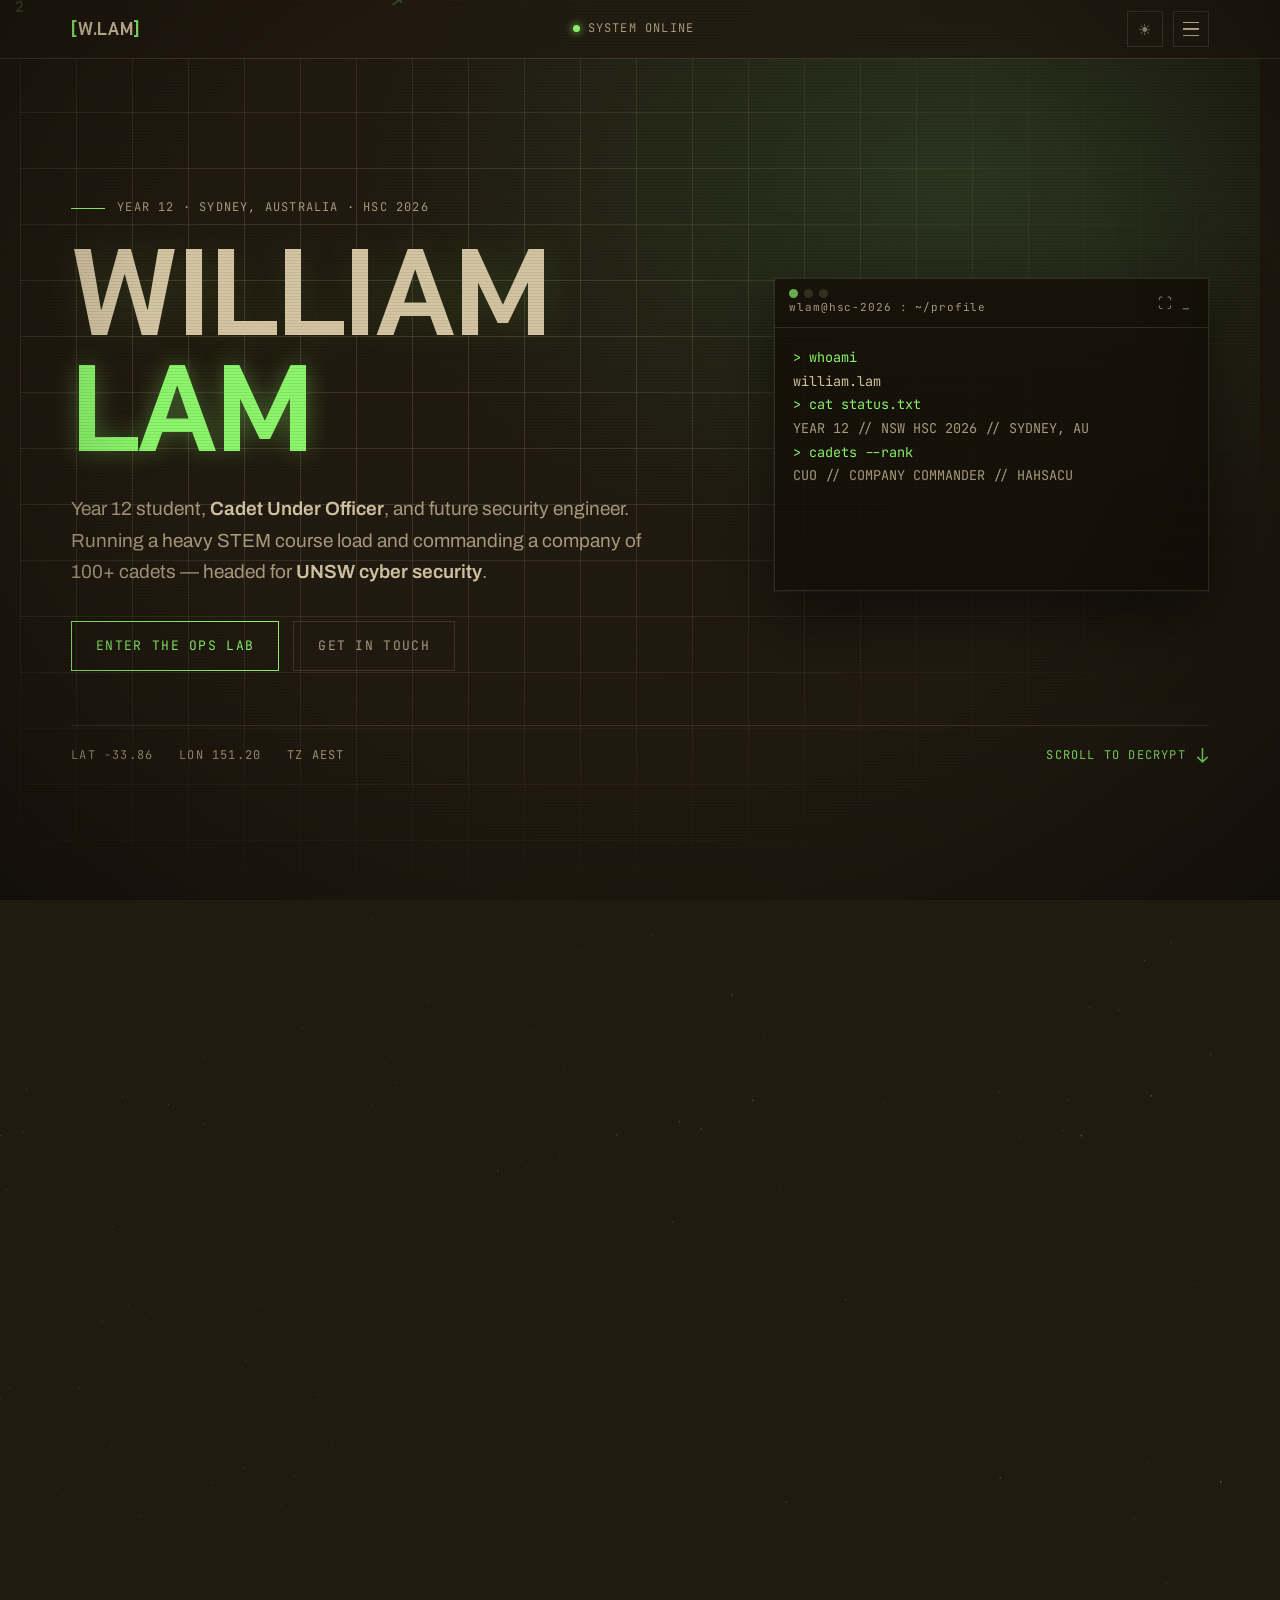
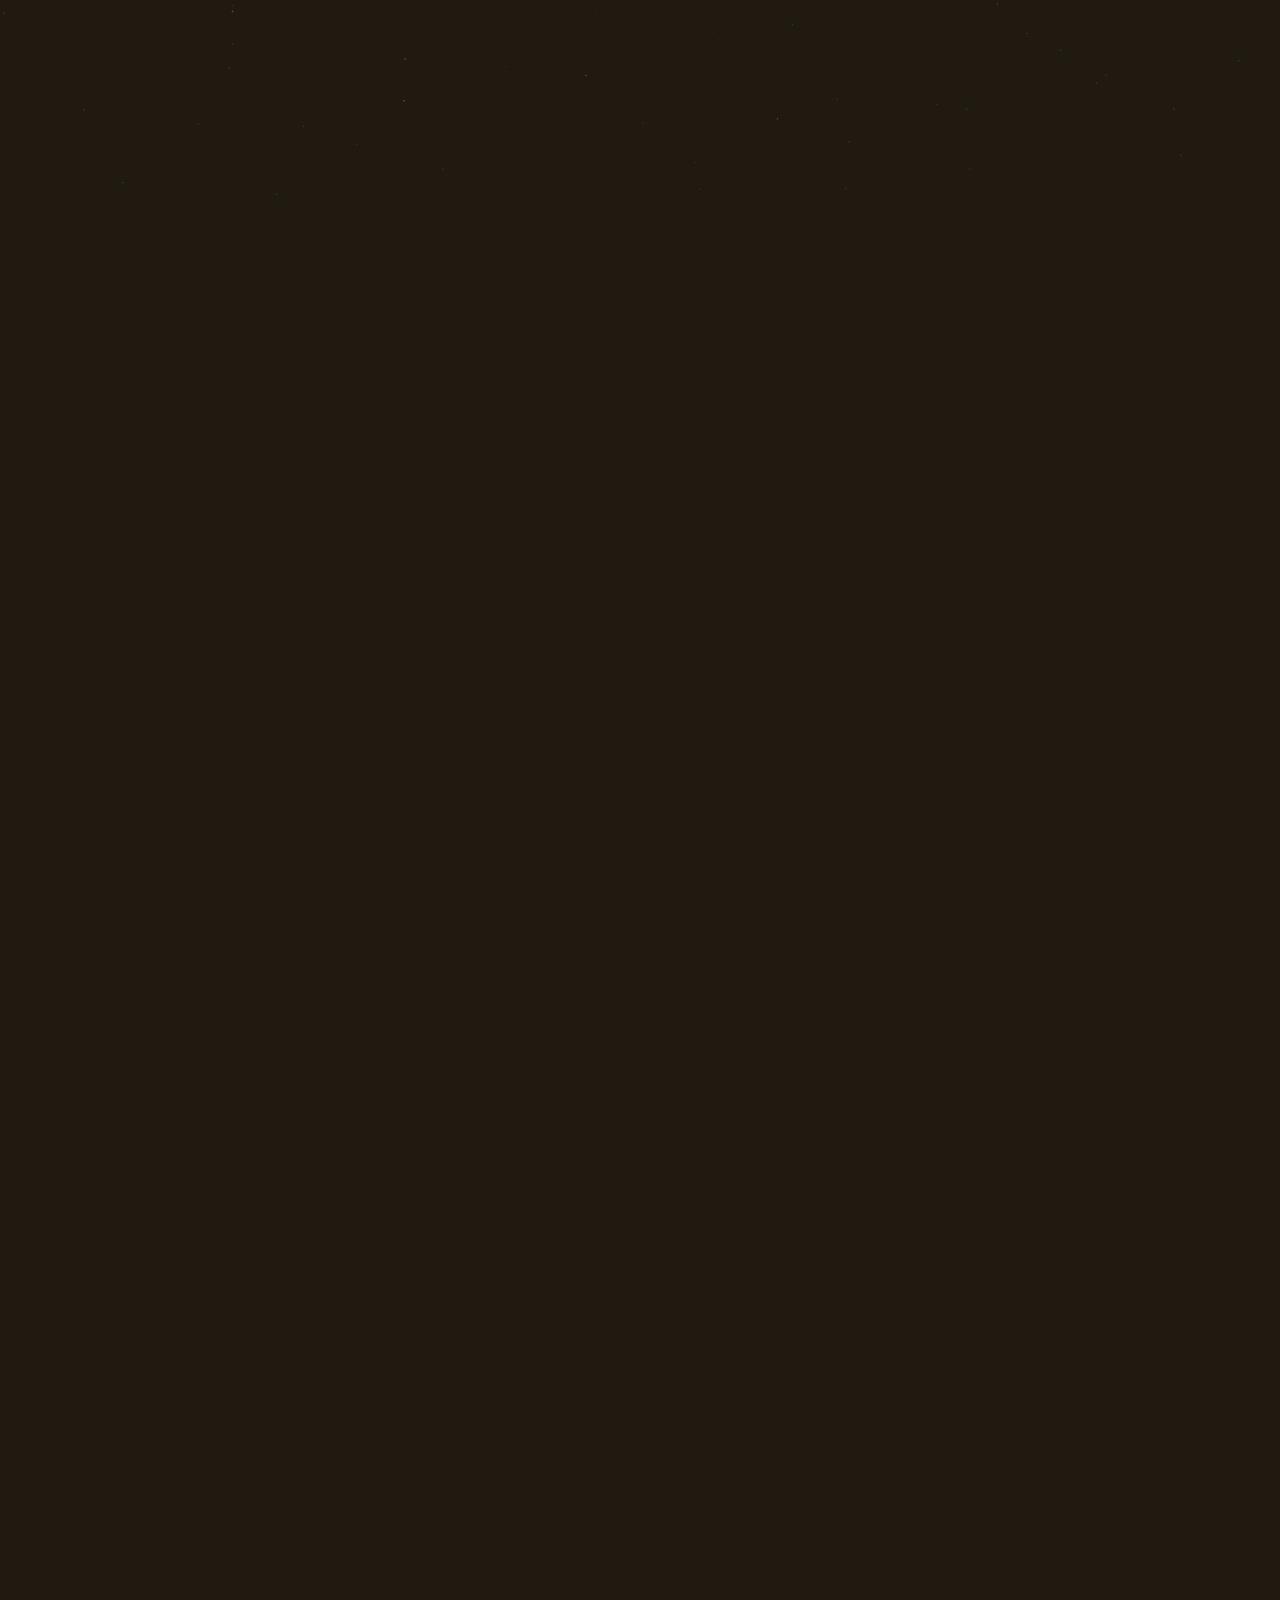
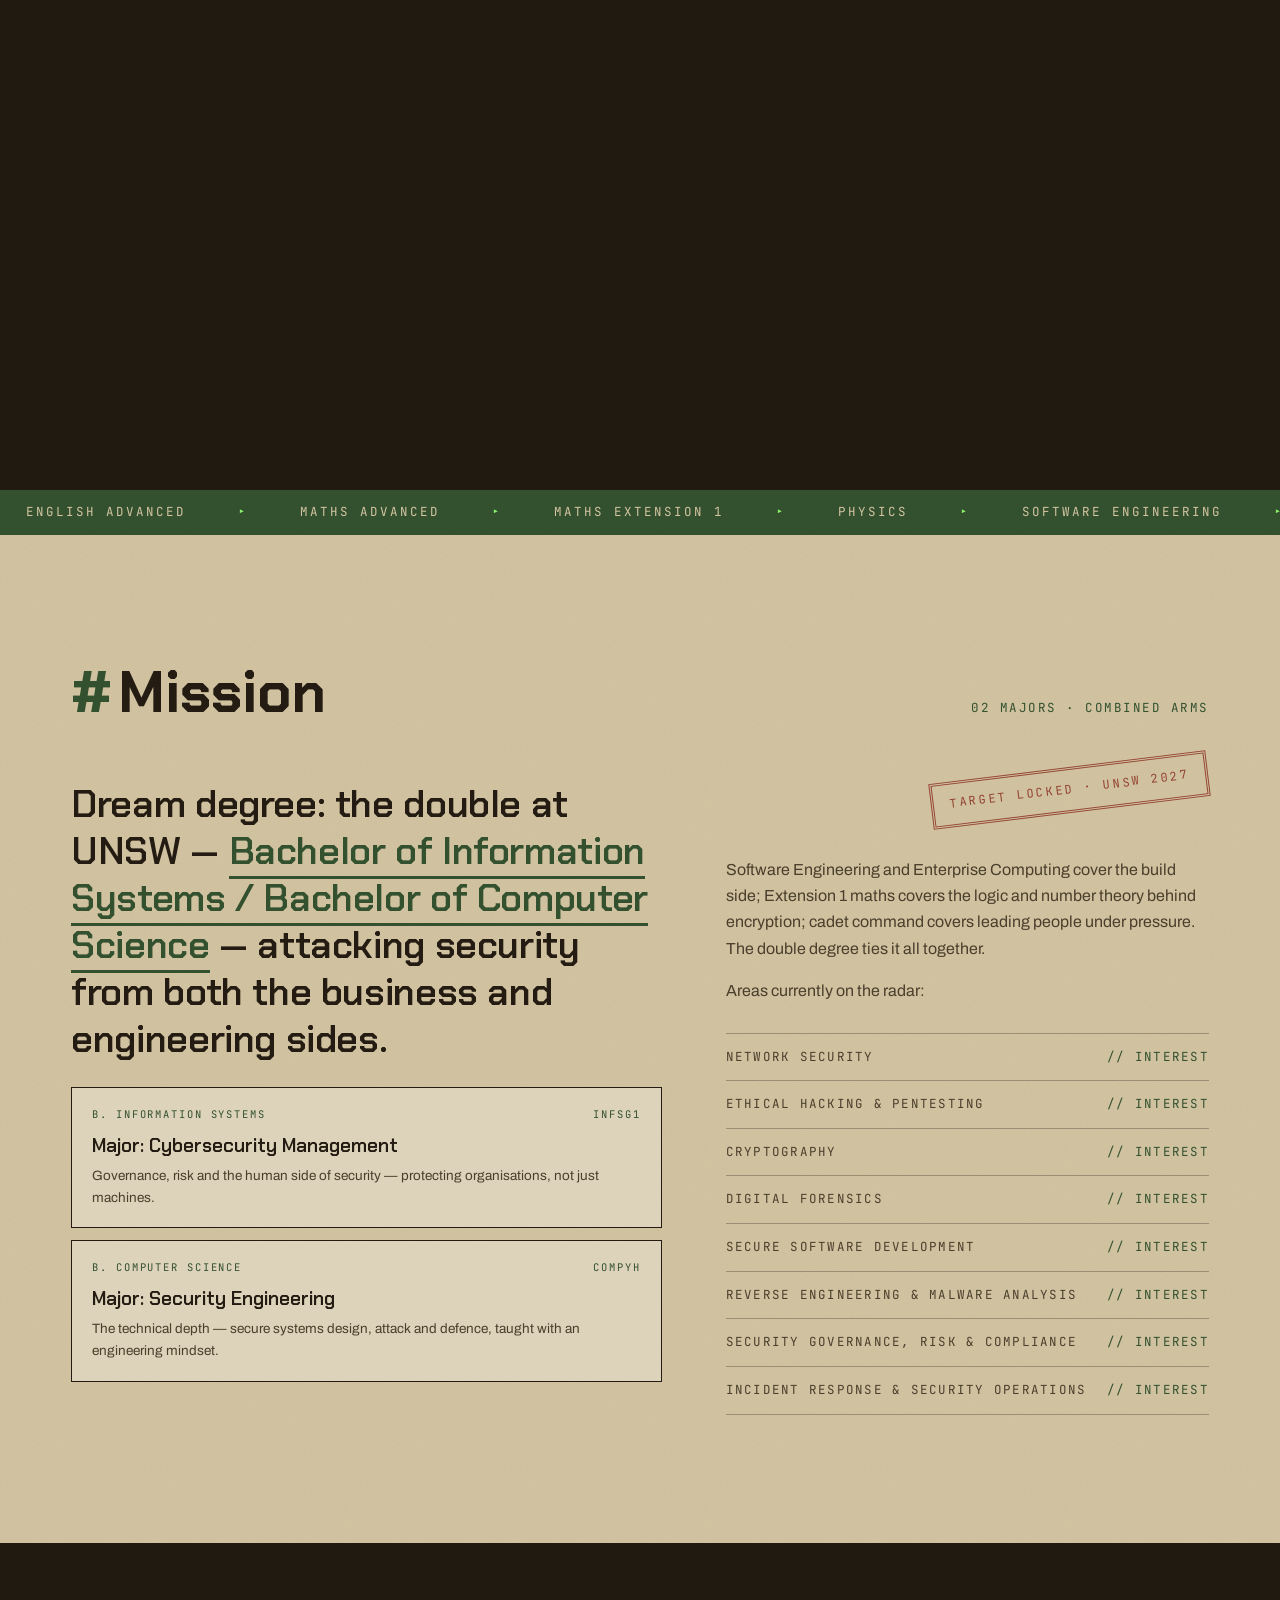
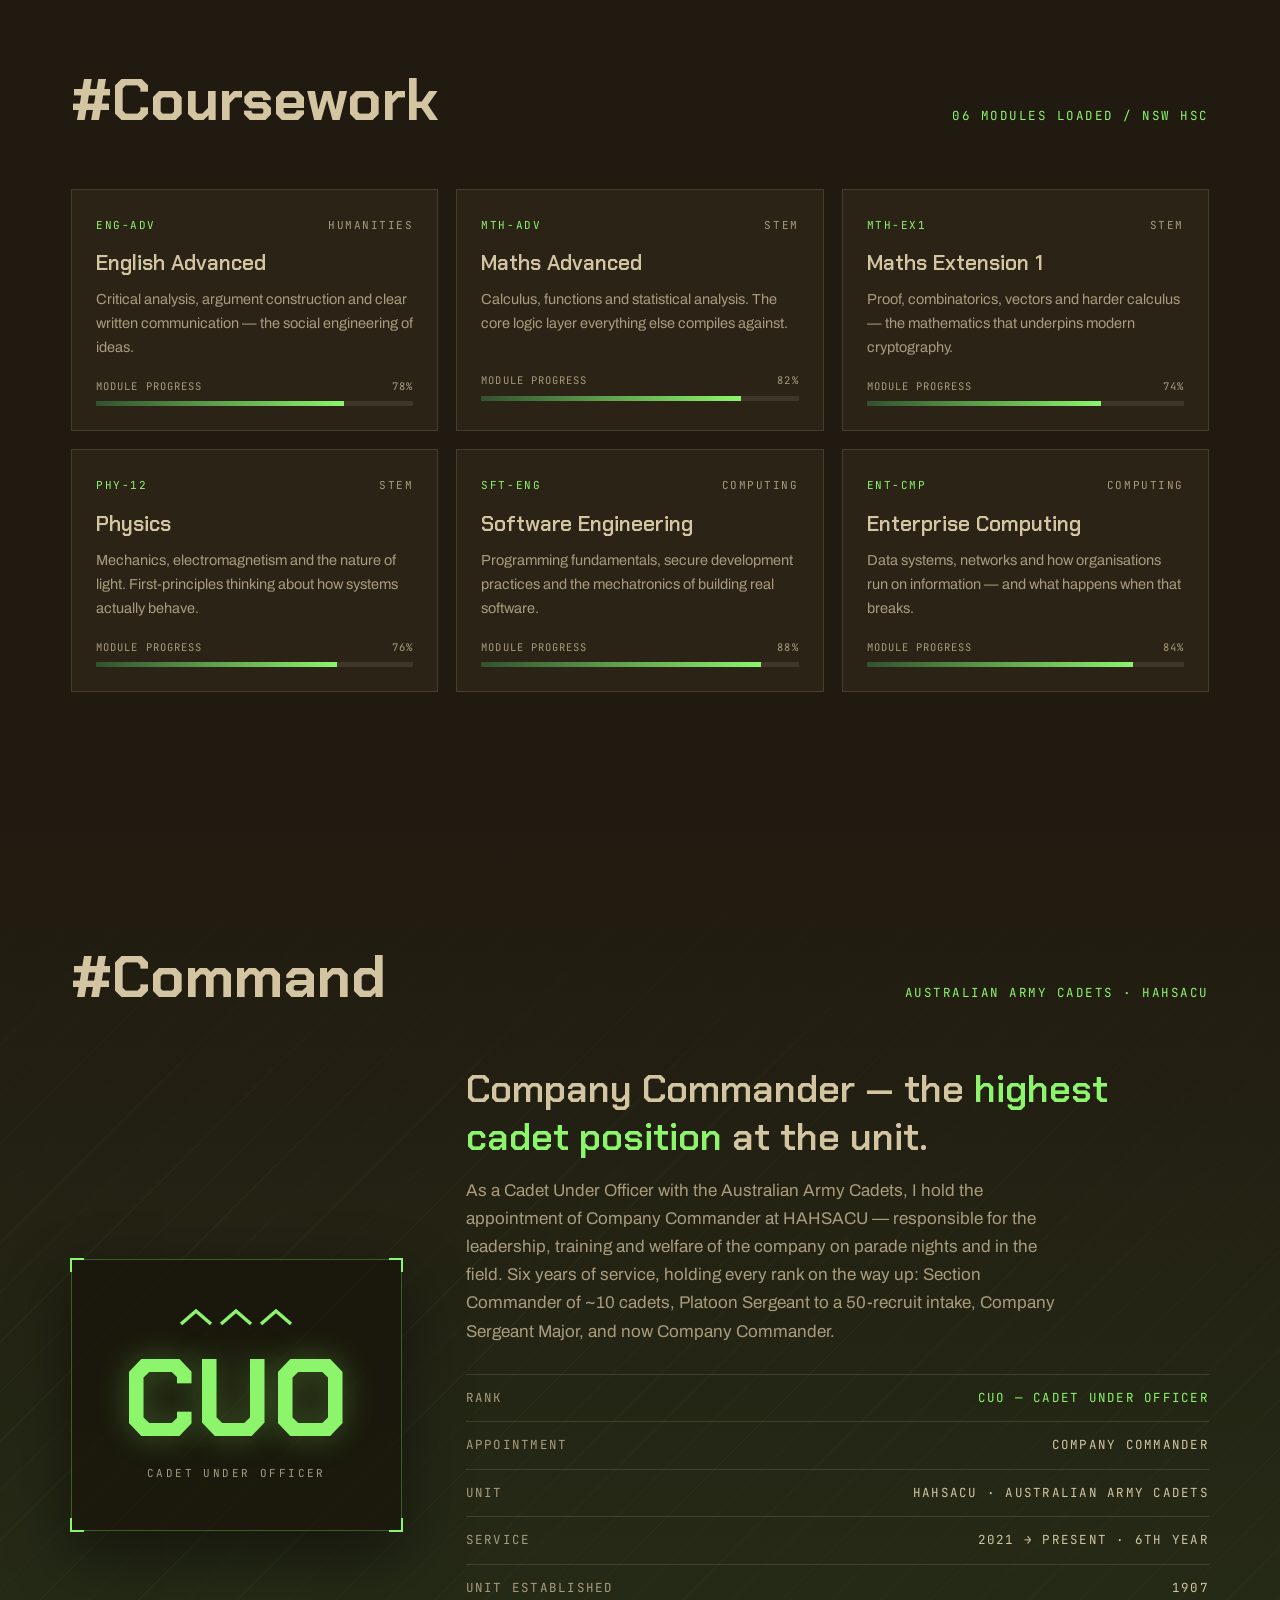
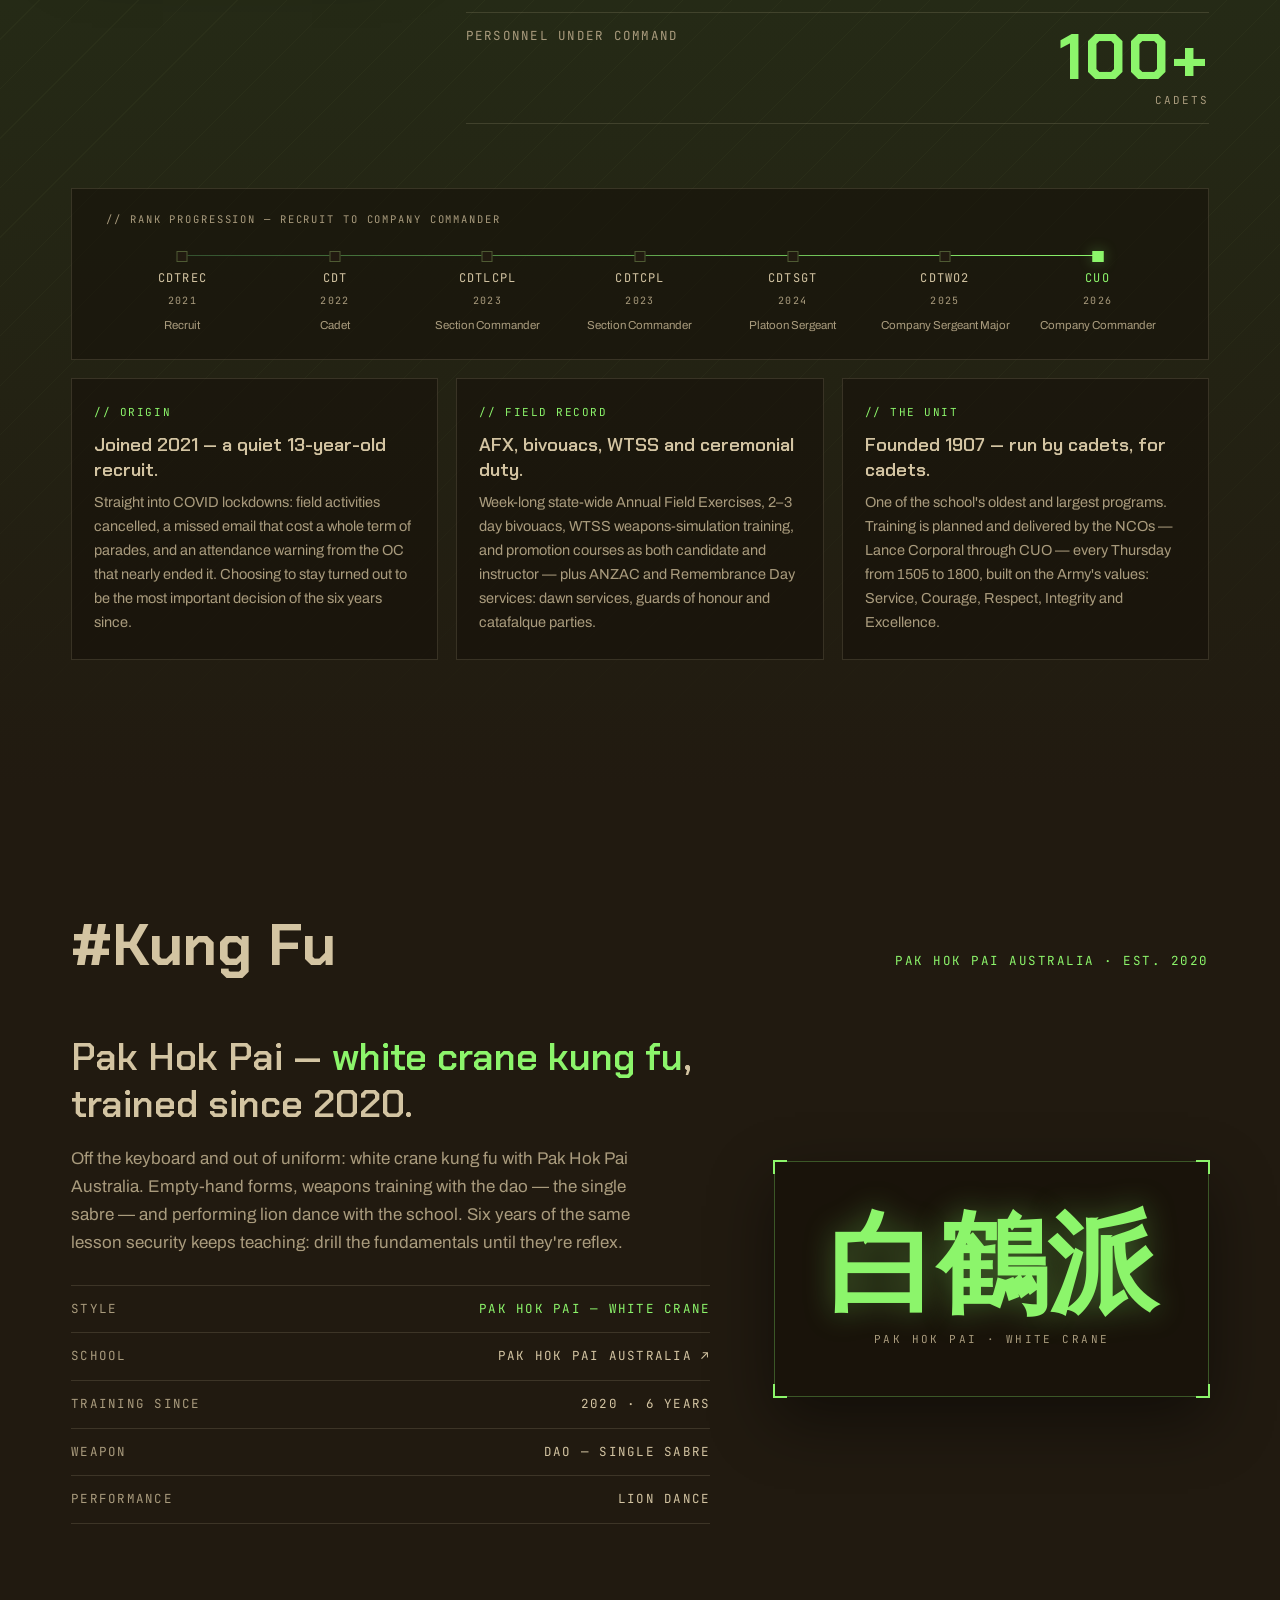
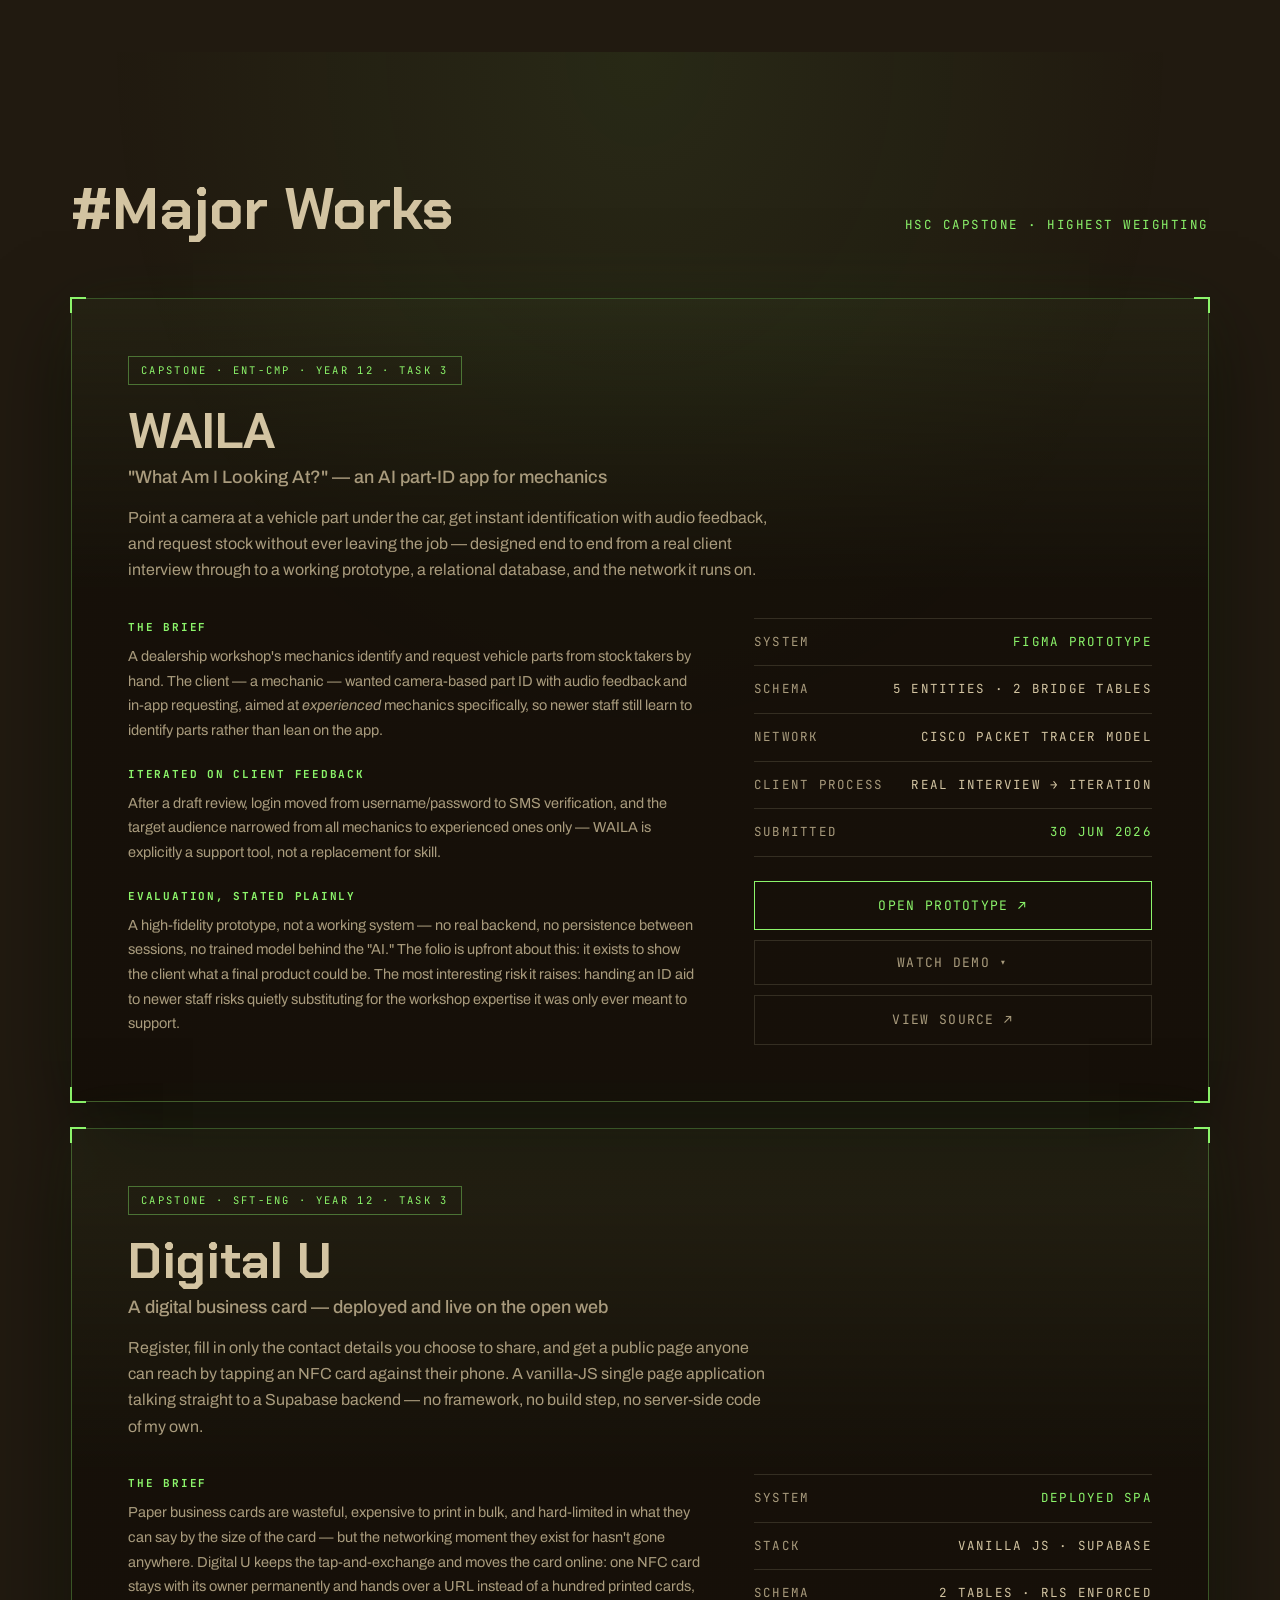
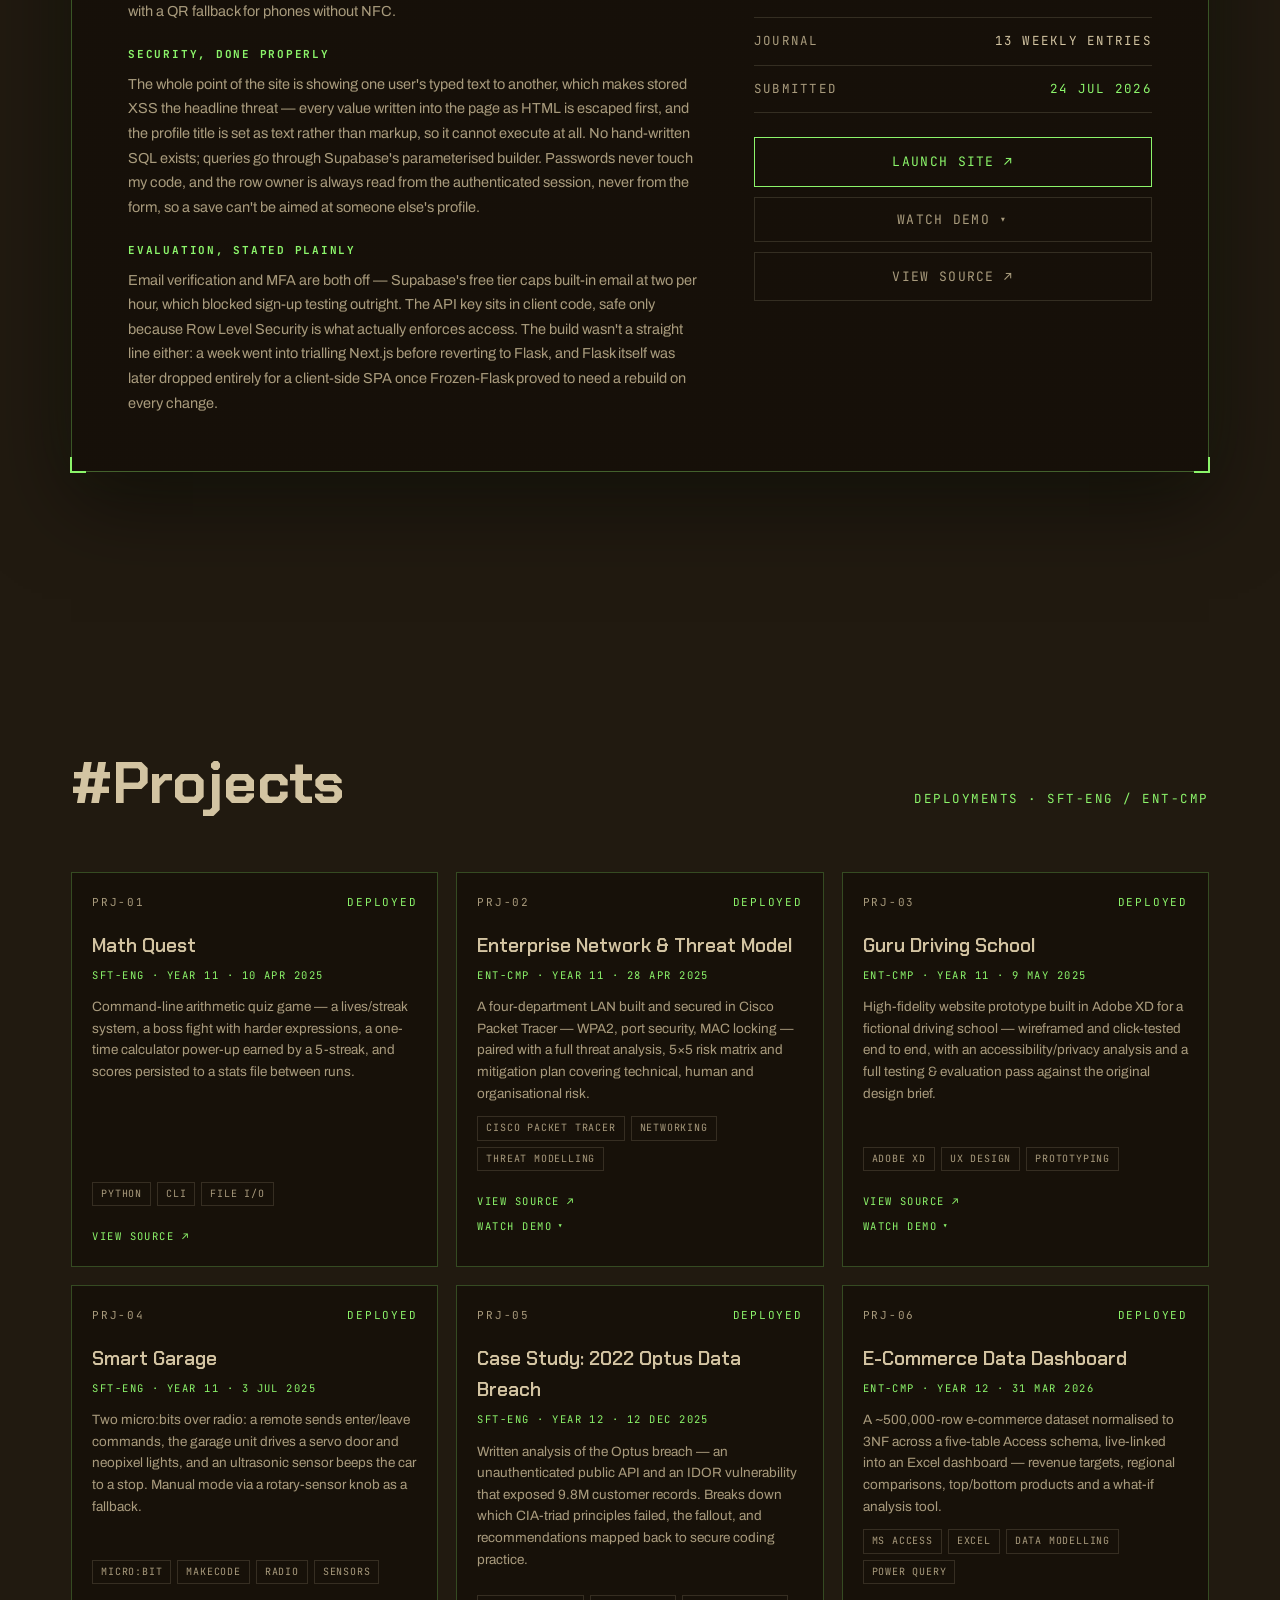
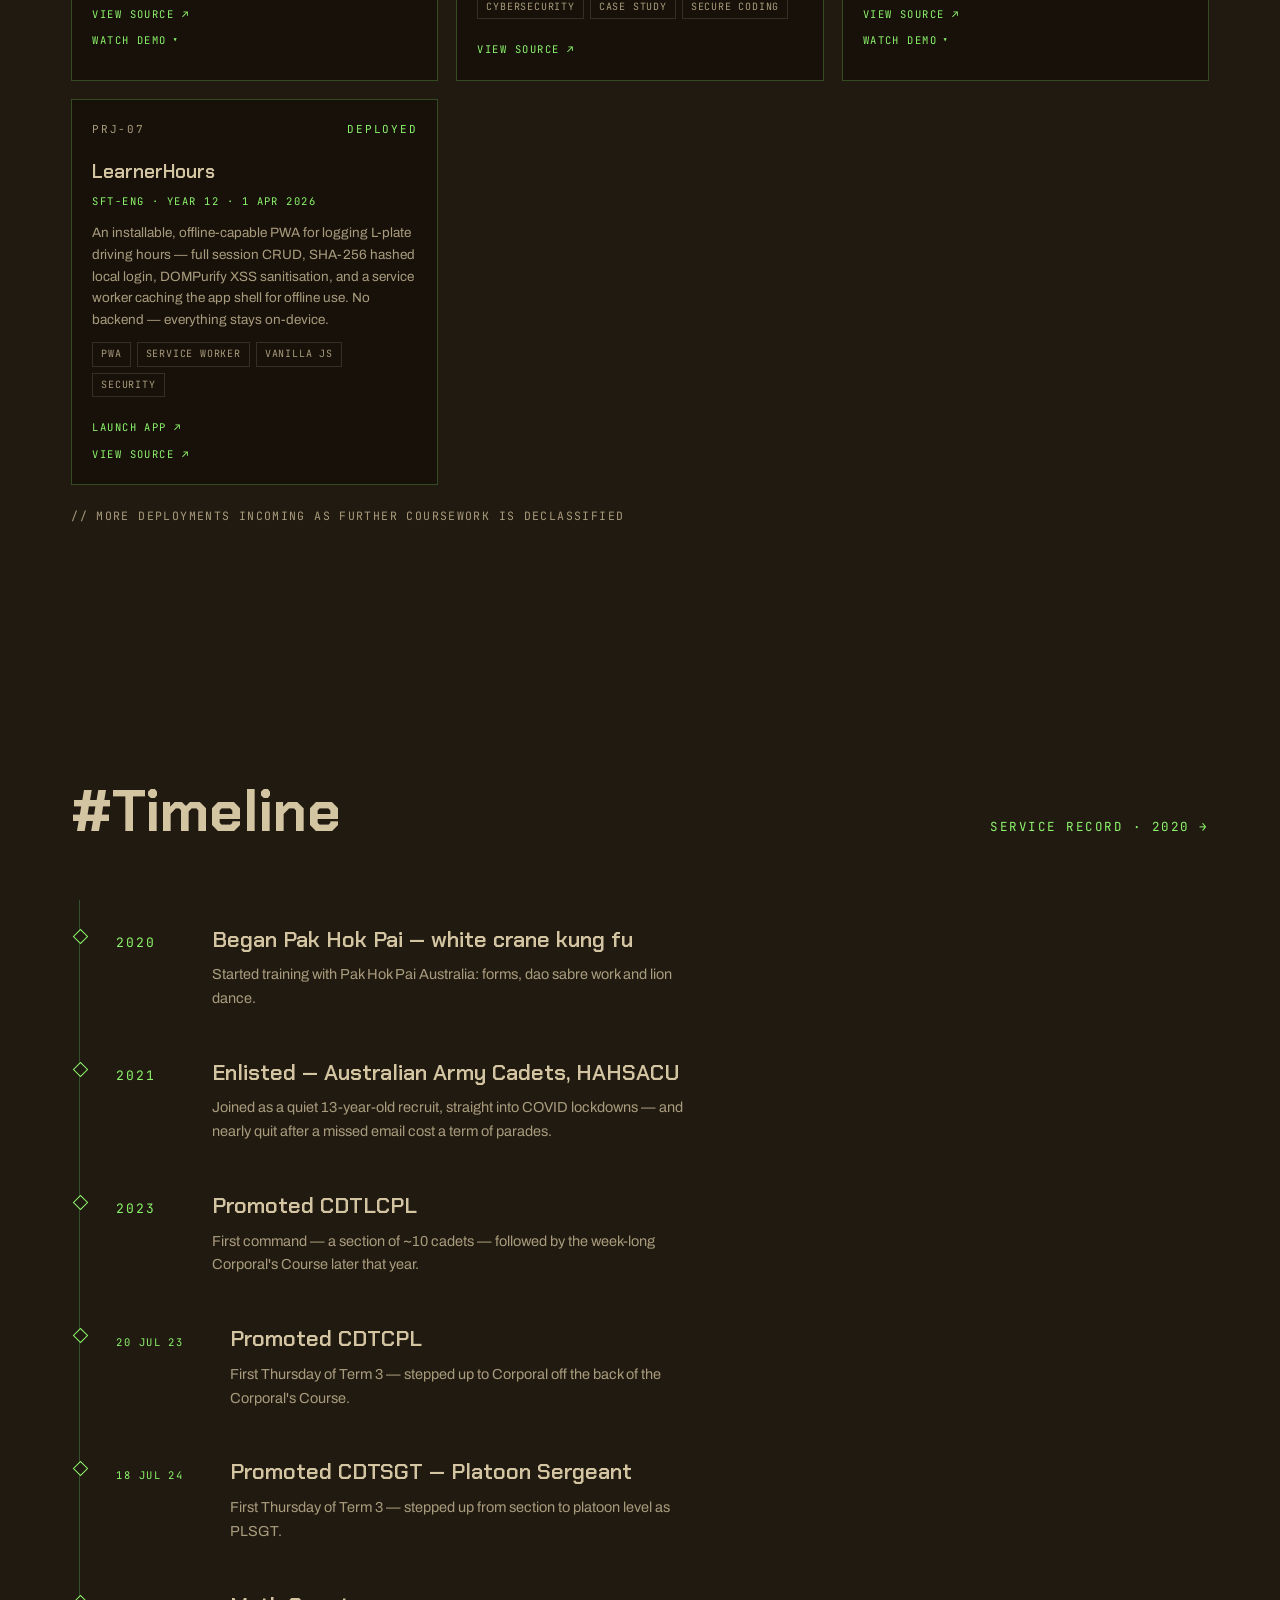
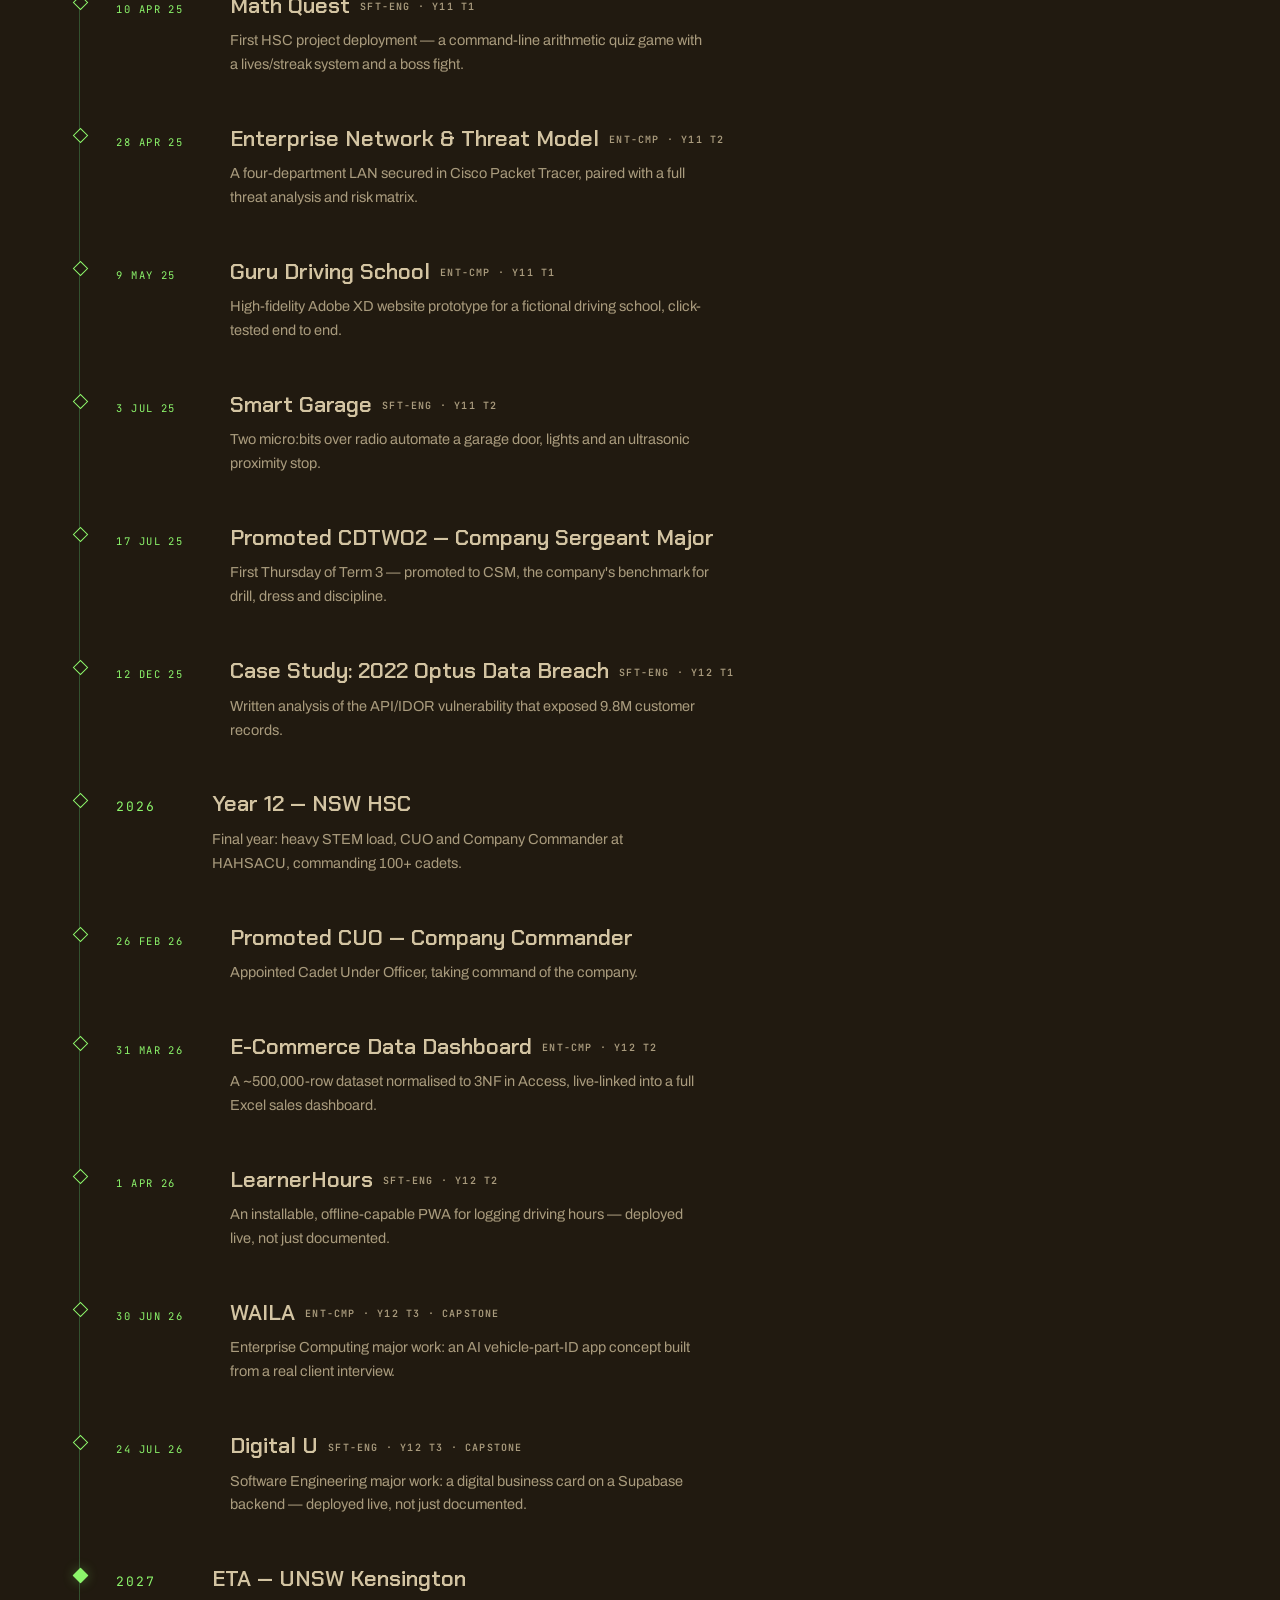
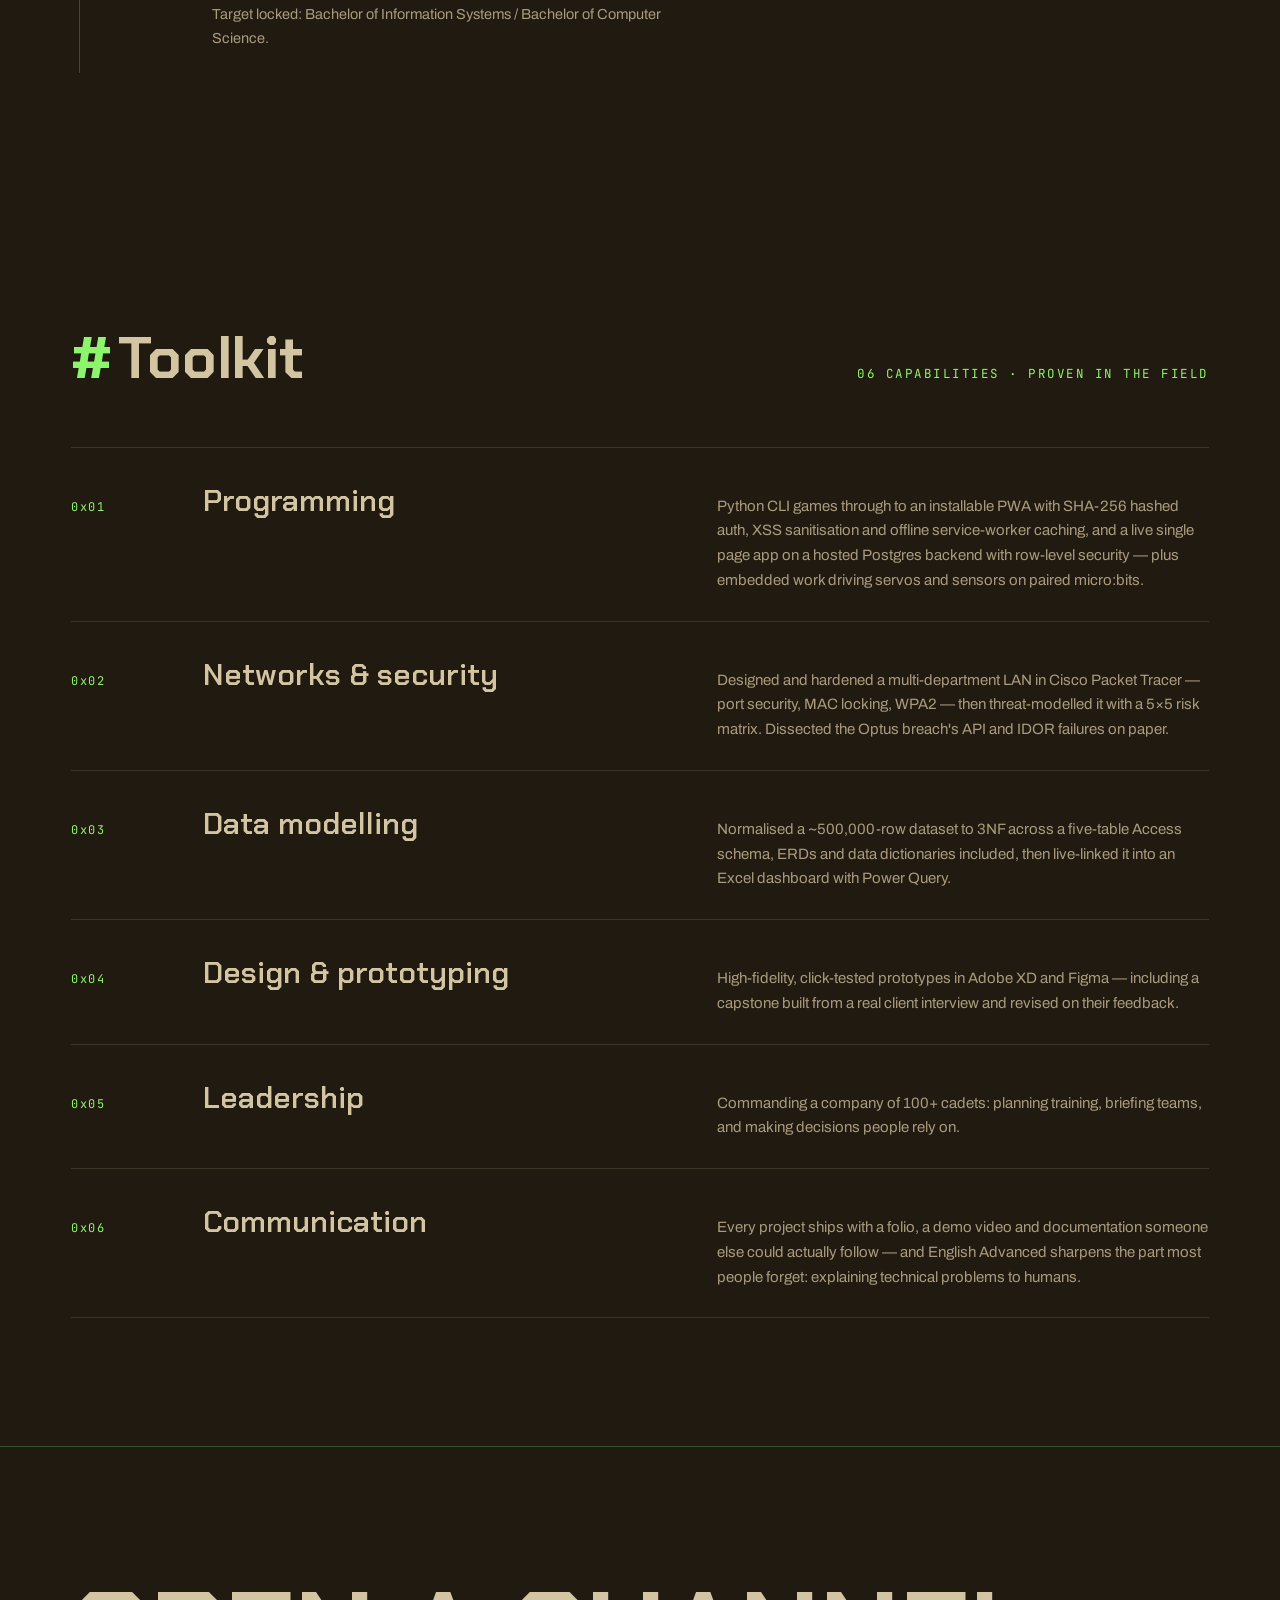
==== index.html @ b72ce024 "Replace personal Gmail with domain address across portfolio pages Covers the footer contact link and" ====
<!DOCTYPE html>
<html lang="en">
<head>
<meta charset="UTF-8">
<meta name="viewport" content="width=device-width, initial-scale=1.0">
<title>William Lam — Portfolio</title>
<meta name="description" content="William Lam — Year 12 student, Army Cadets Company Commander and white crane kung fu practitioner in Sydney, headed for UNSW cyber security (BIS / BCompSc).">
<link rel="canonical" href="https://portfolio.willim.tech/">
<meta name="robots" content="index, follow">
<meta property="og:title" content="William Lam — Portfolio">
<meta property="og:description" content="Year 12 student, Cadet Under Officer and future security engineer. Target locked: UNSW BIS / BCompSc, 2027.">
<meta property="og:type" content="website">
<meta property="og:url" content="https://portfolio.willim.tech/">
<meta property="og:site_name" content="William Lam — Portfolio">
<meta property="og:image" content="https://portfolio.willim.tech/assets/og-image.png">
<meta property="og:image:width" content="1200">
<meta property="og:image:height" content="630">
<meta name="twitter:card" content="summary_large_image">
<meta name="twitter:title" content="William Lam — Portfolio">
<meta name="twitter:description" content="Year 12 student, Cadet Under Officer and future security engineer. Target locked: UNSW BIS / BCompSc, 2027.">
<meta name="twitter:image" content="https://portfolio.willim.tech/assets/og-image.png">
<meta name="theme-color" content="#211A10">
<script>
  window.si = window.si || function () { (window.siq = window.siq || []).push(arguments); };
</script>
<script defer src="/_vercel/speed-insights/script.js"></script>
<script>/* apply the saved theme before first paint to avoid a flash; dark is the default */
(function(){try{if(localStorage.getItem('theme')==='light')document.documentElement.setAttribute('data-theme','light');}catch(e){}})();</script>
<script type="application/ld+json">
{
  "@context": "https://schema.org",
  "@type": "Person",
  "name": "William Lam",
  "url": "https://portfolio.willim.tech/",
  "sameAs": [
    "https://github.com/w1llim",
    "https://www.linkedin.com/in/thew1llim/",
    "https://www.instagram.com/willim_2008"
  ],
  "jobTitle": "Student",
  "description": "Year 12 student, Army Cadets Company Commander and white crane kung fu practitioner in Sydney, headed for UNSW cyber security (BIS / BCompSc)."
}
</script>
<link rel="icon" type="image/png" href="[data-uri]">
<link rel="preconnect" href="https://fonts.googleapis.com">
<link rel="preconnect" href="https://fonts.gstatic.com" crossorigin>
<link href="https://fonts.googleapis.com/css2?family=Chakra+Petch:wght@400;600;700&family=Archivo:wght@400;500;600&family=JetBrains+Mono:wght@400;500;700&display=swap" rel="stylesheet">
<style>
:root{
  --bark:#211A10;        /* deep espresso brown — base */
  --bark-2:#2B2316;      /* raised panels */
  --moss:#33512F;        /* deep green */
  --olive:#4E5A33;       /* military olive */
  --kraft:#D3C4A2;       /* kraft paper */
  --kraft-dim:#A99B7D;
  --phos:#8CF56B;        /* phosphor green accent */
  --phos-dim:rgba(var(--phos-rgb),.35);
  --threat:#E8603F;      /* hostile packets / alerts */
  --line:rgba(var(--kraft-rgb),.16);
  /* raw channels for the translucent layers, so both themes can reuse the alphas */
  --bark-rgb:33,26,16;
  --deep-rgb:20,15,8;    /* recessed panel wells */
  --kraft-rgb:211,196,162;
  --phos-rgb:140,245,107;
  --threat-rgb:232,96,63;
  --moss-rgb:51,81,47;
  --mono:'JetBrains Mono',monospace;
  --body:'Archivo',sans-serif;
  --disp:'Chakra Petch',sans-serif;
}
/* ---------- light theme (field-manual paper) — toggled via header button or `theme light` ---------- */
html[data-theme="light"]{
  --bark:#EFE8D6;        /* kraft paper base */
  --bark-2:#E4DAC0;      /* raised panels */
  --moss:#8FA878;        /* sage green */
  --olive:#7A8A5C;
  --kraft:#2B2316;       /* espresso ink */
  --kraft-dim:#6B5D45;
  --phos:#1E7A10;        /* phosphor, dimmed for paper */
  --threat:#BC4222;
  --line:rgba(var(--kraft-rgb),.22);
  --bark-rgb:239,232,214;
  --deep-rgb:252,249,240;
  --kraft-rgb:43,35,22;
  --phos-rgb:30,122,16;
  --threat-rgb:188,66,34;
  --moss-rgb:143,168,120;
}
html[data-theme="light"] body::before{opacity:.2}
html[data-theme="light"] body::after{background:radial-gradient(ellipse at 50% 40%,transparent 60%,rgba(64,52,28,.14))}
/* the slipspace jump stays a dark tunnel in both themes — the starfield needs the void */
html[data-theme="light"] .slipspace{
  --bark:#211A10;--bark-2:#2B2316;--kraft:#D3C4A2;--kraft-dim:#A99B7D;--phos:#8CF56B;
  --kraft-rgb:211,196,162;--phos-rgb:140,245,107;--line:rgba(211,196,162,.16);
}
/* the mission brief is printed on kraft paper in both themes — its ink colours
   are hardcoded for that paper, so pin the paper rather than let --kraft darken it */
html[data-theme="light"] .mission{background:#D3C4A2}
*{margin:0;padding:0;box-sizing:border-box}
html{scroll-behavior:smooth}
body{
  background:var(--bark);
  color:var(--kraft);
  font-family:var(--body);
  font-size:17px;line-height:1.65;
  -webkit-font-smoothing:antialiased;
  overflow-x:hidden;
}
/* CRT scanlines + vignette */
body::before{
  content:"";position:fixed;inset:0;pointer-events:none;z-index:998;
  background:repeating-linear-gradient(0deg,rgba(0,0,0,.14) 0 1px,transparent 1px 3px);
  opacity:.5;
}
body::after{
  content:"";position:fixed;inset:0;pointer-events:none;z-index:997;
  background:radial-gradient(ellipse at 50% 40%,transparent 55%,rgba(0,0,0,.4));
}
::selection{background:var(--phos);color:var(--bark)}
/* ---------- scrollbars ---------- */
*{scrollbar-width:thin;scrollbar-color:var(--moss) var(--bark-2)}
::-webkit-scrollbar{width:11px;height:11px}
::-webkit-scrollbar-track{background:var(--bark-2);border-left:1px solid var(--line)}
::-webkit-scrollbar-corner{background:var(--bark-2)}
::-webkit-scrollbar-thumb{
  background:var(--moss);border:2px solid var(--bark-2);
  background-clip:padding-box;box-shadow:inset 0 0 0 1px rgba(var(--phos-rgb),.25);
}
::-webkit-scrollbar-thumb:hover{background:var(--phos);box-shadow:inset 0 0 0 1px rgba(var(--phos-rgb),.5)}
a{color:inherit;text-decoration:none}
a:focus-visible,button:focus-visible,input:focus-visible,textarea:focus-visible{outline:2px solid var(--phos);outline-offset:3px}
.mono{font-family:var(--mono);font-size:12px;letter-spacing:.1em;text-transform:uppercase}
.wrap{max-width:1240px;margin:0 auto;padding:0 clamp(20px,4vw,56px)}
.phos{color:var(--phos)}

/* ---------- header ---------- */
header{
  position:fixed;top:0;left:0;right:0;z-index:100;
  border-bottom:1px solid var(--line);
  background:rgba(var(--bark-rgb),.82);backdrop-filter:blur(10px);
}
.nav{display:flex;justify-content:space-between;align-items:center;height:58px;position:relative}
.mark{font-family:var(--disp);font-weight:700;font-size:17px;letter-spacing:.04em}
.mark .bracket{color:var(--phos)}
.status{display:flex;align-items:center;gap:8px;color:var(--kraft-dim)}
.status .dot{width:7px;height:7px;border-radius:50%;background:var(--phos);box-shadow:0 0 8px var(--phos);animation:pulse 2s infinite}
@keyframes pulse{0%,100%{opacity:1}50%{opacity:.35}}
nav.links{display:flex;gap:clamp(12px,2vw,30px)}
nav.links a{position:relative;padding:3px 0;color:var(--kraft-dim);transition:color .2s}
nav.links a:hover{color:var(--phos)}
nav.links a.current{color:var(--phos)}
nav.links a::before{content:"/";color:var(--phos);margin-right:5px;opacity:0;transition:opacity .2s}
nav.links a:hover::before{opacity:1}
@media(max-width:860px){.status{display:none}}

/* Nav is a dropdown at every width, not just mobile: at 9 sections, the
   inline list never comfortably fits the header even on wide desktop
   once .wrap hits its 1240px max-width — it was landing flush against
   the logo and status dot with zero clearance at 1280-1920px alike. */
.nav-toggle{
  display:flex;background:none;border:1px solid var(--line);width:36px;height:36px;
  flex-direction:column;justify-content:center;align-items:center;gap:5px;cursor:pointer;flex-shrink:0;
}
.nav-toggle span{width:16px;height:1.5px;background:var(--kraft);transition:transform .25s,opacity .2s}
.nav-actions{display:flex;align-items:center;gap:10px;flex-shrink:0}
.theme-toggle{
  display:flex;align-items:center;justify-content:center;background:none;border:1px solid var(--line);
  width:36px;height:36px;color:var(--kraft-dim);font-size:15px;line-height:1;cursor:pointer;flex-shrink:0;
  transition:color .2s,border-color .2s;
}
.theme-toggle:hover{color:var(--phos);border-color:var(--phos)}
.nav-toggle.open span:nth-child(1){transform:translateY(6.5px) rotate(45deg)}
.nav-toggle.open span:nth-child(2){opacity:0}
.nav-toggle.open span:nth-child(3){transform:translateY(-6.5px) rotate(-45deg)}

nav.links{
  position:fixed;top:58px;left:0;right:0;z-index:99;
  flex-direction:column;gap:0;background:var(--bark-2);
  border-bottom:1px solid var(--line);
  max-height:0;overflow:hidden;transition:max-height .3s ease;
}
nav.links.open{max-height:70vh;overflow-y:auto}
nav.links a{padding:15px 20px;border-bottom:1px solid var(--line)}
nav.links a::before{display:none}
@media(min-width:640px){
  /* anchor the panel inside the centred .nav wrap (not the viewport) so
     its right edge lines up with the toggle button at any screen width */
  nav.links{position:absolute;top:58px;left:auto;width:280px;right:clamp(20px,4vw,56px);border:1px solid var(--line);border-top:0}
}

/* ---------- hero ---------- */
.hero{
  min-height:100svh;display:flex;flex-direction:column;justify-content:center;
  padding-top:90px;position:relative;
}
.hero::before{
  content:"";position:absolute;inset:0;z-index:-2;
  background-image:
    linear-gradient(var(--line) 1px,transparent 1px),
    linear-gradient(90deg,var(--line) 1px,transparent 1px);
  background-size:56px 56px;
  -webkit-mask-image:radial-gradient(ellipse at 30% 40%,#000 20%,transparent 75%);
          mask-image:radial-gradient(ellipse at 30% 40%,#000 20%,transparent 75%);
}
.hero::after{
  content:"";position:absolute;inset:0;z-index:-3;
  background:radial-gradient(ellipse 900px 600px at 75% 20%,rgba(var(--moss-rgb),.5),transparent 65%);
}
.hero-grid{display:grid;grid-template-columns:1.35fr .9fr;gap:clamp(28px,4vw,64px);align-items:center}
.eyebrow{display:flex;align-items:center;gap:12px;margin-bottom:18px;color:var(--kraft-dim)}
.eyebrow::before{content:"";width:34px;height:1px;background:var(--phos)}
h1.name{
  font-family:var(--disp);font-weight:700;
  font-size:clamp(56px,9.5vw,128px);
  line-height:.95;letter-spacing:-.01em;color:var(--kraft);
  text-shadow:0 0 40px rgba(var(--phos-rgb),.12);
}
h1.name .glitchable{display:block}
h1.name .accent{color:var(--phos);text-shadow:0 0 24px var(--phos-dim)}
.hero-sub{margin-top:26px;max-width:54ch;color:var(--kraft-dim);font-size:clamp(16px,1.5vw,19px)}
.hero-sub b{color:var(--kraft);font-weight:600}
.hero-cta{display:flex;gap:14px;margin-top:34px;flex-wrap:wrap}
.btn{
  font-family:var(--mono);font-size:13px;letter-spacing:.1em;text-transform:uppercase;
  padding:13px 24px;border:1px solid var(--phos);color:var(--phos);
  position:relative;overflow:hidden;transition:color .25s;display:inline-block;cursor:pointer;background:none;
}
.btn::before{content:"";position:absolute;inset:0;background:var(--phos);transform:scaleX(0);transform-origin:left;transition:transform .25s ease;z-index:-1}
.btn:hover{color:var(--bark)}
.btn:hover::before{transform:scaleX(1)}
.btn.ghost{border-color:var(--line);color:var(--kraft-dim)}
.btn.ghost::before{background:var(--kraft)}
.btn.ghost:hover{color:var(--bark)}

/* terminal window */
.term{
  border:1px solid var(--line);background:rgba(var(--deep-rgb),.85);
  box-shadow:0 24px 60px rgba(0,0,0,.5),0 0 0 1px rgba(var(--phos-rgb),.05);
  font-family:var(--mono);font-size:13.5px;line-height:1.75;
  animation:float 7s ease-in-out infinite;
}
@keyframes float{0%,100%{transform:translateY(0)}50%{transform:translateY(-10px)}}
.term-bar{
  display:flex;align-items:center;gap:8px;padding:10px 14px;
  border-bottom:1px solid var(--line);color:var(--kraft-dim);font-size:11px;letter-spacing:.08em;
  font-family:var(--mono);text-transform:none;
}
.term-bar .lights{display:flex;gap:6px;margin-right:6px}
.term-bar .lights i{width:9px;height:9px;border-radius:50%;background:var(--line)}
.term-bar .lights i:first-child{background:var(--phos);opacity:.7}
.term-bar{justify-content:space-between}
.term-btns{display:flex;align-items:center;gap:2px}
.term-min,.term-full{background:none;border:0;color:var(--kraft-dim);font-family:var(--mono);font-size:13px;line-height:1;cursor:pointer;padding:2px 4px}
.term-min:hover,.term-full:hover{color:var(--phos)}
.term-full{font-size:14px}
.term-body{padding:18px 18px 22px;min-height:262px;max-height:320px;overflow-y:auto;color:var(--kraft)}
.term{cursor:text;position:relative}
#termKb{position:absolute;width:1px;height:1px;opacity:0;border:0;padding:0}
.term-body .ln{display:block;white-space:pre-wrap;word-break:break-word}
.term-body .prompt{color:var(--phos)}
.term-body .ok{color:var(--phos)}
.term-body .dim{color:var(--kraft-dim)}
.caret{display:inline-block;width:8px;height:15px;background:var(--phos);vertical-align:-2px;animation:blink 1s steps(1) infinite}
@keyframes blink{50%{opacity:0}}

/* ---------- docked (always-on) terminal ---------- */
.term.docked{
  position:fixed;right:18px;bottom:18px;z-index:1000;
  width:300px;max-width:calc(100vw - 36px);
  animation:none;box-shadow:0 20px 50px rgba(0,0,0,.6),0 0 0 1px rgba(var(--phos-rgb),.08);
}
.term.docked .term-body{min-height:0;max-height:38vh}
.term.minimized .term-body,.term.minimized #termKb{display:none}
@media(max-width:600px){.term.docked{right:12px;bottom:12px;width:calc(100vw - 24px)}}
.term-slot{position:relative}

/* ---------- fullscreen terminal ---------- */
/* Fills the viewport height, but only grows as wide as the page content
   (capped to the .wrap max-width). Overrides docked + floating styles. */
.term.fullscreen{
  position:fixed;top:0;left:50%;right:auto;bottom:auto;transform:translateX(-50%);
  z-index:2000;margin:0;animation:none;
  width:calc(100vw - 40px);max-width:1240px;
  height:100dvh;max-height:100dvh;
  display:flex;flex-direction:column;
  box-shadow:0 0 0 100vmax rgba(6,4,1,.74),0 20px 50px rgba(0,0,0,.6);
}
.term.fullscreen .term-body{flex:1 1 auto;min-height:0;max-height:none}
.term.fullscreen .term-min{display:none}
body.term-fs-lock{overflow:hidden}
body.term-fs-lock header{display:none} /* keep the fixed site chrome from bleeding into the terminal's title bar */
@media(max-width:600px){.term.fullscreen{width:calc(100vw - 16px)}}

.hero-foot{
  display:flex;justify-content:space-between;align-items:center;gap:16px;
  border-top:1px solid var(--line);margin-top:clamp(36px,6vh,70px);padding:20px 0 26px;
  color:var(--kraft-dim);flex-wrap:wrap;
}
.hero-foot .coords{display:flex;gap:26px;flex-wrap:wrap}
.scroll-cue{display:flex;align-items:center;gap:10px;color:var(--phos)}
.scroll-cue svg{animation:bob 2.2s ease-in-out infinite}
@keyframes bob{0%,100%{transform:translateY(0)}50%{transform:translateY(6px)}}
@media(max-width:900px){
  .hero-grid{grid-template-columns:1fr}
  .term{max-width:560px}
}

/* ---------- ticker ---------- */
.ticker{border-top:1px solid var(--moss);border-bottom:1px solid var(--moss);background:var(--moss);overflow:hidden}
.ticker-track{display:flex;width:max-content;animation:scroll 32s linear infinite;padding:11px 0}
.ticker-track span{font-family:var(--mono);font-size:12.5px;letter-spacing:.16em;text-transform:uppercase;padding:0 26px;white-space:nowrap;color:var(--kraft)}
.ticker-track span::after{content:"▸";margin-left:52px;color:var(--phos)}
@keyframes scroll{to{transform:translateX(-50%)}}

/* ---------- sections ---------- */
section{padding:clamp(80px,10vw,150px) 0;position:relative}
.sec-head{display:flex;align-items:baseline;justify-content:space-between;gap:20px;margin-bottom:clamp(36px,5vw,60px);flex-wrap:wrap}
.sec-head h2{font-family:var(--disp);font-weight:700;font-size:clamp(32px,4.6vw,58px);line-height:1}
.sec-head h2 .hash{color:var(--phos);margin-right:6px}
.sec-head .count{font-family:var(--mono);font-size:12.5px;color:var(--phos);letter-spacing:.12em;text-transform:uppercase}

/* ---------- coursework ---------- */
.mod-grid{display:grid;grid-template-columns:repeat(3,1fr);gap:18px}
.mod{
  border:1px solid var(--line);background:var(--bark-2);padding:26px 24px 24px;
  position:relative;overflow:hidden;transition:border-color .3s,transform .3s,box-shadow .3s;
}
.mod::before{
  content:"";position:absolute;top:0;left:0;right:0;height:2px;
  background:linear-gradient(90deg,var(--phos),transparent 70%);
  transform:scaleX(0);transform-origin:left;transition:transform .4s ease;
}
.mod:hover{border-color:rgba(var(--phos-rgb),.45);transform:translateY(-5px);box-shadow:0 18px 44px rgba(0,0,0,.45)}
.mod:hover::before{transform:scaleX(1)}
.mod .code{font-family:var(--mono);font-size:11px;letter-spacing:.14em;color:var(--phos);display:flex;justify-content:space-between;text-transform:uppercase}
.mod .code .cls{color:var(--kraft-dim)}
.mod h3{font-family:var(--disp);font-weight:600;font-size:21px;margin:12px 0 8px;color:var(--kraft)}
.mod p{font-size:14.5px;color:var(--kraft-dim);min-height:66px}
.loadbar{margin-top:18px}
.loadbar .lab{display:flex;justify-content:space-between;font-family:var(--mono);font-size:10.5px;letter-spacing:.1em;color:var(--kraft-dim);margin-bottom:6px;text-transform:uppercase}
.loadbar .rail{height:5px;background:rgba(var(--kraft-rgb),.12);position:relative;overflow:hidden}
.loadbar .fill{position:absolute;inset:0;right:auto;width:0;background:linear-gradient(90deg,var(--moss),var(--phos));transition:width 1.4s cubic-bezier(.2,.8,.2,1)}
.mod.in .fill{width:var(--w)}
@media(max-width:960px){.mod-grid{grid-template-columns:repeat(2,1fr)}}
@media(max-width:620px){.mod-grid{grid-template-columns:1fr}.mod p{min-height:0}}

/* ---------- command (cadets) ---------- */
.command{background:linear-gradient(180deg,var(--bark) 0%,#252A16 50%,var(--bark) 100%)}
.command::before{
  content:"";position:absolute;inset:0;pointer-events:none;opacity:.35;
  background-image:repeating-linear-gradient(-45deg,transparent 0 34px,rgba(78,90,51,.35) 34px 35px);
  -webkit-mask-image:linear-gradient(180deg,transparent,#000 30% 70%,transparent);
          mask-image:linear-gradient(180deg,transparent,#000 30% 70%,transparent);
}
.cmd-grid{display:grid;grid-template-columns:auto 1fr;gap:clamp(30px,5vw,80px);align-items:center}
.rank-badge{
  border:1px solid rgba(var(--phos-rgb),.3);background:rgba(var(--deep-rgb),.6);
  padding:clamp(28px,4vw,48px) clamp(30px,4vw,54px);text-align:center;position:relative;
  box-shadow:0 24px 60px rgba(0,0,0,.45);
}
.rank-badge .corner{position:absolute;width:14px;height:14px;border:2px solid var(--phos)}
.rank-badge .corner.tl{top:-2px;left:-2px;border-right:0;border-bottom:0}
.rank-badge .corner.tr{top:-2px;right:-2px;border-left:0;border-bottom:0}
.rank-badge .corner.bl{bottom:-2px;left:-2px;border-right:0;border-top:0}
.rank-badge .corner.br{bottom:-2px;right:-2px;border-left:0;border-top:0}
.rank-badge .rk{
  font-family:var(--disp);font-weight:700;font-size:clamp(64px,9vw,110px);line-height:1;
  color:var(--phos);text-shadow:0 0 30px var(--phos-dim);
}
.rank-badge .rk-sub{font-family:var(--mono);font-size:11px;letter-spacing:.22em;text-transform:uppercase;color:var(--kraft-dim);margin-top:10px}
.chevrons{display:flex;justify-content:center;gap:6px;margin-bottom:18px}
.chevrons svg{opacity:0;transform:translateY(-8px);transition:opacity .5s,transform .5s}
.rank-badge.in .chevrons svg{opacity:1;transform:none}
.rank-badge.in .chevrons svg:nth-child(2){transition-delay:.15s}
.rank-badge.in .chevrons svg:nth-child(3){transition-delay:.3s}

.cmd-info h3{font-family:var(--disp);font-weight:600;font-size:clamp(24px,3vw,38px);color:var(--kraft);line-height:1.25}
.cmd-info h3 em{font-style:normal;color:var(--phos)}
.cmd-info>p{margin-top:16px;color:var(--kraft-dim);max-width:60ch}
.svc-record{margin-top:28px;border-top:1px solid var(--line)}
.svc-record div{
  display:flex;justify-content:space-between;gap:14px;padding:13px 0;
  border-bottom:1px solid var(--line);
  font-family:var(--mono);font-size:12.5px;letter-spacing:.1em;text-transform:uppercase;
}
.svc-record dt{color:var(--kraft-dim);flex:1;min-width:0}
.svc-record dd{color:var(--kraft);text-align:right;flex:none;white-space:nowrap}
.svc-record .hl{color:var(--phos)}
.svc-record a{border-bottom:1px solid transparent;transition:color .2s,border-color .2s}
.svc-record a:hover{color:var(--phos);border-color:var(--phos)}
.big-count{font-family:var(--disp);font-weight:700;font-size:clamp(40px,5vw,64px);color:var(--phos);line-height:1}
.big-count-lab{font-family:var(--mono);font-size:11px;letter-spacing:.18em;text-transform:uppercase;color:var(--kraft-dim)}
@media(max-width:820px){.cmd-grid{grid-template-columns:1fr}.rank-badge{max-width:340px}}

/* rank progression strip */
.rank-path{margin-top:clamp(40px,6vw,64px);border:1px solid var(--line);background:rgba(var(--deep-rgb),.55);padding:22px clamp(18px,3vw,34px) 26px;position:relative}
.rp-head{font-family:var(--mono);font-size:10.5px;letter-spacing:.18em;text-transform:uppercase;color:var(--kraft-dim);margin-bottom:22px}
.rp-track{list-style:none;display:grid;grid-template-columns:repeat(7,1fr);position:relative}
.rp-track::before{content:"";position:absolute;top:4px;left:calc(50%/7);right:calc(50%/7);height:1px;background:linear-gradient(90deg,var(--moss),var(--phos))}
.rp-track li{position:relative;text-align:center;padding-top:18px}
.rp-track li::before{content:"";position:absolute;top:0;left:50%;transform:translateX(-50%);width:9px;height:9px;border:1px solid var(--olive);background:var(--bark)}
.rp-track li.cur::before{background:var(--phos);border-color:var(--phos);box-shadow:0 0 14px var(--phos-dim)}
.rp-rank{display:block;font-family:var(--mono);font-size:12px;letter-spacing:.1em;color:var(--kraft)}
.rp-track li.cur .rp-rank{color:var(--phos)}
.rp-year{display:block;font-family:var(--mono);font-size:10px;letter-spacing:.14em;color:var(--kraft-dim);margin-top:5px}
.rp-note{display:block;font-size:11.5px;color:var(--kraft-dim);margin-top:7px;line-height:1.4;padding:0 4px}
@media(max-width:820px){
  .rp-track{grid-template-columns:1fr}
  .rp-track::before{top:4px;bottom:4px;left:4px;right:auto;width:1px;height:auto;background:linear-gradient(180deg,var(--moss),var(--phos))}
  .rp-track li{text-align:left;padding:10px 0 10px 26px}
  .rp-track li::before{top:50%;left:0;transform:translateY(-50%)}
  .rp-note{padding:0}
}

/* command detail cards */
.cmd-detail{display:grid;grid-template-columns:repeat(3,1fr);gap:18px;margin-top:18px}
.cmd-card{border:1px solid var(--line);background:rgba(var(--deep-rgb),.55);padding:24px 22px}
.cmd-card .code{font-family:var(--mono);font-size:11px;letter-spacing:.14em;color:var(--phos);text-transform:uppercase}
.cmd-card h4{font-family:var(--disp);font-weight:600;font-size:18.5px;margin:12px 0 8px;color:var(--kraft);line-height:1.35}
.cmd-card p{font-size:14.5px;color:var(--kraft-dim)}
@media(max-width:960px){.cmd-detail{grid-template-columns:1fr}}

/* ---------- kung fu ---------- */
.kf-grid{display:grid;grid-template-columns:1fr auto;gap:clamp(30px,5vw,80px);align-items:center}
.kf-rk{font-size:clamp(54px,7.5vw,92px)}
@media(max-width:820px){.kf-grid{grid-template-columns:1fr}}

/* ---------- major works ---------- */
.majorworks{position:relative}
.majorworks::before{
  content:"";position:absolute;inset:0;pointer-events:none;
  background:radial-gradient(ellipse 60% 45% at 50% 0%,rgba(var(--phos-rgb),.07),transparent 70%);
}
.mw-card{
  position:relative;border:1px solid rgba(var(--phos-rgb),.3);
  background:linear-gradient(180deg,rgba(var(--phos-rgb),.035),rgba(var(--deep-rgb),.85) 36%);
  padding:clamp(30px,4.5vw,56px);margin-bottom:26px;
  box-shadow:0 30px 80px rgba(0,0,0,.5),0 0 60px rgba(var(--phos-rgb),.05);
}
.mw-card .corner{position:absolute;width:16px;height:16px;border:2px solid var(--phos)}
.mw-card .corner.tl{top:-2px;left:-2px;border-right:0;border-bottom:0}
.mw-card .corner.tr{top:-2px;right:-2px;border-left:0;border-bottom:0}
.mw-card .corner.bl{bottom:-2px;left:-2px;border-right:0;border-top:0}
.mw-card .corner.br{bottom:-2px;right:-2px;border-left:0;border-top:0}
.mw-badge{
  display:inline-block;font-size:10.5px;letter-spacing:.22em;color:var(--phos);
  border:1px solid rgba(var(--phos-rgb),.4);padding:5px 12px;margin-bottom:20px;
}
.mw-title{font-family:var(--disp);font-weight:700;font-size:clamp(30px,4.5vw,50px);color:var(--kraft);line-height:1.05}
.mw-title .mw-sub{
  display:block;font-family:var(--body);font-weight:500;font-size:clamp(14px,1.6vw,18px);
  color:var(--kraft-dim);letter-spacing:0;margin-top:10px;
}
.mw-tagline{margin-top:18px;font-size:16px;color:var(--kraft-dim);max-width:72ch;line-height:1.65}
.mw-body{display:grid;grid-template-columns:1.3fr .9fr;gap:clamp(32px,4vw,64px);margin-top:34px;align-items:start}
.mw-col h4{font-family:var(--mono);font-size:11px;letter-spacing:.16em;text-transform:uppercase;color:var(--phos);margin-top:22px}
.mw-col h4:first-child{margin-top:0}
.mw-col p{margin-top:8px;color:var(--kraft-dim);font-size:14.5px;line-height:1.7}
.mw-meta .svc-record{margin-top:0}
.mw-links{margin-top:24px;display:flex;flex-direction:column;gap:10px}
.mw-links .btn{text-align:center}
.mw-links .proj-video-toggle .chev{transition:transform .25s}
.mw-links .proj-video-toggle[aria-expanded="true"] .chev{transform:rotate(180deg)}
.mw-card.mw-pending{border-style:dashed;border-color:var(--line);background:rgba(var(--deep-rgb),.5);box-shadow:none}
.mw-card.mw-pending .mw-badge{color:var(--kraft-dim);border-color:var(--line)}
.mw-card.mw-pending .corner{border-color:var(--kraft-dim)}
.mw-card.jump-highlight{animation:jumpFlash 1.6s ease}
@media(max-width:820px){.mw-body{grid-template-columns:1fr}}

/* ---------- projects ---------- */
.proj-grid{display:grid;grid-template-columns:repeat(3,1fr);gap:18px}
@media(max-width:960px){.proj-grid{grid-template-columns:repeat(2,1fr)}}
@media(max-width:620px){.proj-grid{grid-template-columns:1fr}}
.proj-card{
  border:1px solid var(--line);background:rgba(var(--deep-rgb),.7);padding:20px;
  display:flex;flex-direction:column;gap:12px;min-width:0;
  transition:border-color .3s;
}
.proj-card:hover{border-color:rgba(var(--phos-rgb),.35)}
.proj-card.jump-highlight{animation:jumpFlash 1.6s ease}
@keyframes jumpFlash{0%,100%{border-color:rgba(var(--phos-rgb),.25);box-shadow:none}20%,60%{border-color:var(--phos);box-shadow:0 0 0 1px var(--phos)}}
.proj-head{
  display:flex;justify-content:space-between;font-family:var(--mono);
  font-size:11px;letter-spacing:.16em;color:var(--kraft-dim);margin-bottom:6px;
}
.proj-status{color:var(--threat)}
.proj-status.live{color:var(--phos)}
.proj-card.live{border-color:rgba(var(--phos-rgb),.25)}
.proj-title{font-family:var(--disp);font-weight:600;font-size:19px;color:var(--kraft)}
.proj-meta{font-size:10.5px;letter-spacing:.14em;color:var(--phos);text-transform:uppercase;margin-top:-6px}
.proj-desc{font-size:13.5px;color:var(--kraft-dim);line-height:1.6;flex:1}
.proj-tags{display:flex;flex-wrap:wrap;gap:6px;font-size:10px;letter-spacing:.08em}
.proj-tags span{border:1px solid var(--line);padding:3px 8px;color:var(--kraft-dim)}
.proj-foot{margin-top:10px;font-size:10.5px;color:var(--kraft-dim);letter-spacing:.14em}
.proj-links{margin-top:10px;display:flex;flex-direction:column;align-items:flex-start;gap:8px}
.proj-link{
  color:var(--phos);border-bottom:1px solid transparent;width:fit-content;
  transition:border-color .2s;font-size:10.5px;letter-spacing:.14em;
  background:none;border-top:0;border-left:0;border-right:0;padding:0;cursor:pointer;
  display:flex;align-items:center;gap:5px;
}
.proj-link:hover{border-color:var(--phos)}
.proj-video-toggle .chev{transition:transform .25s}
.proj-video-toggle[aria-expanded="true"] .chev{transform:rotate(180deg)}
.proj-video{max-height:0;overflow:hidden;transition:max-height .4s ease}
.proj-video.open{max-height:400px;margin-top:14px}
.proj-video-embed{position:relative;width:100%;padding-bottom:56.25%;background:#000}
.proj-video-embed iframe{position:absolute;inset:0;width:100%;height:100%;border:0}
.proj-note{margin-top:22px;font-size:11.5px;color:var(--kraft-dim);letter-spacing:.12em}
.redact{
  height:12px;margin:3px 0;
  background:repeating-linear-gradient(45deg,rgba(var(--kraft-rgb),.16) 0 6px,rgba(var(--kraft-rgb),.05) 6px 12px);
}
.redact.w50{width:50%}.redact.w55{width:55%}.redact.w60{width:60%}.redact.w70{width:70%}
.redact.w75{width:75%}.redact.w80{width:80%}.redact.w85{width:85%}.redact.w90{width:90%}.redact.w95{width:95%}

/* ---------- timeline ---------- */
/* .tl-list, not .tl — a bare .tl collides with the `corner tl` bracket spans */
.tl-list{list-style:none;border-left:1px solid var(--moss);margin-left:8px}
.tl-item{
  position:relative;display:flex;gap:clamp(18px,4vw,44px);align-items:baseline;
  padding:22px 0 22px clamp(20px,3vw,36px);
}
.tl-item::before{
  content:"";position:absolute;left:-5px;top:31px;width:9px;height:9px;
  background:var(--bark);border:1.5px solid var(--phos);transform:rotate(45deg);
}
.tl-item.target::before{background:var(--phos);box-shadow:0 0 12px var(--phos-dim)}
.tl-item.pending::before{border-color:var(--kraft-dim)}
.tl-year{font-size:13px;color:var(--phos);letter-spacing:.14em;flex-shrink:0;width:52px}
.tl-year.compact{font-size:10.5px;width:70px}
.tl-item.pending .tl-year{color:var(--kraft-dim)}
.tl-body{min-width:0;flex:1}
.tl-body h3{font-family:var(--disp);font-weight:600;font-size:clamp(17px,2vw,22px);color:var(--kraft)}
.tl-body h3 a{border-bottom:1px solid transparent;transition:color .2s,border-color .2s}
.tl-body h3 a:hover{color:var(--phos);border-color:var(--phos)}
.tl-tag{
  display:inline-block;margin-left:10px;font-family:var(--mono);font-size:10px;
  letter-spacing:.12em;text-transform:uppercase;color:var(--kraft-dim);vertical-align:middle;
}
.tl-body p{margin-top:5px;color:var(--kraft-dim);font-size:14.5px;max-width:60ch}
.tl-item.pending .tl-body h3{font-size:12px;color:var(--kraft-dim)}
.tl-item.pending .redact{max-width:420px}
@media(max-width:560px){.tl-item{flex-direction:column;gap:6px}}

/* ---------- mission (kraft) ---------- */
/* overflow:hidden clips the stamp's pre-reveal scale(1.6) pop-in state,
   which otherwise pokes ~24px past the right viewport edge until revealed */
.mission{background:var(--kraft);color:#241C12;overflow:hidden}
.mission::before{
  content:"";position:absolute;inset:0;opacity:.5;pointer-events:none;
  background-image:url("data:image/svg+xml,%3Csvg xmlns='http://www.w3.org/2000/svg' width='180' height='180'%3E%3Cfilter id='n'%3E%3CfeTurbulence type='fractalNoise' baseFrequency='0.8' numOctaves='2'/%3E%3CfeColorMatrix values='0 0 0 0 0 0 0 0 0 0 0 0 0 0 0 0 0 0 0.06 0'/%3E%3C/filter%3E%3Crect width='180' height='180' filter='url(%23n)'/%3E%3C/svg%3E");
}
.mission .sec-head .count,.mission .sec-head h2 .hash{color:#33512F}
.mission-grid{display:grid;grid-template-columns:1.1fr .9fr;gap:clamp(32px,5vw,80px);align-items:start;position:relative}
.mission .big{
  font-family:var(--disp);font-weight:600;font-size:clamp(23px,3vw,38px);
  line-height:1.24;letter-spacing:-.01em;
}
.mission .big em{font-style:normal;color:#33512F;border-bottom:3px solid #33512F}
.mission-col p{margin-bottom:16px;color:#4A3F2C;font-size:16px}
.majors{display:grid;gap:12px;margin-top:24px}
.major-card{
  border:1.5px solid #241C12;background:rgba(255,255,255,.28);padding:18px 20px;
  position:relative;transition:transform .25s,box-shadow .25s;
}
.major-card:hover{transform:translate(-3px,-3px);box-shadow:5px 5px 0 #33512F}
.major-card .spec{font-family:var(--mono);font-size:10.5px;letter-spacing:.18em;text-transform:uppercase;color:#33512F;display:flex;justify-content:space-between}
.major-card h4{font-family:var(--disp);font-weight:600;font-size:19px;margin-top:6px;color:#241C12}
.major-card p{font-size:13.5px;color:#4A3F2C;margin-top:4px}
.stamp{
  position:absolute;right:0;top:-14px;
  font-family:var(--mono);font-size:12px;letter-spacing:.22em;text-transform:uppercase;
  color:#8A2F1F;border:3px double #8A2F1F;padding:10px 16px;
  transform:rotate(8deg) scale(1.6);opacity:0;transition:transform .5s cubic-bezier(.3,1.6,.4,1),opacity .4s;
  pointer-events:none;
}
.stamp.in{transform:rotate(-7deg) scale(1);opacity:.85}
/* reserve room for the absolutely-positioned stamp so it never sits on the copy */
@media(min-width:901px){.mission-col{padding-top:76px}}
@media(max-width:900px){
  .mission-grid{grid-template-columns:1fr}
  /* in-flow on mobile: drop the desktop pop-in scale/rotate so its
     transformed bounding box can't force the page to scroll sideways
     before the reveal settles */
  .stamp{position:static;display:inline-block;margin-bottom:18px;max-width:100%;box-sizing:border-box;transform:none}
  .stamp.in{transform:none}
}

/* ---------- toolkit ---------- */
.tool-rows{border-top:1px solid var(--line)}
.tool-row{
  display:grid;grid-template-columns:110px 1fr 1fr;gap:22px;align-items:baseline;
  padding:28px 0;border-bottom:1px solid var(--line);
  transition:background .25s,padding-left .3s;
}
.tool-row:hover{background:rgba(var(--phos-rgb),.04);padding-left:16px}
.tool-row .n{font-family:var(--mono);font-size:12px;color:var(--phos);letter-spacing:.12em}
.tool-row h3{font-family:var(--disp);font-weight:600;font-size:clamp(20px,2.6vw,30px);color:var(--kraft)}
.tool-row p{color:var(--kraft-dim);font-size:15px;max-width:56ch}
@media(max-width:760px){.tool-row{grid-template-columns:70px 1fr}.tool-row p{grid-column:2}}

/* ---------- footer ---------- */
footer{border-top:1px solid var(--moss);padding:clamp(80px,10vw,140px) 0 44px;position:relative;overflow:hidden}
footer::before{
  content:"";position:absolute;inset:0;z-index:-1;
  background:radial-gradient(ellipse 800px 500px at 50% 110%,rgba(var(--moss-rgb),.55),transparent 70%);
}
footer .big-link{display:inline-block}
footer .big-link .huge{
  font-family:var(--disp);font-weight:700;font-size:clamp(44px,9vw,116px);
  line-height:1;color:var(--kraft);transition:color .3s,text-shadow .3s;
}
footer .big-link:hover .huge{color:var(--phos);text-shadow:0 0 34px var(--phos-dim)}
footer .sub{margin-top:16px;color:var(--kraft-dim);font-size:16px;max-width:50ch}
.foot-meta{
  display:flex;justify-content:space-between;flex-wrap:wrap;gap:16px;
  margin-top:clamp(44px,6vw,80px);padding-top:22px;border-top:1px solid var(--line);
  color:var(--kraft-dim);
}
.foot-meta a{border-bottom:1px solid transparent;transition:color .2s,border-color .2s}
.foot-meta a:hover{color:var(--phos);border-color:var(--phos)}

/* ---------- slipspace jump ---------- */
.slipspace{height:310vh;position:relative;background:var(--bark);padding:0}
.slip-sticky{
  position:sticky;top:0;height:100vh;overflow:hidden;
  display:flex;align-items:center;justify-content:center;
}
#slipCanvas{position:absolute;inset:0;width:100%;height:100%}
.slip-copy{position:relative;z-index:1;text-align:center;padding:0 20px}
.slip-sub{
  font-size:12.5px;letter-spacing:.22em;text-transform:uppercase;
  color:var(--phos);opacity:0;margin-bottom:20px;
}
.slip-text{
  font-family:var(--disp);font-weight:700;
  font-size:clamp(19px,5.5vw,76px);line-height:1.1;white-space:nowrap;
  letter-spacing:.42em;margin-right:-.42em; /* cancel trailing tracking so it centres */
  color:var(--kraft);opacity:0;
  text-shadow:0 0 26px rgba(var(--phos-rgb),.4),0 0 80px rgba(var(--phos-rgb),.18);
}
.slip-dest{
  font-size:12px;letter-spacing:.26em;text-transform:uppercase;
  color:var(--kraft-dim);opacity:0;margin-top:22px;
}
@media(prefers-reduced-motion:reduce){
  .slipspace{height:auto;padding:clamp(80px,10vw,150px) 0}
  .slip-sticky{position:static;height:auto}
  #slipCanvas{display:none}
  .slip-sub,.slip-text,.slip-dest{opacity:1}
  .slip-text{letter-spacing:.18em;margin-right:-.18em}
}

/* ---------- reduced-motion notice ---------- */
.rm-note{
  position:fixed;left:18px;bottom:18px;z-index:999;max-width:360px;
  background:var(--bark-2);border:1px solid var(--moss);
  font-family:var(--mono);font-size:11.5px;line-height:1.65;letter-spacing:.04em;
  color:var(--kraft-dim);padding:14px 16px 12px;
  box-shadow:0 12px 34px rgba(0,0,0,.5);
}
.rm-note .hd{color:var(--phos);letter-spacing:.14em;margin-bottom:6px}
.rm-note button{
  display:block;margin-top:10px;background:none;border:1px solid var(--moss);
  font-family:var(--mono);font-size:11px;letter-spacing:.14em;color:var(--phos);
  padding:6px 12px;cursor:pointer;
}
.rm-note button:hover{background:var(--moss)}

/* ---------- matrix rain (scroll-driven) ---------- */
#matrixRain{position:fixed;inset:0;width:100%;height:100%;pointer-events:none;z-index:996;opacity:0}
@media(prefers-reduced-motion:reduce){#matrixRain{display:none}}

/* ---------- reveal ---------- */
/* position:relative pins this as the containing block unconditionally —
   without it, the transform below (present pre-reveal, removed once .in
   lands) is what was creating the containing block, so any absolutely
   positioned descendant (the mission stamp) would jump to a different
   anchor mid-transition as that transform animated away. */
.reveal{opacity:0;transform:translateY(30px);transition:opacity .7s ease,transform .7s ease;position:relative}
.reveal.in{opacity:1;transform:none}
.reveal.d1{transition-delay:.08s}.reveal.d2{transition-delay:.16s}.reveal.d3{transition-delay:.24s}
.reveal.d4{transition-delay:.32s}.reveal.d5{transition-delay:.4s}

@media(prefers-reduced-motion:reduce){
  *,*::before,*::after{animation:none!important;transition:none!important}
  .reveal{opacity:1;transform:none}
  .mod .fill{width:var(--w)!important}
  .stamp{opacity:.85;transform:rotate(-7deg)}
  .rank-badge .chevrons svg{opacity:1;transform:none}
  html{scroll-behavior:auto}
}
</style>
<script>
  window.va = window.va || function () { (window.vaq = window.vaq || []).push(arguments); };
</script>
<script defer src="/_vercel/insights/script.js"></script>
</head>
<body>

<canvas id="matrixRain" aria-hidden="true"></canvas>

<header>
  <div class="wrap nav">
    <a class="mark" href="#top"><span class="bracket">[</span>W.LAM<span class="bracket">]</span></a>
    <nav class="links mono" id="navLinks">
      <a href="#mission">Mission</a>
      <a href="#coursework">Coursework</a>
      <a href="#command">Command</a>
      <a href="#kungfu">Kung Fu</a>
      <a href="#majorworks">Major Works</a>
      <a href="#projects">Projects</a>
      <a href="#timeline">Timeline</a>
      <a href="#toolkit">Toolkit</a>
      <a href="ops/">Ops Lab &#8599;</a>
      <a href="blog/">Blog &#8599;</a>
      <a href="#contact">Contact</a>
    </nav>
    <div class="status mono"><span class="dot"></span>System online</div>
    <div class="nav-actions">
      <button class="theme-toggle" id="themeToggle" type="button" aria-label="Switch to light mode" title="Toggle light / dark theme">☀</button>
      <button class="nav-toggle" id="navToggle" type="button" aria-expanded="false" aria-controls="navLinks" aria-label="Toggle navigation menu">
        <span></span><span></span><span></span>
      </button>
    </div>
  </div>
</header>

<!-- ================= HERO ================= -->
<section class="hero wrap" id="top">
  <div class="hero-grid">
    <div>
      <div class="eyebrow mono">Year 12 · Sydney, Australia · HSC 2026</div>
      <h1 class="name">
        <span class="glitchable" data-scramble>WILLIAM</span>
        <span class="glitchable accent" data-scramble>LAM</span>
      </h1>
      <p class="hero-sub">Year 12 student, <b>Cadet Under Officer</b>, and future security engineer. Running a heavy STEM course load and commanding a company of 100+ cadets — headed for <b>UNSW cyber security</b>.</p>
      <div class="hero-cta">
        <a class="btn" href="ops/">Enter the ops lab</a>
        <a class="btn ghost" href="#contact">Get in touch</a>
      </div>
    </div>

    <div class="term-slot" id="termSlot">
      <div class="term" id="termShell" aria-label="Interactive terminal — William's profile boot sequence; type help for commands, cd to navigate">
        <div class="term-bar">
          <span><span class="lights"><i></i><i></i><i></i></span>wlam@hsc-2026 : ~/profile</span>
          <span class="term-btns">
            <button type="button" class="term-full" id="termFull" aria-label="Fullscreen terminal" title="Fullscreen (or type: fullscreen)">⛶</button>
            <button type="button" class="term-min" id="termMin" aria-label="Minimize terminal">_</button>
          </span>
        </div>
        <div class="term-body" id="terminal" aria-hidden="true"></div>
        <input id="termKb" type="text" autocomplete="off" autocapitalize="off" spellcheck="false" aria-label="Terminal command input">
      </div>
    </div>
  </div>

  <div class="hero-foot mono">
    <div class="coords">
      <span>LAT −33.86</span>
      <span>LON 151.20</span>
      <span>TZ AEST</span>
    </div>
    <a class="scroll-cue" href="#mission">
      Scroll to decrypt
      <svg width="13" height="17" viewBox="0 0 14 18" fill="none" aria-hidden="true"><path d="M7 1v14M1.5 10.5L7 16l5.5-5.5" stroke="currentColor" stroke-width="1.6"/></svg>
    </a>
  </div>
</section>

<!-- ================= SLIPSPACE JUMP ================= -->
<section class="slipspace" id="slipspace" aria-label="Slipspace jump transition">
  <div class="slip-sticky">
    <canvas id="slipCanvas" aria-hidden="true"></canvas>
    <div class="slip-copy">
      <div class="slip-sub mono" id="slipSub">&gt; slipspace drive spooled · vector locked_</div>
      <div class="slip-text" id="slipText">−33.9173 / 151.2313</div>
      <div class="slip-dest mono" id="slipDest">DEST · UNSW KENSINGTON · ETA 2027</div>
    </div>
  </div>
</section>

<!-- ================= TICKER ================= -->
<div class="ticker" aria-hidden="true">
  <div class="ticker-track">
    <span>English Advanced</span><span>Maths Advanced</span><span>Maths Extension 1</span><span>Physics</span><span>Software Engineering</span><span>Enterprise Computing</span><span>CUO · Company Commander</span><span>Pak Hok Pai · Kung Fu</span><span>Lion Dance</span><span>HSC 2026</span>
    <span>English Advanced</span><span>Maths Advanced</span><span>Maths Extension 1</span><span>Physics</span><span>Software Engineering</span><span>Enterprise Computing</span><span>CUO · Company Commander</span><span>Pak Hok Pai · Kung Fu</span><span>Lion Dance</span><span>HSC 2026</span>
  </div>
</div>

<!-- ================= MISSION ================= -->
<section class="mission" id="mission">
  <div class="wrap">
    <div class="sec-head reveal">
      <h2><span class="hash">#</span>Mission</h2>
      <span class="count">02 majors · Combined arms</span>
    </div>
    <div class="mission-grid">
      <!-- direct child of .mission-grid so its absolute-position anchor is the
           whole grid (stable, never transformed) — inside a .reveal column it
           anchors to that column and lands on the headline text -->
      <div class="stamp" id="stamp">Target locked · UNSW 2027</div>
      <div class="reveal">
        <p class="big">Dream degree: the double at UNSW — <em>Bachelor of Information Systems / Bachelor of Computer Science</em> — attacking security from both the business and engineering sides.</p>
        <div class="majors">
          <div class="major-card">
            <div class="spec"><span>B. Information Systems</span><span>INFSG1</span></div>
            <h4>Major: Cybersecurity Management</h4>
            <p>Governance, risk and the human side of security — protecting organisations, not just machines.</p>
          </div>
          <div class="major-card">
            <div class="spec"><span>B. Computer Science</span><span>COMPYH</span></div>
            <h4>Major: Security Engineering</h4>
            <p>The technical depth — secure systems design, attack and defence, taught with an engineering mindset.</p>
          </div>
        </div>
      </div>
      <div class="mission-col reveal d1">
        <p>Software Engineering and Enterprise Computing cover the build side; Extension 1 maths covers the logic and number theory behind encryption; cadet command covers leading people under pressure. The double degree ties it all together.</p>
        <p>Areas currently on the radar:</p>
        <div class="svc-record" style="border-color:rgba(36,28,18,.3)">
          <div style="border-color:rgba(36,28,18,.3)"><dt style="color:#4A3F2C">Network security</dt><dd style="color:#33512F">// Interest</dd></div>
          <div style="border-color:rgba(36,28,18,.3)"><dt style="color:#4A3F2C">Ethical hacking &amp; pentesting</dt><dd style="color:#33512F">// Interest</dd></div>
          <div style="border-color:rgba(36,28,18,.3)"><dt style="color:#4A3F2C">Cryptography</dt><dd style="color:#33512F">// Interest</dd></div>
          <div style="border-color:rgba(36,28,18,.3)"><dt style="color:#4A3F2C">Digital forensics</dt><dd style="color:#33512F">// Interest</dd></div>
          <div style="border-color:rgba(36,28,18,.3)"><dt style="color:#4A3F2C">Secure software development</dt><dd style="color:#33512F">// Interest</dd></div>
          <div style="border-color:rgba(36,28,18,.3)"><dt style="color:#4A3F2C">Reverse engineering &amp; malware analysis</dt><dd style="color:#33512F">// Interest</dd></div>
          <div style="border-color:rgba(36,28,18,.3)"><dt style="color:#4A3F2C">Security governance, risk &amp; compliance</dt><dd style="color:#33512F">// Interest</dd></div>
          <div style="border-color:rgba(36,28,18,.3)"><dt style="color:#4A3F2C">Incident response &amp; security operations</dt><dd style="color:#33512F">// Interest</dd></div>
        </div>
      </div>
    </div>
  </div>
</section>

<!-- ================= COURSEWORK ================= -->
<section id="coursework">
  <div class="wrap">
    <div class="sec-head reveal">
      <h2 data-scramble-scroll><span class="hash">#</span>Coursework</h2>
      <span class="count">06 modules loaded / NSW HSC</span>
    </div>

    <div class="mod-grid">
      <div class="mod reveal" style="--w:78%">
        <div class="code"><span>ENG-ADV</span><span class="cls">Humanities</span></div>
        <h3>English Advanced</h3>
        <p>Critical analysis, argument construction and clear written communication — the social engineering of ideas.</p>
        <div class="loadbar"><div class="lab"><span>Module progress</span><span>78%</span></div><div class="rail"><div class="fill"></div></div></div>
      </div>
      <div class="mod reveal d1" style="--w:82%">
        <div class="code"><span>MTH-ADV</span><span class="cls">STEM</span></div>
        <h3>Maths Advanced</h3>
        <p>Calculus, functions and statistical analysis. The core logic layer everything else compiles against.</p>
        <div class="loadbar"><div class="lab"><span>Module progress</span><span>82%</span></div><div class="rail"><div class="fill"></div></div></div>
      </div>
      <div class="mod reveal d2" style="--w:74%">
        <div class="code"><span>MTH-EX1</span><span class="cls">STEM</span></div>
        <h3>Maths Extension 1</h3>
        <p>Proof, combinatorics, vectors and harder calculus — the mathematics that underpins modern cryptography.</p>
        <div class="loadbar"><div class="lab"><span>Module progress</span><span>74%</span></div><div class="rail"><div class="fill"></div></div></div>
      </div>
      <div class="mod reveal d3" style="--w:76%">
        <div class="code"><span>PHY-12</span><span class="cls">STEM</span></div>
        <h3>Physics</h3>
        <p>Mechanics, electromagnetism and the nature of light. First-principles thinking about how systems actually behave.</p>
        <div class="loadbar"><div class="lab"><span>Module progress</span><span>76%</span></div><div class="rail"><div class="fill"></div></div></div>
      </div>
      <div class="mod reveal d4" style="--w:88%">
        <div class="code"><span>SFT-ENG</span><span class="cls">Computing</span></div>
        <h3>Software Engineering</h3>
        <p>Programming fundamentals, secure development practices and the mechatronics of building real software.</p>
        <div class="loadbar"><div class="lab"><span>Module progress</span><span>88%</span></div><div class="rail"><div class="fill"></div></div></div>
      </div>
      <div class="mod reveal d5" style="--w:84%">
        <div class="code"><span>ENT-CMP</span><span class="cls">Computing</span></div>
        <h3>Enterprise Computing</h3>
        <p>Data systems, networks and how organisations run on information — and what happens when that breaks.</p>
        <div class="loadbar"><div class="lab"><span>Module progress</span><span>84%</span></div><div class="rail"><div class="fill"></div></div></div>
      </div>
    </div>
  </div>
</section>

<!-- ================= COMMAND ================= -->
<section class="command" id="command">
  <div class="wrap">
    <div class="sec-head reveal">
      <h2 data-scramble-scroll><span class="hash">#</span>Command</h2>
      <span class="count">Australian Army Cadets · HAHSACU</span>
    </div>

    <div class="cmd-grid">
      <div class="rank-badge reveal" id="rankBadge">
        <span class="corner tl"></span><span class="corner tr"></span>
        <span class="corner bl"></span><span class="corner br"></span>
        <div class="chevrons" aria-hidden="true">
          <svg width="34" height="18" viewBox="0 0 34 18"><path d="M2 16 L17 3 L32 16" fill="none" stroke="#8CF56B" stroke-width="3.5"/></svg>
          <svg width="34" height="18" viewBox="0 0 34 18"><path d="M2 16 L17 3 L32 16" fill="none" stroke="#8CF56B" stroke-width="3.5"/></svg>
          <svg width="34" height="18" viewBox="0 0 34 18"><path d="M2 16 L17 3 L32 16" fill="none" stroke="#8CF56B" stroke-width="3.5"/></svg>
        </div>
        <div class="rk">CUO</div>
        <div class="rk-sub">Cadet Under Officer</div>
      </div>

      <div class="cmd-info reveal d1">
        <h3>Company Commander — the <em>highest cadet position</em> at the unit.</h3>
        <p>As a Cadet Under Officer with the Australian Army Cadets, I hold the appointment of Company Commander at HAHSACU — responsible for the leadership, training and welfare of the company on parade nights and in the field. Six years of service, holding every rank on the way up: Section Commander of ~10 cadets, Platoon Sergeant to a 50-recruit intake, Company Sergeant Major, and now Company Commander.</p>
        <dl class="svc-record">
          <div><dt>Rank</dt><dd class="hl">CUO — Cadet Under Officer</dd></div>
          <div><dt>Appointment</dt><dd>Company Commander</dd></div>
          <div><dt>Unit</dt><dd>HAHSACU · Australian Army Cadets</dd></div>
          <div><dt>Service</dt><dd>2021 → present · 6th year</dd></div>
          <div><dt>Unit established</dt><dd>1907</dd></div>
          <div>
            <dt>Personnel under command</dt>
            <dd><span class="big-count" id="cadetCount" data-target="100">0</span><br><span class="big-count-lab">cadets</span></dd>
          </div>
        </dl>
      </div>
    </div>

    <div class="rank-path reveal d2">
      <div class="rp-head">// rank progression — recruit to company commander</div>
      <ol class="rp-track">
        <li><span class="rp-rank">CDTREC</span><span class="rp-year">2021</span><span class="rp-note">Recruit</span></li>
        <li><span class="rp-rank">CDT</span><span class="rp-year">2022</span><span class="rp-note">Cadet</span></li>
        <li><span class="rp-rank">CDTLCPL</span><span class="rp-year">2023</span><span class="rp-note">Section Commander</span></li>
        <li><span class="rp-rank">CDTCPL</span><span class="rp-year">2023</span><span class="rp-note">Section Commander</span></li>
        <li><span class="rp-rank">CDTSGT</span><span class="rp-year">2024</span><span class="rp-note">Platoon Sergeant</span></li>
        <li><span class="rp-rank">CDTWO2</span><span class="rp-year">2025</span><span class="rp-note">Company Sergeant Major</span></li>
        <li class="cur"><span class="rp-rank">CUO</span><span class="rp-year">2026</span><span class="rp-note">Company Commander</span></li>
      </ol>
    </div>

    <div class="cmd-detail">
      <div class="cmd-card reveal">
        <div class="code">// origin</div>
        <h4>Joined 2021 — a quiet 13-year-old recruit.</h4>
        <p>Straight into COVID lockdowns: field activities cancelled, a missed email that cost a whole term of parades, and an attendance warning from the OC that nearly ended it. Choosing to stay turned out to be the most important decision of the six years since.</p>
      </div>
      <div class="cmd-card reveal d1">
        <div class="code">// field record</div>
        <h4>AFX, bivouacs, WTSS and ceremonial duty.</h4>
        <p>Week-long state-wide Annual Field Exercises, 2–3 day bivouacs, WTSS weapons-simulation training, and promotion courses as both candidate and instructor — plus ANZAC and Remembrance Day services: dawn services, guards of honour and catafalque parties.</p>
      </div>
      <div class="cmd-card reveal d2">
        <div class="code">// the unit</div>
        <h4>Founded 1907 — run by cadets, for cadets.</h4>
        <p>One of the school's oldest and largest programs. Training is planned and delivered by the NCOs — Lance Corporal through CUO — every Thursday from 1505 to 1800, built on the Army's values: Service, Courage, Respect, Integrity and Excellence.</p>
      </div>
    </div>
  </div>
</section>

<!-- ================= KUNG FU ================= -->
<section id="kungfu">
  <div class="wrap">
    <div class="sec-head reveal">
      <h2 data-scramble-scroll><span class="hash">#</span>Kung Fu</h2>
      <span class="count">Pak Hok Pai Australia · Est. 2020</span>
    </div>

    <div class="kf-grid">
      <div class="cmd-info reveal">
        <h3>Pak Hok Pai — <em>white crane kung fu</em>, trained since 2020.</h3>
        <p>Off the keyboard and out of uniform: white crane kung fu with Pak Hok Pai Australia. Empty-hand forms, weapons training with the dao — the single sabre — and performing lion dance with the school. Six years of the same lesson security keeps teaching: drill the fundamentals until they're reflex.</p>
        <dl class="svc-record">
          <div><dt>Style</dt><dd class="hl">Pak Hok Pai — White Crane</dd></div>
          <div><dt>School</dt><dd><a href="https://pakhokpai.com" target="_blank" rel="noopener">Pak Hok Pai Australia ↗</a></dd></div>
          <div><dt>Training since</dt><dd>2020 · 6 years</dd></div>
          <div><dt>Weapon</dt><dd>Dao — single sabre</dd></div>
          <div><dt>Performance</dt><dd>Lion dance</dd></div>
        </dl>
      </div>

      <div class="rank-badge reveal d1">
        <span class="corner tl"></span><span class="corner tr"></span>
        <span class="corner bl"></span><span class="corner br"></span>
        <div class="rk kf-rk" aria-label="Pak Hok Pai — White Crane school">白鶴派</div>
        <div class="rk-sub">Pak Hok Pai · White Crane</div>
      </div>
    </div>
  </div>
</section>

<!-- ================= MAJOR WORKS ================= -->
<section id="majorworks" class="majorworks">
  <div class="wrap">
    <div class="sec-head reveal">
      <h2 data-scramble-scroll><span class="hash">#</span>Major Works</h2>
      <span class="count">HSC capstone · Highest weighting</span>
    </div>

    <div class="mw-card reveal" data-mw="1">
      <span class="corner tl"></span><span class="corner tr"></span>
      <span class="corner bl"></span><span class="corner br"></span>
      <div class="mw-badge mono">CAPSTONE · ENT-CMP · YEAR 12 · TASK 3</div>
      <h3 class="mw-title">WAILA<span class="mw-sub">"What Am I Looking At?" — an AI part-ID app for mechanics</span></h3>
      <p class="mw-tagline">Point a camera at a vehicle part under the car, get instant identification with audio feedback, and request stock without ever leaving the job — designed end to end from a real client interview through to a working prototype, a relational database, and the network it runs on.</p>

      <div class="mw-body">
        <div class="mw-col">
          <h4>The brief</h4>
          <p>A dealership workshop's mechanics identify and request vehicle parts from stock takers by hand. The client — a mechanic — wanted camera-based part ID with audio feedback and in-app requesting, aimed at <em>experienced</em> mechanics specifically, so newer staff still learn to identify parts rather than lean on the app.</p>
          <h4>Iterated on client feedback</h4>
          <p>After a draft review, login moved from username/password to SMS verification, and the target audience narrowed from all mechanics to experienced ones only — WAILA is explicitly a support tool, not a replacement for skill.</p>
          <h4>Evaluation, stated plainly</h4>
          <p>A high-fidelity prototype, not a working system — no real backend, no persistence between sessions, no trained model behind the "AI." The folio is upfront about this: it exists to show the client what a final product could be. The most interesting risk it raises: handing an ID aid to newer staff risks quietly substituting for the workshop expertise it was only ever meant to support.</p>
        </div>
        <div class="mw-col mw-meta">
          <dl class="svc-record">
            <div><dt>System</dt><dd class="hl">Figma prototype</dd></div>
            <div><dt>Schema</dt><dd>5 entities · 2 bridge tables</dd></div>
            <div><dt>Network</dt><dd>Cisco Packet Tracer model</dd></div>
            <div><dt>Client process</dt><dd>Real interview → iteration</dd></div>
            <div><dt>Submitted</dt><dd class="hl">30 Jun 2026</dd></div>
          </dl>
          <div class="mw-links">
            <a class="btn" href="https://www.figma.com/proto/IQEhEVizCWXGp7NdPjgue8/Assessment-Task-3?node-id=45-394&p=f&t=dvoTw3jTiYhuHMl5-0&scaling=scale-down&content-scaling=fixed&page-id=0%3A1&starting-point-node-id=45%3A394" target="_blank" rel="noopener">Open prototype ↗</a>
            <button type="button" class="btn ghost proj-video-toggle" data-video="ecUnVJKIl8w" aria-expanded="false">Watch demo <span class="chev">▾</span></button>
            <a class="btn ghost" href="https://github.com/w1llim/portfolio/tree/main/projects/enterprise-computing/year-12/task-3" target="_blank" rel="noopener">View source ↗</a>
          </div>
          <div class="proj-video"></div>
        </div>
      </div>
    </div>

    <div class="mw-card reveal d1" data-mw="2">
      <span class="corner tl"></span><span class="corner tr"></span>
      <span class="corner bl"></span><span class="corner br"></span>
      <div class="mw-badge mono">CAPSTONE · SFT-ENG · YEAR 12 · TASK 3</div>
      <h3 class="mw-title">Digital U<span class="mw-sub">A digital business card — deployed and live on the open web</span></h3>
      <p class="mw-tagline">Register, fill in only the contact details you choose to share, and get a public page anyone can reach by tapping an NFC card against their phone. A vanilla-JS single page application talking straight to a Supabase backend — no framework, no build step, no server-side code of my own.</p>

      <div class="mw-body">
        <div class="mw-col">
          <h4>The brief</h4>
          <p>Paper business cards are wasteful, expensive to print in bulk, and hard-limited in what they can say by the size of the card — but the networking moment they exist for hasn't gone anywhere. Digital U keeps the tap-and-exchange and moves the card online: one NFC card stays with its owner permanently and hands over a URL instead of a hundred printed cards, with a QR fallback for phones without NFC.</p>
          <h4>Security, done properly</h4>
          <p>The whole point of the site is showing one user's typed text to another, which makes stored XSS the headline threat — every value written into the page as HTML is escaped first, and the profile title is set as text rather than markup, so it cannot execute at all. No hand-written SQL exists; queries go through Supabase's parameterised builder. Passwords never touch my code, and the row owner is always read from the authenticated session, never from the form, so a save can't be aimed at someone else's profile.</p>
          <h4>Evaluation, stated plainly</h4>
          <p>Email verification and MFA are both off — Supabase's free tier caps built-in email at two per hour, which blocked sign-up testing outright. The API key sits in client code, safe only because Row Level Security is what actually enforces access. The build wasn't a straight line either: a week went into trialling Next.js before reverting to Flask, and Flask itself was later dropped entirely for a client-side SPA once Frozen-Flask proved to need a rebuild on every change.</p>
        </div>
        <div class="mw-col mw-meta">
          <dl class="svc-record">
            <div><dt>System</dt><dd class="hl">Deployed SPA</dd></div>
            <div><dt>Stack</dt><dd>Vanilla JS · Supabase</dd></div>
            <div><dt>Schema</dt><dd>2 tables · RLS enforced</dd></div>
            <div><dt>Journal</dt><dd>13 weekly entries</dd></div>
            <div><dt>Submitted</dt><dd class="hl">24 Jul 2026</dd></div>
          </dl>
          <div class="mw-links">
            <a class="btn" href="https://at3-eportfolio-8e30f9.gitlab.io" target="_blank" rel="noopener">Launch site ↗</a>
            <button type="button" class="btn ghost proj-video-toggle" data-video="j5KyQxNFioY" aria-expanded="false">Watch demo <span class="chev">▾</span></button>
            <a class="btn ghost" href="https://github.com/w1llim/portfolio/tree/main/projects/software-engineering/year-12/task-3" target="_blank" rel="noopener">View source ↗</a>
          </div>
          <div class="proj-video"></div>
        </div>
      </div>
    </div>
  </div>
</section>

<!-- ================= PROJECTS ================= -->
<section id="projects">
  <div class="wrap">
    <div class="sec-head reveal">
      <h2 data-scramble-scroll><span class="hash">#</span>Projects</h2>
      <span class="count">Deployments · SFT-ENG / ENT-CMP</span>
    </div>

    <div class="proj-grid">
      <div class="proj-card live reveal" data-proj="1">
        <div class="proj-head"><span>PRJ-01</span><span class="proj-status live">DEPLOYED</span></div>
        <h3 class="proj-title">Math Quest</h3>
        <div class="proj-meta mono">SFT-ENG · Year 11 · 10 Apr 2025</div>
        <p class="proj-desc">Command-line arithmetic quiz game — a lives/streak system, a boss fight with harder expressions, a one-time calculator power-up earned by a 5-streak, and scores persisted to a stats file between runs.</p>
        <div class="proj-tags mono"><span>Python</span><span>CLI</span><span>File I/O</span></div>
        <a class="proj-foot mono proj-link" href="https://github.com/w1llim/portfolio/tree/main/projects/software-engineering/year-11/task-1" target="_blank" rel="noopener">View source ↗</a>
      </div>
      <div class="proj-card live reveal d1" data-proj="2">
        <div class="proj-head"><span>PRJ-02</span><span class="proj-status live">DEPLOYED</span></div>
        <h3 class="proj-title">Enterprise Network &amp; Threat Model</h3>
        <div class="proj-meta mono">ENT-CMP · Year 11 · 28 Apr 2025</div>
        <p class="proj-desc">A four-department LAN built and secured in Cisco Packet Tracer — WPA2, port security, MAC locking — paired with a full threat analysis, 5×5 risk matrix and mitigation plan covering technical, human and organisational risk.</p>
        <div class="proj-tags mono"><span>Cisco Packet Tracer</span><span>Networking</span><span>Threat Modelling</span></div>
        <div class="proj-links">
          <a class="mono proj-link" href="https://github.com/w1llim/portfolio/tree/main/projects/enterprise-computing/year-11/task-2" target="_blank" rel="noopener">View source ↗</a>
          <button type="button" class="mono proj-link proj-video-toggle" data-video="ayh62CbuKEo" aria-expanded="false">
            Watch demo <span class="chev">▾</span>
          </button>
        </div>
        <div class="proj-video"></div>
      </div>
      <div class="proj-card live reveal d2" data-proj="3">
        <div class="proj-head"><span>PRJ-03</span><span class="proj-status live">DEPLOYED</span></div>
        <h3 class="proj-title">Guru Driving School</h3>
        <div class="proj-meta mono">ENT-CMP · Year 11 · 9 May 2025</div>
        <p class="proj-desc">High-fidelity website prototype built in Adobe XD for a fictional driving school — wireframed and click-tested end to end, with an accessibility/privacy analysis and a full testing &amp; evaluation pass against the original design brief.</p>
        <div class="proj-tags mono"><span>Adobe XD</span><span>UX Design</span><span>Prototyping</span></div>
        <div class="proj-links">
          <a class="mono proj-link" href="https://github.com/w1llim/portfolio/tree/main/projects/enterprise-computing/year-11/task-1" target="_blank" rel="noopener">View source ↗</a>
          <button type="button" class="mono proj-link proj-video-toggle" data-video="tLNILoxzPk4" aria-expanded="false">
            Watch demo <span class="chev">▾</span>
          </button>
        </div>
        <div class="proj-video"></div>
      </div>
      <div class="proj-card live reveal" data-proj="4">
        <div class="proj-head"><span>PRJ-04</span><span class="proj-status live">DEPLOYED</span></div>
        <h3 class="proj-title">Smart Garage</h3>
        <div class="proj-meta mono">SFT-ENG · Year 11 · 3 Jul 2025</div>
        <p class="proj-desc">Two micro:bits over radio: a remote sends enter/leave commands, the garage unit drives a servo door and neopixel lights, and an ultrasonic sensor beeps the car to a stop. Manual mode via a rotary-sensor knob as a fallback.</p>
        <div class="proj-tags mono"><span>micro:bit</span><span>MakeCode</span><span>Radio</span><span>Sensors</span></div>
        <div class="proj-links">
          <a class="mono proj-link" href="https://github.com/w1llim/portfolio/tree/main/projects/software-engineering/year-11/task-2" target="_blank" rel="noopener">View source ↗</a>
          <button type="button" class="mono proj-link proj-video-toggle" data-video="YdxmU-E1jqk" aria-expanded="false">
            Watch demo <span class="chev">▾</span>
          </button>
        </div>
        <div class="proj-video"></div>
      </div>
      <div class="proj-card live reveal d1" data-proj="5">
        <div class="proj-head"><span>PRJ-05</span><span class="proj-status live">DEPLOYED</span></div>
        <h3 class="proj-title">Case Study: 2022 Optus Data Breach</h3>
        <div class="proj-meta mono">SFT-ENG · Year 12 · 12 Dec 2025</div>
        <p class="proj-desc">Written analysis of the Optus breach — an unauthenticated public API and an IDOR vulnerability that exposed 9.8M customer records. Breaks down which CIA-triad principles failed, the fallout, and recommendations mapped back to secure coding practice.</p>
        <div class="proj-tags mono"><span>Cybersecurity</span><span>Case Study</span><span>Secure Coding</span></div>
        <a class="mono proj-link" style="margin-top:10px" href="https://github.com/w1llim/portfolio/tree/main/projects/software-engineering/year-12/task-1" target="_blank" rel="noopener">View source ↗</a>
      </div>
      <div class="proj-card live reveal d2" data-proj="6">
        <div class="proj-head"><span>PRJ-06</span><span class="proj-status live">DEPLOYED</span></div>
        <h3 class="proj-title">E-Commerce Data Dashboard</h3>
        <div class="proj-meta mono">ENT-CMP · Year 12 · 31 Mar 2026</div>
        <p class="proj-desc">A ~500,000-row e-commerce dataset normalised to 3NF across a five-table Access schema, live-linked into an Excel dashboard — revenue targets, regional comparisons, top/bottom products and a what-if analysis tool.</p>
        <div class="proj-tags mono"><span>MS Access</span><span>Excel</span><span>Data Modelling</span><span>Power Query</span></div>
        <div class="proj-links">
          <a class="mono proj-link" href="https://github.com/w1llim/portfolio/tree/main/projects/enterprise-computing/year-12/task-2" target="_blank" rel="noopener">View source ↗</a>
          <button type="button" class="mono proj-link proj-video-toggle" data-video="6aCC902H6T4" aria-expanded="false">
            Watch demo <span class="chev">▾</span>
          </button>
        </div>
        <div class="proj-video"></div>
      </div>
      <div class="proj-card live reveal" data-proj="7">
        <div class="proj-head"><span>PRJ-07</span><span class="proj-status live">DEPLOYED</span></div>
        <h3 class="proj-title">LearnerHours</h3>
        <div class="proj-meta mono">SFT-ENG · Year 12 · 1 Apr 2026</div>
        <p class="proj-desc">An installable, offline-capable PWA for logging L-plate driving hours — full session CRUD, SHA-256 hashed local login, DOMPurify XSS sanitisation, and a service worker caching the app shell for offline use. No backend — everything stays on-device.</p>
        <div class="proj-tags mono"><span>PWA</span><span>Service Worker</span><span>Vanilla JS</span><span>Security</span></div>
        <div class="proj-links">
          <a class="mono proj-link" href="projects/software-engineering/year-12/task-2/pwa/" target="_blank" rel="noopener">Launch app ↗</a>
          <a class="mono proj-link" href="https://github.com/w1llim/portfolio/tree/main/projects/software-engineering/year-12/task-2" target="_blank" rel="noopener">View source ↗</a>
        </div>
      </div>
    </div>
    <p class="proj-note mono reveal d3">// more deployments incoming as further coursework is declassified</p>
  </div>
</section>

<!-- ================= TIMELINE ================= -->
<section id="timeline">
  <div class="wrap">
    <div class="sec-head reveal">
      <h2 data-scramble-scroll><span class="hash">#</span>Timeline</h2>
      <span class="count">Service record · 2020 →</span>
    </div>

    <ol class="tl-list">
      <li class="tl-item reveal">
        <span class="tl-year mono">2020</span>
        <div class="tl-body">
          <h3>Began Pak Hok Pai — white crane kung fu</h3>
          <p>Started training with Pak Hok Pai Australia: forms, dao sabre work and lion dance.</p>
        </div>
      </li>
      <li class="tl-item reveal d1">
        <span class="tl-year mono">2021</span>
        <div class="tl-body">
          <h3>Enlisted — Australian Army Cadets, HAHSACU</h3>
          <p>Joined as a quiet 13-year-old recruit, straight into COVID lockdowns — and nearly quit after a missed email cost a term of parades.</p>
        </div>
      </li>
      <li class="tl-item reveal d2">
        <span class="tl-year mono">2023</span>
        <div class="tl-body">
          <h3>Promoted CDTLCPL</h3>
          <p>First command — a section of ~10 cadets — followed by the week-long Corporal's Course later that year.</p>
        </div>
      </li>
      <li class="tl-item reveal">
        <span class="tl-year mono compact">20 Jul 23</span>
        <div class="tl-body">
          <h3>Promoted CDTCPL</h3>
          <p>First Thursday of Term 3 — stepped up to Corporal off the back of the Corporal's Course.</p>
        </div>
      </li>
      <li class="tl-item reveal">
        <span class="tl-year mono compact">18 Jul 24</span>
        <div class="tl-body">
          <h3>Promoted CDTSGT — Platoon Sergeant</h3>
          <p>First Thursday of Term 3 — stepped up from section to platoon level as PLSGT.</p>
        </div>
      </li>
      <li class="tl-item reveal">
        <span class="tl-year mono compact">10 Apr 25</span>
        <div class="tl-body">
          <h3><a href="https://github.com/w1llim/portfolio/tree/main/projects/software-engineering/year-11/task-1" target="_blank" rel="noopener">Math Quest</a><span class="tl-tag">SFT-ENG · Y11 T1</span></h3>
          <p>First HSC project deployment — a command-line arithmetic quiz game with a lives/streak system and a boss fight.</p>
        </div>
      </li>
      <li class="tl-item reveal">
        <span class="tl-year mono compact">28 Apr 25</span>
        <div class="tl-body">
          <h3><a href="https://github.com/w1llim/portfolio/tree/main/projects/enterprise-computing/year-11/task-2" target="_blank" rel="noopener">Enterprise Network &amp; Threat Model</a><span class="tl-tag">ENT-CMP · Y11 T2</span></h3>
          <p>A four-department LAN secured in Cisco Packet Tracer, paired with a full threat analysis and risk matrix.</p>
        </div>
      </li>
      <li class="tl-item reveal">
        <span class="tl-year mono compact">9 May 25</span>
        <div class="tl-body">
          <h3><a href="https://github.com/w1llim/portfolio/tree/main/projects/enterprise-computing/year-11/task-1" target="_blank" rel="noopener">Guru Driving School</a><span class="tl-tag">ENT-CMP · Y11 T1</span></h3>
          <p>High-fidelity Adobe XD website prototype for a fictional driving school, click-tested end to end.</p>
        </div>
      </li>
      <li class="tl-item reveal">
        <span class="tl-year mono compact">3 Jul 25</span>
        <div class="tl-body">
          <h3><a href="https://github.com/w1llim/portfolio/tree/main/projects/software-engineering/year-11/task-2" target="_blank" rel="noopener">Smart Garage</a><span class="tl-tag">SFT-ENG · Y11 T2</span></h3>
          <p>Two micro:bits over radio automate a garage door, lights and an ultrasonic proximity stop.</p>
        </div>
      </li>
      <li class="tl-item reveal">
        <span class="tl-year mono compact">17 Jul 25</span>
        <div class="tl-body">
          <h3>Promoted CDTWO2 — Company Sergeant Major</h3>
          <p>First Thursday of Term 3 — promoted to CSM, the company's benchmark for drill, dress and discipline.</p>
        </div>
      </li>
      <li class="tl-item reveal">
        <span class="tl-year mono compact">12 Dec 25</span>
        <div class="tl-body">
          <h3><a href="https://github.com/w1llim/portfolio/tree/main/projects/software-engineering/year-12/task-1" target="_blank" rel="noopener">Case Study: 2022 Optus Data Breach</a><span class="tl-tag">SFT-ENG · Y12 T1</span></h3>
          <p>Written analysis of the API/IDOR vulnerability that exposed 9.8M customer records.</p>
        </div>
      </li>
      <li class="tl-item reveal d3">
        <span class="tl-year mono">2026</span>
        <div class="tl-body">
          <h3>Year 12 — NSW HSC</h3>
          <p>Final year: heavy STEM load, CUO and Company Commander at HAHSACU, commanding 100+ cadets.</p>
        </div>
      </li>
      <li class="tl-item reveal">
        <span class="tl-year mono compact">26 Feb 26</span>
        <div class="tl-body">
          <h3>Promoted CUO — Company Commander</h3>
          <p>Appointed Cadet Under Officer, taking command of the company.</p>
        </div>
      </li>
      <li class="tl-item reveal">
        <span class="tl-year mono compact">31 Mar 26</span>
        <div class="tl-body">
          <h3><a href="https://github.com/w1llim/portfolio/tree/main/projects/enterprise-computing/year-12/task-2" target="_blank" rel="noopener">E-Commerce Data Dashboard</a><span class="tl-tag">ENT-CMP · Y12 T2</span></h3>
          <p>A ~500,000-row dataset normalised to 3NF in Access, live-linked into a full Excel sales dashboard.</p>
        </div>
      </li>
      <li class="tl-item reveal">
        <span class="tl-year mono compact">1 Apr 26</span>
        <div class="tl-body">
          <h3><a href="projects/software-engineering/year-12/task-2/pwa/" target="_blank" rel="noopener">LearnerHours</a><span class="tl-tag">SFT-ENG · Y12 T2</span></h3>
          <p>An installable, offline-capable PWA for logging driving hours — deployed live, not just documented.</p>
        </div>
      </li>
      <li class="tl-item reveal">
        <span class="tl-year mono compact">30 Jun 26</span>
        <div class="tl-body">
          <h3><a href="https://github.com/w1llim/portfolio/tree/main/projects/enterprise-computing/year-12/task-3" target="_blank" rel="noopener">WAILA</a><span class="tl-tag">ENT-CMP · Y12 T3 · CAPSTONE</span></h3>
          <p>Enterprise Computing major work: an AI vehicle-part-ID app concept built from a real client interview.</p>
        </div>
      </li>
      <li class="tl-item reveal">
        <span class="tl-year mono compact">24 Jul 26</span>
        <div class="tl-body">
          <h3><a href="https://at3-eportfolio-8e30f9.gitlab.io" target="_blank" rel="noopener">Digital U</a><span class="tl-tag">SFT-ENG · Y12 T3 · CAPSTONE</span></h3>
          <p>Software Engineering major work: a digital business card on a Supabase backend — deployed live, not just documented.</p>
        </div>
      </li>
      <li class="tl-item target reveal d4">
        <span class="tl-year mono">2027</span>
        <div class="tl-body">
          <h3>ETA — UNSW Kensington</h3>
          <p>Target locked: Bachelor of Information Systems / Bachelor of Computer Science.</p>
        </div>
      </li>
    </ol>
  </div>
</section>

<!-- ================= TOOLKIT ================= -->
<section id="toolkit">
  <div class="wrap">
    <div class="sec-head reveal">
      <h2><span class="hash">#</span>Toolkit</h2>
      <span class="count">06 capabilities · Proven in the field</span>
    </div>
    <div class="tool-rows">
      <div class="tool-row reveal">
        <span class="n">0x01</span>
        <h3>Programming</h3>
        <p>Python CLI games through to an installable PWA with SHA-256 hashed auth, XSS sanitisation and offline service-worker caching, and a live single page app on a hosted Postgres backend with row-level security — plus embedded work driving servos and sensors on paired micro:bits.</p>
      </div>
      <div class="tool-row reveal">
        <span class="n">0x02</span>
        <h3>Networks &amp; security</h3>
        <p>Designed and hardened a multi-department LAN in Cisco Packet Tracer — port security, MAC locking, WPA2 — then threat-modelled it with a 5×5 risk matrix. Dissected the Optus breach's API and IDOR failures on paper.</p>
      </div>
      <div class="tool-row reveal">
        <span class="n">0x03</span>
        <h3>Data modelling</h3>
        <p>Normalised a ~500,000-row dataset to 3NF across a five-table Access schema, ERDs and data dictionaries included, then live-linked it into an Excel dashboard with Power Query.</p>
      </div>
      <div class="tool-row reveal">
        <span class="n">0x04</span>
        <h3>Design &amp; prototyping</h3>
        <p>High-fidelity, click-tested prototypes in Adobe XD and Figma — including a capstone built from a real client interview and revised on their feedback.</p>
      </div>
      <div class="tool-row reveal">
        <span class="n">0x05</span>
        <h3>Leadership</h3>
        <p>Commanding a company of 100+ cadets: planning training, briefing teams, and making decisions people rely on.</p>
      </div>
      <div class="tool-row reveal">
        <span class="n">0x06</span>
        <h3>Communication</h3>
        <p>Every project ships with a folio, a demo video and documentation someone else could actually follow — and English Advanced sharpens the part most people forget: explaining technical problems to humans.</p>
      </div>
    </div>
  </div>
</section>

<!-- ================= FOOTER ================= -->
<footer id="contact">
  <div class="wrap">
    <a class="big-link" href="mailto:hello@willim.tech">
      <span class="huge" data-scramble-hover>OPEN A CHANNEL</span>
    </a>
    <p class="sub">Questions, opportunities, or just want to talk security? The inbox is monitored.</p>
    <div class="foot-meta mono">
      <span>hello@willim.tech</span>
      <span style="display:flex;gap:22px">
        <a href="https://github.com/w1llim" target="_blank" rel="noopener">GitHub</a><a href="https://www.linkedin.com/in/thew1llim/" target="_blank" rel="noopener">LinkedIn</a><a href="https://www.instagram.com/willim_2008" target="_blank" rel="noopener">Instagram</a>
      </span>
      <span>© 2026 William Lam · Sydney AU</span>
    </div>
  </div>
</footer>

<script>
const reduceMotion = window.matchMedia('(prefers-reduced-motion: reduce)').matches;

/* ================= theme toggle (dark default / light) ================= */
const themeBtn = document.getElementById('themeToggle');
const themeMeta = document.querySelector('meta[name="theme-color"]');
function currentTheme() {
  return document.documentElement.getAttribute('data-theme') === 'light' ? 'light' : 'dark';
}
function applyTheme(t) {
  document.documentElement.setAttribute('data-theme', t);
  const light = t === 'light';
  themeBtn.textContent = light ? '☾' : '☀';
  themeBtn.setAttribute('aria-label', light ? 'Switch to dark mode' : 'Switch to light mode');
  if (themeMeta) themeMeta.setAttribute('content', light ? '#EFE8D6' : '#211A10');
}
function setTheme(t) {
  applyTheme(t);
  try { localStorage.setItem('theme', t); } catch (e) {}
}
applyTheme(currentTheme()); // sync the button with whatever the head script applied
themeBtn.addEventListener('click', () => setTheme(currentTheme() === 'light' ? 'dark' : 'light'));

/* ================= project video toggle ================= */
/* Video is hidden by default; the iframe is only created (lazy) the first
   time a card's "Watch demo" link is opened, via youtube-nocookie.com. */
document.querySelectorAll('.proj-video-toggle').forEach(btn => {
  btn.addEventListener('click', () => {
    const wrap = btn.closest('.proj-card, .mw-card').querySelector('.proj-video');
    const open = !wrap.classList.contains('open');
    wrap.classList.toggle('open', open);
    btn.setAttribute('aria-expanded', String(open));
    btn.childNodes[0].textContent = open ? 'Hide demo ' : 'Watch demo ';
    if (open && !wrap.dataset.loaded) {
      const id = btn.dataset.video;
      const embed = document.createElement('div');
      embed.className = 'proj-video-embed';
      embed.innerHTML = '<iframe src="https://www.youtube-nocookie.com/embed/' + id +
        '" title="Project demo video" allow="accelerometer; autoplay; clipboard-write; encrypted-media; gyroscope; picture-in-picture; web-share" allowfullscreen loading="lazy"></iframe>';
      wrap.appendChild(embed);
      wrap.dataset.loaded = '1';
    }
  });
});

/* ================= nav dropdown ================= */
(function navMenu() {
  const toggle = document.getElementById('navToggle');
  const links = document.getElementById('navLinks');
  function setOpen(open) {
    links.classList.toggle('open', open);
    toggle.classList.toggle('open', open);
    toggle.setAttribute('aria-expanded', open);
  }
  toggle.addEventListener('click', () => setOpen(!links.classList.contains('open')));
  links.querySelectorAll('a').forEach(a => a.addEventListener('click', () => setOpen(false)));
  document.addEventListener('click', e => {
    if (links.classList.contains('open') && !links.contains(e.target) && e.target !== toggle && !toggle.contains(e.target)) setOpen(false);
  });
})();

/* ================= text scramble / decrypt ================= */
const CHARS = '!<>-_\\/[]{}—=+*^?#01';
function scramble(el, duration = 900) {
  if (reduceMotion) return;
  const original = el.dataset.original || el.textContent;
  el.dataset.original = original;
  const start = performance.now();
  function frame(now) {
    const p = Math.min((now - start) / duration, 1);
    const settled = Math.floor(original.length * p);
    let out = '';
    for (let i = 0; i < original.length; i++) {
      if (original[i] === ' ') { out += ' '; continue; }
      out += i < settled ? original[i] : CHARS[Math.floor(Math.random() * CHARS.length)];
    }
    el.textContent = out;
    if (p < 1) requestAnimationFrame(frame);
    else el.textContent = original;
  }
  requestAnimationFrame(frame);
}
window.addEventListener('load', () => {
  document.querySelectorAll('[data-scramble]').forEach((el, i) => {
    setTimeout(() => scramble(el, 1100), 200 + i * 250);
  });
});
document.querySelectorAll('[data-scramble-hover]').forEach(el => {
  let busy = false;
  el.closest('a').addEventListener('mouseenter', () => {
    if (busy) return; busy = true;
    scramble(el, 700);
    setTimeout(() => busy = false, 750);
  });
});
const scrambleIO = new IntersectionObserver(entries => {
  entries.forEach(e => {
    if (e.isIntersecting) { scramble(e.target, 800); scrambleIO.unobserve(e.target); }
  });
}, { threshold: 0.5 });
document.querySelectorAll('[data-scramble-scroll]').forEach(el => scrambleIO.observe(el));

/* ================= terminal boot ================= */
const LINES = [
  { t: '> whoami', cls: 'prompt' },
  { t: 'william.lam', cls: '' },
  { t: '> cat status.txt', cls: 'prompt' },
  { t: 'YEAR 12 // NSW HSC 2026 // SYDNEY, AU', cls: 'dim' },
  { t: '> cadets --rank', cls: 'prompt' },
  { t: 'CUO // COMPANY COMMANDER // HAHSACU', cls: 'dim' },
  { t: '> run objective.sh', cls: 'prompt' },
  { t: '[ OK ] TARGET LOCKED: UNSW BIS / BCompSc', cls: 'ok' },
];
const termEl = document.getElementById('terminal');
function typeLines(i = 0) {
  if (i >= LINES.length) { startShell(); return; }
  const { t, cls } = LINES[i];
  const line = document.createElement('span');
  line.className = 'ln ' + cls;
  termEl.appendChild(line);
  if (reduceMotion) { line.textContent = t; typeLines(i + 1); return; }
  let j = 0;
  const isOutput = !t.startsWith('>');
  const speed = isOutput ? 12 : 34;
  (function tick() {
    line.textContent = t.slice(0, ++j);
    if (j < t.length) setTimeout(tick, speed);
    else setTimeout(() => typeLines(i + 1), isOutput ? 240 : 110);
  })();
}
setTimeout(() => typeLines(), reduceMotion ? 0 : 600);

/* ================= interactive shell (after boot) ================= */
/* The boot sequence hands off to a tiny real shell: click the terminal
   and type. Commands only surface facts already on the page. */
const SHELL = {
  help: [
    'available commands:',
    '  whoami   mission     cadets   kungfu   fastfetch',
    '  projects majorworks  contact  ls       clear',
    '  fullscreen / windowed — resize the terminal (or use the ⛶ button; esc exits)',
    '  theme <light|dark|toggle> — switch the colour scheme (dark is default)',
    "  cd <dir> — jump to a section, e.g. cd kungfu. ls to list.",
    "  cd ops-lab/<stage> — jump to a lab stage. ls ops-lab to list.",
  ],
  whoami: ['william.lam — YEAR 12 // SYDNEY, AU // HSC 2026'],
  mission: [
    'TARGET: UNSW BIS / BCompSc',
    'MAJORS: cybersecurity mgmt + security engineering',
    'ETA: 2027',
  ],
  cadets: ['CUO // COMPANY COMMANDER // HAHSACU', 'personnel under command: 100+', 'service record: CDTREC 2021 -> CUO 2026'],
  kungfu: ['白鶴派 pak hok pai — white crane, since 2020', 'armament: dao (single sabre) // aux: lion dance'],
  contact: [
    'hello@willim.tech',
    'github.com/w1llim // linkedin: in/thew1llim // instagram: willim_2008',
    'status: inbox monitored — open a channel anytime',
  ],
  ls: [
    'top  mission  coursework  command  kungfu  majorworks  projects  timeline  toolkit  ops-lab/  blog  contact',
    "ls ops-lab to list the lab's stages",
  ],
  'ls ops-lab': ['observe  extract  decode  crypto  synthesize', "cd ops-lab/<stage> to jump to one, e.g. cd ops-lab/decode"],
};
SHELL['ls ops-lab/'] = SHELL['ls ops-lab'];
const STAGES = { observe: 'stage-observe', extract: 'stage-extract', decode: 'stage-decode', crypto: 'stage-crypto', synthesize: 'stage-synthesize' };
const FASTFETCH = [
  ['\\_\\  /_/', 'ok'],
  [' \\ \\/ /', 'ok'],
  ['  \\  /', 'ok'],
  ['   \\/', 'ok'],
  ['', ''],
  ['william@hsc-2026', ''],
  ['-----------------', 'dim'],
  ['OS: HSC 2026 (NSW · Sydney, AU)', ''],
  ['Host: HAHSACU — Australian Army Cadets', ''],
  ['Kernel: CUO 6.2026 (Company Commander)', ''],
  ['Uptime: 6 yrs (2021 → present)', ''],
  ['Packages: 6 (HSC modules), 8 (projects), 2 (majorworks)', ''],
  ['Shell: pak-hok-pai — white crane (2020~)', ''],
  ['CPU: Cybersecurity Mgmt + Security Eng (dual major)', ''],
  ['Target: UNSW BIS/BCompSc — ETA 2027', ''],
  ['Locale: en_AU.UTF-8', ''],
  ['', ''],
  ['███████████████████', 'ok'],
];
const SECTIONS = {
  top: 'top', home: 'top', '~': 'top', '/': 'top',
  mission: 'mission',
  coursework: 'coursework',
  command: 'command', cadets: 'command',
  kungfu: 'kungfu',
  majorworks: 'majorworks', 'major-works': 'majorworks',
  projects: 'projects',
  timeline: 'timeline',
  toolkit: 'toolkit',
  contact: 'contact',
};
const PROJECTS = [
  { title: 'Math Quest', tag: 'CLI arithmetic quiz (Python)', desc: 'Command-line arithmetic quiz game — a lives/streak system, a boss fight with harder expressions, a one-time calculator power-up earned by a 5-streak, and scores persisted to a stats file between runs.' },
  { title: 'Enterprise Network & Threat Model', tag: 'Packet Tracer', desc: 'A four-department LAN built and secured in Cisco Packet Tracer — WPA2, port security, MAC locking — paired with a full threat analysis, 5x5 risk matrix and mitigation plan.' },
  { title: 'Guru Driving School', tag: 'UX prototype, Adobe XD', desc: 'High-fidelity website prototype built in Adobe XD for a fictional driving school — wireframed and click-tested end to end, with an accessibility/privacy analysis and a full testing & evaluation pass.' },
  { title: 'Smart Garage', tag: 'micro:bit + radio + sensors', desc: 'Two micro:bits over radio: a remote sends enter/leave commands, the garage unit drives a servo door and neopixel lights, and an ultrasonic sensor beeps the car to a stop.' },
  { title: 'Case Study: 2022 Optus Data Breach', tag: 'cybersecurity case study', desc: 'Written analysis of the Optus breach — an unauthenticated public API and an IDOR vulnerability that exposed 9.8M customer records. Breaks down which CIA-triad principles failed and mitigations.' },
  { title: 'E-Commerce Data Dashboard', tag: 'MS Access + Excel', desc: 'A ~500,000-row e-commerce dataset normalised to 3NF across a five-table Access schema, live-linked into an Excel dashboard — revenue targets, regional comparisons, top/bottom products.' },
  { title: 'LearnerHours', tag: 'offline PWA', desc: 'An installable, offline-capable PWA for logging L-plate driving hours — full session CRUD, SHA-256 hashed local login, DOMPurify XSS sanitisation, and a service worker caching the app shell.' },
];
const MAJORWORKS = [
  { title: 'WAILA', tag: '"What Am I Looking At?" — Figma prototype, ENT-CMP Y12 T3', status: 'SUBMITTED', desc: 'AI part-ID app for mechanics — point a camera at a vehicle part, get instant identification with audio feedback, and request stock without leaving the job. Built end to end: real client interview, iterated on feedback, high-fidelity Figma prototype, 5-entity relational schema, Cisco Packet Tracer network. Submitted 30 Jun 2026.' },
  { title: 'Digital U', tag: 'digital business card — SPA + Supabase, SFT-ENG Y12 T3', status: 'DEPLOYED', desc: 'A digital business card, live on the open web. Register, share only the contact details you choose, and get a public page anyone can reach by tapping an NFC card. Vanilla-JS single page app on a Supabase backend — no framework, no build step, no server-side code. Escaped output against stored XSS, parameterised queries, session-derived row ownership, RLS-enforced access. Submitted 24 Jul 2026.' },
];
function jumpTo(selector) {
  const card = document.querySelector(selector);
  if (!card) return;
  card.scrollIntoView({ behavior: reduceMotion ? 'auto' : 'smooth', block: 'center' });
  card.classList.remove('jump-highlight');
  void card.offsetWidth;
  card.classList.add('jump-highlight');
}
function jumpToProject(n) { jumpTo('.proj-card[data-proj="' + n + '"]'); }
function jumpToMajorWork(n) { jumpTo('.mw-card[data-mw="' + n + '"]'); }
let typedSpan = null;
const kb = document.getElementById('termKb');

function shellPrint(text, cls) {
  const l = document.createElement('span');
  l.className = 'ln ' + (cls || '');
  l.textContent = text;
  termEl.appendChild(l);
}
function newPromptLine() {
  const l = document.createElement('span');
  l.className = 'ln';
  l.innerHTML = '<span class="prompt">&gt; </span><span></span><span class="caret"></span>';
  typedSpan = l.children[1];
  termEl.appendChild(l);
  termEl.scrollTop = termEl.scrollHeight;
}
function startShell() {
  shellPrint("type 'help' for commands", 'dim');
  newPromptLine();
}
function runCommand(raw) {
  const cmd = raw.trim().toLowerCase();
  typedSpan.parentElement.querySelector('.caret').remove(); // freeze the line
  if (cmd === '') {}
  else if (cmd === 'clear') { termEl.innerHTML = ''; }
  else if (cmd.startsWith('sudo')) { shellPrint('permission denied: nice try.', 'dim'); }
  else if (cmd === 'projects') {
    PROJECTS.forEach((p, i) => shellPrint('PRJ-' + String(i + 1).padStart(2, '0') + '  ' + p.title + ' — ' + p.tag, 'dim'));
    shellPrint("type 'projects <n>' for details, e.g. projects 1", 'dim');
  }
  else if (cmd.startsWith('projects ')) {
    const n = parseInt(cmd.split(' ')[1], 10);
    const p = PROJECTS[n - 1];
    if (!p) { shellPrint('no project PRJ-' + cmd.split(' ')[1], 'dim'); }
    else {
      shellPrint('PRJ-' + String(n).padStart(2, '0') + '  ' + p.title, 'dim');
      shellPrint(p.desc, 'dim');
      jumpToProject(n);
    }
  }
  else if (cmd === 'majorworks') {
    MAJORWORKS.forEach((m, i) => shellPrint('MW-' + String(i + 1).padStart(2, '0') + '  ' + m.title + ' — ' + m.tag + ' [' + m.status + ']', 'dim'));
    shellPrint("type 'majorworks <n>' for details, e.g. majorworks 1", 'dim');
  }
  else if (cmd.startsWith('majorworks ')) {
    const n = parseInt(cmd.split(' ')[1], 10);
    const m = MAJORWORKS[n - 1];
    if (!m) { shellPrint('no major work MW-' + cmd.split(' ')[1], 'dim'); }
    else {
      shellPrint('MW-' + String(n).padStart(2, '0') + '  ' + m.title + ' [' + m.status + ']', 'dim');
      shellPrint(m.desc, 'dim');
      jumpToMajorWork(n);
    }
  }
  else if (cmd === 'fastfetch' || cmd === 'neofetch') {
    FASTFETCH.forEach(([text, cls]) => shellPrint(text, cls));
  }
  else if (cmd === 'fullscreen' || cmd === 'maximize' || cmd === 'fs') {
    if (termShellEl.classList.contains('fullscreen')) { shellPrint('already fullscreen — type `windowed` or press esc to exit', 'dim'); }
    else { setFullscreen(true); shellPrint('terminal -> fullscreen // press esc or type `windowed` to exit', 'ok'); }
  }
  else if (cmd === 'windowed' || cmd === 'exitfullscreen' || cmd === 'restore' || cmd === 'unmaximize') {
    if (termShellEl.classList.contains('fullscreen')) { setFullscreen(false); shellPrint('terminal -> windowed', 'dim'); }
    else { shellPrint('already windowed — type `fullscreen` to expand', 'dim'); }
  }
  else if (cmd === 'theme') {
    shellPrint('theme: ' + currentTheme() + (currentTheme() === 'dark' ? ' (default)' : ''), 'dim');
    shellPrint('usage: theme <light|dark|toggle>', 'dim');
  }
  else if (cmd === 'theme light' || cmd === 'light' || cmd === 'lightmode') {
    if (currentTheme() === 'light') { shellPrint('already in light mode — type `theme dark` to go back', 'dim'); }
    else { setTheme('light'); shellPrint('theme -> light // sunlight protocol engaged', 'ok'); }
  }
  else if (cmd === 'theme dark' || cmd === 'dark' || cmd === 'darkmode') {
    if (currentTheme() === 'dark') { shellPrint('already in dark mode', 'dim'); }
    else { setTheme('dark'); shellPrint('theme -> dark // returning to the shadows', 'ok'); }
  }
  else if (cmd === 'theme toggle') {
    const next = currentTheme() === 'light' ? 'dark' : 'light';
    setTheme(next);
    shellPrint('theme -> ' + next, 'ok');
  }
  else if (cmd.startsWith('theme ')) {
    shellPrint('theme: unknown mode `' + cmd.slice(6).trim() + '`', 'dim');
    shellPrint('usage: theme <light|dark|toggle>', 'dim');
  }
  else if (cmd === 'cd' || cmd.startsWith('cd ')) {
    const target = cmd.slice(2).trim().replace(/^~?\/+/, '').replace(/\/+$/, '');
    const stageMatch = target.match(/^(?:ops-lab|ops)\/(.+)$/);
    if (stageMatch && STAGES[stageMatch[1]]) {
      shellPrint('redirecting to ops-lab/' + stageMatch[1] + '...', 'dim');
      setTimeout(() => { window.location.href = 'ops/#' + STAGES[stageMatch[1]]; }, reduceMotion ? 0 : 450);
    }
    else if (!target || SECTIONS[target] === 'top') {
      document.getElementById('top').scrollIntoView({ behavior: reduceMotion ? 'auto' : 'smooth', block: 'start' });
      shellPrint('~', 'dim');
    } else if (target === 'ops-lab' || target === 'ops') {
      shellPrint('redirecting to ops-lab...', 'dim');
      setTimeout(() => { window.location.href = 'ops/'; }, reduceMotion ? 0 : 450);
    } else if (target === 'blog') {
      shellPrint('redirecting to blog...', 'dim');
      setTimeout(() => { window.location.href = 'blog/'; }, reduceMotion ? 0 : 450);
    } else if (SECTIONS[target]) {
      document.getElementById(SECTIONS[target]).scrollIntoView({ behavior: reduceMotion ? 'auto' : 'smooth', block: 'start' });
      shellPrint('~/' + target, 'dim');
    } else {
      shellPrint('cd: no such directory: ' + target, 'dim');
      shellPrint("type 'ls' to see available directories", 'dim');
    }
  }
  else if (SHELL[cmd]) { SHELL[cmd].forEach(t => shellPrint(t, cmd.startsWith('help') || cmd.startsWith('ls') ? 'dim' : '')); }
  else { shellPrint('sh: command not found: ' + cmd.split(' ')[0], 'dim'); shellPrint("type 'help' for commands", 'dim'); }
  newPromptLine();
}
document.getElementById('termShell').addEventListener('click', () => kb.focus({ preventScroll: true }));
kb.addEventListener('input', () => { if (typedSpan) typedSpan.textContent = kb.value; });
kb.addEventListener('keydown', e => {
  if (e.key === 'Enter' && typedSpan) { runCommand(kb.value); kb.value = ''; }
});

/* ================= always-on terminal: dock on scroll + minimize ================= */
const termShellEl = document.getElementById('termShell');
const termMinBtn = document.getElementById('termMin');
function setMinimized(min) {
  termShellEl.classList.toggle('minimized', min);
  termMinBtn.textContent = min ? '▢' : '_';
  termMinBtn.setAttribute('aria-label', min ? 'Restore terminal' : 'Minimize terminal');
}
const heroIO = new IntersectionObserver(entries => {
  const heroVisible = entries[0].isIntersecting;
  const wasDocked = termShellEl.classList.contains('docked');
  termShellEl.classList.toggle('docked', !heroVisible);
  if (!heroVisible && !wasDocked) setMinimized(true); // dock quietly as a small chip
  else if (heroVisible) setMinimized(false); // back in the hero, always expanded
}, { threshold: 0 });
heroIO.observe(document.getElementById('top'));
termMinBtn.addEventListener('click', e => {
  e.stopPropagation();
  const min = !termShellEl.classList.contains('minimized');
  setMinimized(min);
  if (!min) kb.focus({ preventScroll: true });
});

/* ================= fullscreen toggle ================= */
const termFullBtn = document.getElementById('termFull');
function setFullscreen(full) {
  if (full) setMinimized(false); // can't be minimized + fullscreen at once
  termShellEl.classList.toggle('fullscreen', full);
  document.body.classList.toggle('term-fs-lock', full);
  termFullBtn.textContent = full ? '✕' : '⛶';
  termFullBtn.setAttribute('aria-label', full ? 'Exit fullscreen terminal' : 'Fullscreen terminal');
  termFullBtn.setAttribute('title', full ? 'Exit fullscreen (esc, or type: windowed)' : 'Fullscreen (or type: fullscreen)');
  if (full) { kb.focus({ preventScroll: true }); termEl.scrollTop = termEl.scrollHeight; }
}
termFullBtn.addEventListener('click', e => {
  e.stopPropagation();
  setFullscreen(!termShellEl.classList.contains('fullscreen'));
});
document.addEventListener('keydown', e => {
  if (e.key === 'Escape' && termShellEl.classList.contains('fullscreen')) setFullscreen(false);
});

/* ================= scroll reveals / bars / stamp / badge ================= */
const io = new IntersectionObserver(entries => {
  entries.forEach(e => {
    if (e.isIntersecting) { e.target.classList.add('in'); io.unobserve(e.target); }
  });
}, { threshold: 0.15 });
document.querySelectorAll('.reveal, .mod, #stamp, #rankBadge').forEach(el => io.observe(el));

/* ================= cadet counter ================= */
const countEl = document.getElementById('cadetCount');
const countIO = new IntersectionObserver(entries => {
  entries.forEach(e => {
    if (!e.isIntersecting) return;
    countIO.unobserve(countEl);
    const target = +countEl.dataset.target;
    if (reduceMotion) { countEl.textContent = target + '+'; return; }
    const start = performance.now(), dur = 1600;
    (function frame(now) {
      const p = Math.min((now - start) / dur, 1);
      const val = Math.round(target * (1 - Math.pow(1 - p, 3)));
      countEl.textContent = p < 1 ? val : val + '+';
      if (p < 1) requestAnimationFrame(frame);
    })(start);
  });
}, { threshold: 0.5 });
countIO.observe(countEl);

/* ================= matrix rain (scroll-driven) ================= */
/* A fixed overlay of falling glyphs that fades in and thickens the deeper
   the page is scrolled — invisible at the top, full "in the matrix" by the
   footer. Sits under the CRT scanline layers, above content, never blocks
   clicks. Skipped entirely under prefers-reduced-motion. */
(function matrixRain() {
  if (reduceMotion) return;
  const canvas = document.getElementById('matrixRain');
  const ctx = canvas.getContext('2d');
  const GLYPHS = 'アイウエオカキクケコサシスセソタチツテトナニヌネノ0123456789ABCDEFXZ<>/\\|=+*#$';
  const FONT = 15;
  let W, H, cols, drops, running = false, last = 0, intensity = 0;

  function layout() {
    const dpr = Math.min(window.devicePixelRatio || 1, 1.5);
    W = window.innerWidth; H = window.innerHeight;
    canvas.width = W * dpr; canvas.height = H * dpr;
    ctx.setTransform(dpr, 0, 0, dpr, 0, 0);
    ctx.font = '600 ' + FONT + 'px "JetBrains Mono", monospace';
    cols = Math.ceil(W / FONT);
    drops = Array.from({ length: cols }, () => ({
      y: Math.random() * -40,               // staggered starts above the fold
      speed: .5 + Math.random() * .9,
      gate: Math.random()                   // column joins as intensity rises
    }));
  }

  function depth() {                        // 0 at page top -> 1 at page bottom
    const max = document.documentElement.scrollHeight - window.innerHeight;
    return max > 0 ? Math.min(window.scrollY / max, 1) : 0;
  }

  function step(now) {
    if (!running) return;
    requestAnimationFrame(step);
    if (now - last < 55) return;            // ~18fps: the classic chunky cadence
    last = now;

    intensity += (depth() - intensity) * .07;
    canvas.style.opacity = (Math.min(intensity * 1.15, 1) * .4).toFixed(3);
    if (intensity < .01 && depth() < .01) { // parked back at the top: sleep
      running = false;
      ctx.clearRect(0, 0, W, H);
      canvas.style.opacity = 0;
      return;
    }

    // erode the previous frame so trails linger on a transparent canvas
    ctx.globalCompositeOperation = 'destination-out';
    ctx.fillStyle = 'rgba(0,0,0,.16)';
    ctx.fillRect(0, 0, W, H);
    ctx.globalCompositeOperation = 'source-over';

    const density = .2 + intensity * .8;    // more columns rain as you go deeper
    const light = currentTheme() === 'light'; // darker glyphs so the rain reads on paper
    const glyphBright = light ? '#123D08' : '#D9FFCC';
    const glyphBase = light ? '#2E6B1E' : '#8CF56B';
    for (let i = 0; i < cols; i++) {
      const d = drops[i];
      if (d.gate > density) continue;
      const ch = GLYPHS[Math.floor(Math.random() * GLYPHS.length)];
      const x = i * FONT, y = d.y * FONT;
      if (y > 0 && y < H + FONT) {
        ctx.fillStyle = Math.random() < .08 ? glyphBright : glyphBase;
        ctx.fillText(ch, x, y);
      }
      d.y += d.speed * (.5 + intensity);
      if (y > H && Math.random() > .975) { d.y = 0; d.speed = .5 + Math.random() * .9; }
    }
  }

  function wake() {
    if (!running && depth() > .01) { running = true; requestAnimationFrame(step); }
  }

  layout();
  window.addEventListener('scroll', wake, { passive: true });
  window.addEventListener('resize', layout);
  wake();
})();

/* ================= reduced-motion notice ================= */
/* If the OS/browser requests reduced motion, the site parks every effect —
   tell the visitor why the interface is static and how to light it up.
   Dismissal is remembered so it never nags a visitor who wants it quiet. */
(function rmNotice() {
  if (!reduceMotion) return;
  let ack = false;
  try { ack = localStorage.getItem('rmNoticeAck') === '1'; } catch (e) {}
  if (ack) return;
  const el = document.createElement('aside');
  el.className = 'rm-note';
  el.setAttribute('role', 'status');
  el.innerHTML =
    '<div class="hd">[ SYS ] MOTION SUPPRESSED</div>' +
    'This terminal is running in low-motion mode because your device requests ' +
    'reduced motion. For the full experience, enable “Animation effects” in your ' +
    'OS accessibility settings, then reload.' +
    '<button type="button">[ ACKNOWLEDGE ]</button>';
  el.querySelector('button').addEventListener('click', () => {
    try { localStorage.setItem('rmNoticeAck', '1'); } catch (e) {}
    el.remove();
  });
  document.body.appendChild(el);
})();

/* ================= slipspace jump ================= */
/* Scroll-scrubbed warp tunnel between the hero and coursework: a starfield
   whose streaks stretch and accelerate the deeper you scroll into the
   section, a rising core glow, a flash at the jump moment, and the
   "ARE YOU READY?" callout decrypting in via scramble(). Reduced motion
   gets a static text banner instead (handled in CSS). */
(function slipspace() {
  if (reduceMotion) return;
  const sec = document.getElementById('slipspace');
  const canvas = document.getElementById('slipCanvas');
  const ctx = canvas.getContext('2d');
  const subEl = document.getElementById('slipSub');
  const textEl = document.getElementById('slipText');
  const destEl = document.getElementById('slipDest');
  let W, H, CX, CY, maxR, stars, running = false, scrambled = false;

  function layout() {
    const dpr = Math.min(window.devicePixelRatio || 1, 2);
    W = canvas.clientWidth; H = canvas.clientHeight;
    canvas.width = W * dpr; canvas.height = H * dpr;
    ctx.setTransform(dpr, 0, 0, dpr, 0, 0);
    CX = W / 2; CY = H / 2;
    maxR = Math.hypot(CX, CY);
    stars = Array.from({ length: 240 }, () => ({
      a: Math.random() * Math.PI * 2,
      r: Math.pow(Math.random(), .6) * maxR,
      v: .4 + Math.random() * 1.1,
      white: Math.random() < .12
    }));
  }

  function progress() {   // 0 entering the section -> 1 leaving it
    const top = sec.getBoundingClientRect().top;
    const span = sec.offsetHeight - window.innerHeight;
    return Math.max(0, Math.min(span > 0 ? -top / span : 0, 1));
  }

  const ramp = (p, a, b) => Math.max(0, Math.min((p - a) / (b - a), 1));

  function step() {
    if (!running) return;
    requestAnimationFrame(step);
    const p = progress();
    const ease = p * p;                       // slow build, violent finish

    ctx.clearRect(0, 0, W, H);

    // core glow swells with depth
    if (p > .05) {
      const g = ctx.createRadialGradient(CX, CY, 0, CX, CY, maxR * .55);
      g.addColorStop(0, `rgba(140,245,107,${.22 * ease})`);
      g.addColorStop(.4, `rgba(140,245,107,${.07 * ease})`);
      g.addColorStop(1, 'rgba(140,245,107,0)');
      ctx.fillStyle = g;
      ctx.fillRect(0, 0, W, H);
    }

    // star streaks radiating from centre
    ctx.lineCap = 'round';
    for (const s of stars) {
      const speed = s.v * (.25 + ease * 26) * (s.r / maxR + .15);
      const r2 = s.r + speed;
      const tail = Math.min(speed * (1 + ease * 6), s.r);
      const cos = Math.cos(s.a), sin = Math.sin(s.a);
      const alpha = (.25 + .75 * (s.r / maxR)) * (.35 + ease * .65);
      ctx.strokeStyle = s.white
        ? `rgba(239,255,232,${alpha})`
        : `rgba(140,245,107,${alpha * .85})`;
      ctx.lineWidth = s.white ? 1.6 : 1.1;
      ctx.beginPath();
      ctx.moveTo(CX + cos * (r2 - tail), CY + sin * (r2 - tail));
      ctx.lineTo(CX + cos * r2, CY + sin * r2);
      ctx.stroke();
      s.r = r2 > maxR ? Math.random() * maxR * .08 : r2;
    }

    // the jump flash - ramps in, then holds at full brightness for a
    // real stretch of scroll before the section releases, rather than
    // only cresting on the very last pixel
    const flash = ramp(p, .78, .9);
    if (flash > 0) {
      ctx.fillStyle = `rgba(214,255,201,${flash * .8})`;
      ctx.fillRect(0, 0, W, H);
    }

    // copy: prompt line, then the jump vector decrypts in, then the dest tag
    subEl.style.opacity = ramp(p, .22, .38) * (1 - ramp(p, .9, 1));
    const tIn = ramp(p, .48, .68);
    textEl.style.opacity = tIn * (1 - ramp(p, .92, 1));
    const ls = .42 - .28 * ramp(p, .48, .9);
    textEl.style.letterSpacing = ls + 'em';
    textEl.style.marginRight = -ls + 'em';
    destEl.style.opacity = ramp(p, .6, .78) * (1 - ramp(p, .92, 1));
    if (!scrambled && p > .5) { scrambled = true; scramble(textEl, 900); }
    if (p < .3) scrambled = false;            // re-arm when scrolled back up
  }

  const slipIO = new IntersectionObserver(entries => {
    entries.forEach(e => {
      if (e.isIntersecting && !running) { running = true; layout(); requestAnimationFrame(step); }
      else if (!e.isIntersecting) running = false;
    });
  });
  slipIO.observe(sec);
  window.addEventListener('resize', () => { if (running) layout(); });
})();

</script>

</body>
</html>
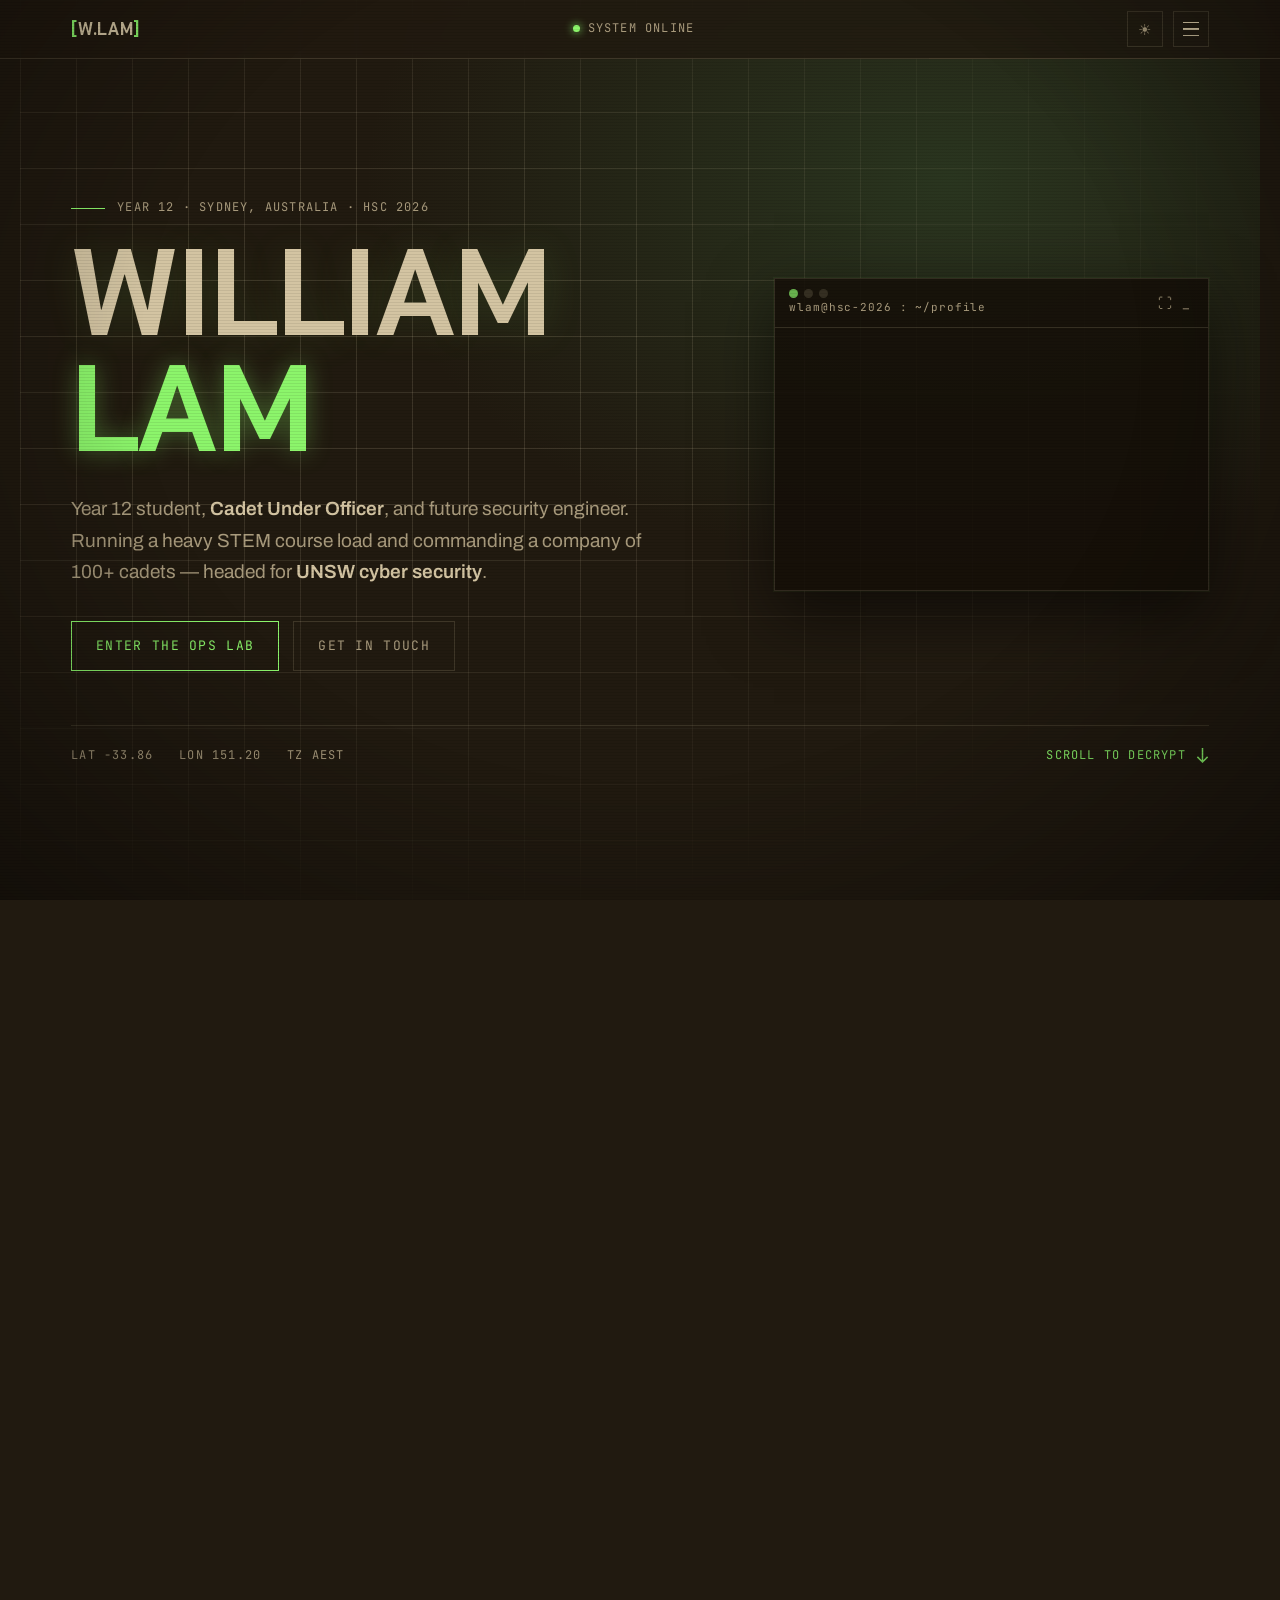
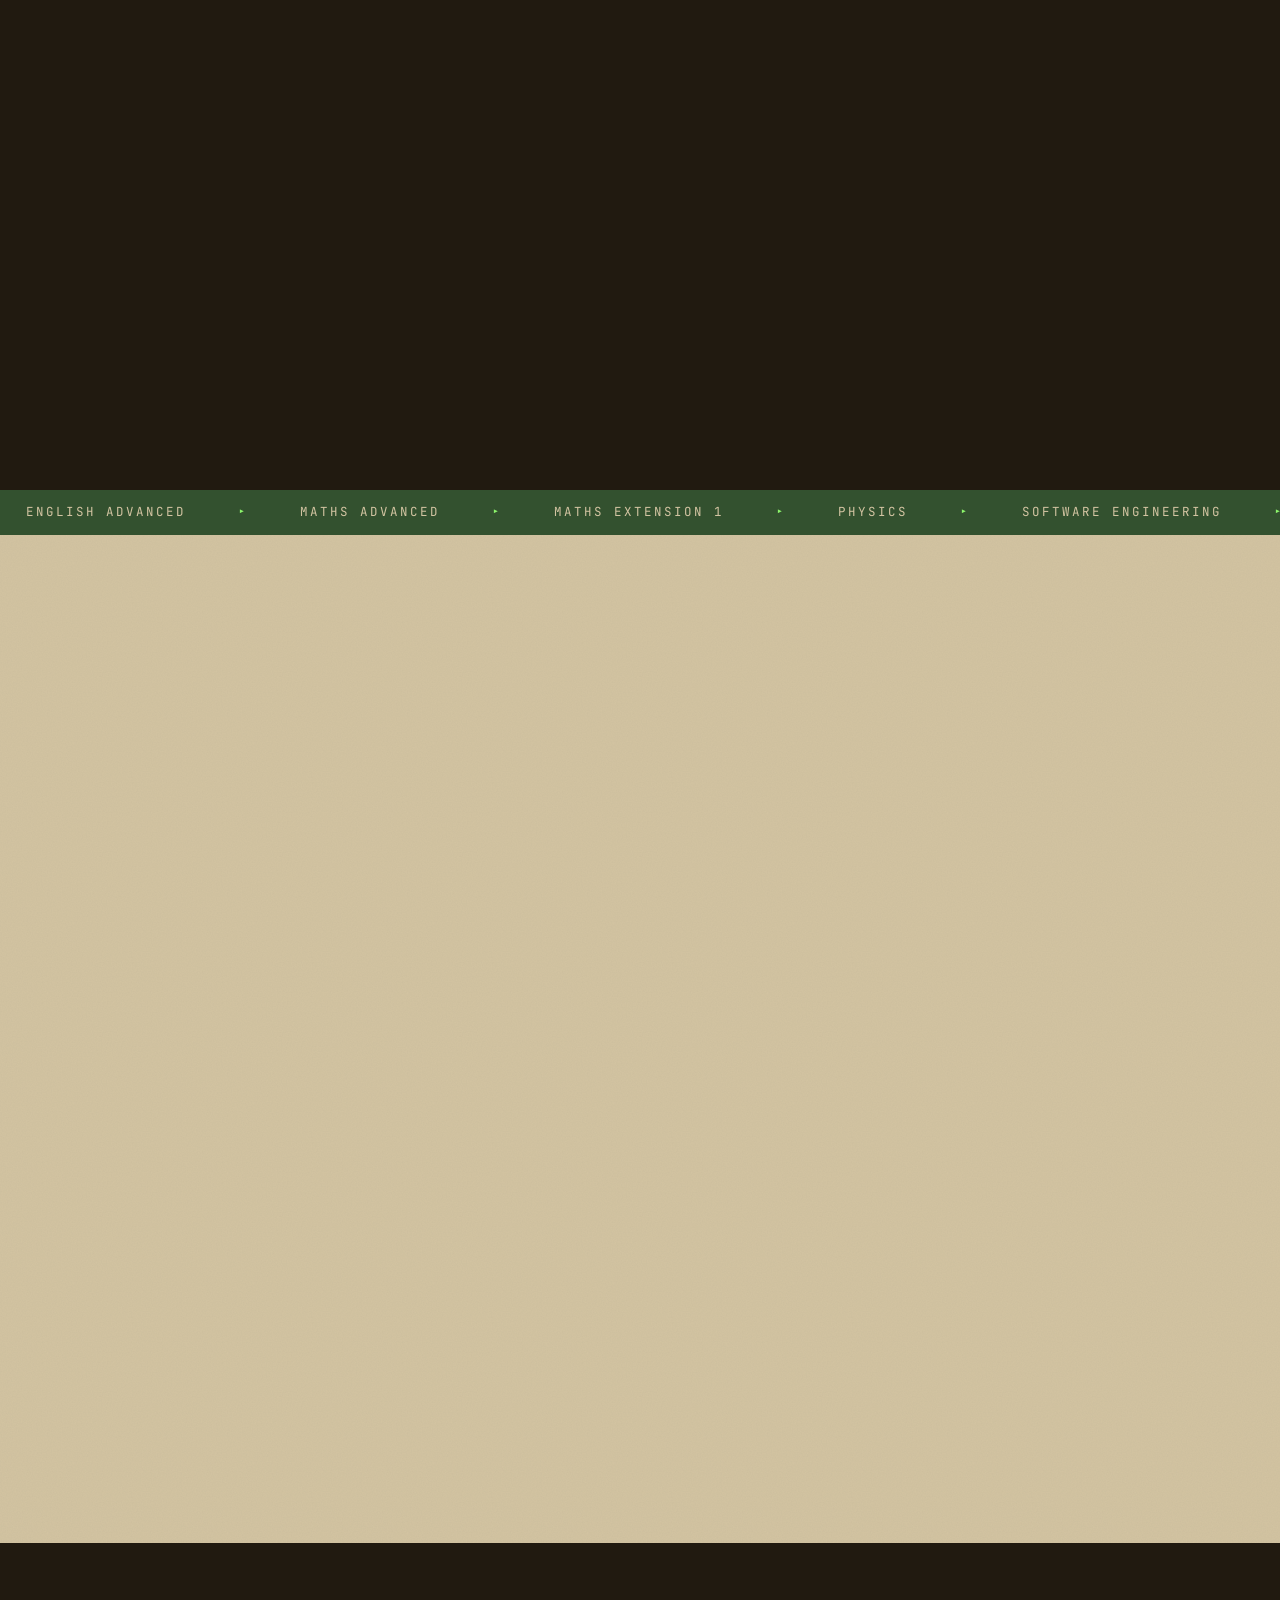
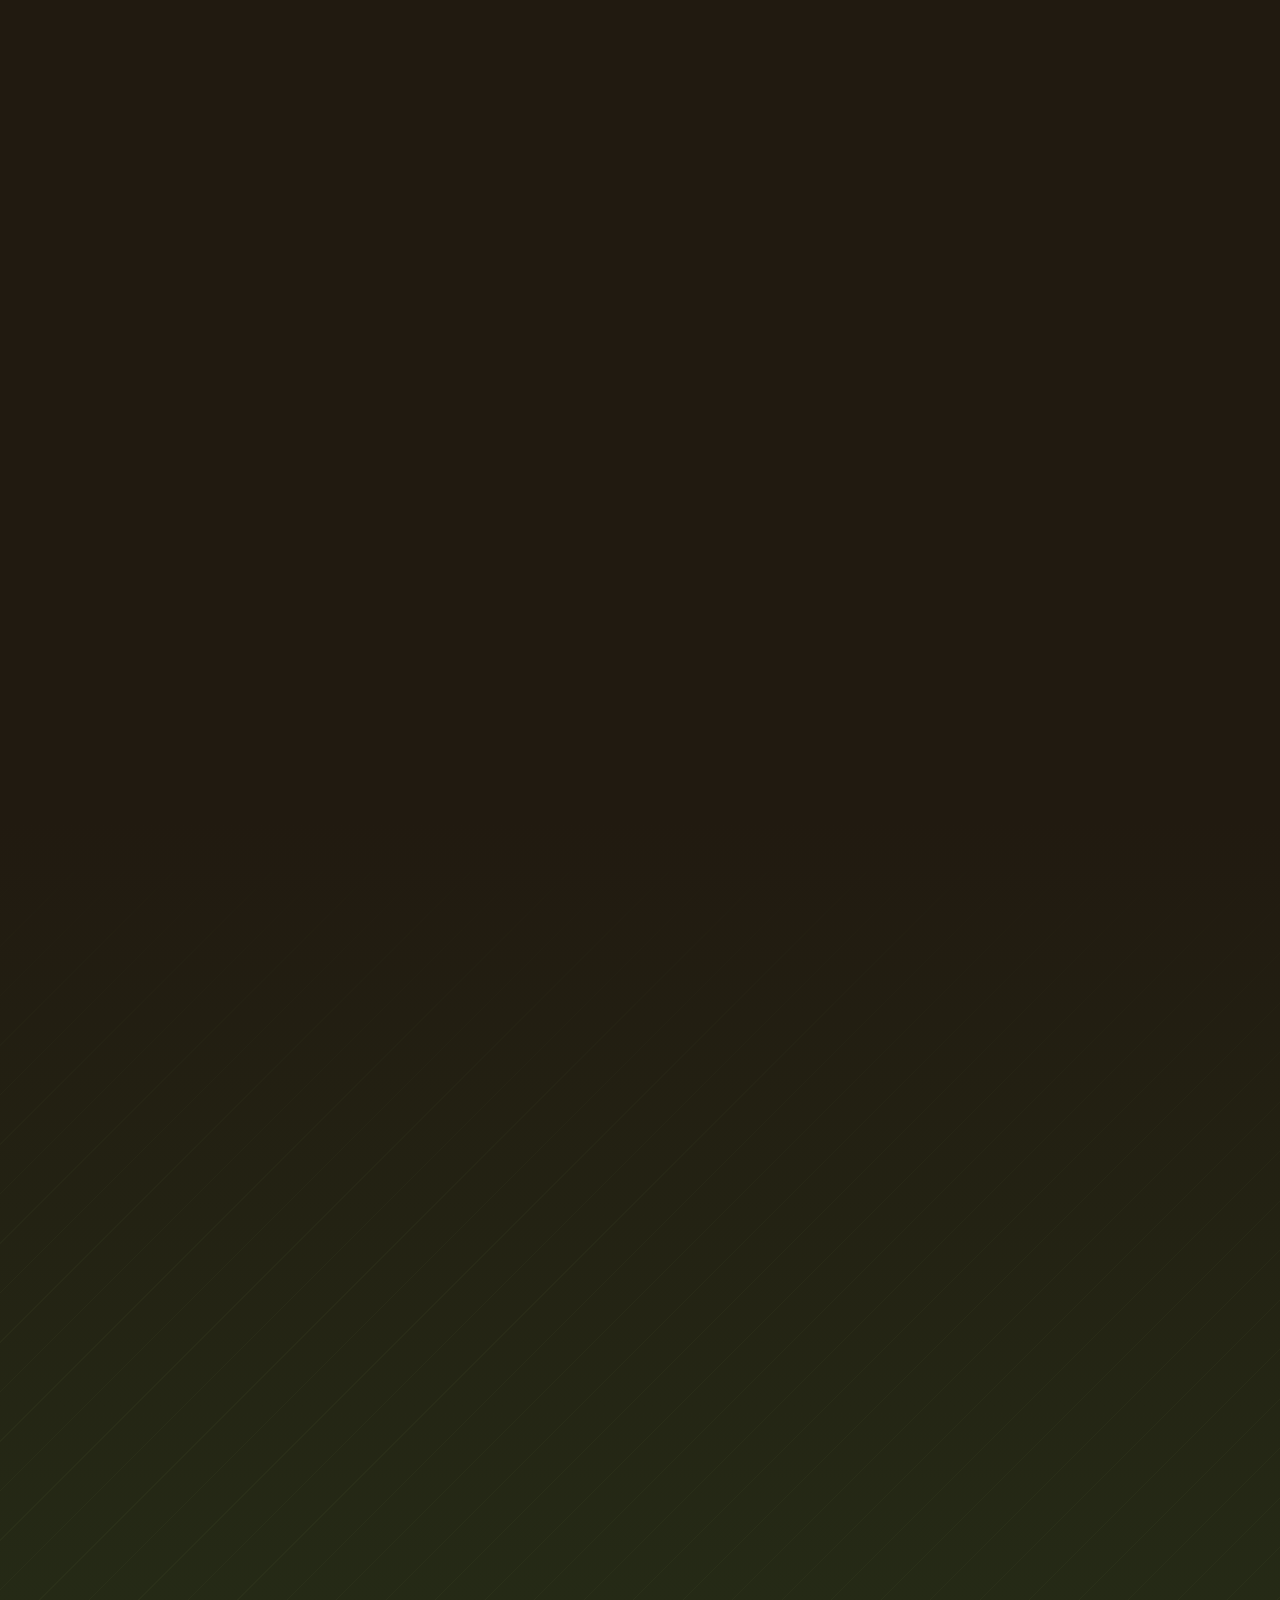
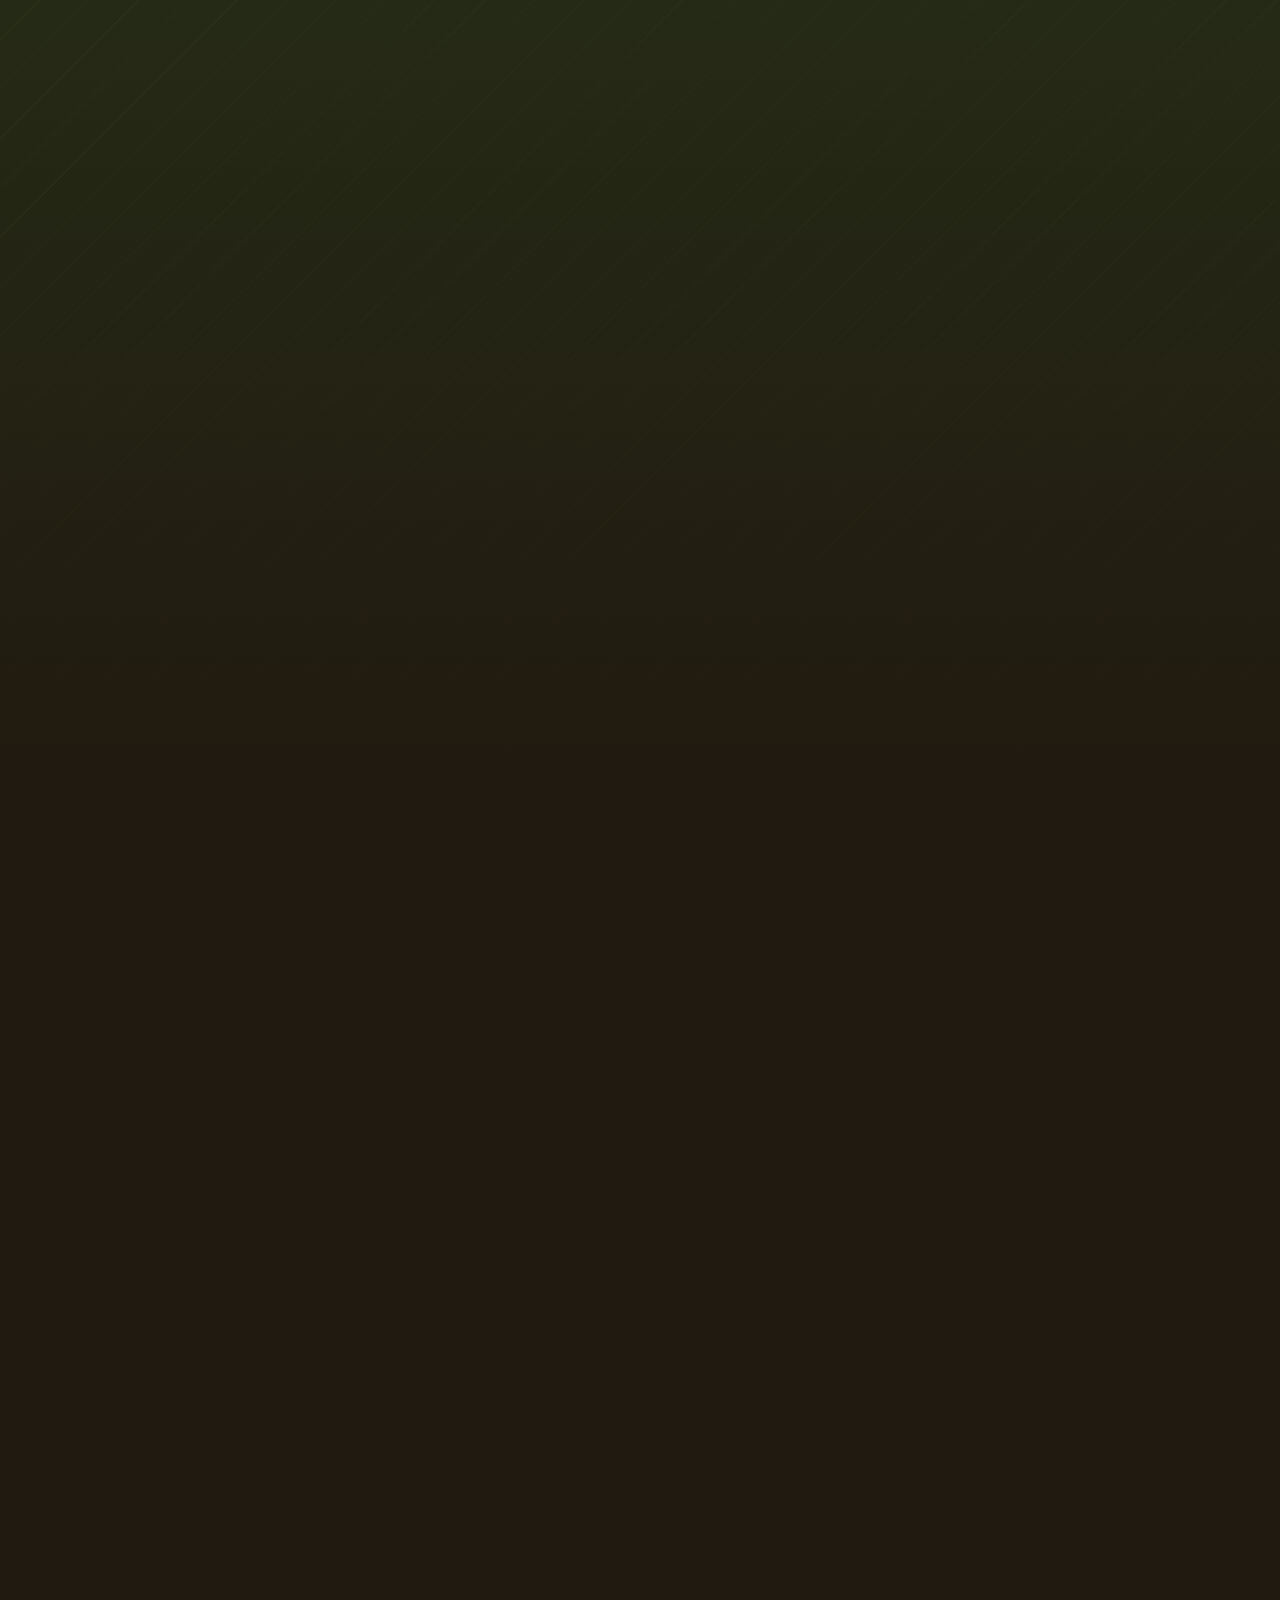
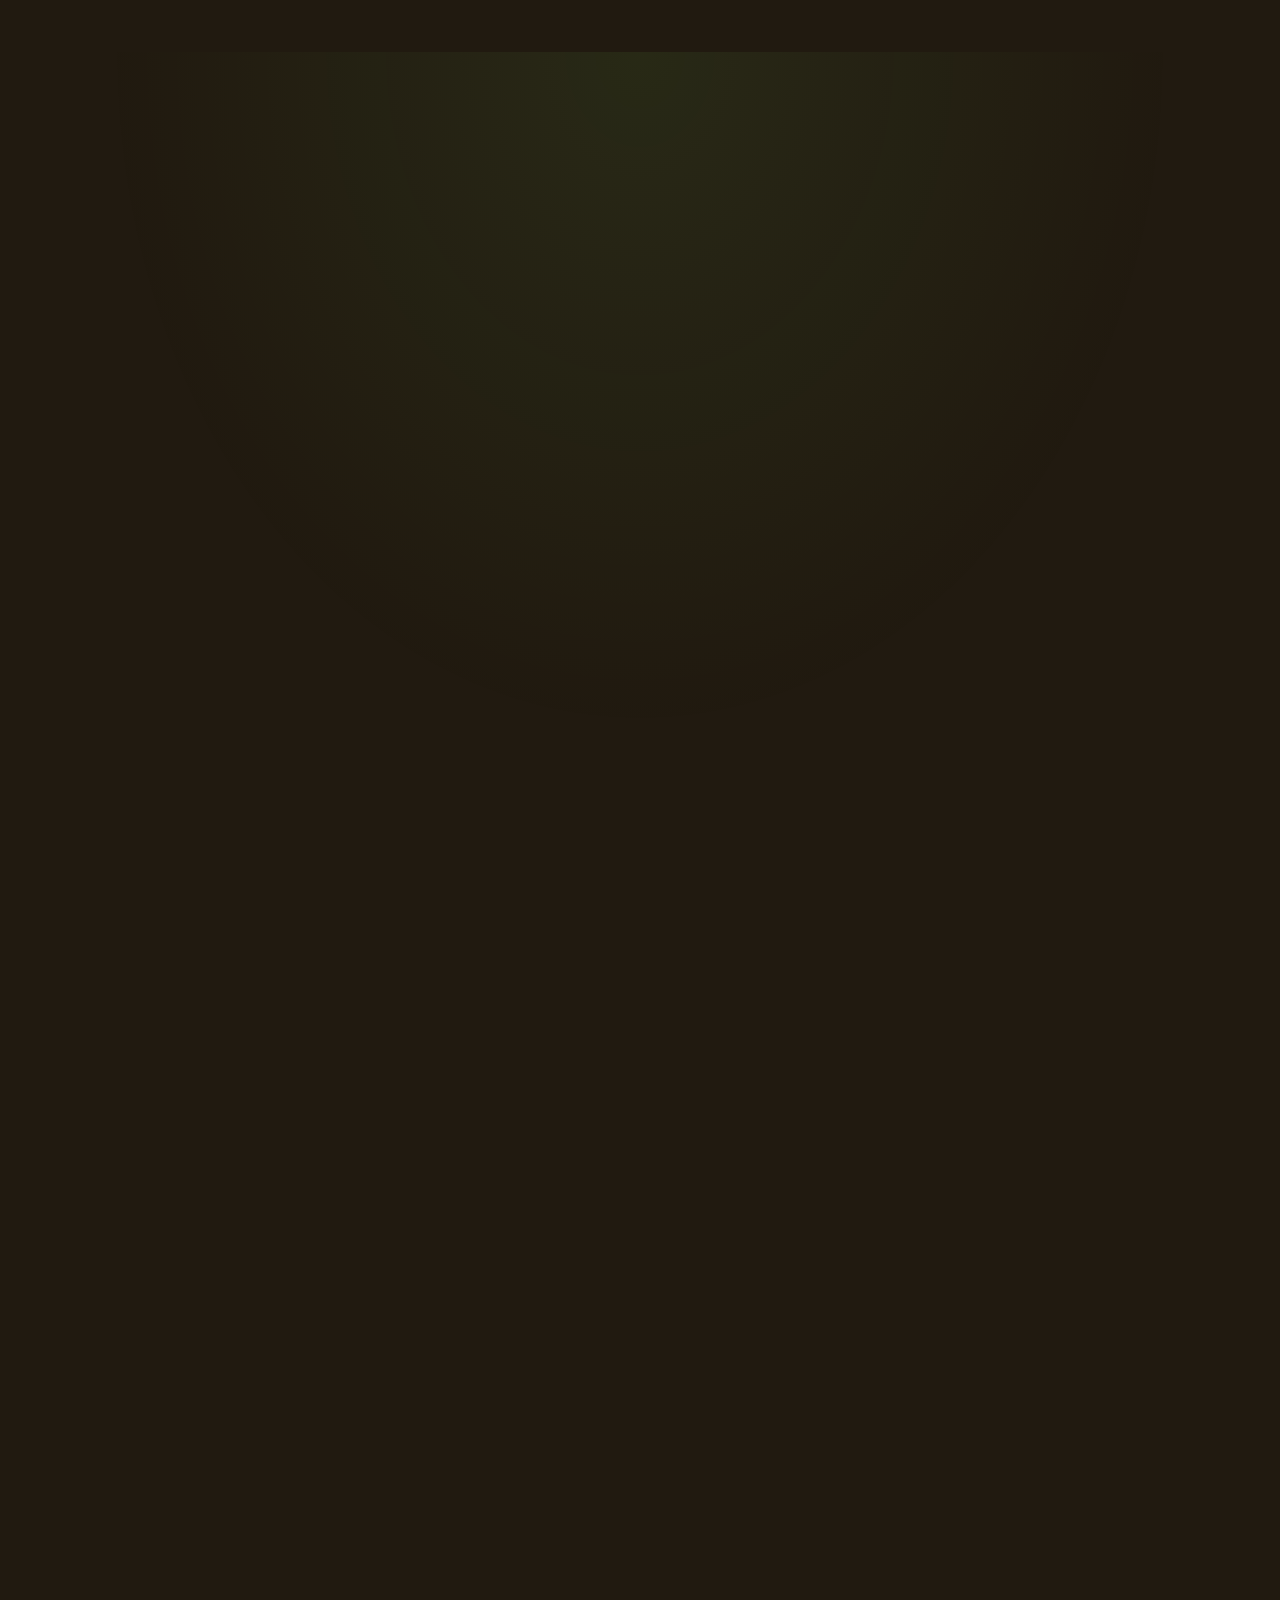
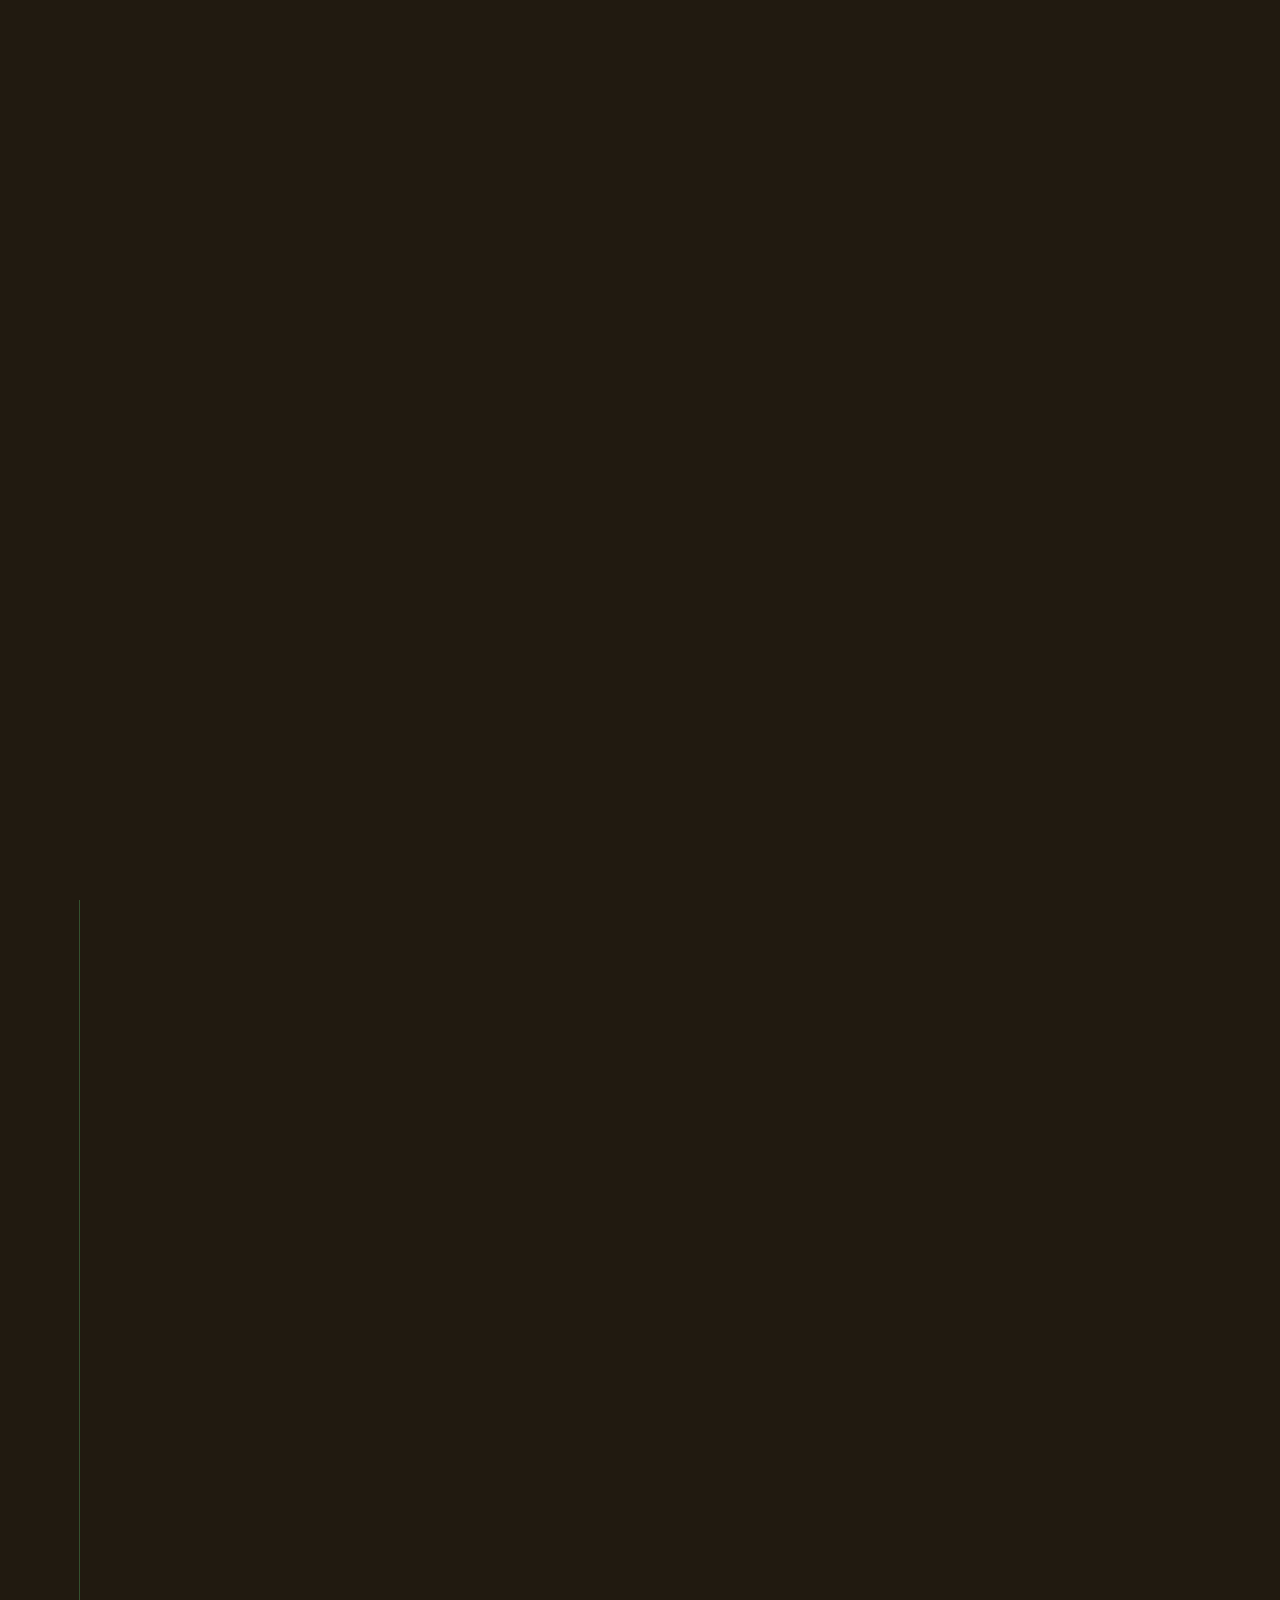
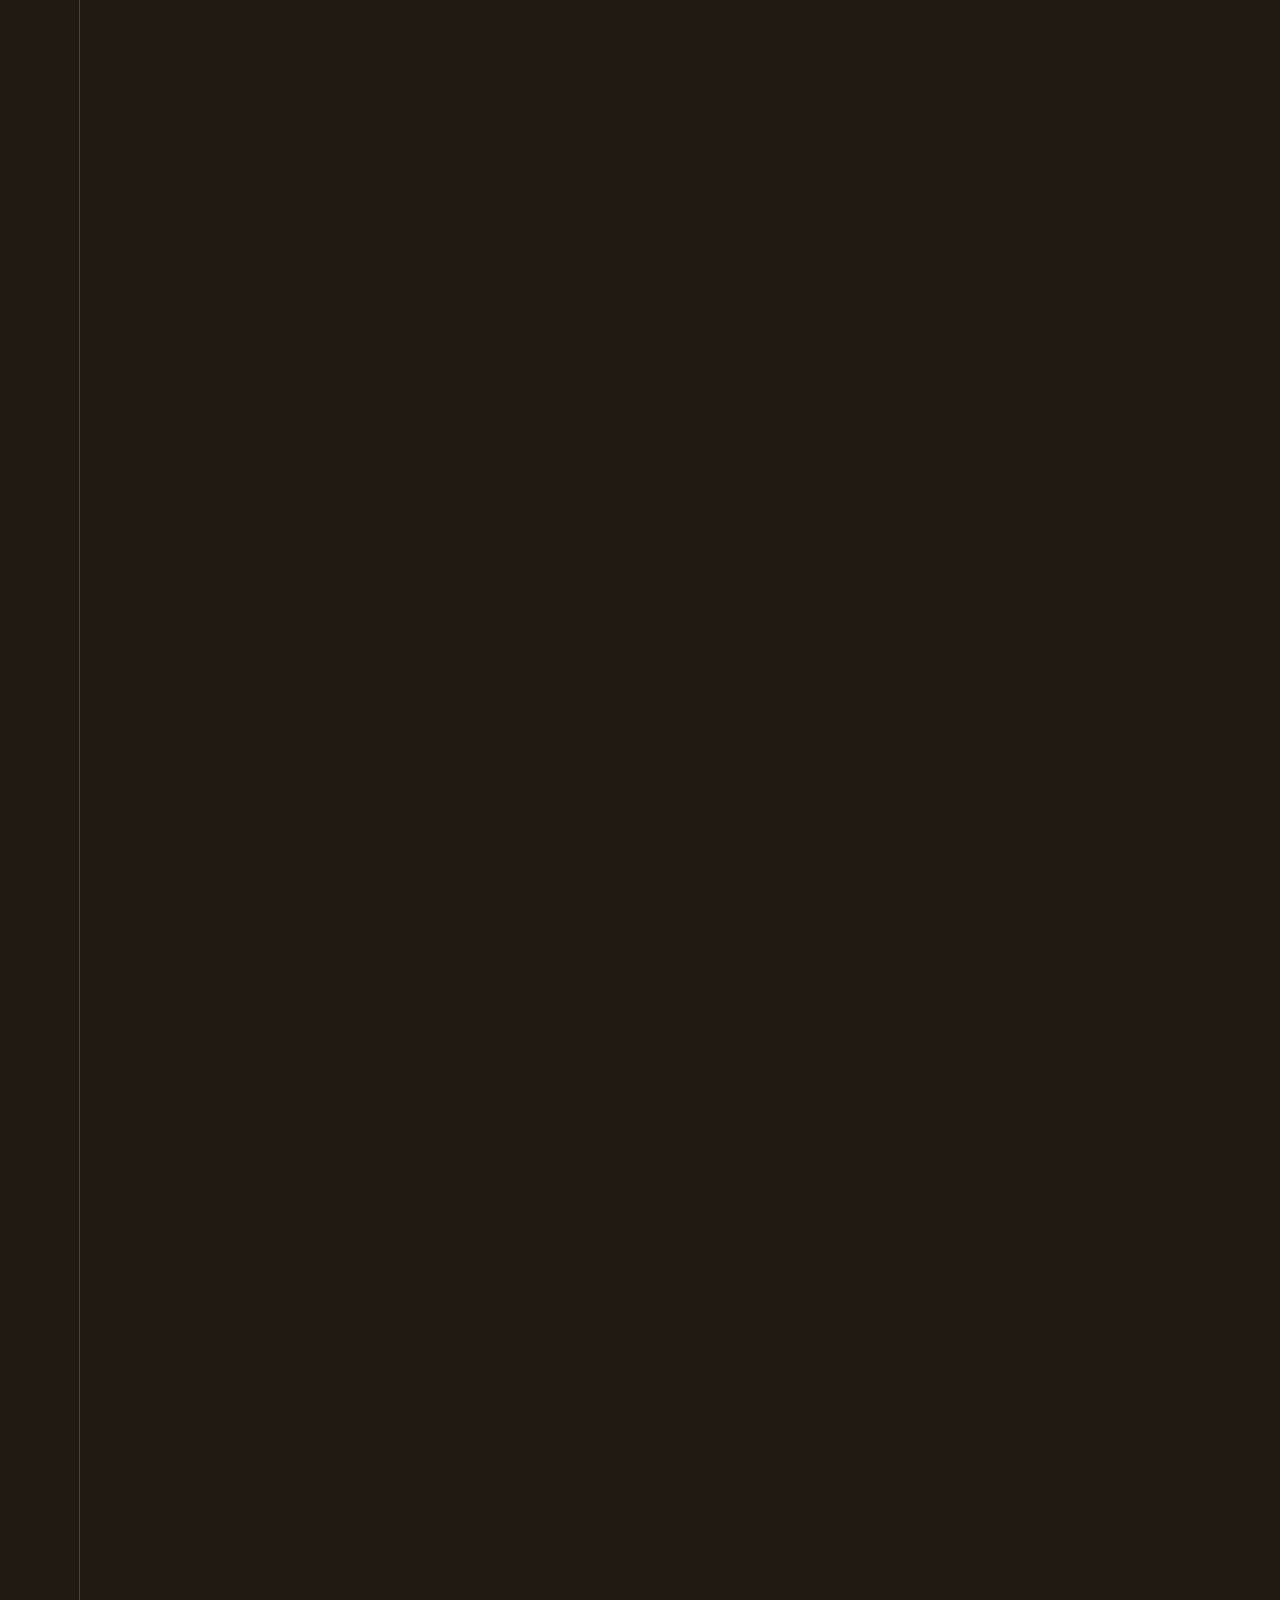
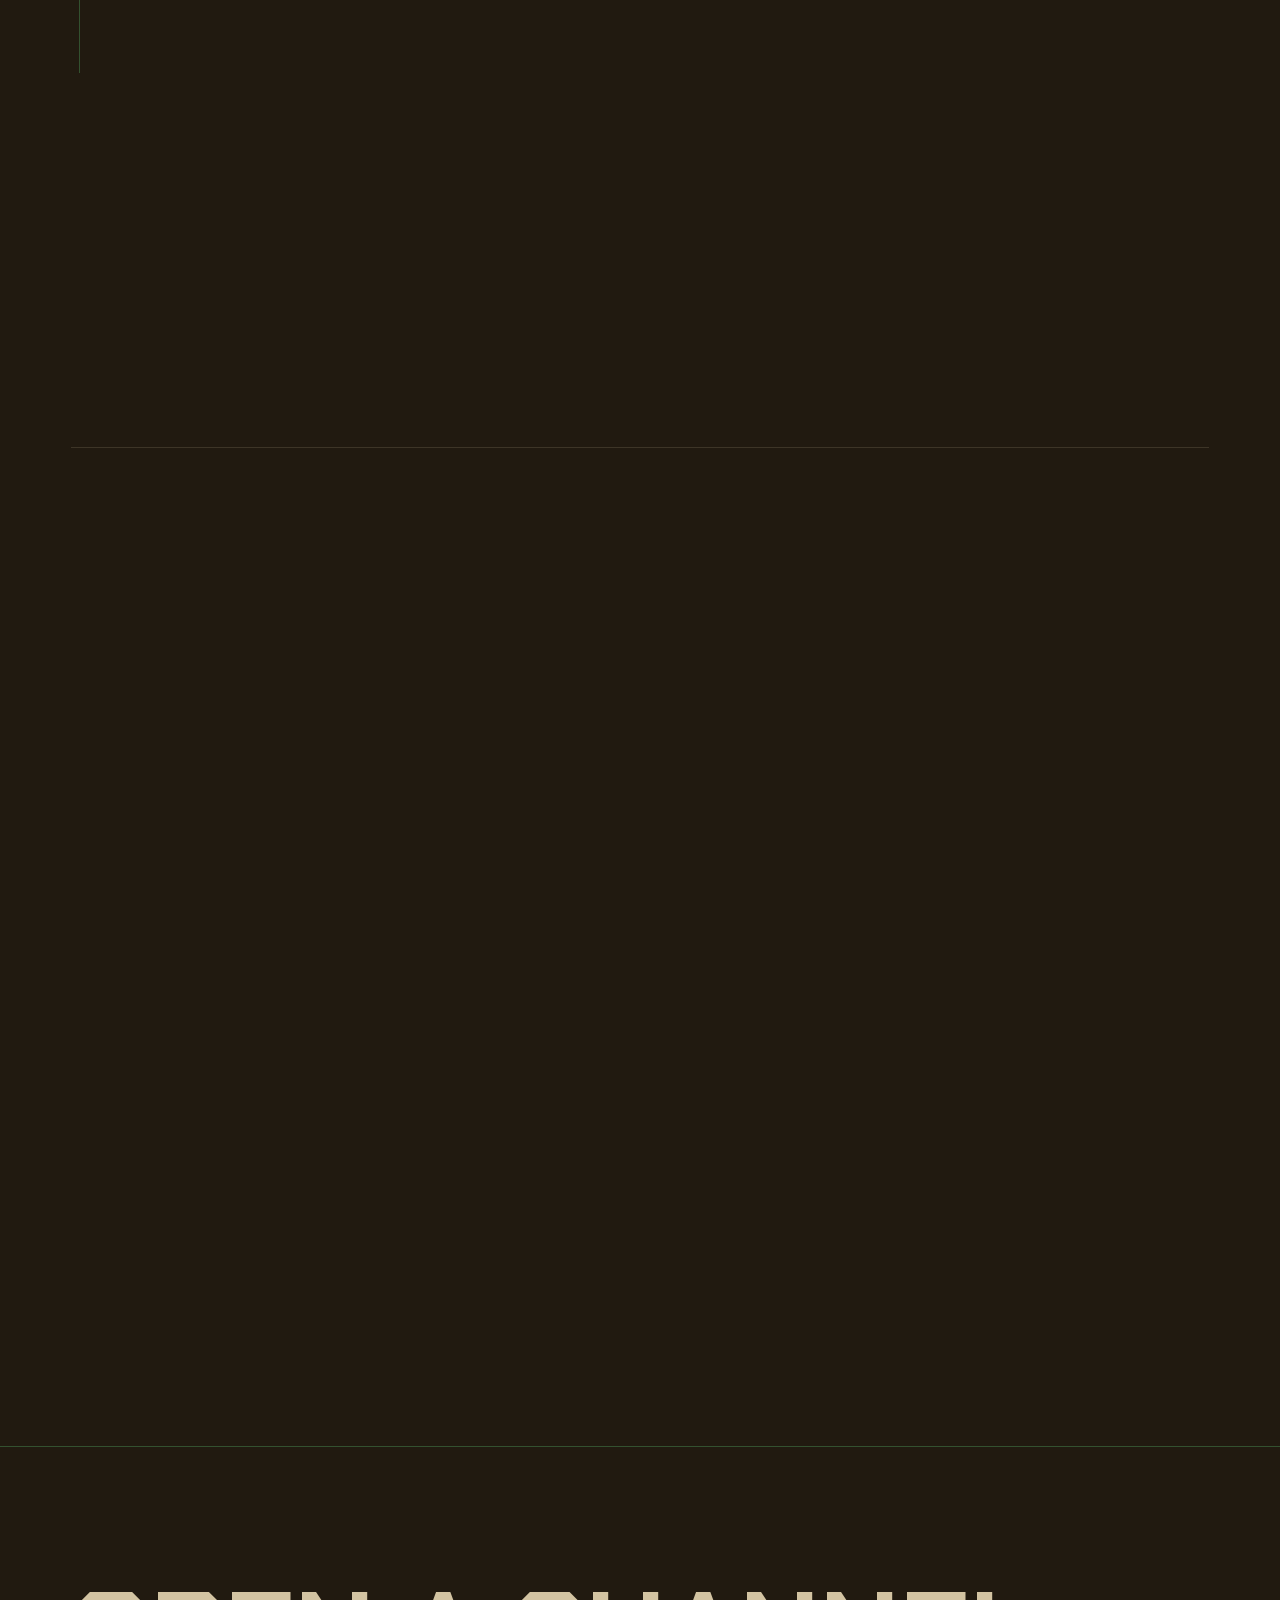
==== commit 04f97011: "Replace the mailto footer with a Resend-backed contact form The footer now posts to /api/contact, a " ====
--- a/index.html
+++ b/index.html
@@ -621,6 +621,38 @@
 .foot-meta a{border-bottom:1px solid transparent;transition:color .2s,border-color .2s}
 .foot-meta a:hover{color:var(--phos);border-color:var(--phos)}
 
+/* ---------- contact form ---------- */
+.contact-form{margin-top:clamp(28px,4vw,44px);max-width:620px;display:grid;gap:14px}
+.contact-form .cf-row{display:grid;gap:14px;grid-template-columns:1fr 1fr}
+@media(max-width:640px){.contact-form .cf-row{grid-template-columns:1fr}}
+.contact-form label{
+  font-family:var(--mono);font-size:11px;letter-spacing:.12em;text-transform:uppercase;
+  color:var(--kraft-dim);display:block;margin-bottom:6px;
+}
+.contact-form input,.contact-form textarea{
+  width:100%;padding:12px 14px;background:rgba(var(--deep-rgb),.55);
+  border:1px solid var(--line);border-radius:2px;color:var(--kraft);
+  font-family:var(--mono);font-size:14px;transition:border-color .2s,background .2s;
+}
+.contact-form textarea{min-height:132px;resize:vertical;line-height:1.5}
+.contact-form input:focus,.contact-form textarea:focus{
+  border-color:var(--phos);background:rgba(var(--deep-rgb),.75);
+}
+.contact-form input::placeholder,.contact-form textarea::placeholder{color:rgba(var(--kraft-rgb),.35)}
+/* honeypot — offscreen rather than display:none, which some bots skip */
+.contact-form .cf-trap{position:absolute;left:-9999px;width:1px;height:1px;overflow:hidden}
+.cf-send{
+  justify-self:start;padding:12px 30px;background:transparent;border:1px solid var(--phos);
+  border-radius:2px;color:var(--phos);font-family:var(--mono);font-size:13px;
+  letter-spacing:.1em;text-transform:uppercase;cursor:pointer;
+  transition:background .2s,color .2s,box-shadow .2s;
+}
+.cf-send:hover:not(:disabled){background:var(--phos);color:var(--bark);box-shadow:0 0 24px var(--phos-dim)}
+.cf-send:disabled{opacity:.5;cursor:not-allowed}
+.cf-status{font-family:var(--mono);font-size:13px;min-height:1.2em;color:var(--kraft-dim)}
+.cf-status[data-state="ok"]{color:var(--phos)}
+.cf-status[data-state="err"]{color:var(--threat)}
+
 /* ---------- slipspace jump ---------- */
 .slipspace{height:310vh;position:relative;background:var(--bark);padding:0}
 .slip-sticky{
@@ -1346,12 +1378,36 @@
 <!-- ================= FOOTER ================= -->
 <footer id="contact">
   <div class="wrap">
-    <a class="big-link" href="mailto:hello@willim.tech">
+    <span class="big-link">
       <span class="huge" data-scramble-hover>OPEN A CHANNEL</span>
-    </a>
-    <p class="sub">Questions, opportunities, or just want to talk security? The inbox is monitored.</p>
+    </span>
+    <p class="sub">Questions, opportunities, or just want to talk security? Send it straight through — it lands in my inbox.</p>
+
+    <form class="contact-form" id="contactForm" novalidate>
+      <div class="cf-row">
+        <div>
+          <label for="cfName">Name</label>
+          <input type="text" id="cfName" name="name" maxlength="120" placeholder="who's calling" required>
+        </div>
+        <div>
+          <label for="cfEmail">Email</label>
+          <input type="email" id="cfEmail" name="email" maxlength="200" placeholder="where to reply" required>
+        </div>
+      </div>
+      <div>
+        <label for="cfMessage">Message</label>
+        <textarea id="cfMessage" name="message" maxlength="5000" placeholder="transmit" required></textarea>
+      </div>
+      <div class="cf-trap" aria-hidden="true">
+        <label for="cfCompany">Company</label>
+        <input type="text" id="cfCompany" name="company" tabindex="-1" autocomplete="off">
+      </div>
+      <button type="submit" class="cf-send" id="cfSend">Transmit</button>
+      <p class="cf-status" id="cfStatus" role="status" aria-live="polite"></p>
+    </form>
+
     <div class="foot-meta mono">
-      <span>hello@willim.tech</span>
+      <span>secure channel — no address published</span>
       <span style="display:flex;gap:22px">
         <a href="https://github.com/w1llim" target="_blank" rel="noopener">GitHub</a><a href="https://www.linkedin.com/in/thew1llim/" target="_blank" rel="noopener">LinkedIn</a><a href="https://www.instagram.com/willim_2008" target="_blank" rel="noopener">Instagram</a>
       </span>
@@ -1514,9 +1570,9 @@
   cadets: ['CUO // COMPANY COMMANDER // HAHSACU', 'personnel under command: 100+', 'service record: CDTREC 2021 -> CUO 2026'],
   kungfu: ['白鶴派 pak hok pai — white crane, since 2020', 'armament: dao (single sabre) // aux: lion dance'],
   contact: [
-    'hello@willim.tech',
+    'channel: the contact form in the footer — cd contact',
     'github.com/w1llim // linkedin: in/thew1llim // instagram: willim_2008',
-    'status: inbox monitored — open a channel anytime',
+    'status: monitored — messages route straight to my inbox',
   ],
   ls: [
     'top  mission  coursework  command  kungfu  majorworks  projects  timeline  toolkit  ops-lab/  blog  contact',
@@ -1984,6 +2040,53 @@
   window.addEventListener('resize', () => { if (running) layout(); });
 })();
 
+/* ================= contact form ================= */
+(function () {
+  const form = document.getElementById('contactForm');
+  if (!form) return;
+  const status = document.getElementById('cfStatus');
+  const send = document.getElementById('cfSend');
+
+  function say(msg, state) {
+    status.textContent = msg;
+    if (state) status.setAttribute('data-state', state);
+    else status.removeAttribute('data-state');
+  }
+
+  form.addEventListener('submit', async (e) => {
+    e.preventDefault();
+    const data = Object.fromEntries(new FormData(form).entries());
+
+    if (!data.name.trim() || !data.email.trim() || !data.message.trim()) {
+      return say('all three fields are required.', 'err');
+    }
+    if (!/^[^\s@]+@[^\s@]+\.[^\s@]+$/.test(data.email.trim())) {
+      return say('that email address does not look valid.', 'err');
+    }
+
+    send.disabled = true;
+    say('transmitting...');
+    try {
+      const r = await fetch('/api/contact', {
+        method: 'POST',
+        headers: { 'Content-Type': 'application/json' },
+        body: JSON.stringify(data),
+      });
+      const out = await r.json().catch(() => ({}));
+      if (r.ok) {
+        form.reset();
+        say('message received. i will reply to that address.', 'ok');
+      } else {
+        say(out.error || 'transmission failed — try again shortly.', 'err');
+      }
+    } catch {
+      say('no connection — check your network and retry.', 'err');
+    } finally {
+      send.disabled = false;
+    }
+  });
+})();
+
 </script>
 
 </body>
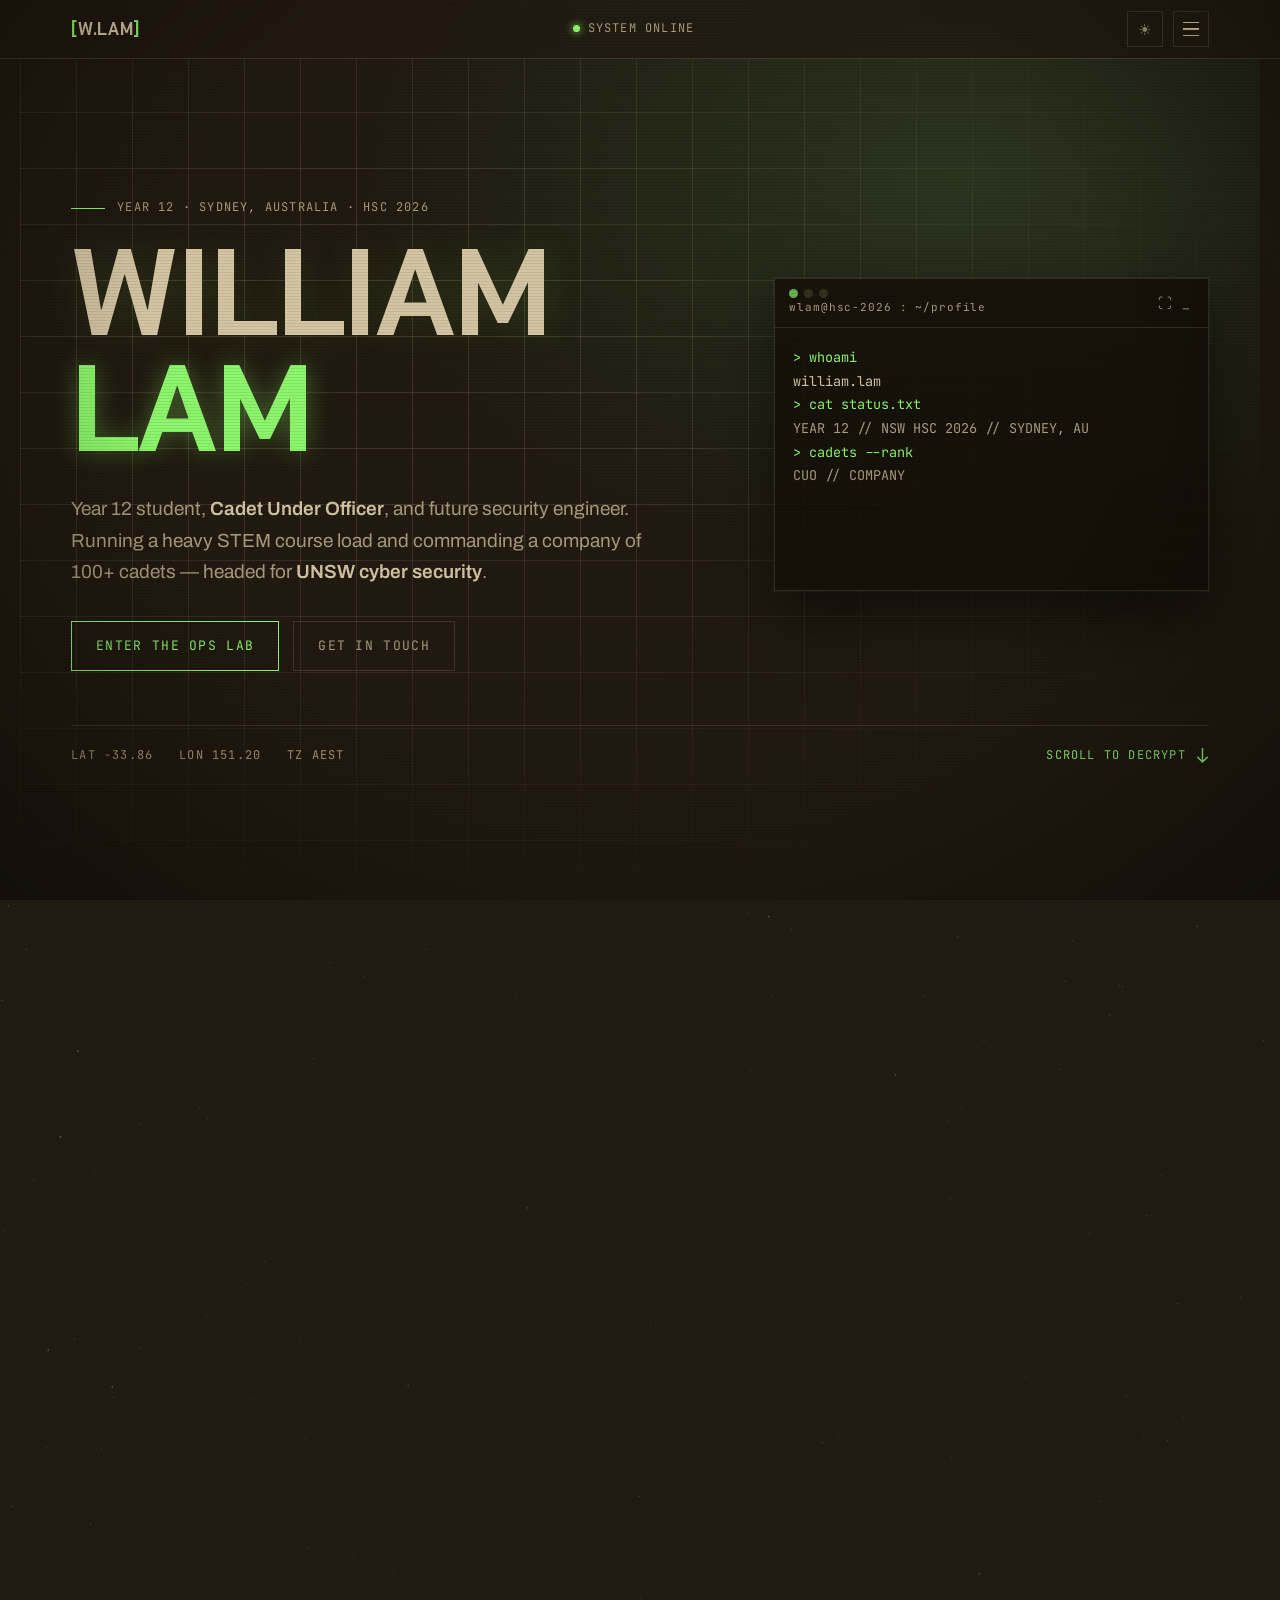
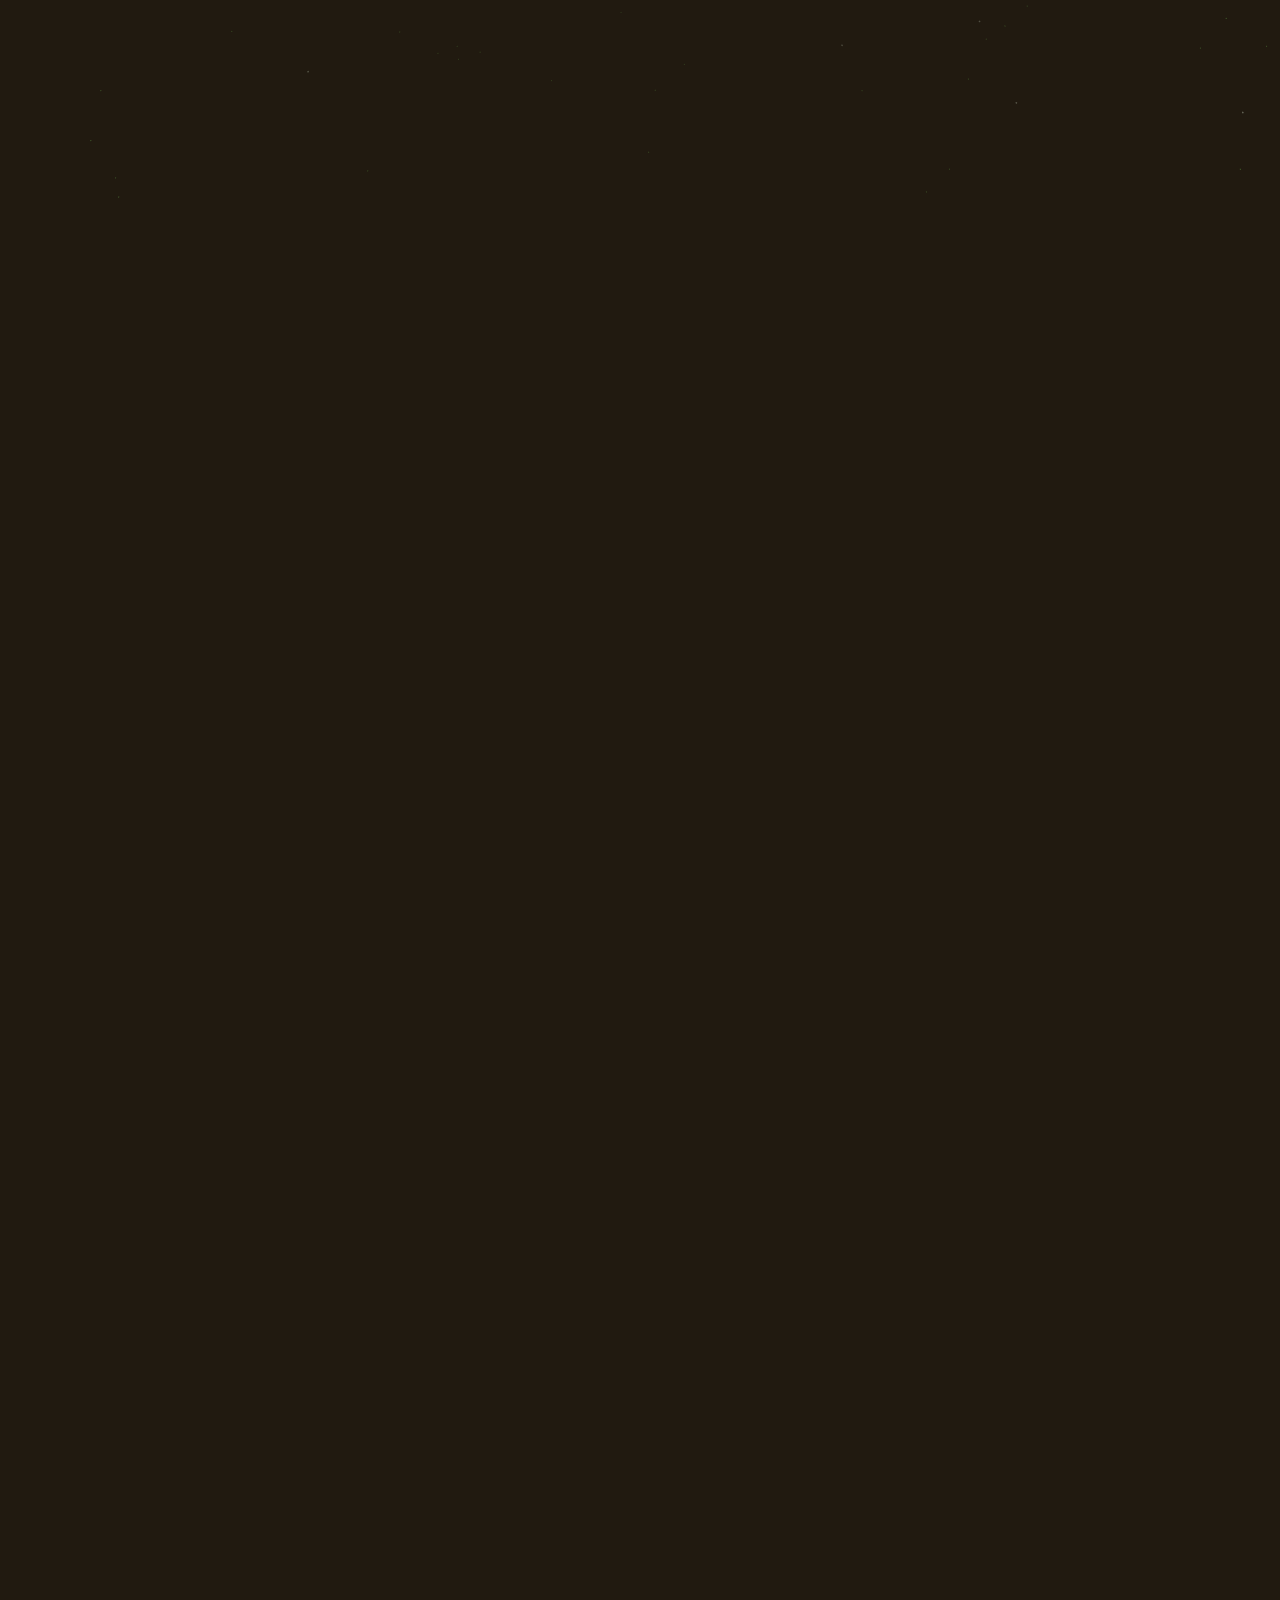
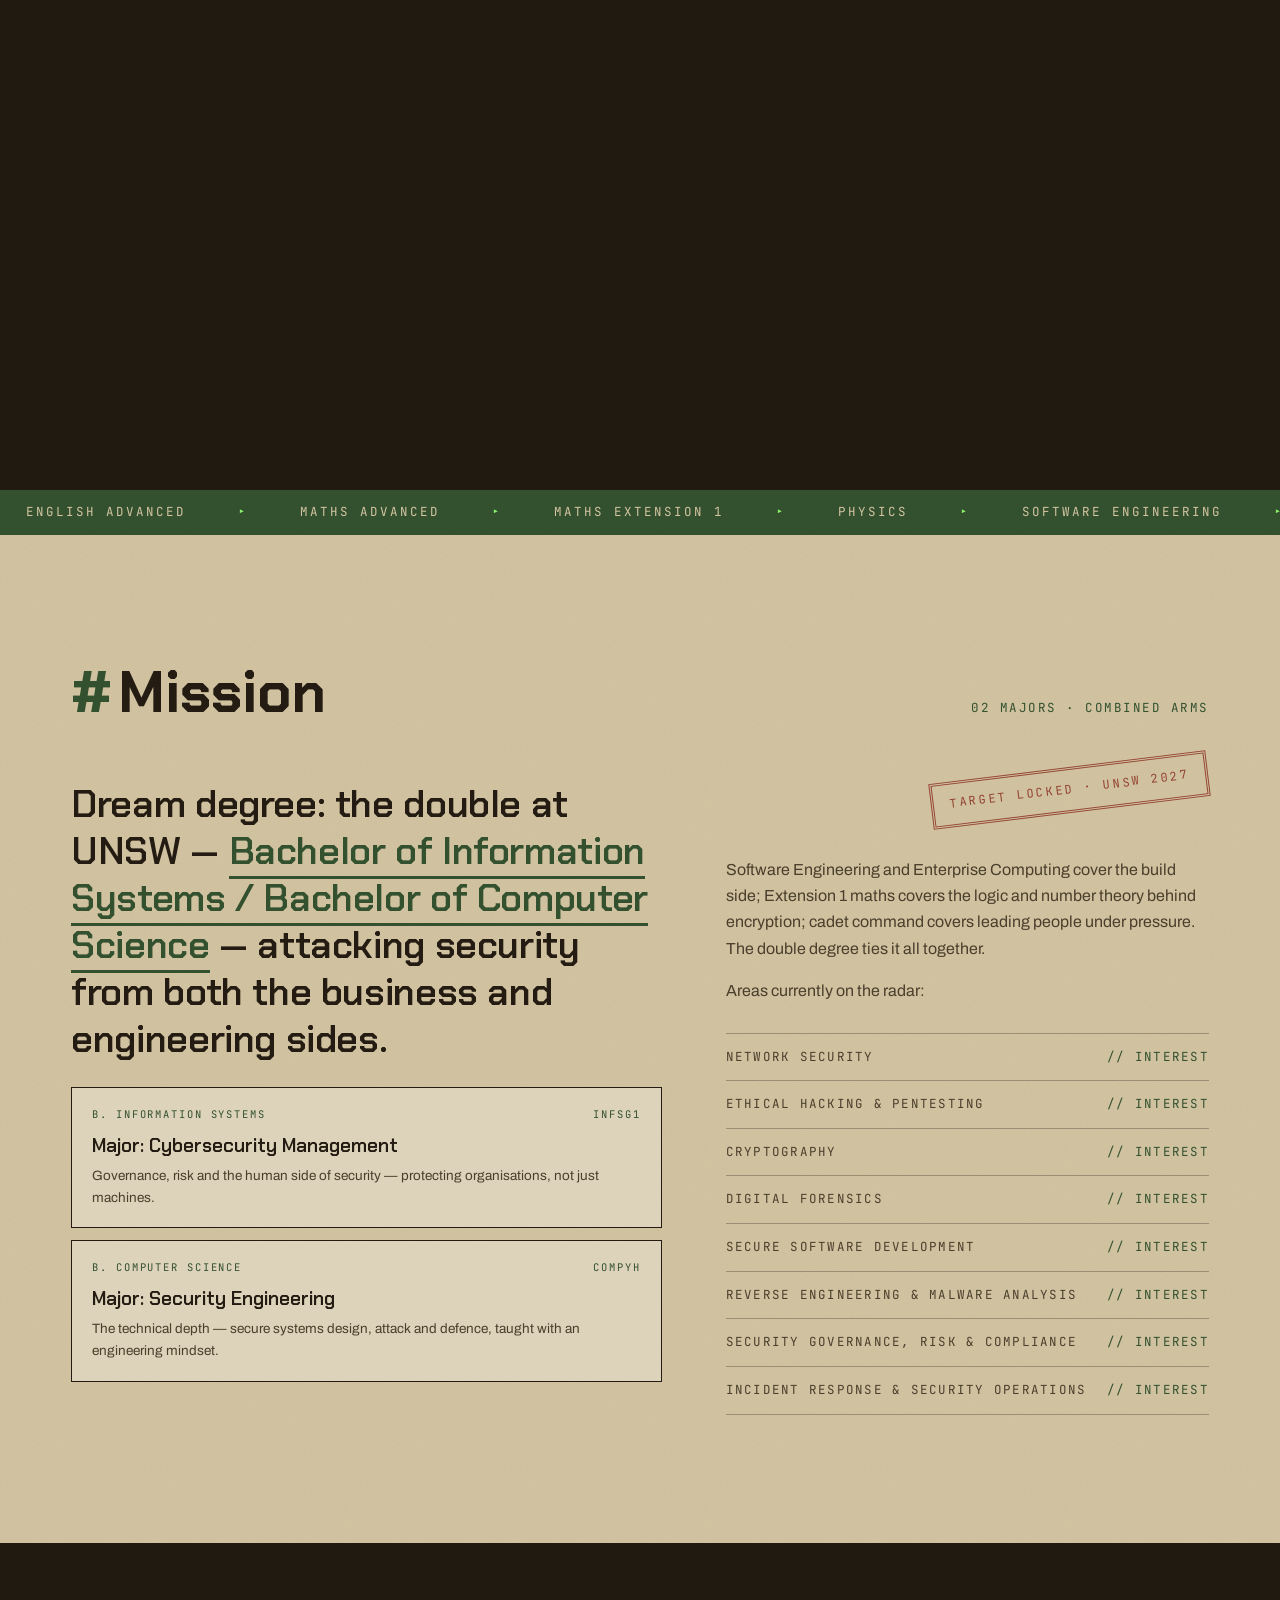
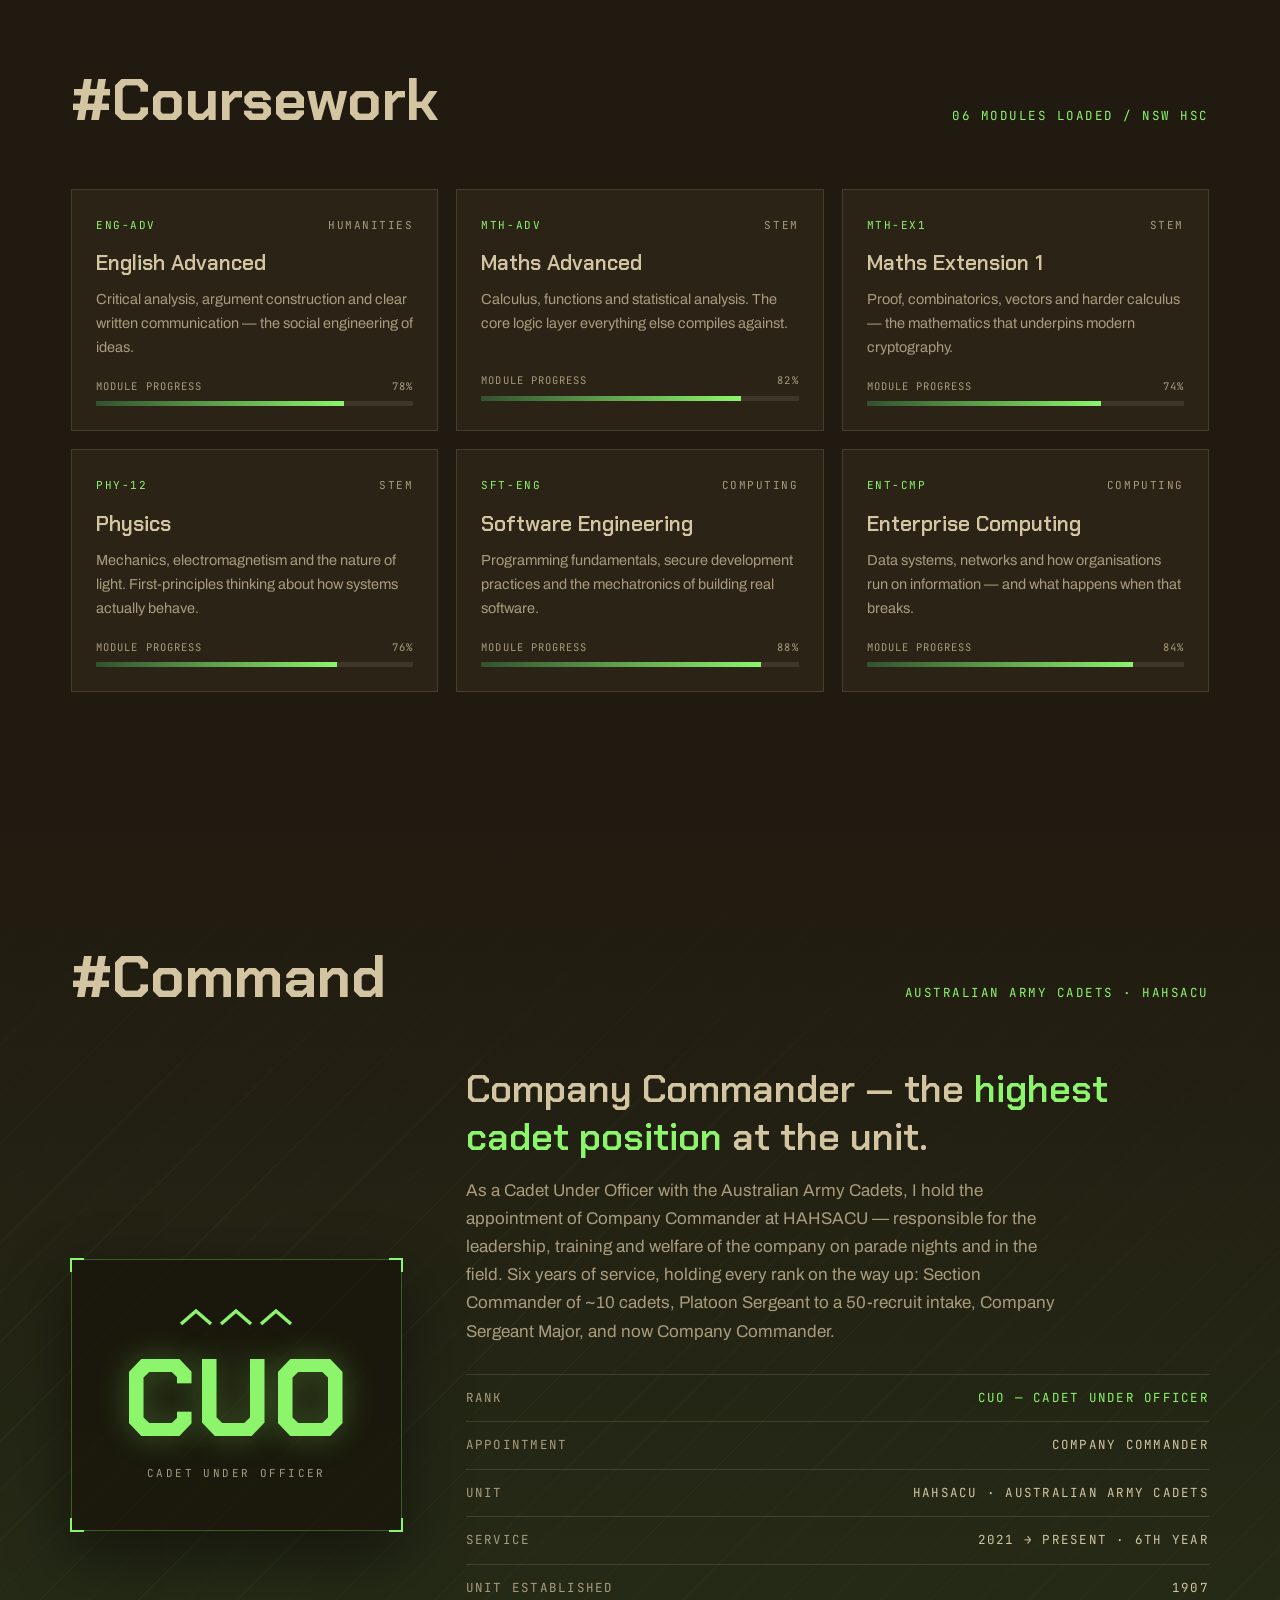
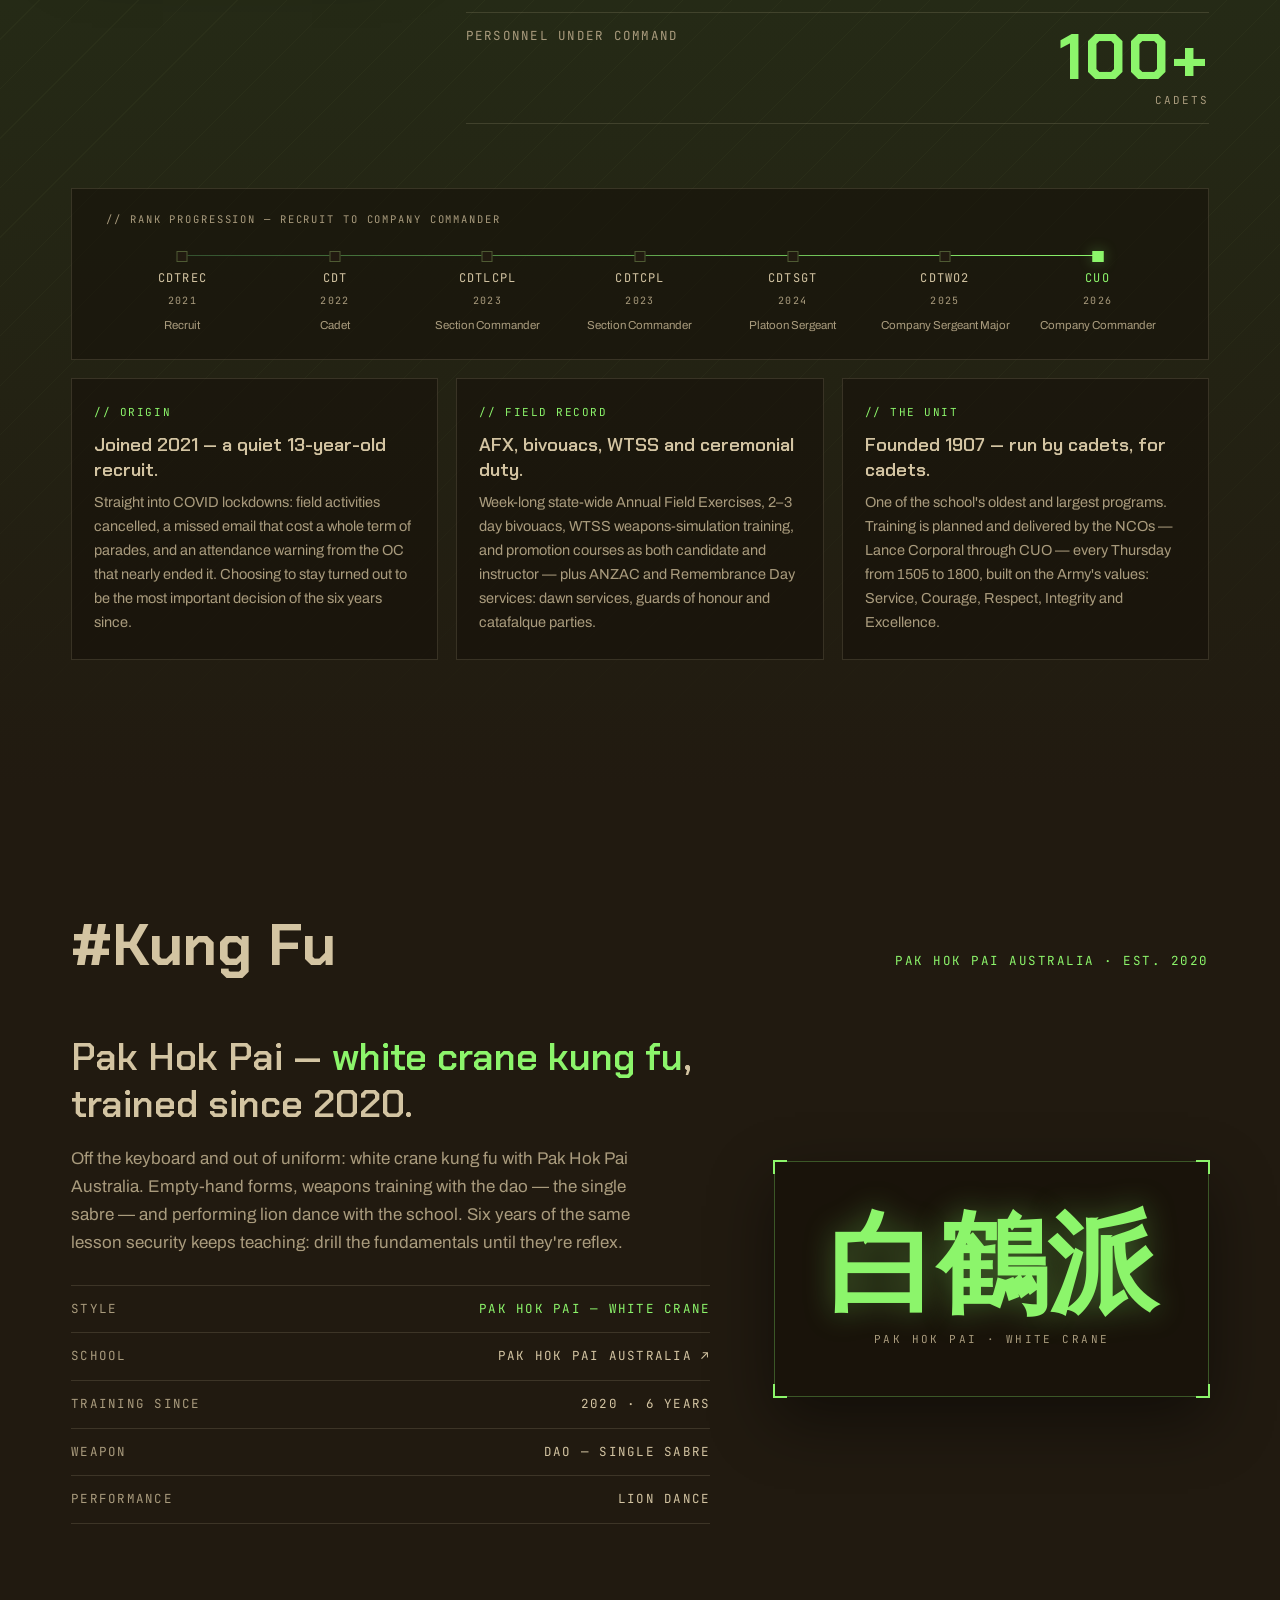
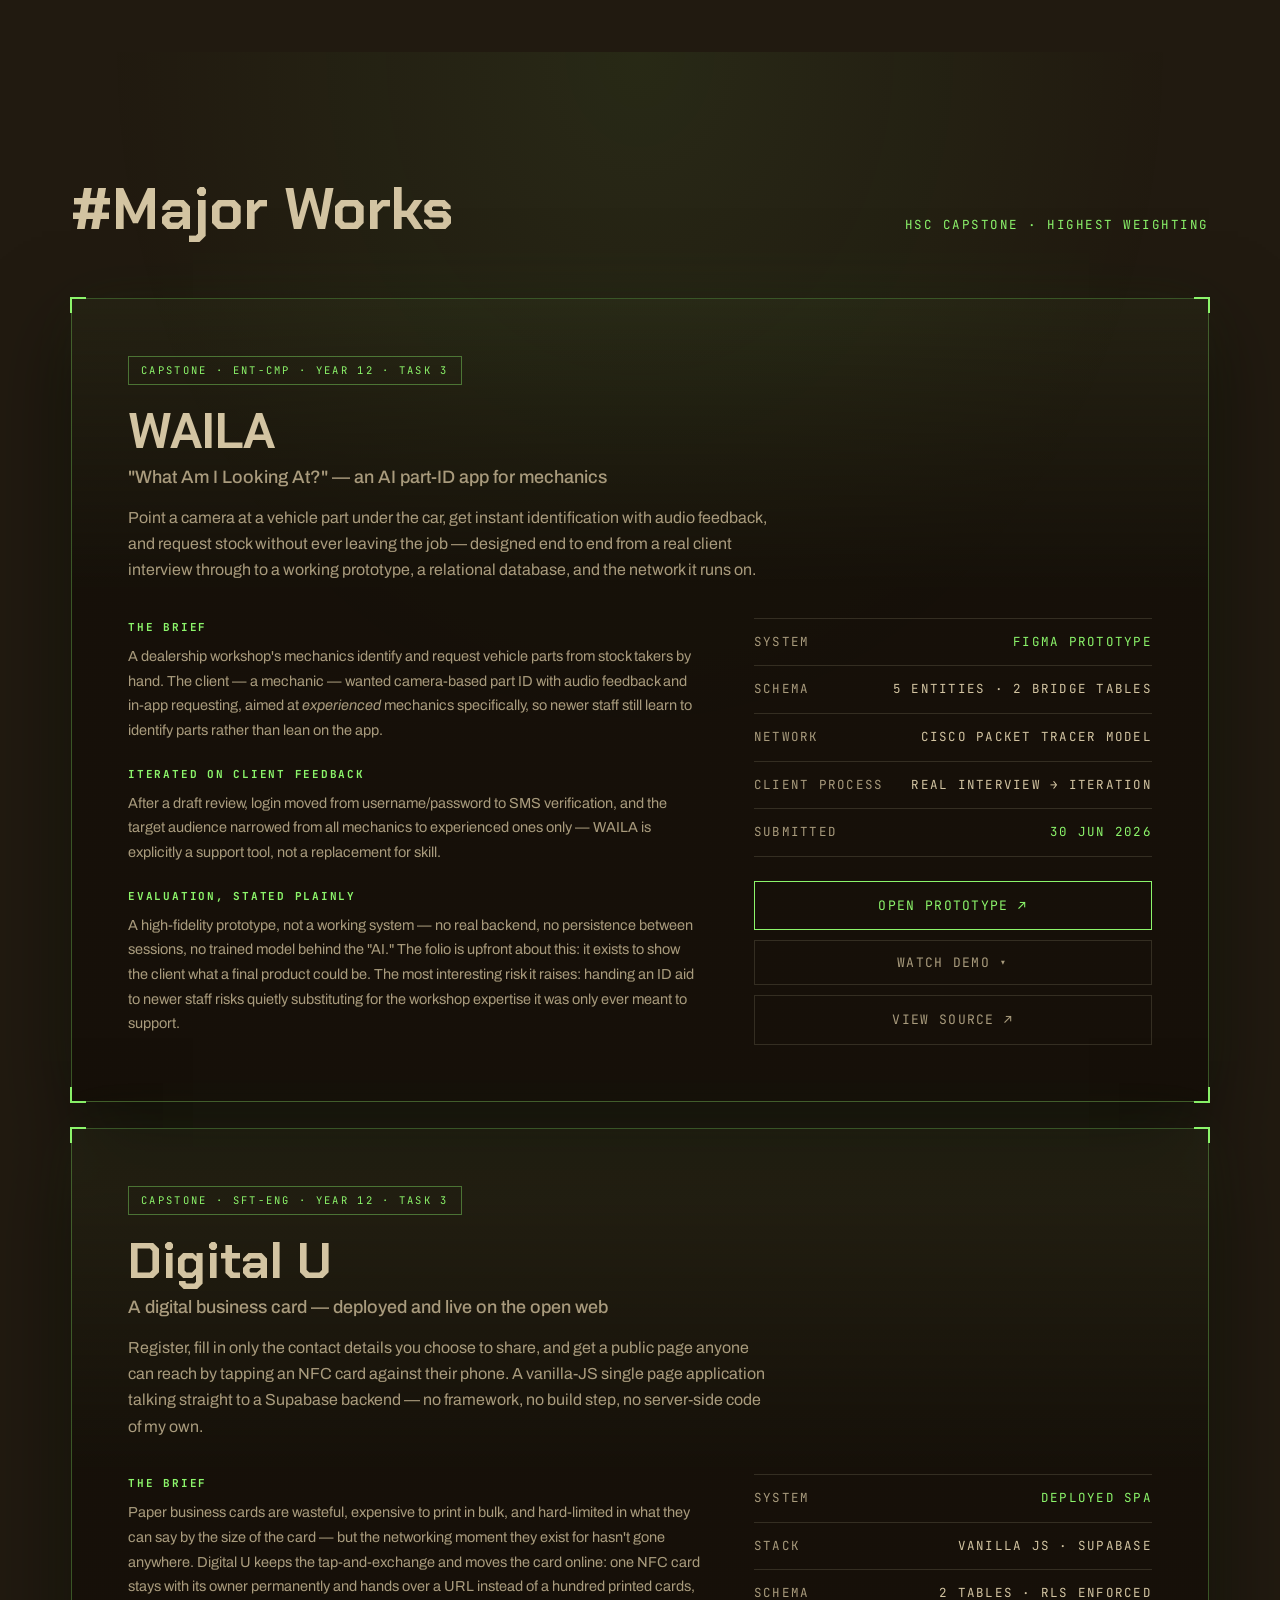
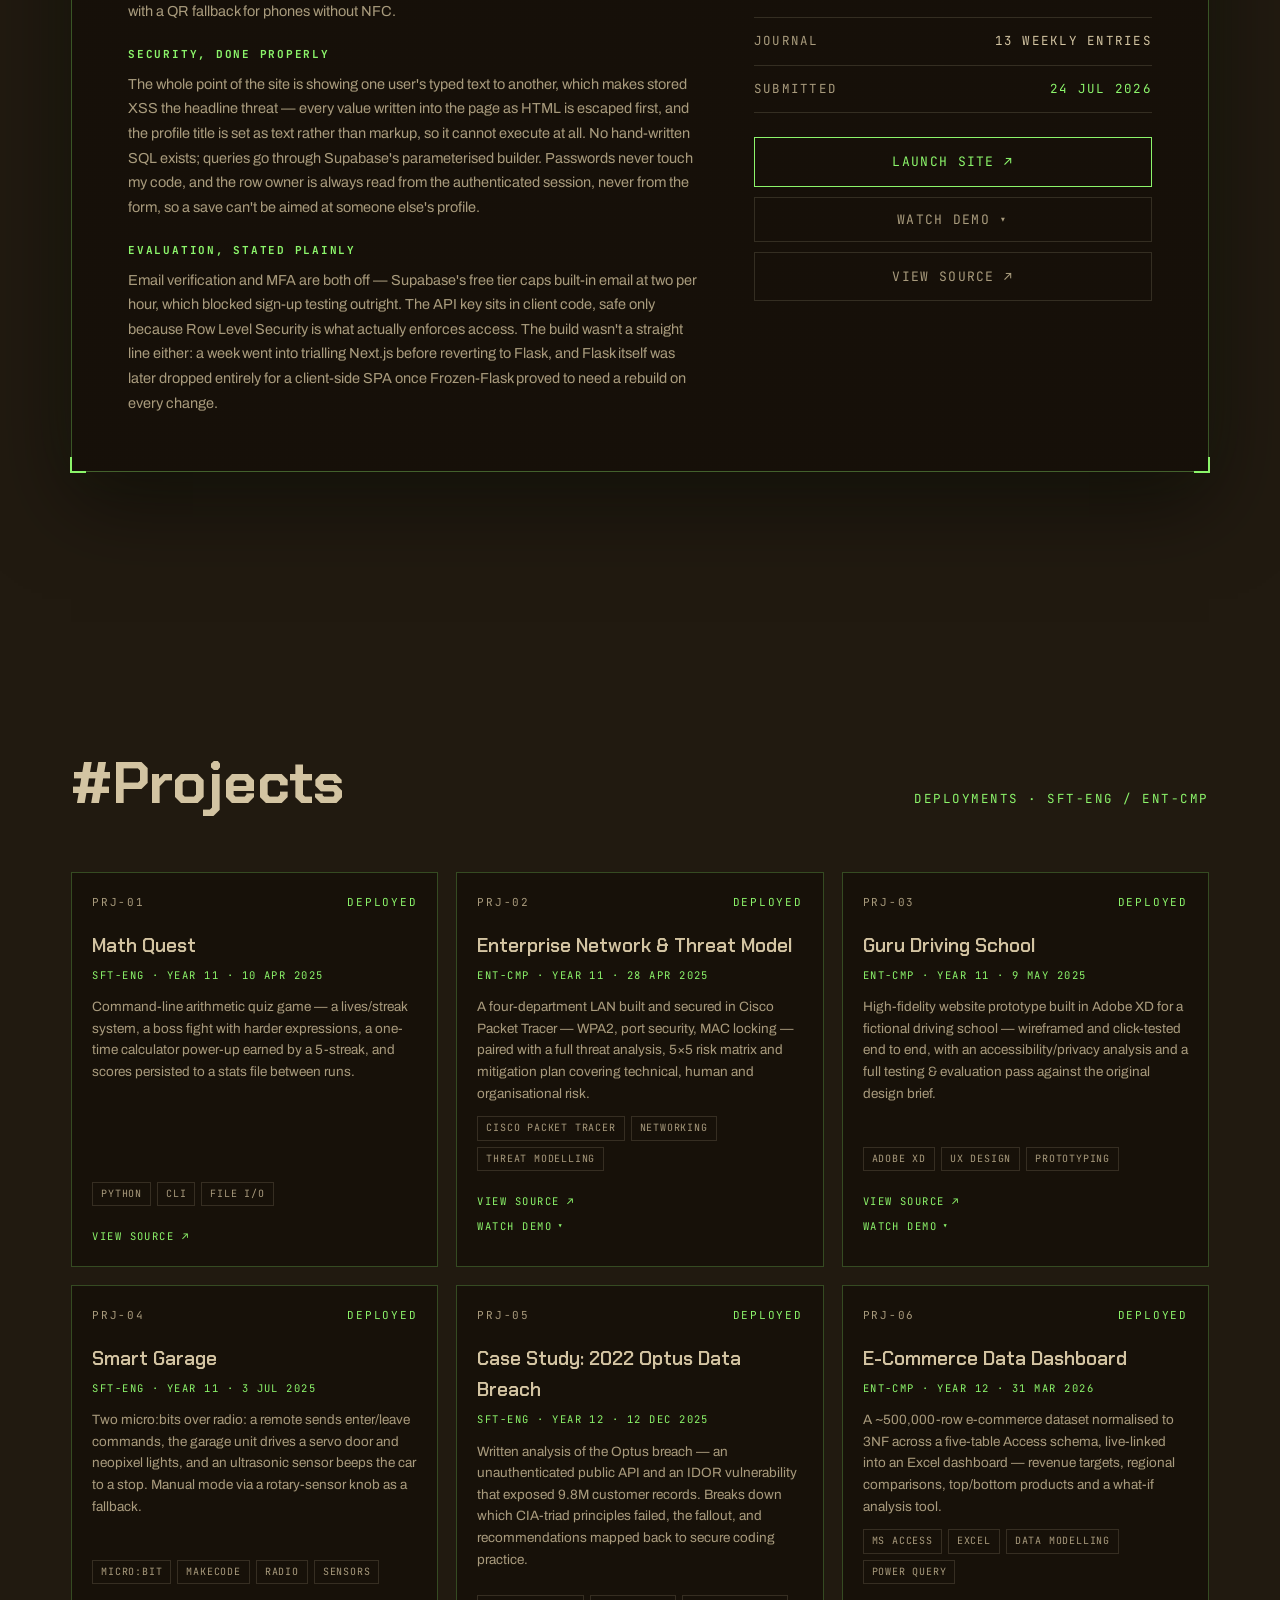
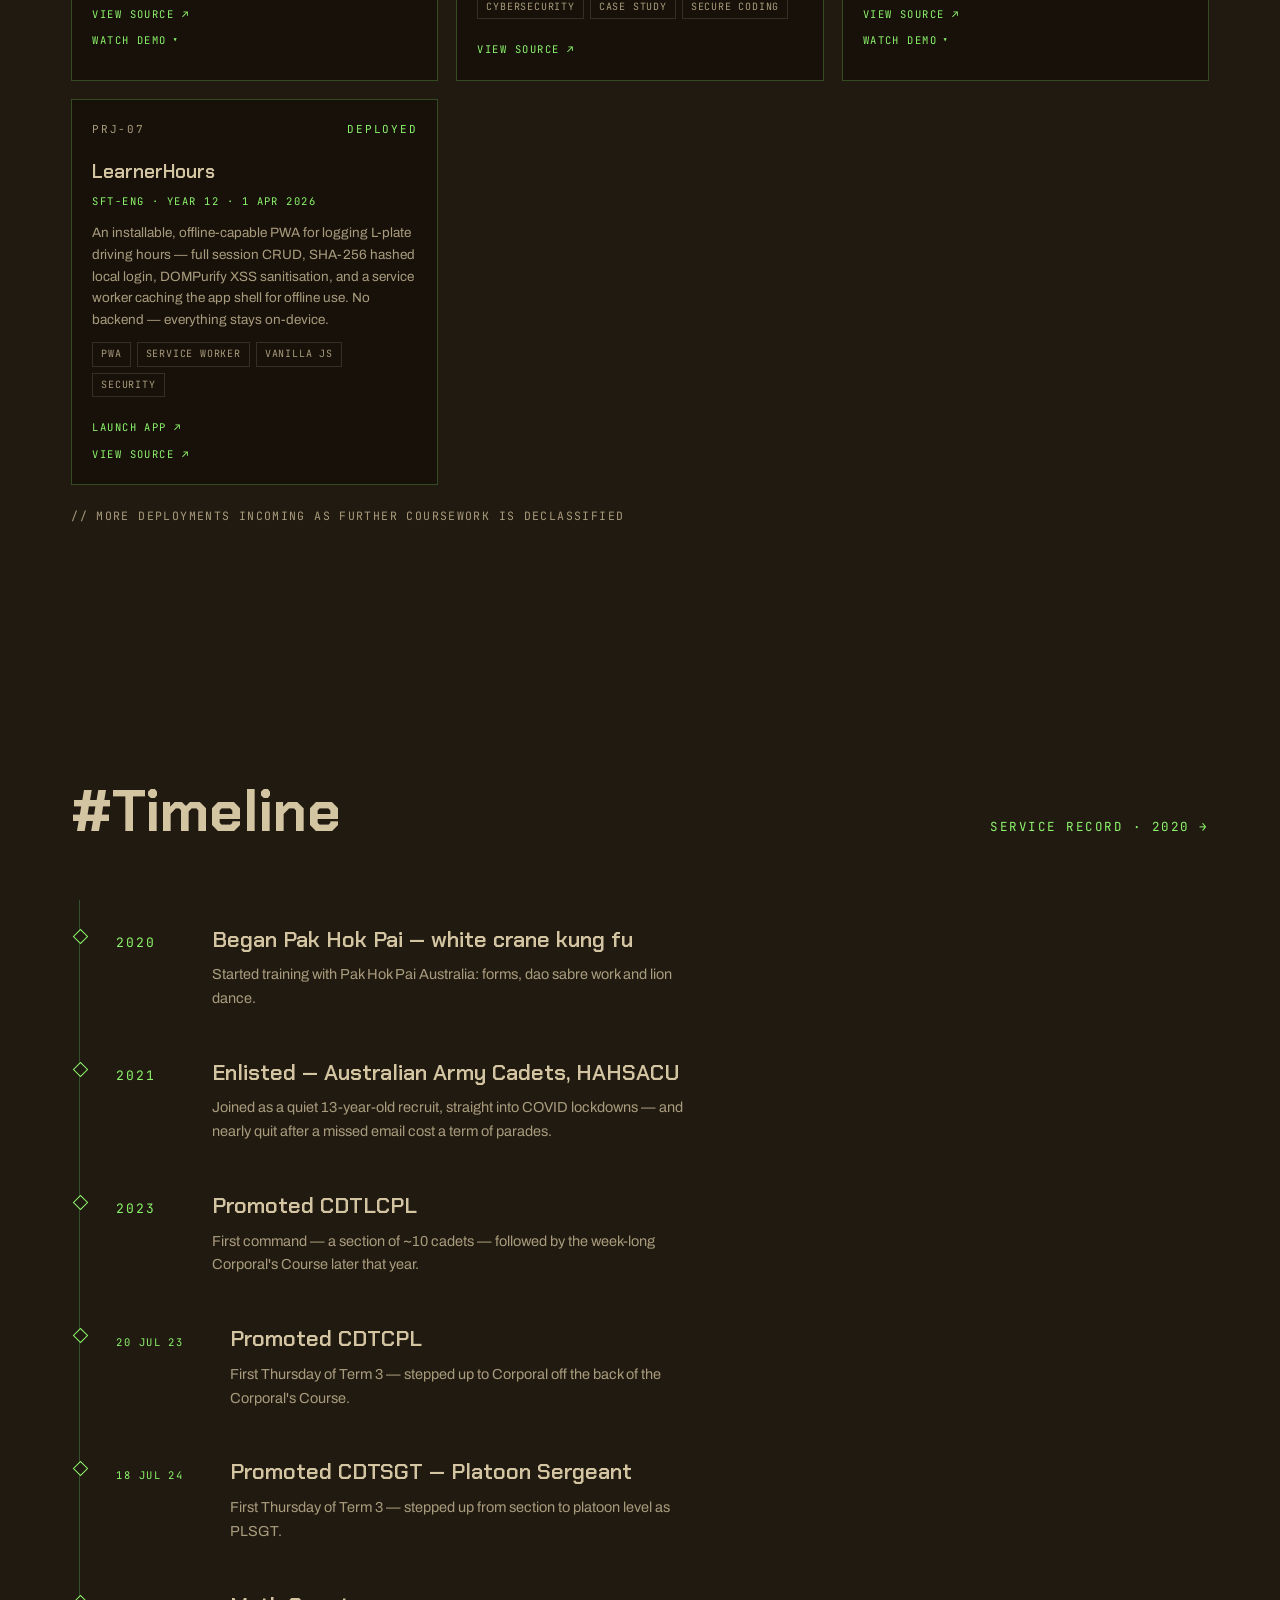
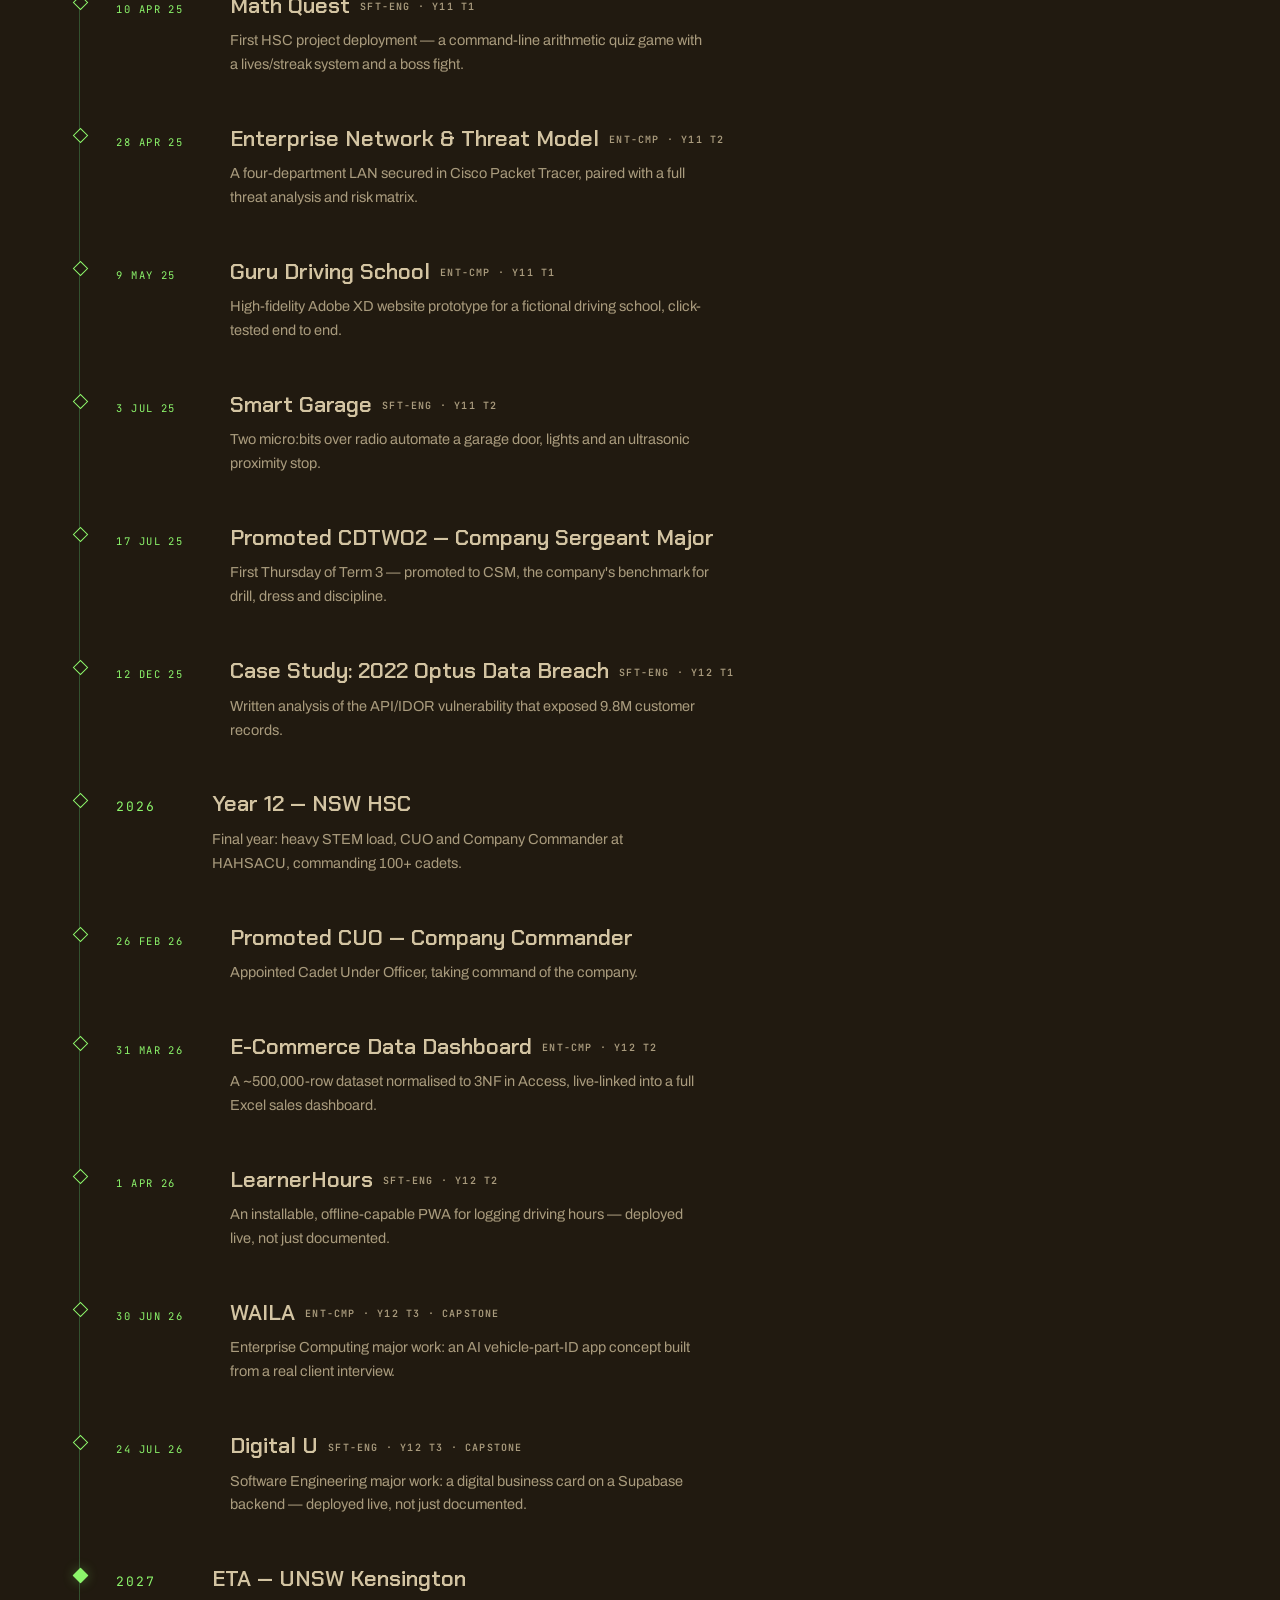
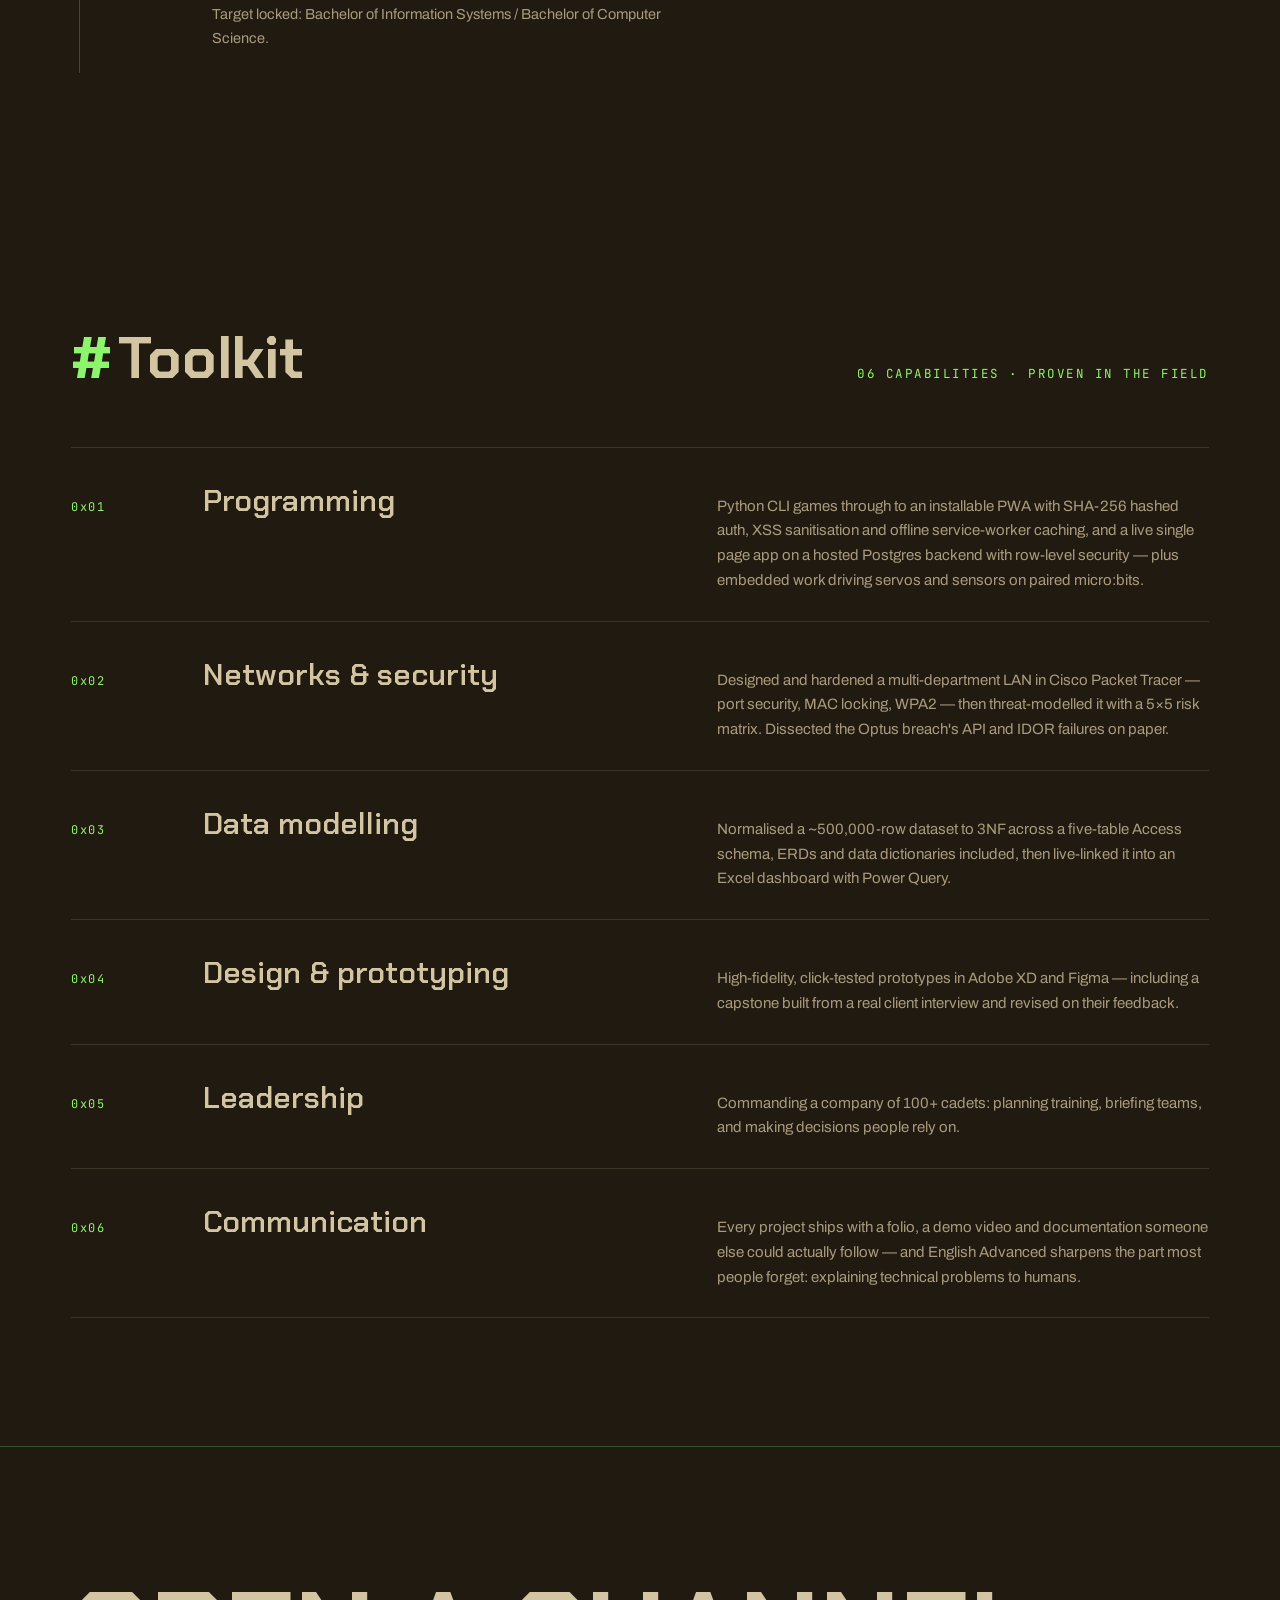
==== commit eacb9f3f: "Fix blank page from the scramble-hover assuming a link wrapper The footer heading became a span when" ====
--- a/index.html
+++ b/index.html
@@ -1505,7 +1505,9 @@
 });
 document.querySelectorAll('[data-scramble-hover]').forEach(el => {
   let busy = false;
-  el.closest('a').addEventListener('mouseenter', () => {
+  /* the hover target is the enclosing link, or the element itself when the
+     label is not wrapped in one (the footer heading sits above a form) */
+  (el.closest('a') || el).addEventListener('mouseenter', () => {
     if (busy) return; busy = true;
     scramble(el, 700);
     setTimeout(() => busy = false, 750);
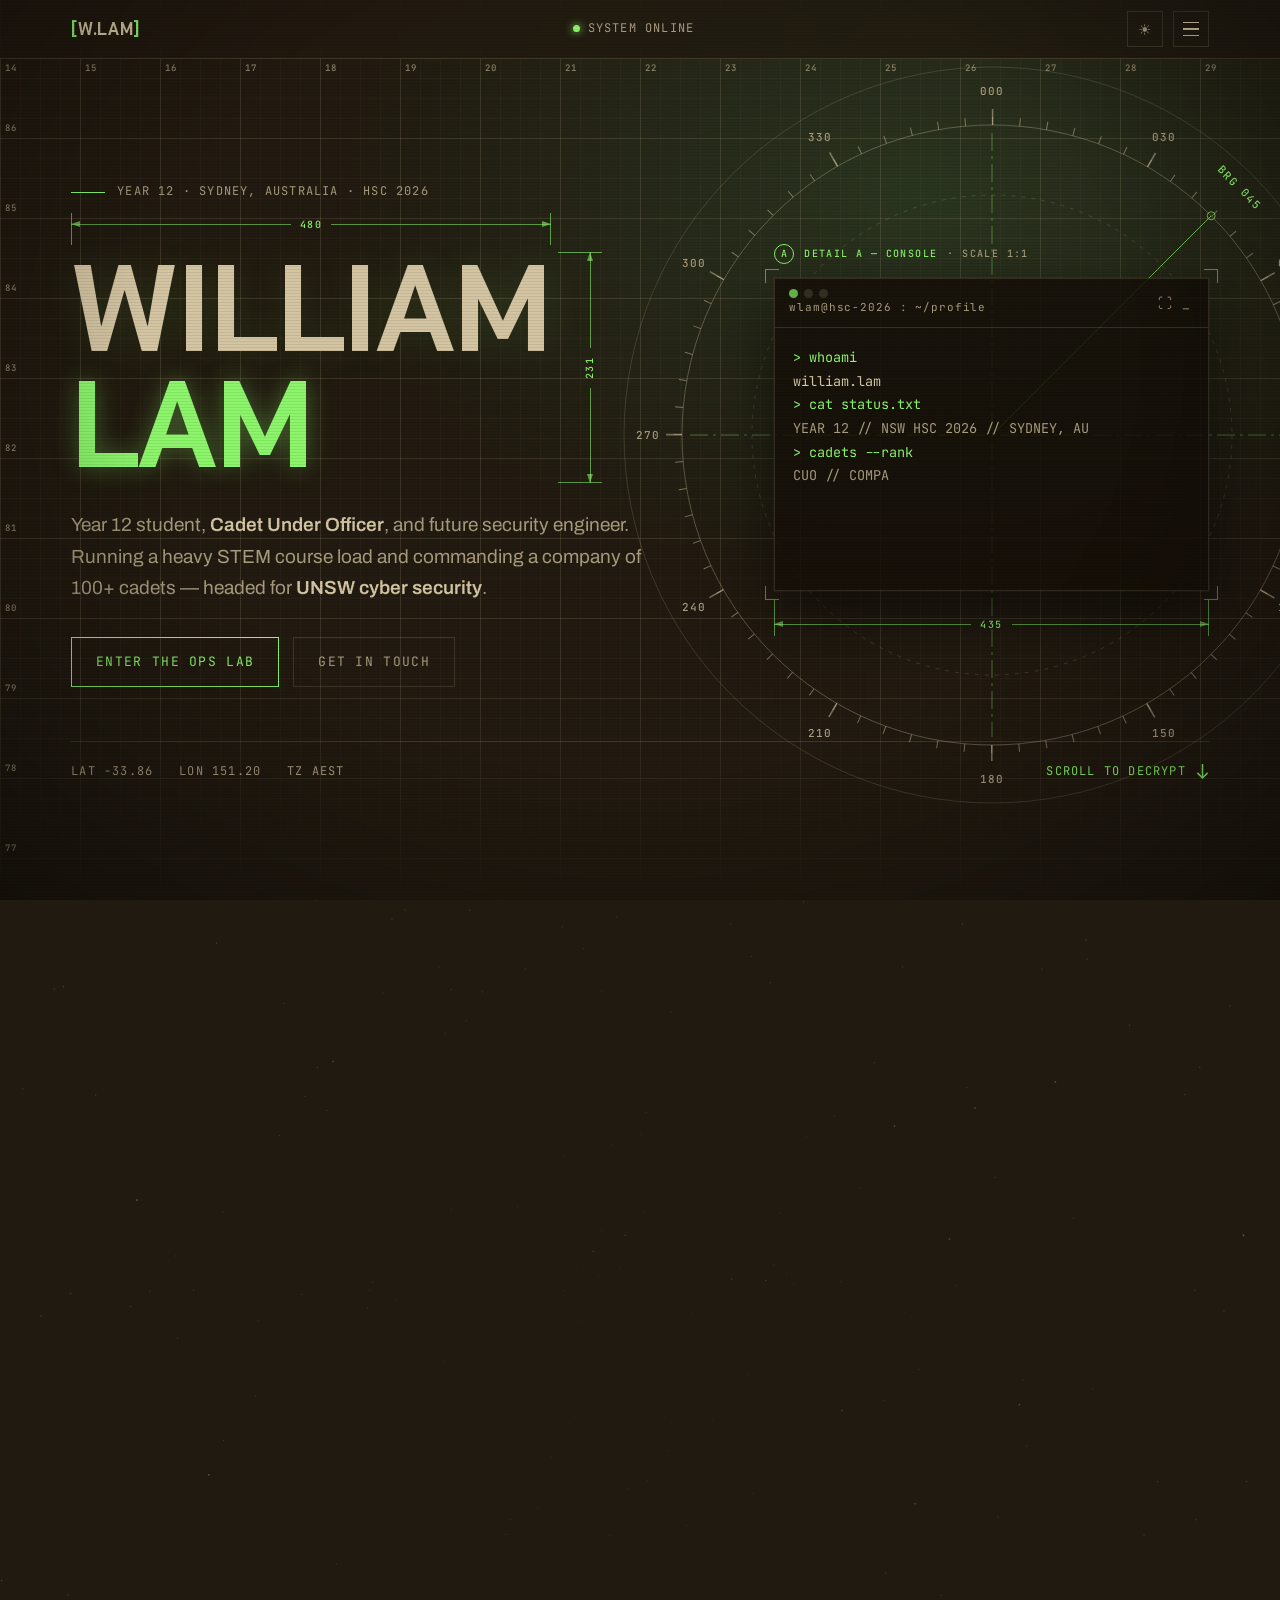
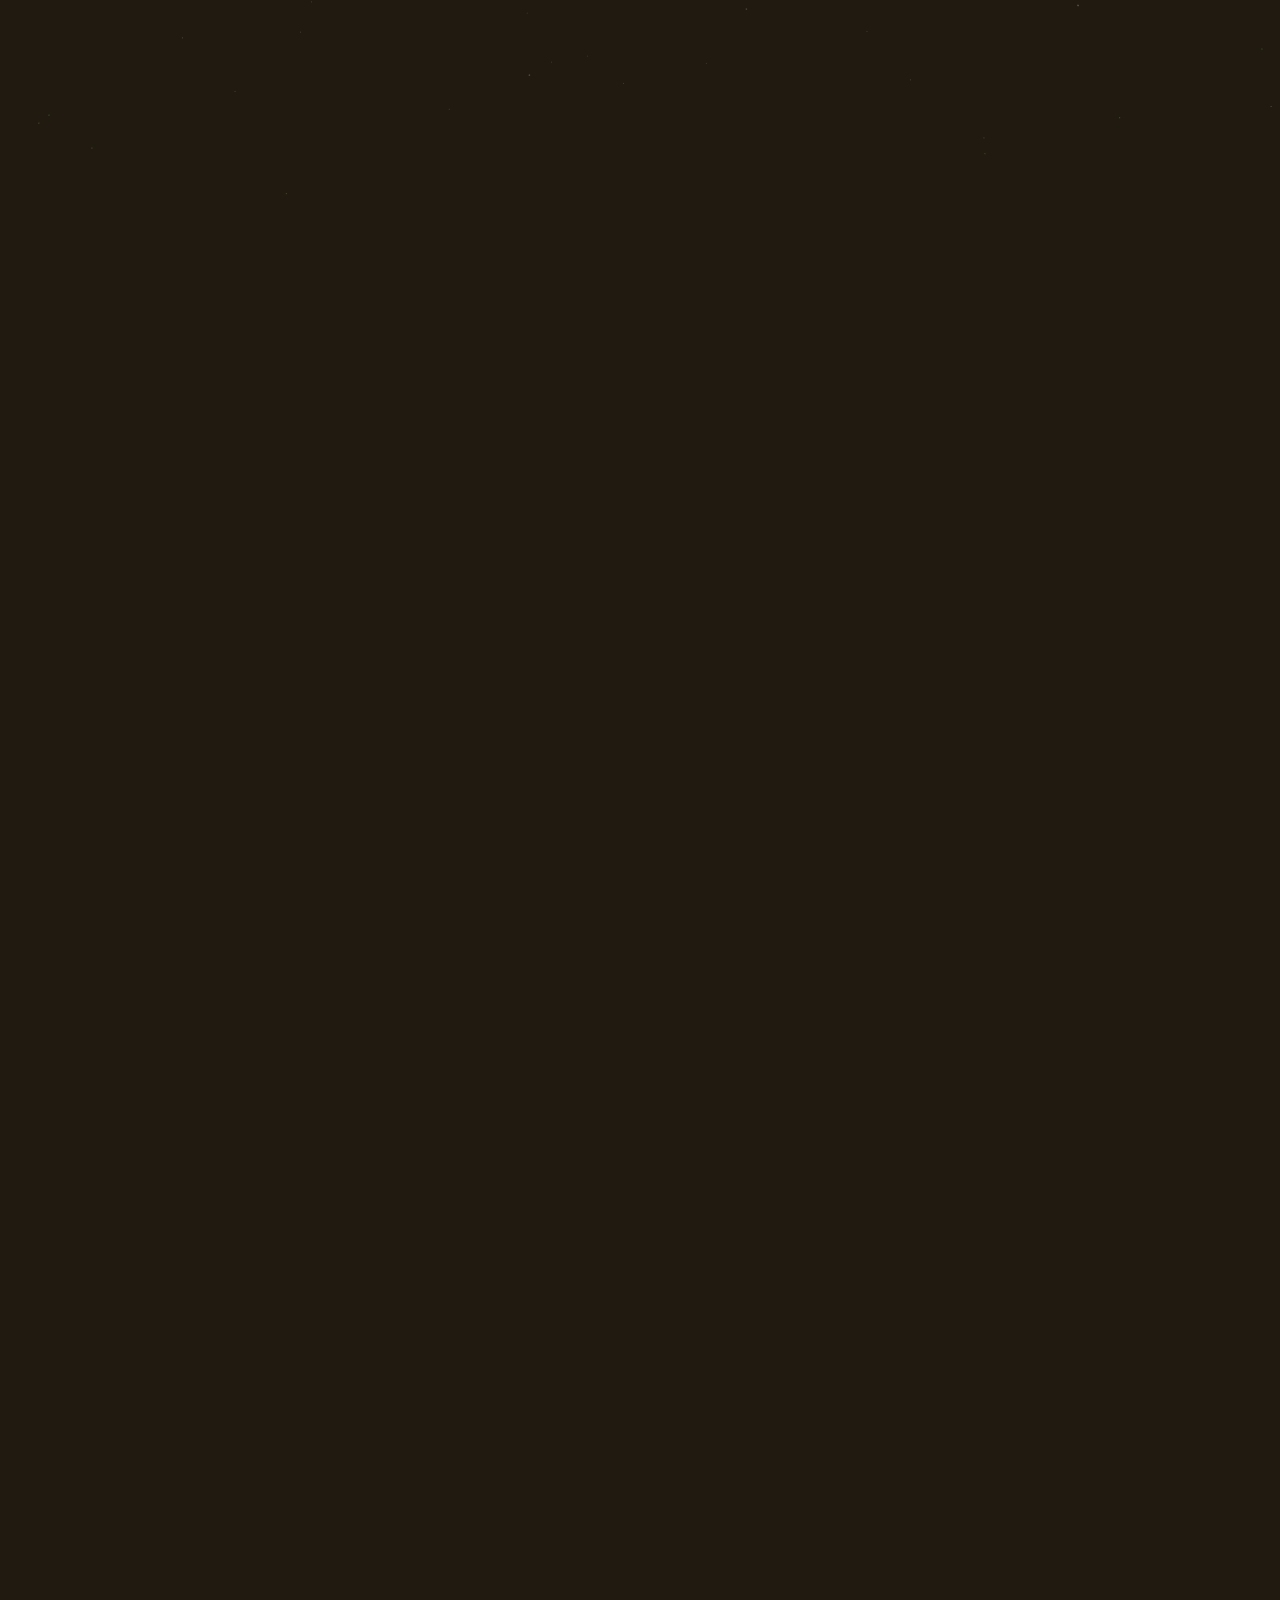
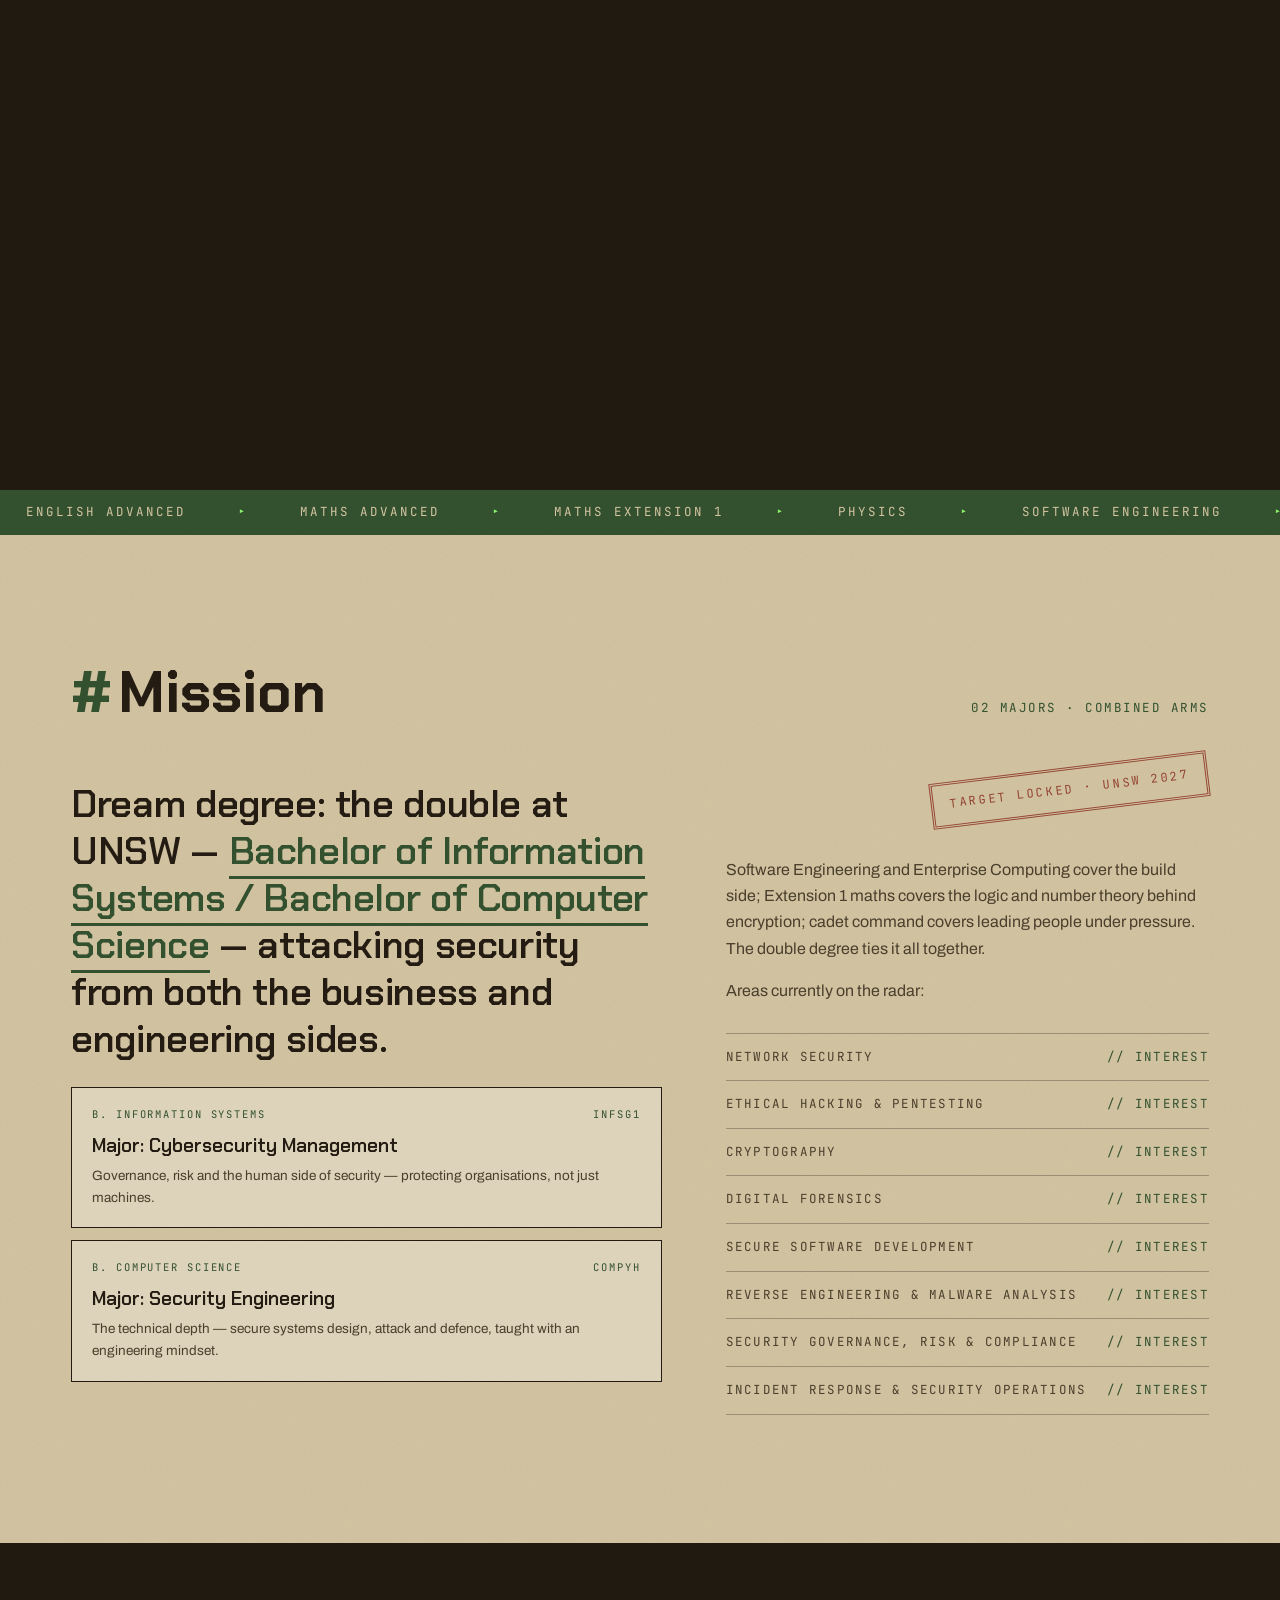
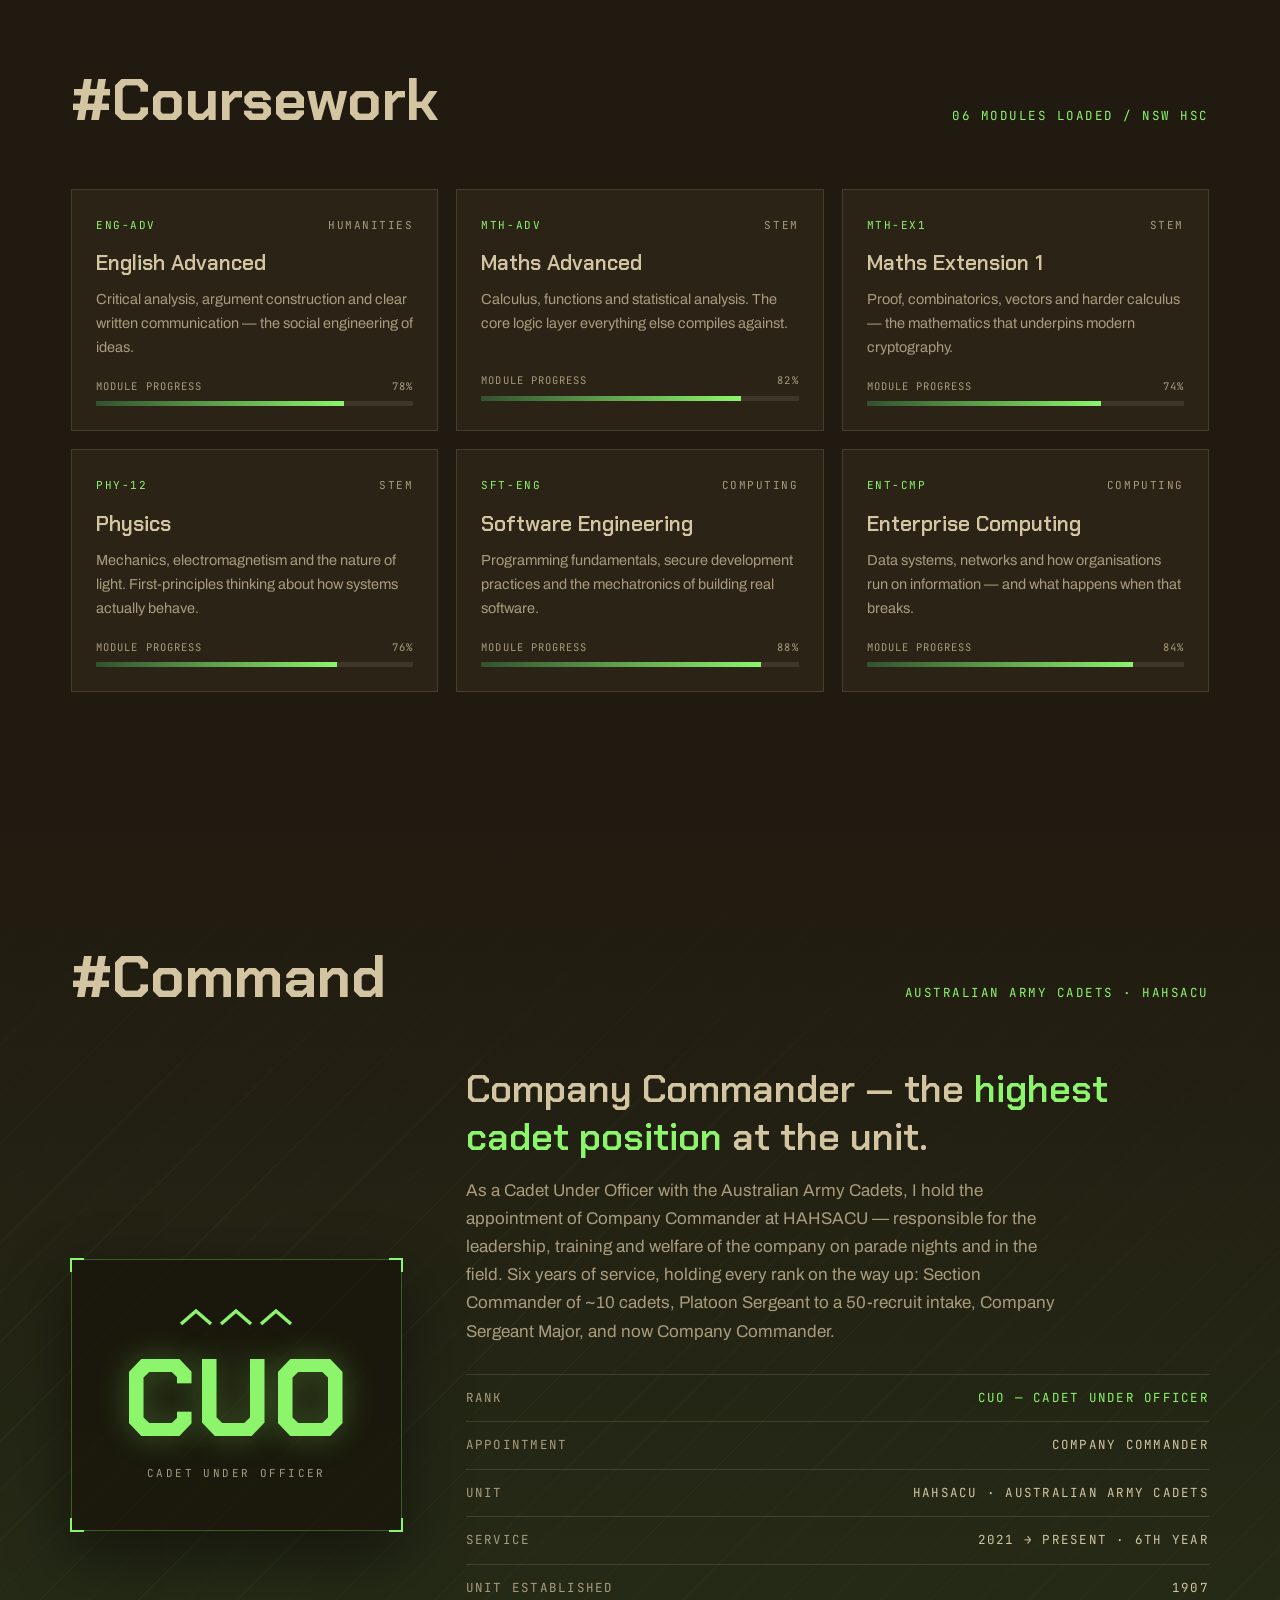
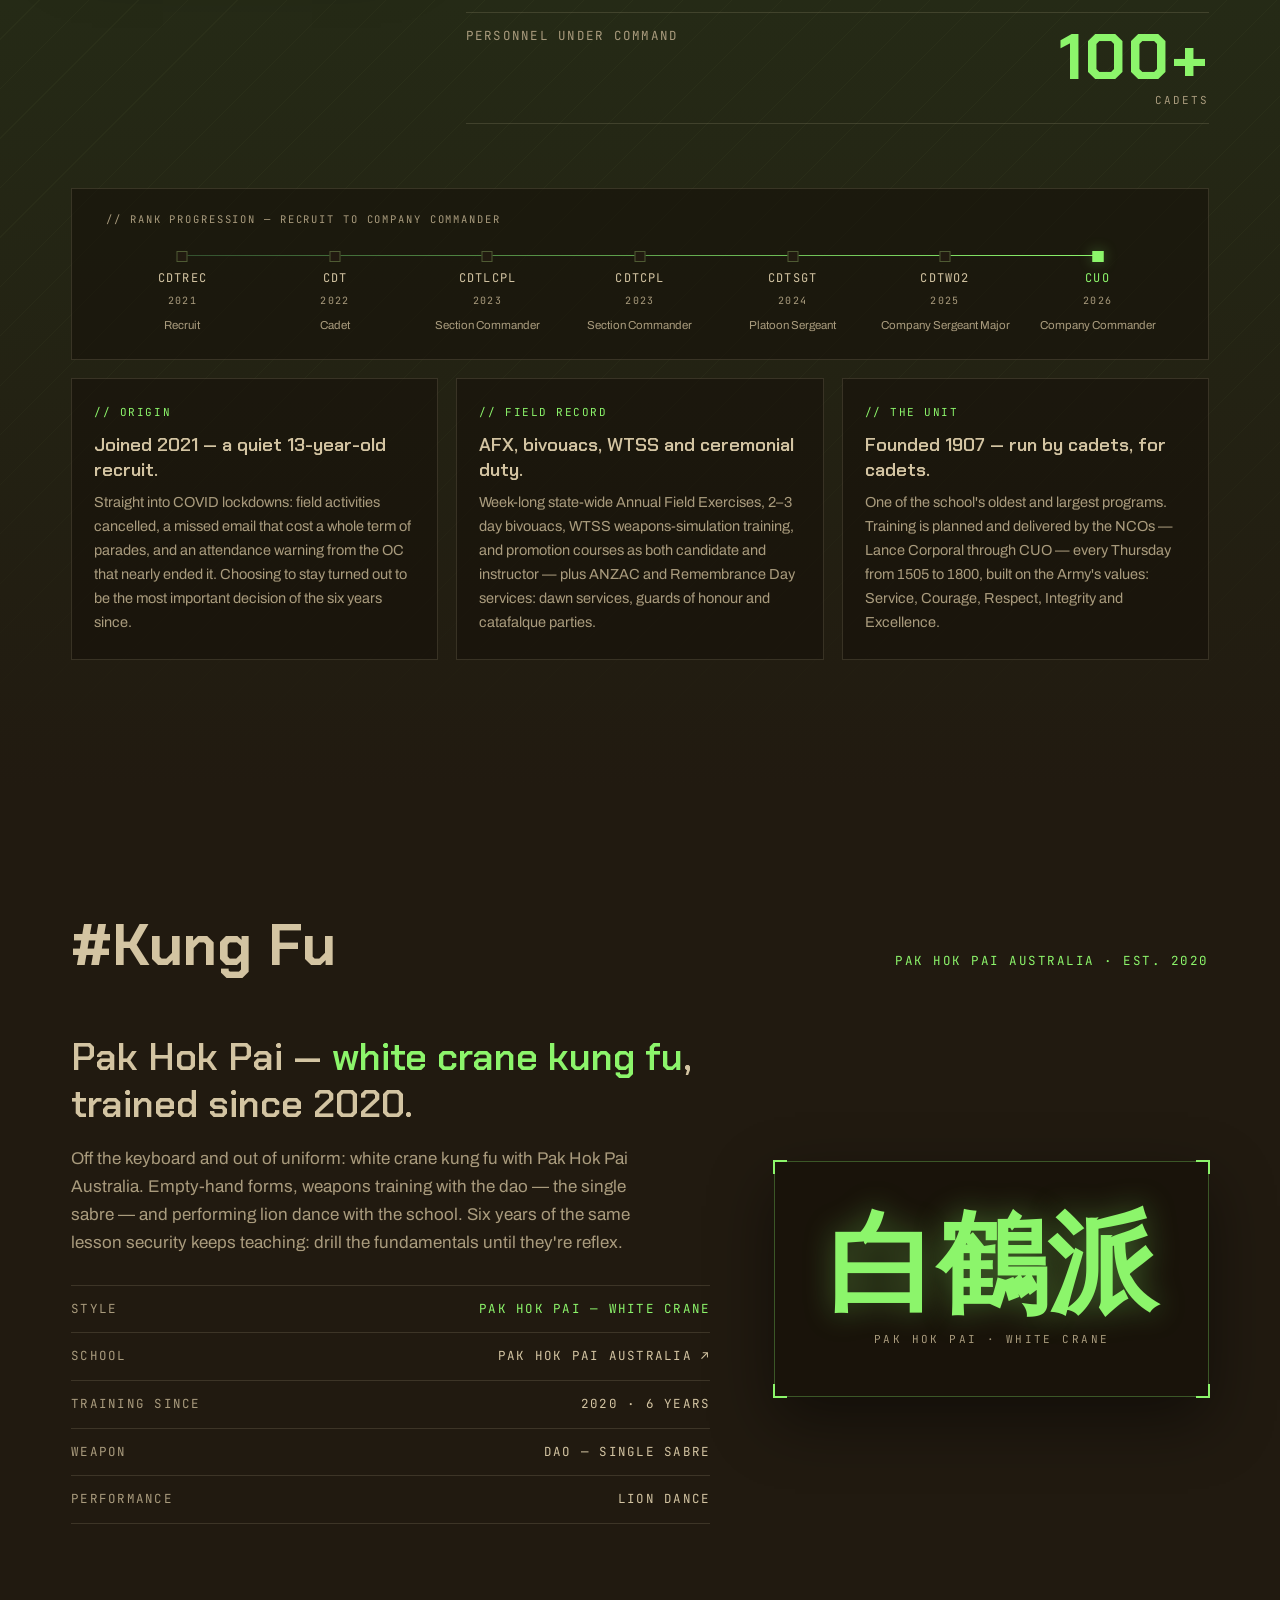
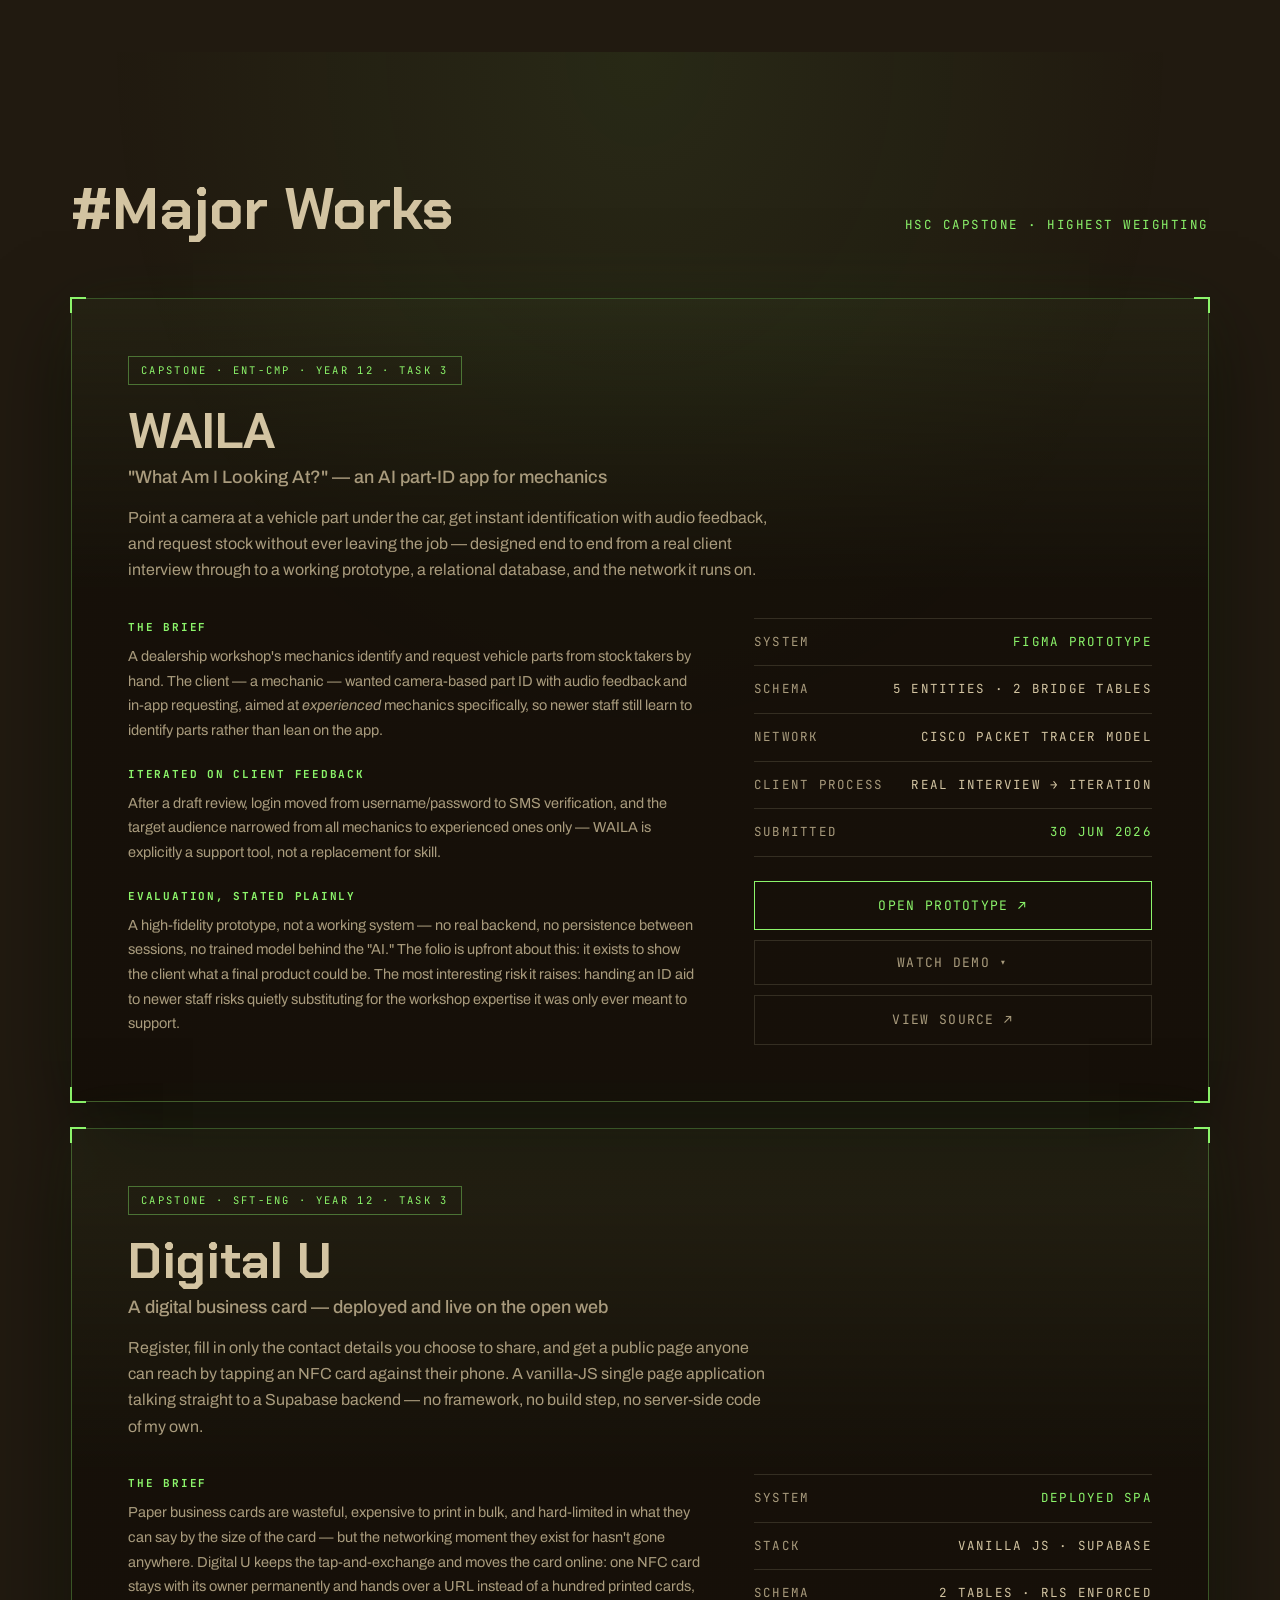
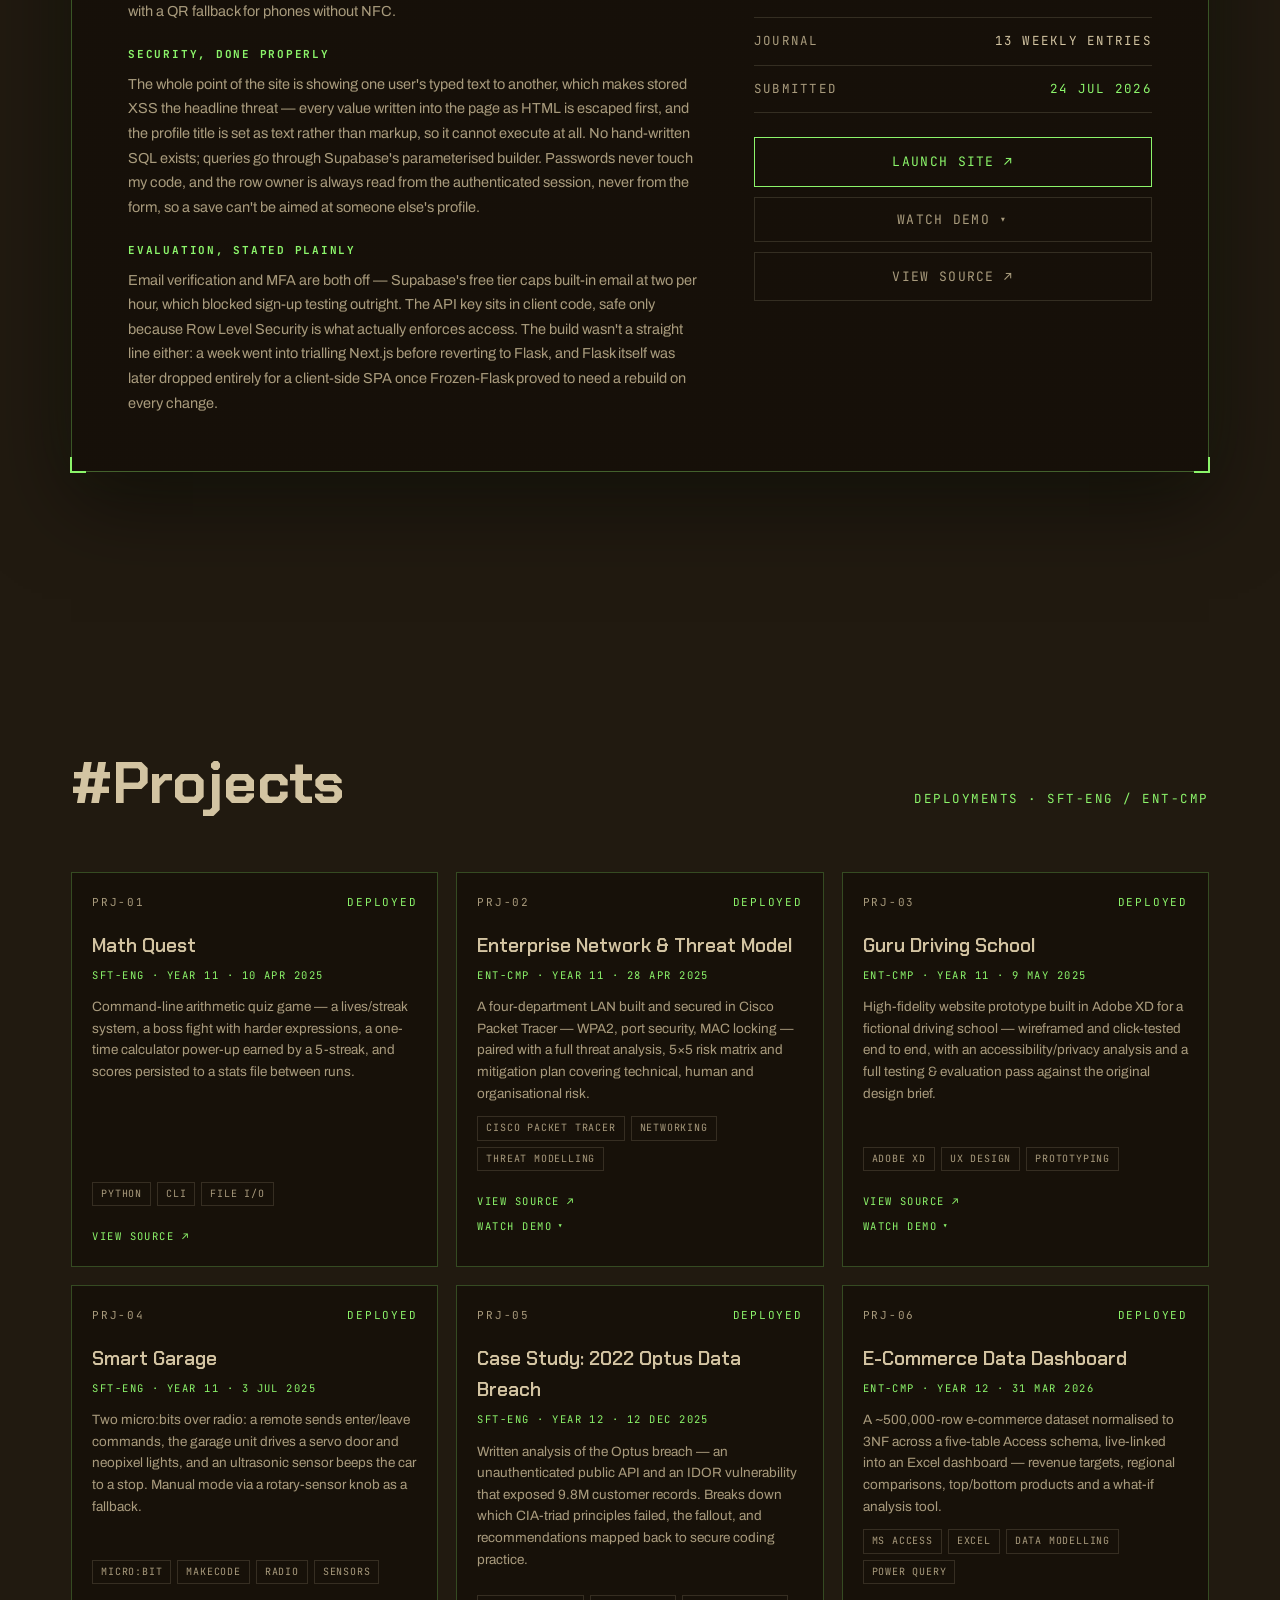
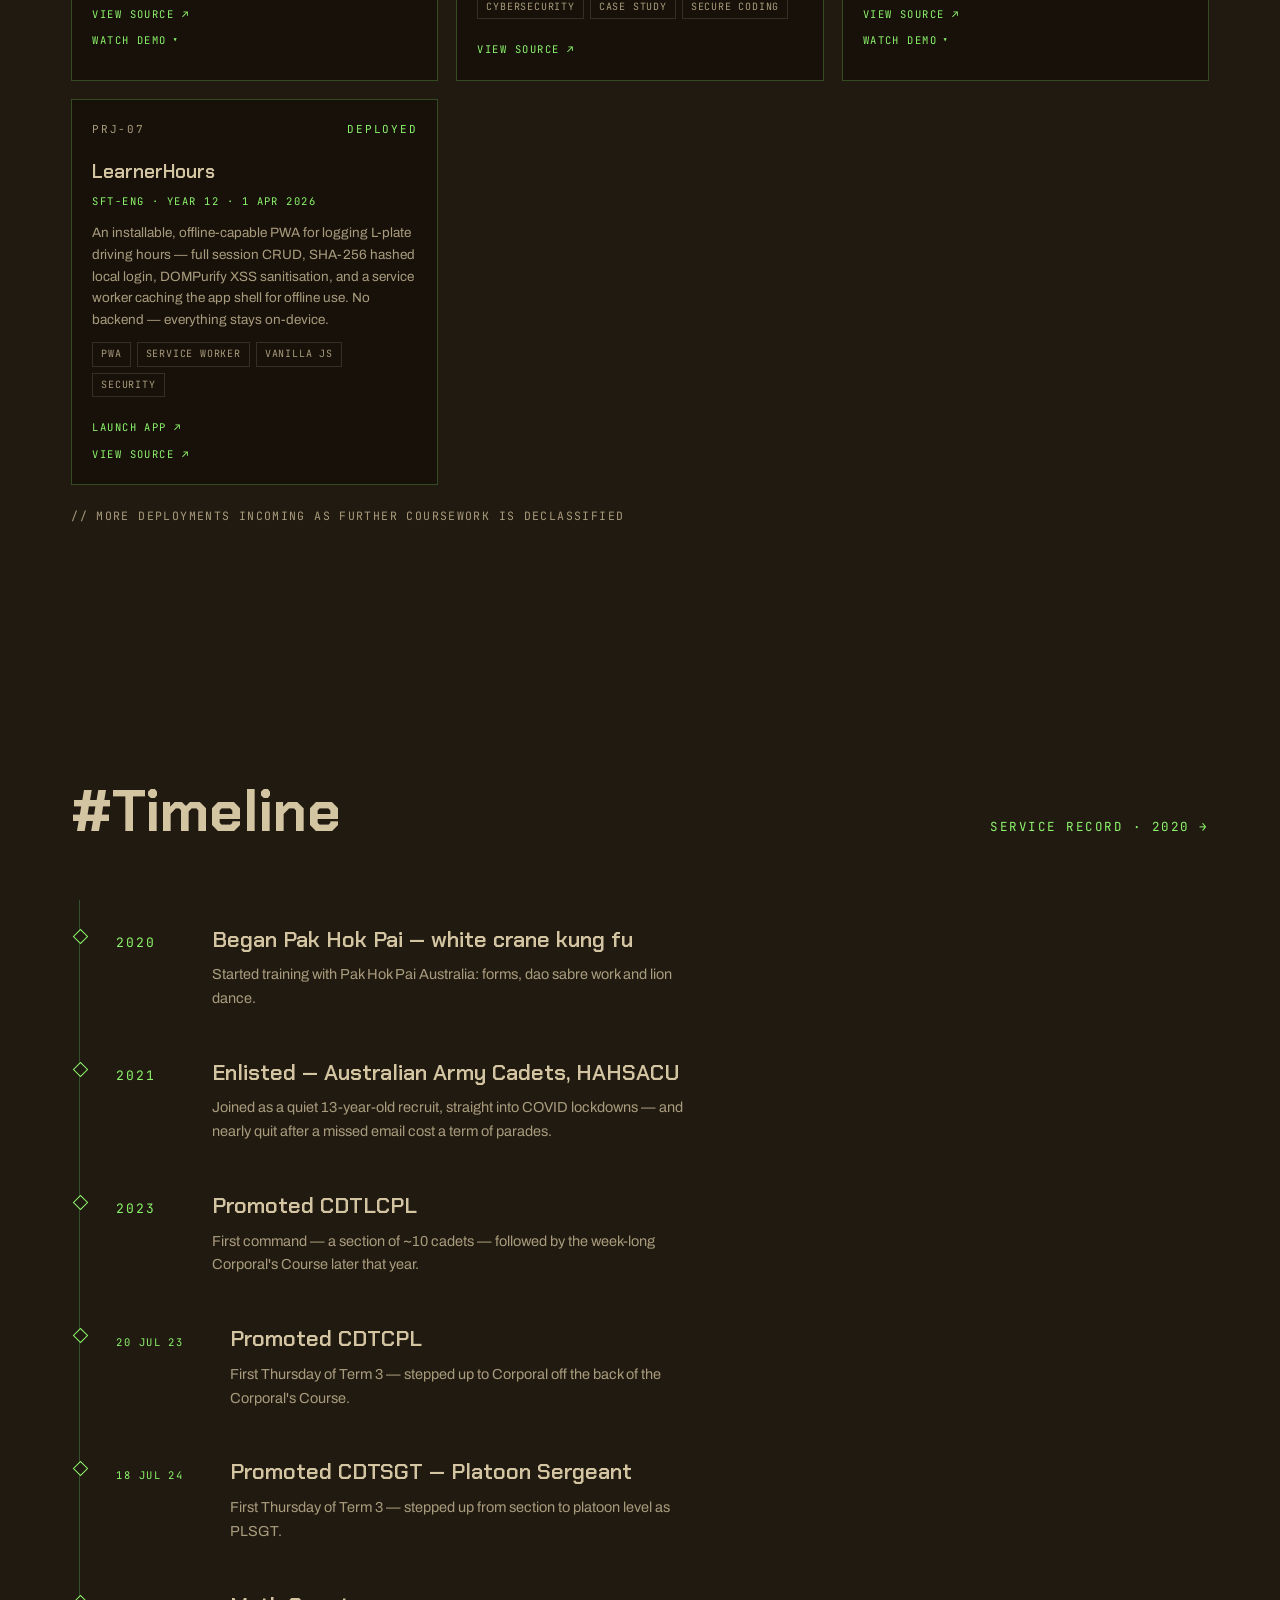
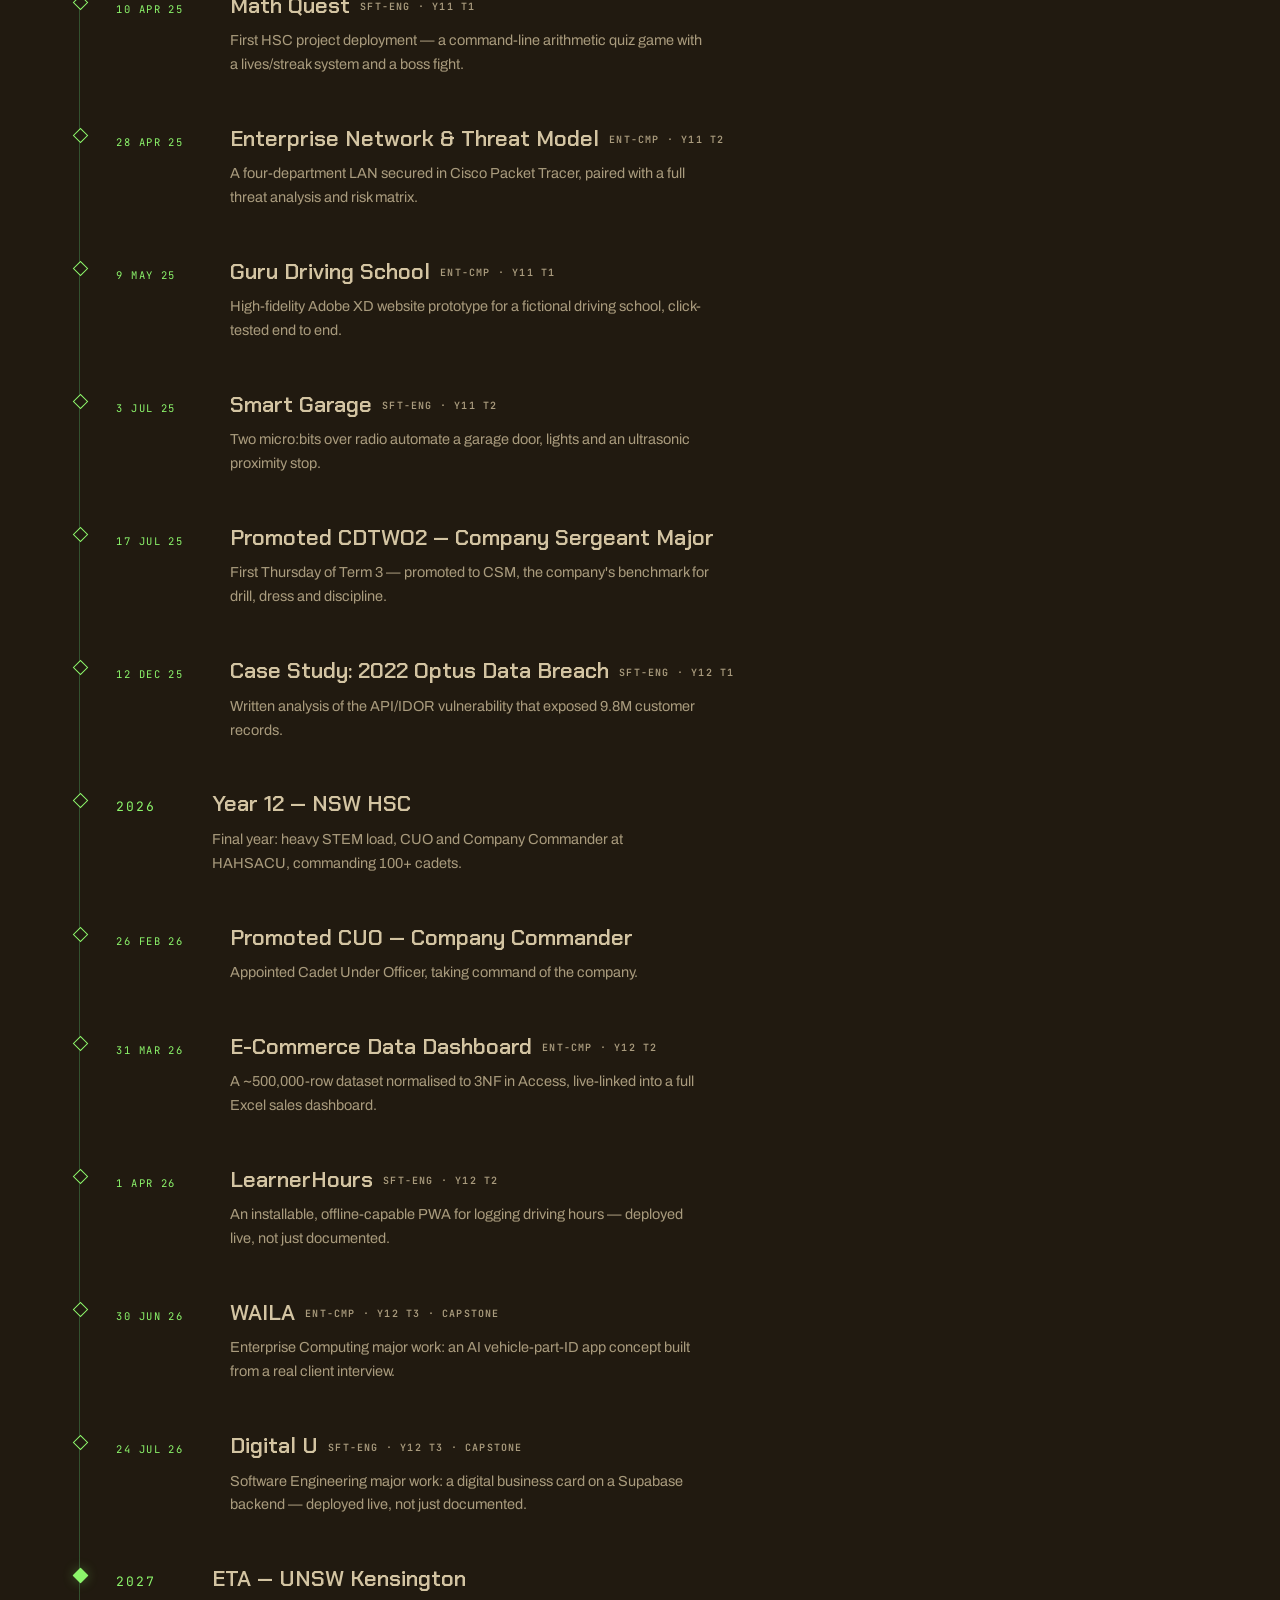
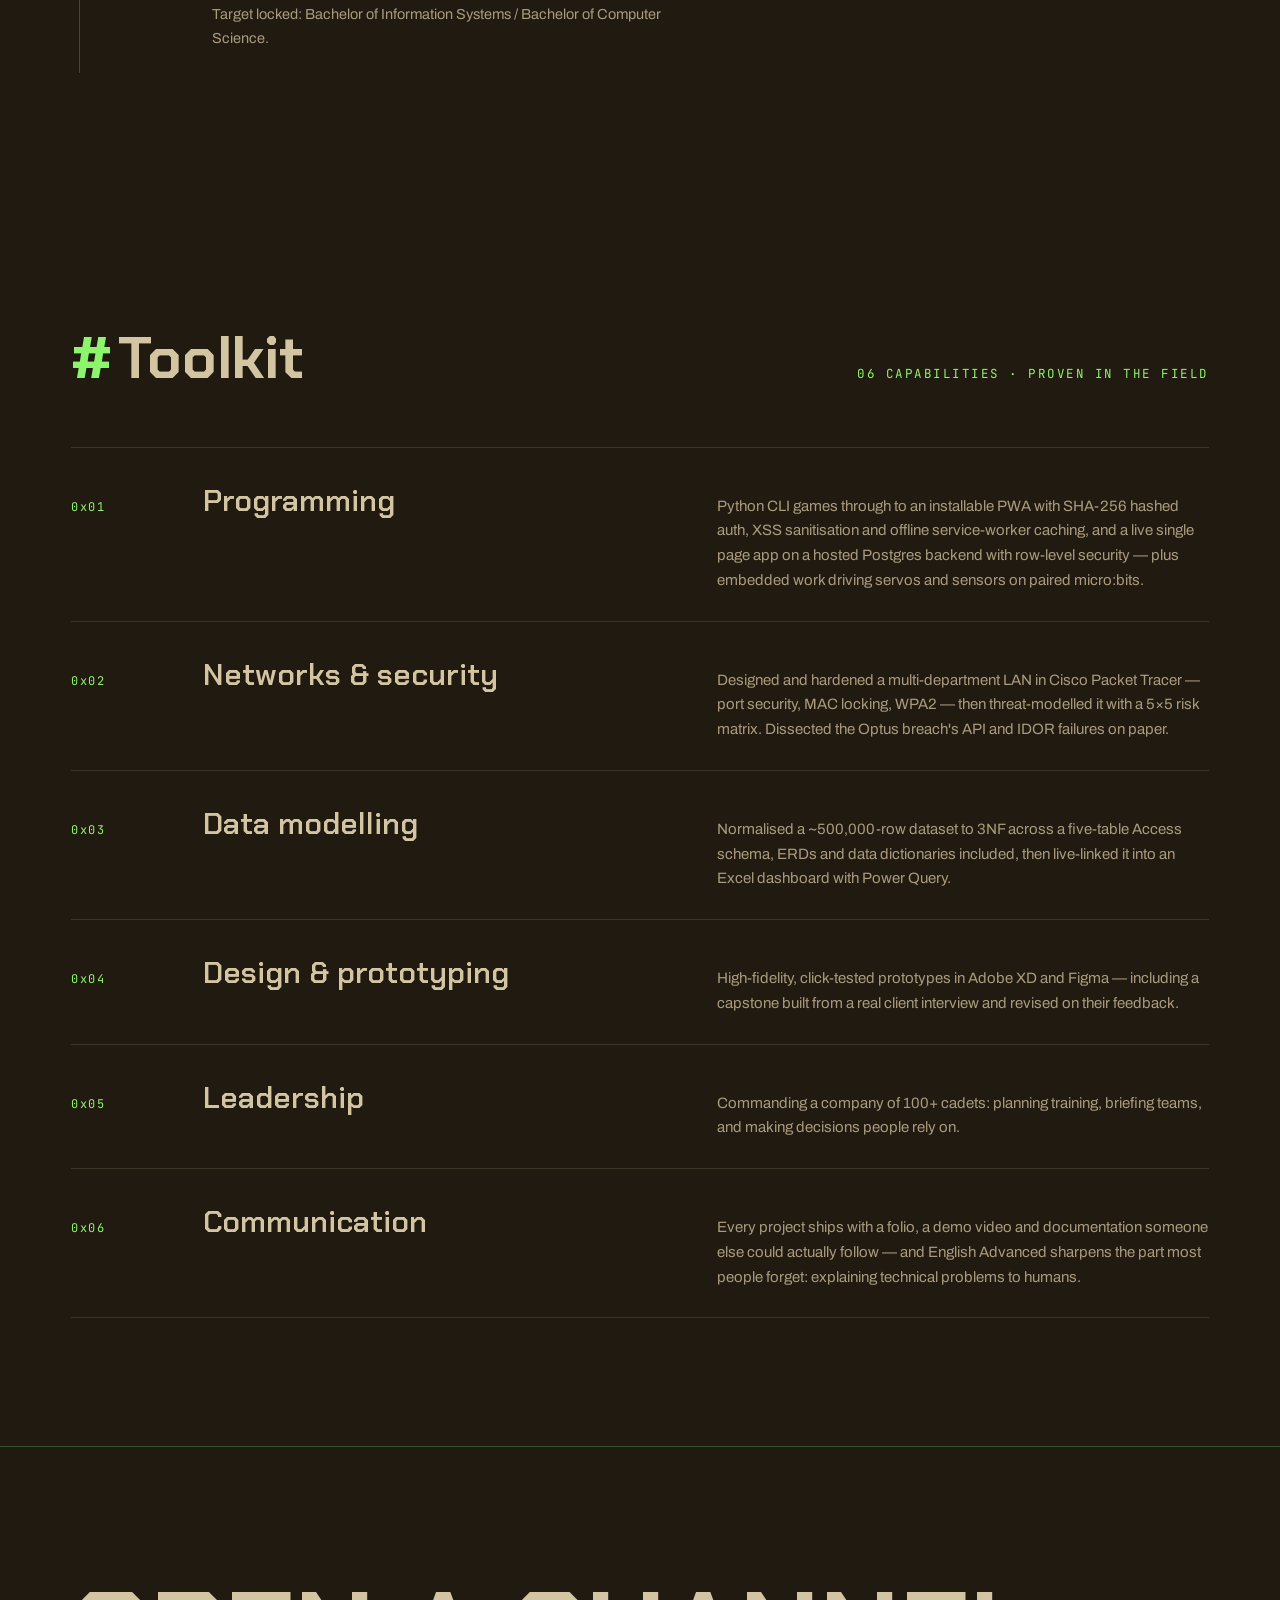
==== commit 578f7b8b: "Draw the landing hero as a blueprint plotting sheet Replace the hero's masked grid with a full-bleed" ====
--- a/index.html
+++ b/index.html
@@ -189,25 +189,103 @@
 }
 
 /* ---------- hero ---------- */
-.hero{
+/* the section is full-bleed so its backdrop can be; .hero-in is the centred column */
+.hero{padding:0;position:relative;overflow:hidden;overflow:clip}
+.hero-in{
   min-height:100svh;display:flex;flex-direction:column;justify-content:center;
-  padding-top:90px;position:relative;
-}
-.hero::before{
-  content:"";position:absolute;inset:0;z-index:-2;
+  padding-top:90px;
+}
+/* blueprint backdrop — the hero is drawn as a plotting sheet. .bp carries the
+   map grid, its easting/northing labels and the moss glow; the bearing ring
+   and dimension lines hang off the elements they annotate (and the ring is
+   cropped by the section's overflow). Everything is bp- prefixed: bare names
+   like .dim already belong to the terminal's output lines. */
+.bp{position:absolute;inset:0;z-index:-2;pointer-events:none}
+.bp::before{
+  content:"";position:absolute;inset:0;
+  background:radial-gradient(ellipse 900px 600px at 72% 22%,rgba(var(--moss-rgb),.5),transparent 65%);
+}
+.bp-grid{
+  position:absolute;inset:0;
   background-image:
-    linear-gradient(var(--line) 1px,transparent 1px),
-    linear-gradient(90deg,var(--line) 1px,transparent 1px);
-  background-size:56px 56px;
-  -webkit-mask-image:radial-gradient(ellipse at 30% 40%,#000 20%,transparent 75%);
-          mask-image:radial-gradient(ellipse at 30% 40%,#000 20%,transparent 75%);
-}
-.hero::after{
-  content:"";position:absolute;inset:0;z-index:-3;
-  background:radial-gradient(ellipse 900px 600px at 75% 20%,rgba(var(--moss-rgb),.5),transparent 65%);
-}
+    linear-gradient(rgba(var(--kraft-rgb),.12) 1px,transparent 1px),
+    linear-gradient(90deg,rgba(var(--kraft-rgb),.12) 1px,transparent 1px),
+    linear-gradient(rgba(var(--kraft-rgb),.04) 1px,transparent 1px),
+    linear-gradient(90deg,rgba(var(--kraft-rgb),.04) 1px,transparent 1px);
+  background-size:80px 80px,80px 80px,20px 20px,20px 20px;
+  background-position:0 58px; /* first line sits on the header's bottom edge */
+  -webkit-mask-image:linear-gradient(#000 75%,transparent);
+          mask-image:linear-gradient(#000 75%,transparent);
+}
+/* grid references: one empty <i> per 80px square, numbered by CSS counters */
+.bp-e,.bp-n{position:absolute;display:flex;font:500 9px/1 var(--mono);letter-spacing:.1em;color:var(--kraft-dim);opacity:.8}
+.bp-e i,.bp-n i{flex:none;font-style:normal}
+.bp-e{left:0;top:64px;counter-reset:bp-e 13}
+.bp-e i{width:80px;padding-left:5px}
+.bp-e i::before{counter-increment:bp-e;content:counter(bp-e)}
+.bp-n{left:5px;top:58px;flex-direction:column;counter-reset:bp-n 87}
+.bp-n i{height:80px;padding-top:66px}
+.bp-n i::before{counter-increment:bp-n -1;content:counter(bp-n)}
+/* bearing ring, centred on the console */
+.bp-ring{
+  position:absolute;left:50%;top:50%;width:min(840px,180vw);aspect-ratio:1;
+  transform:translate(-50%,-50%);z-index:-1;pointer-events:none;overflow:visible;
+}
+.bp-ring circle,.bp-ring line{fill:none;stroke:rgba(var(--kraft-rgb),.34);stroke-width:1}
+.bp-ring .faint{stroke:rgba(var(--kraft-rgb),.18)}
+.bp-ring .tick{stroke:rgba(var(--kraft-rgb),.5);stroke-width:8}
+.bp-ring .tick.major{stroke-width:16}
+.bp-ring .centre{stroke:rgba(var(--phos-rgb),.4);stroke-dasharray:18 5 3 5}
+.bp-ring .brg{stroke:rgba(var(--phos-rgb),.75)}
+.bp-ring text{font:500 11px var(--mono);letter-spacing:.1em;fill:var(--kraft-dim);text-anchor:middle;dominant-baseline:central}
+.bp-ring text.brg{fill:var(--phos);stroke:none}
+/* dimension lines: <b> line, <i> live px value, <b> line — arrowheads on the
+   outer ends, extension lines (::before/::after) reaching back to the part */
+.bp-part{position:relative;width:fit-content}
+.bp-dim{
+  --dl:rgba(var(--phos-rgb),.6);
+  position:absolute;display:flex;align-items:center;pointer-events:none;
+  font:500 10px/1 var(--mono);letter-spacing:.14em;color:var(--phos);
+}
+.bp-dim b{flex:1;position:relative;background:var(--dl)}
+.bp-dim i{font-style:normal;padding:0 9px;white-space:nowrap}
+.bp-dim::before,.bp-dim::after{content:"";position:absolute;background:var(--dl)}
+.bp-dim.x{left:0;right:0;height:13px}
+.bp-dim.x b{height:1px}
+.bp-dim.x b:first-child::before,.bp-dim.x b:last-child::after{content:"";position:absolute;top:-3px;border:3.5px solid transparent}
+.bp-dim.x b:first-child::before{left:0;border-left:0;border-right:9px solid var(--dl)}
+.bp-dim.x b:last-child::after{right:0;border-right:0;border-left:9px solid var(--dl)}
+.bp-dim.x::before,.bp-dim.x::after{width:1px;top:-5px;height:var(--ext)}
+.bp-dim.x::before{left:0}
+.bp-dim.x::after{right:0}
+.bp-dim.x.below::before,.bp-dim.x.below::after{top:auto;bottom:-5px}
+.bp-dim.y{top:0;bottom:0;width:13px;flex-direction:column}
+.bp-dim.y b{width:1px}
+.bp-dim.y i{padding:9px 0;writing-mode:vertical-rl;transform:rotate(180deg)}
+.bp-dim.y b:first-child::before,.bp-dim.y b:last-child::after{content:"";position:absolute;left:-3px;border:3.5px solid transparent}
+.bp-dim.y b:first-child::before{top:0;border-top:0;border-bottom:9px solid var(--dl)}
+.bp-dim.y b:last-child::after{bottom:0;border-bottom:0;border-top:9px solid var(--dl)}
+.bp-dim.y::before,.bp-dim.y::after{height:1px;right:-5px;width:var(--ext)}
+.bp-dim.y::before{top:0}
+.bp-dim.y::after{bottom:0}
+.bp-part .bp-dim.x{top:-34px;--ext:32px}
+.bp-part .bp-dim.y{right:-46px;--ext:44px}
+.term-slot .bp-dim.x{bottom:-40px;--ext:36px}
+/* console callout: detail tag above, registration corners around */
+.bp-tag{
+  position:absolute;left:0;top:-34px;display:flex;align-items:center;gap:10px;pointer-events:none;
+  font:500 10px/1 var(--mono);letter-spacing:.14em;text-transform:uppercase;color:var(--phos);
+}
+.bp-tag em{font-style:normal;width:20px;height:20px;border:1px solid var(--phos);border-radius:50%;display:grid;place-items:center;letter-spacing:0}
+.bp-tag span{color:var(--kraft-dim)}
+.bp-corner{position:absolute;width:14px;height:14px;border:0 solid rgba(var(--phos-rgb),.6);pointer-events:none}
+.bp-corner.tl{left:-9px;top:-9px;border-left-width:1px;border-top-width:1px}
+.bp-corner.tr{right:-9px;top:-9px;border-right-width:1px;border-top-width:1px}
+.bp-corner.bl{left:-9px;bottom:-9px;border-left-width:1px;border-bottom-width:1px}
+.bp-corner.br{right:-9px;bottom:-9px;border-right-width:1px;border-bottom-width:1px}
 .hero-grid{display:grid;grid-template-columns:1.35fr .9fr;gap:clamp(28px,4vw,64px);align-items:center}
 .eyebrow{display:flex;align-items:center;gap:12px;margin-bottom:18px;color:var(--kraft-dim)}
+.hero .eyebrow{margin-bottom:50px} /* room for the name's width dimension */
 .eyebrow::before{content:"";width:34px;height:1px;background:var(--phos)}
 h1.name{
   font-family:var(--disp);font-weight:700;
@@ -289,6 +367,7 @@
 .term.fullscreen .term-min{display:none}
 body.term-fs-lock{overflow:hidden}
 body.term-fs-lock header{display:none} /* keep the fixed site chrome from bleeding into the terminal's title bar */
+body.term-fs-lock .term-slot>:not(.term){visibility:hidden} /* the slot collapses while the console is out of flow; park its annotations */
 @media(max-width:600px){.term.fullscreen{width:calc(100vw - 16px)}}
 
 .hero-foot{
@@ -303,6 +382,12 @@
 @media(max-width:900px){
   .hero-grid{grid-template-columns:1fr}
   .term{max-width:560px}
+  /* slot hugs the console so the ring and width dimension stay centred on it */
+  .term-slot{max-width:560px;margin-top:28px}
+  .bp-part .bp-dim.y{right:-38px;--ext:36px}
+  /* stacked layout: the ring now crosses the copy, so strip it to faint arcs */
+  .bp-n,.bp-ring text,.bp-ring .centre,.bp-ring .brg{display:none}
+  .bp-ring{opacity:.55}
 }
 
 /* ---------- ticker ---------- */
@@ -760,46 +845,71 @@
 </header>
 
 <!-- ================= HERO ================= -->
-<section class="hero wrap" id="top">
-  <div class="hero-grid">
-    <div>
-      <div class="eyebrow mono">Year 12 · Sydney, Australia · HSC 2026</div>
-      <h1 class="name">
-        <span class="glitchable" data-scramble>WILLIAM</span>
-        <span class="glitchable accent" data-scramble>LAM</span>
-      </h1>
-      <p class="hero-sub">Year 12 student, <b>Cadet Under Officer</b>, and future security engineer. Running a heavy STEM course load and commanding a company of 100+ cadets — headed for <b>UNSW cyber security</b>.</p>
-      <div class="hero-cta">
-        <a class="btn" href="ops/">Enter the ops lab</a>
-        <a class="btn ghost" href="#contact">Get in touch</a>
+<section class="hero" id="top">
+  <div class="bp" aria-hidden="true">
+    <div class="bp-grid"></div>
+    <div class="bp-e"><i></i><i></i><i></i><i></i><i></i><i></i><i></i><i></i><i></i><i></i><i></i><i></i><i></i><i></i><i></i><i></i><i></i><i></i><i></i><i></i><i></i><i></i><i></i><i></i><i></i><i></i><i></i><i></i><i></i><i></i><i></i><i></i><i></i><i></i><i></i><i></i><i></i><i></i><i></i><i></i><i></i><i></i><i></i><i></i><i></i><i></i><i></i><i></i></div>
+    <div class="bp-n"><i></i><i></i><i></i><i></i><i></i><i></i><i></i><i></i><i></i><i></i><i></i><i></i><i></i><i></i><i></i><i></i><i></i><i></i><i></i><i></i></div>
+  </div>
+  <div class="wrap hero-in">
+    <div class="hero-grid">
+      <div>
+        <div class="eyebrow mono">Year 12 · Sydney, Australia · HSC 2026</div>
+        <div class="bp-part">
+          <h1 class="name">
+            <span class="glitchable" data-scramble>WILLIAM</span>
+            <span class="glitchable accent" data-scramble>LAM</span>
+          </h1>
+          <span class="bp-dim x" aria-hidden="true"><b></b><i data-dim="w"></i><b></b></span>
+          <span class="bp-dim y" aria-hidden="true"><b></b><i data-dim="h"></i><b></b></span>
+        </div>
+        <p class="hero-sub">Year 12 student, <b>Cadet Under Officer</b>, and future security engineer. Running a heavy STEM course load and commanding a company of 100+ cadets — headed for <b>UNSW cyber security</b>.</p>
+        <div class="hero-cta">
+          <a class="btn" href="ops/">Enter the ops lab</a>
+          <a class="btn ghost" href="#contact">Get in touch</a>
+        </div>
+      </div>
+
+      <div class="term-slot" id="termSlot">
+        <svg class="bp-ring" viewBox="-420 -420 840 840" aria-hidden="true">
+          <circle r="310"/>
+          <circle class="tick" r="314" stroke-dasharray="1 26.402" stroke-dashoffset=".5"/>
+          <circle class="tick major" r="318" stroke-dasharray="1.6 164.904" stroke-dashoffset=".8"/>
+          <circle class="faint" r="368"/>
+          <circle class="faint" r="240" stroke-dasharray="4 6"/>
+          <line class="centre" x1="-302" y1="0" x2="302" y2="0"/><line class="centre" x1="0" y1="-302" x2="0" y2="302"/>
+          <line class="brg" x1="0" y1="0" x2="219.2" y2="-219.2"/><circle class="brg" cx="219.2" cy="-219.2" r="4"/>
+          <text class="brg" x="247.5" y="-247.5" transform="rotate(45 247.5 -247.5)">BRG 045</text>
+          <text x="0" y="-344">000</text><text x="172" y="-297.9">030</text><text x="297.9" y="-172">060</text><text x="344" y="0">090</text><text x="297.9" y="172">120</text><text x="172" y="297.9">150</text><text x="0" y="344">180</text><text x="-172" y="297.9">210</text><text x="-297.9" y="172">240</text><text x="-344" y="0">270</text><text x="-297.9" y="-172">300</text><text x="-172" y="-297.9">330</text>
+        </svg>
+        <span class="bp-tag" aria-hidden="true"><em>A</em>Detail A — console <span>· scale 1:1</span></span>
+        <i class="bp-corner tl" aria-hidden="true"></i><i class="bp-corner tr" aria-hidden="true"></i><i class="bp-corner bl" aria-hidden="true"></i><i class="bp-corner br" aria-hidden="true"></i>
+        <span class="bp-dim x below" aria-hidden="true"><b></b><i data-dim="w"></i><b></b></span>
+        <div class="term" id="termShell" aria-label="Interactive terminal — William's profile boot sequence; type help for commands, cd to navigate">
+          <div class="term-bar">
+            <span><span class="lights"><i></i><i></i><i></i></span>wlam@hsc-2026 : ~/profile</span>
+            <span class="term-btns">
+              <button type="button" class="term-full" id="termFull" aria-label="Fullscreen terminal" title="Fullscreen (or type: fullscreen)">⛶</button>
+              <button type="button" class="term-min" id="termMin" aria-label="Minimize terminal">_</button>
+            </span>
+          </div>
+          <div class="term-body" id="terminal" aria-hidden="true"></div>
+          <input id="termKb" type="text" autocomplete="off" autocapitalize="off" spellcheck="false" aria-label="Terminal command input">
+        </div>
       </div>
     </div>
 
-    <div class="term-slot" id="termSlot">
-      <div class="term" id="termShell" aria-label="Interactive terminal — William's profile boot sequence; type help for commands, cd to navigate">
-        <div class="term-bar">
-          <span><span class="lights"><i></i><i></i><i></i></span>wlam@hsc-2026 : ~/profile</span>
-          <span class="term-btns">
-            <button type="button" class="term-full" id="termFull" aria-label="Fullscreen terminal" title="Fullscreen (or type: fullscreen)">⛶</button>
-            <button type="button" class="term-min" id="termMin" aria-label="Minimize terminal">_</button>
-          </span>
-        </div>
-        <div class="term-body" id="terminal" aria-hidden="true"></div>
-        <input id="termKb" type="text" autocomplete="off" autocapitalize="off" spellcheck="false" aria-label="Terminal command input">
-      </div>
+    <div class="hero-foot mono">
+      <div class="coords">
+        <span>LAT −33.86</span>
+        <span>LON 151.20</span>
+        <span>TZ AEST</span>
+      </div>
+      <a class="scroll-cue" href="#mission">
+        Scroll to decrypt
+        <svg width="13" height="17" viewBox="0 0 14 18" fill="none" aria-hidden="true"><path d="M7 1v14M1.5 10.5L7 16l5.5-5.5" stroke="currentColor" stroke-width="1.6"/></svg>
+      </a>
     </div>
-  </div>
-
-  <div class="hero-foot mono">
-    <div class="coords">
-      <span>LAT −33.86</span>
-      <span>LON 151.20</span>
-      <span>TZ AEST</span>
-    </div>
-    <a class="scroll-cue" href="#mission">
-      Scroll to decrypt
-      <svg width="13" height="17" viewBox="0 0 14 18" fill="none" aria-hidden="true"><path d="M7 1v14M1.5 10.5L7 16l5.5-5.5" stroke="currentColor" stroke-width="1.6"/></svg>
-    </a>
   </div>
 </section>
 
@@ -1503,6 +1613,20 @@
     setTimeout(() => scramble(el, 1100), 200 + i * 250);
   });
 });
+
+/* ================= blueprint dimensions ================= */
+/* The hero's dimension lines carry real measurements: the name block and the
+   console slot report their own size in px, so the figures follow resizes —
+   and flicker along with the name while it decrypts. */
+if ('ResizeObserver' in window) {
+  const dimRO = new ResizeObserver(entries => entries.forEach(e => {
+    const r = e.target.getBoundingClientRect();
+    e.target.querySelectorAll('[data-dim]').forEach(el => {
+      el.textContent = Math.round(el.dataset.dim === 'w' ? r.width : r.height);
+    });
+  }));
+  document.querySelectorAll('.bp-part, .term-slot').forEach(el => dimRO.observe(el));
+}
 document.querySelectorAll('[data-scramble-hover]').forEach(el => {
   let busy = false;
   /* the hover target is the enclosing link, or the element itself when the
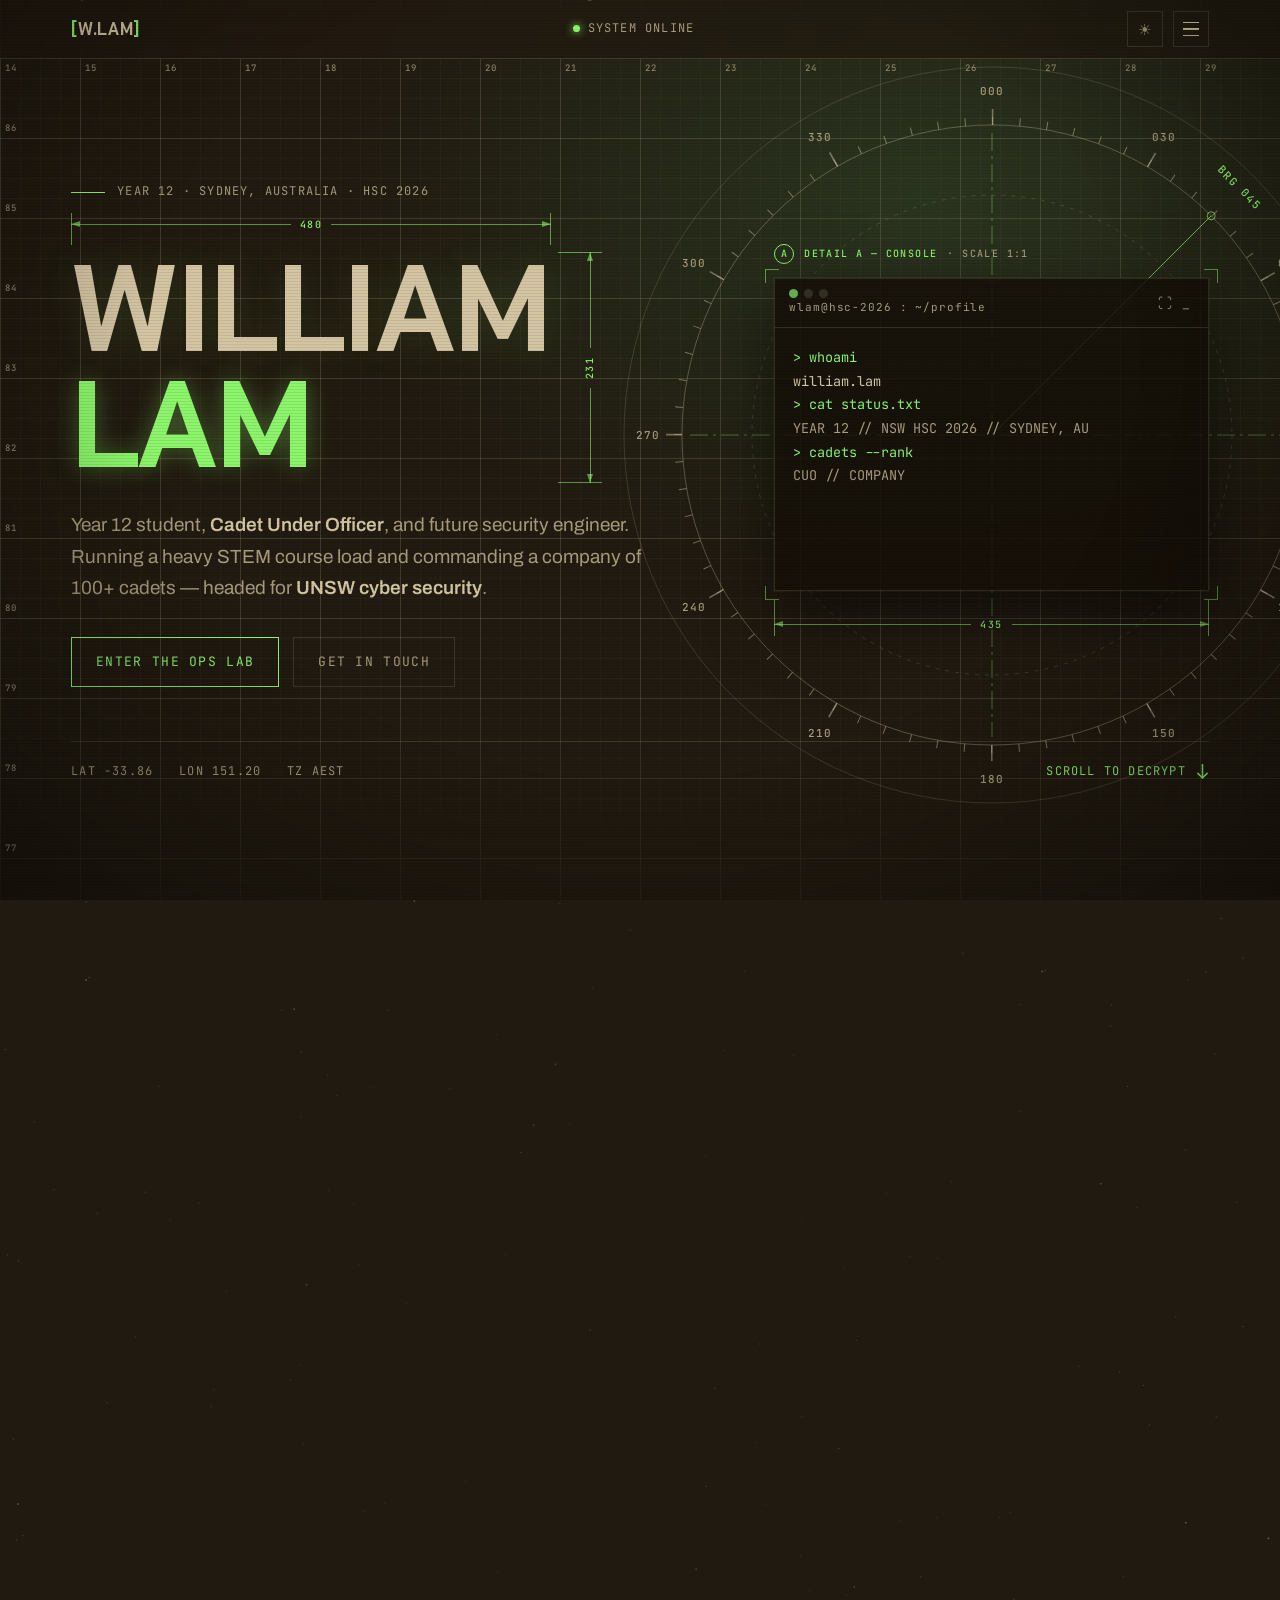
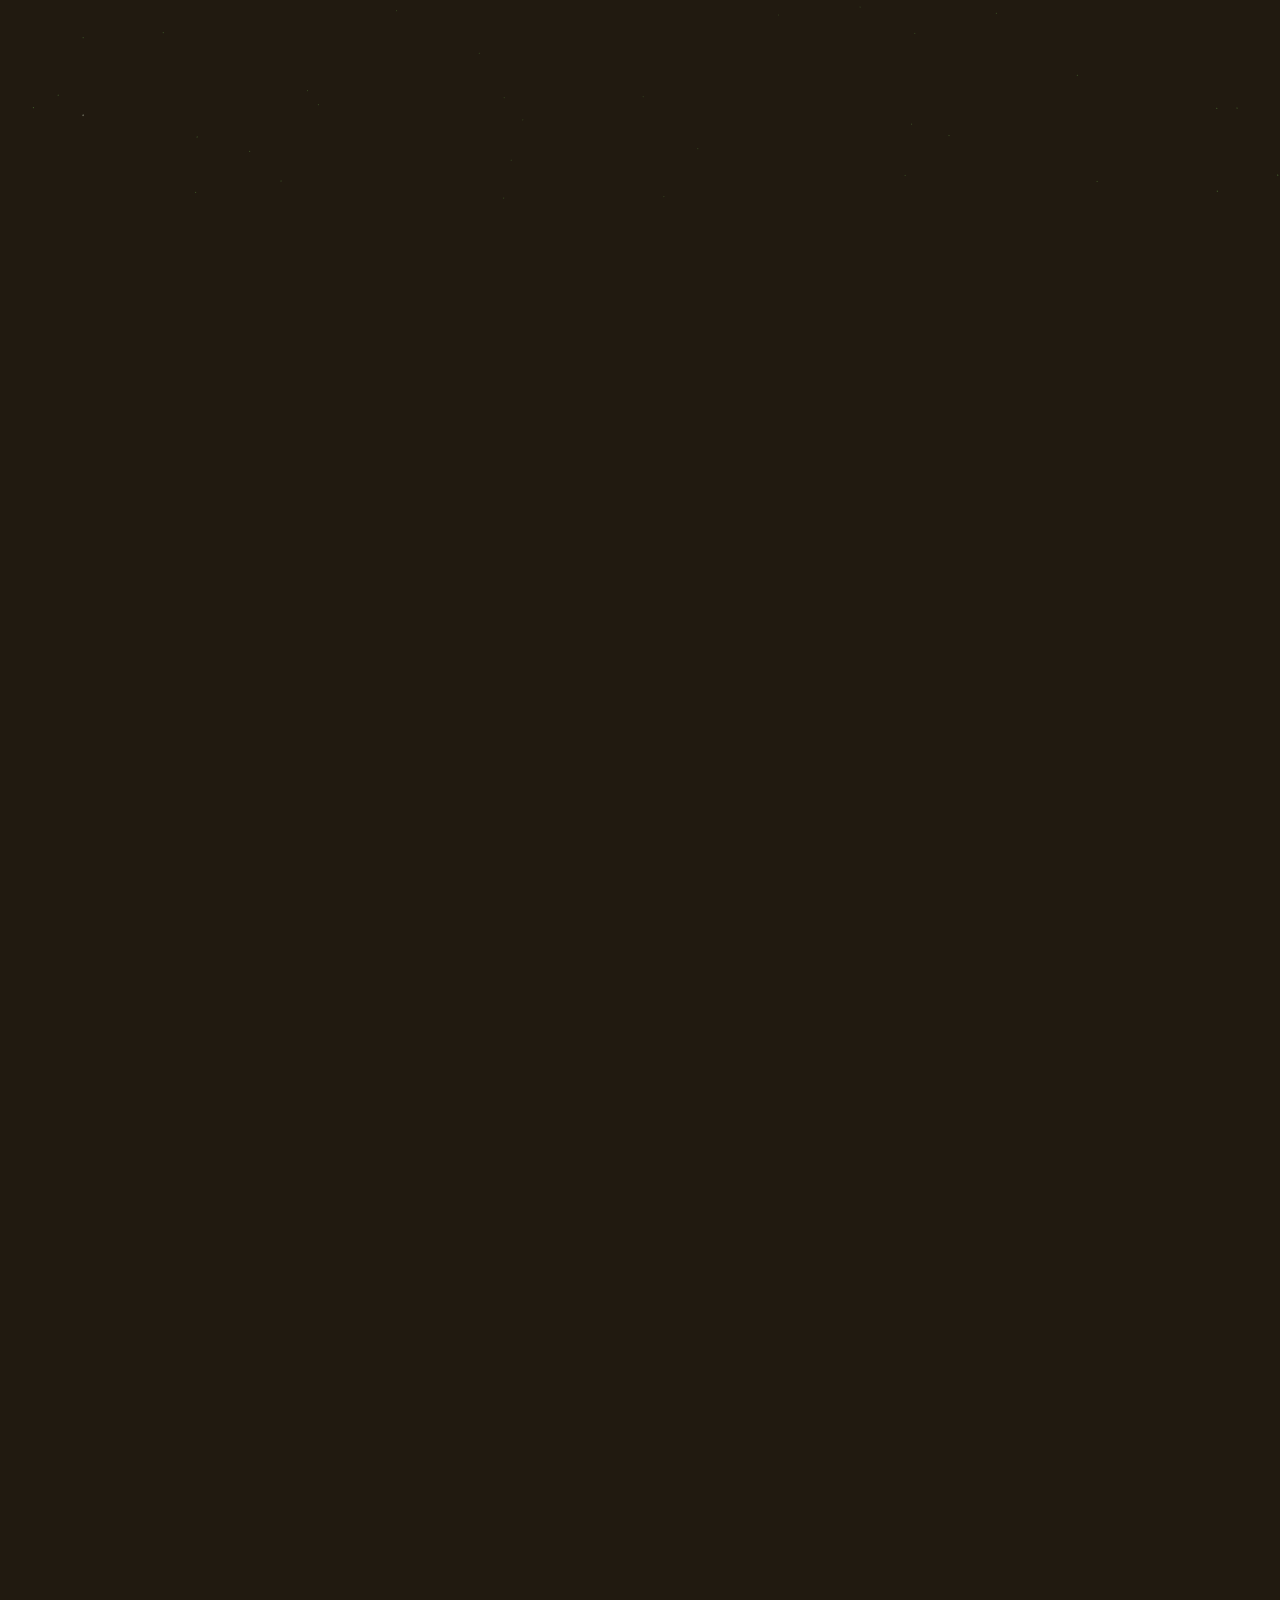
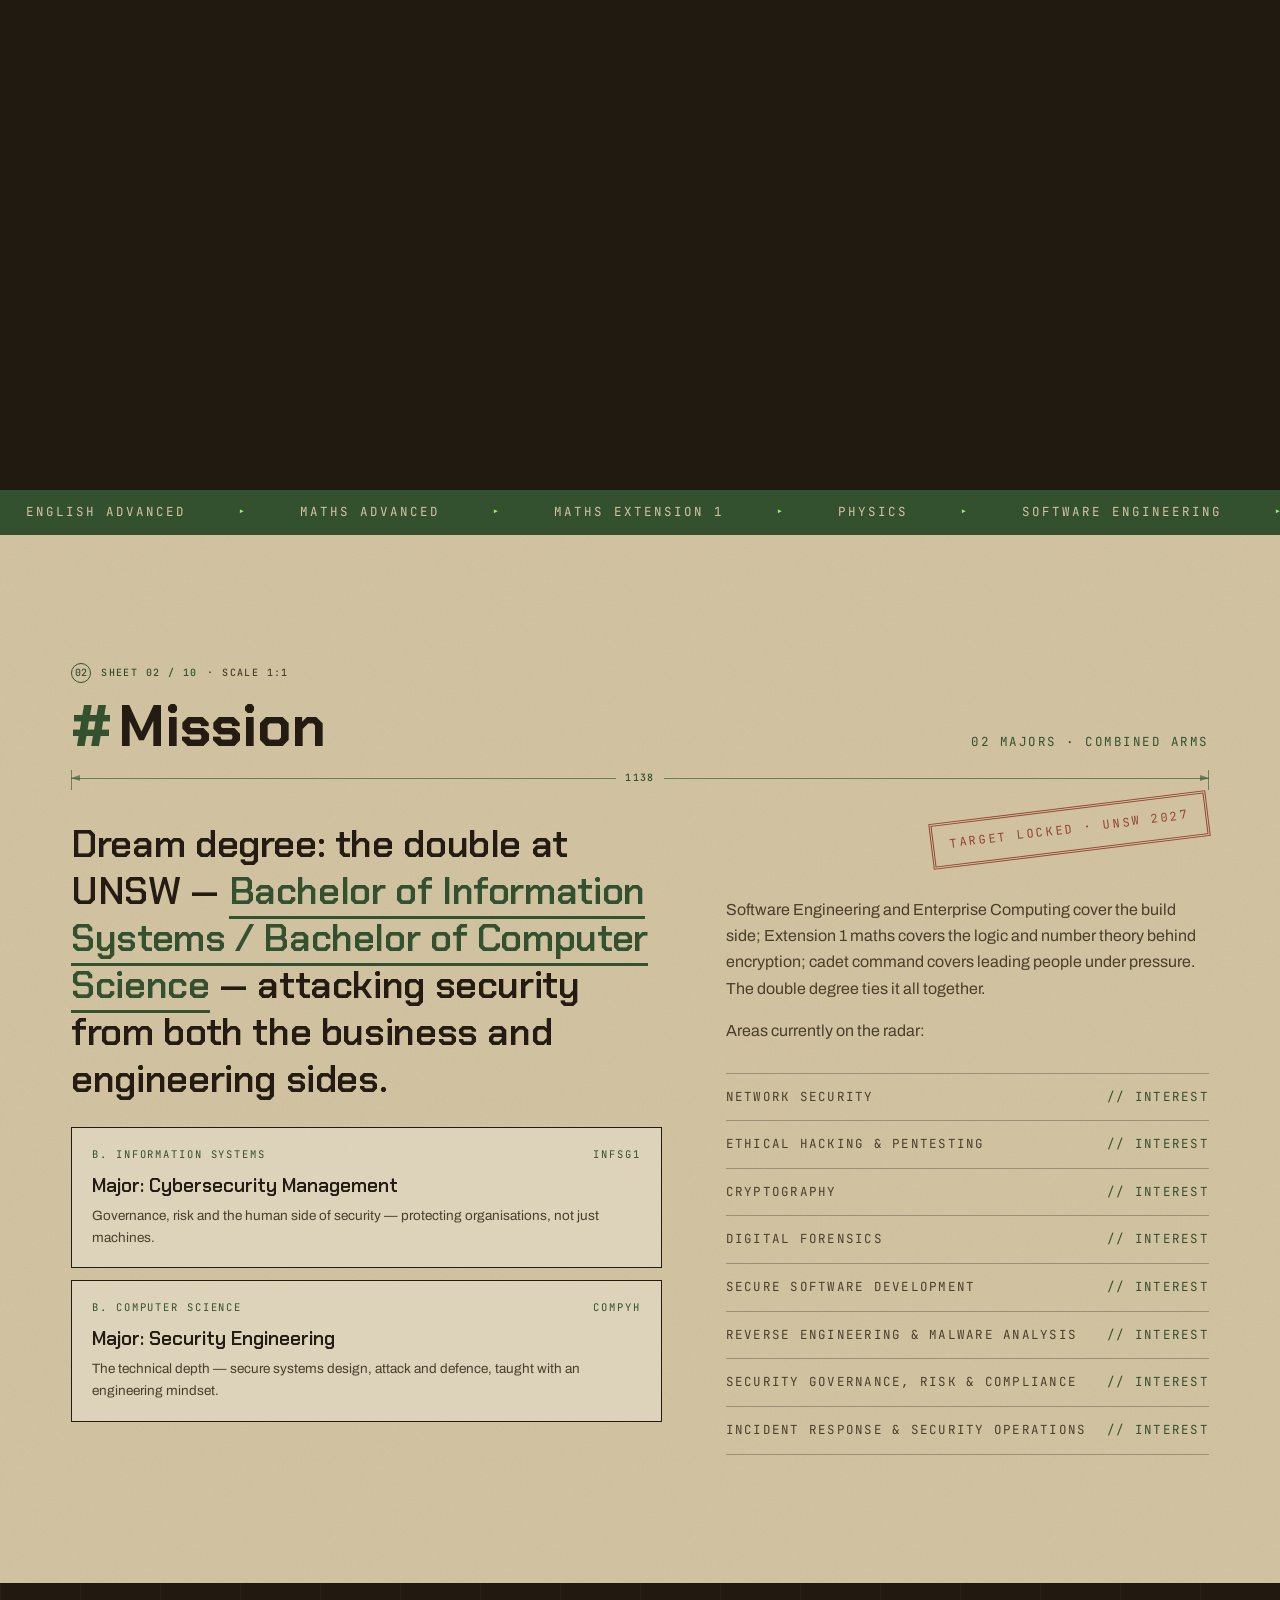
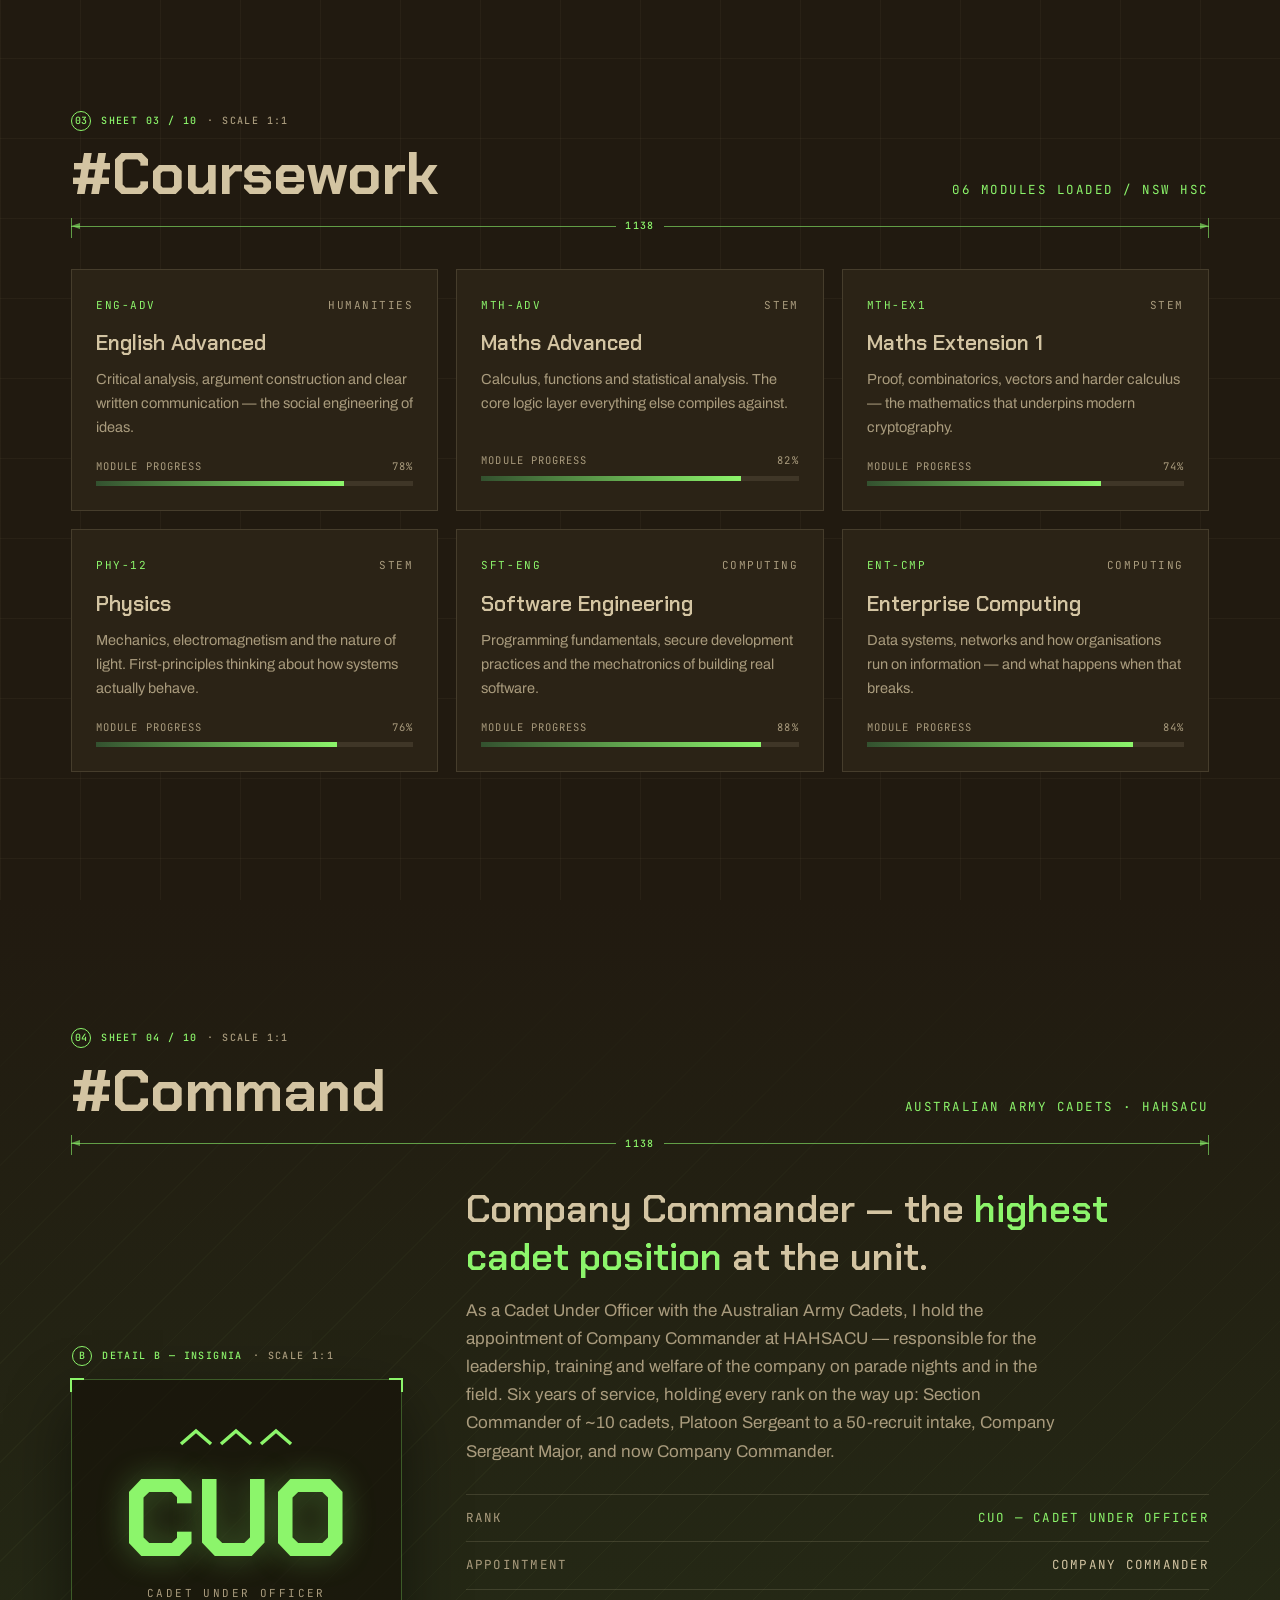
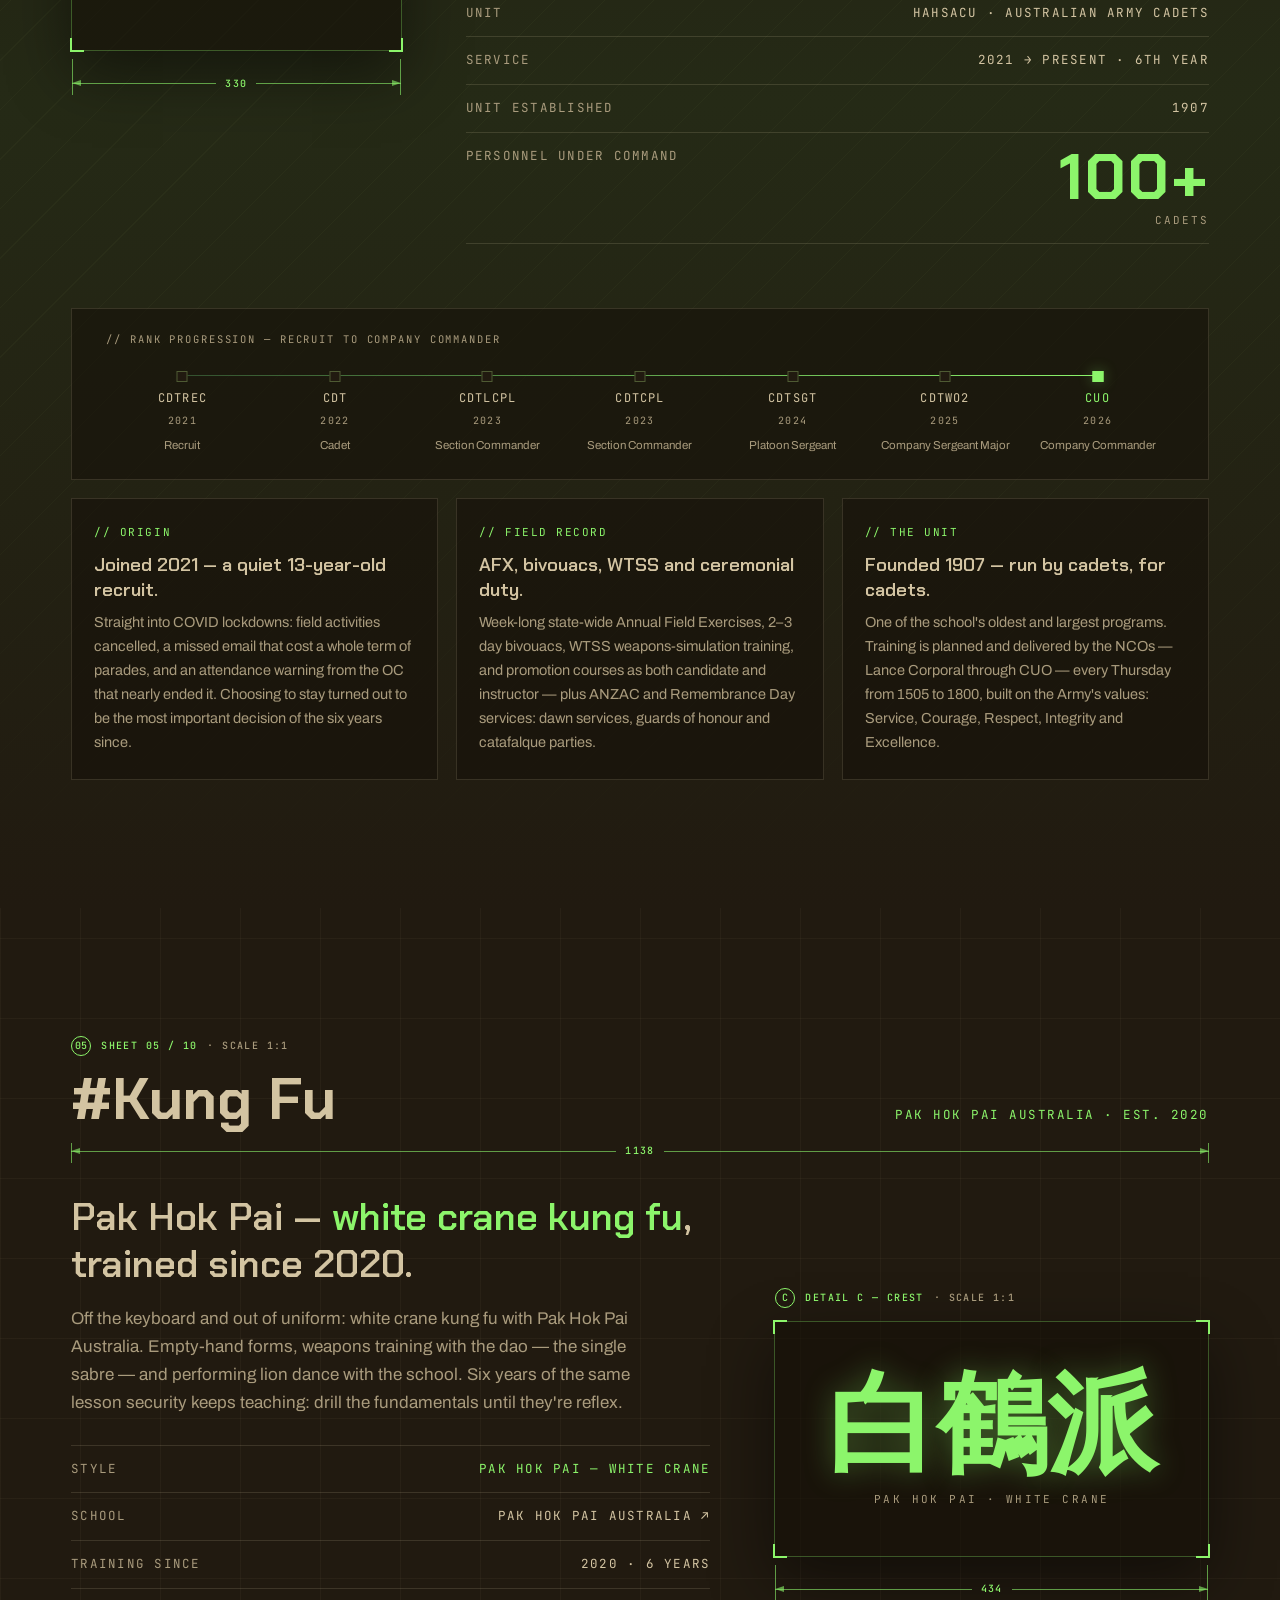
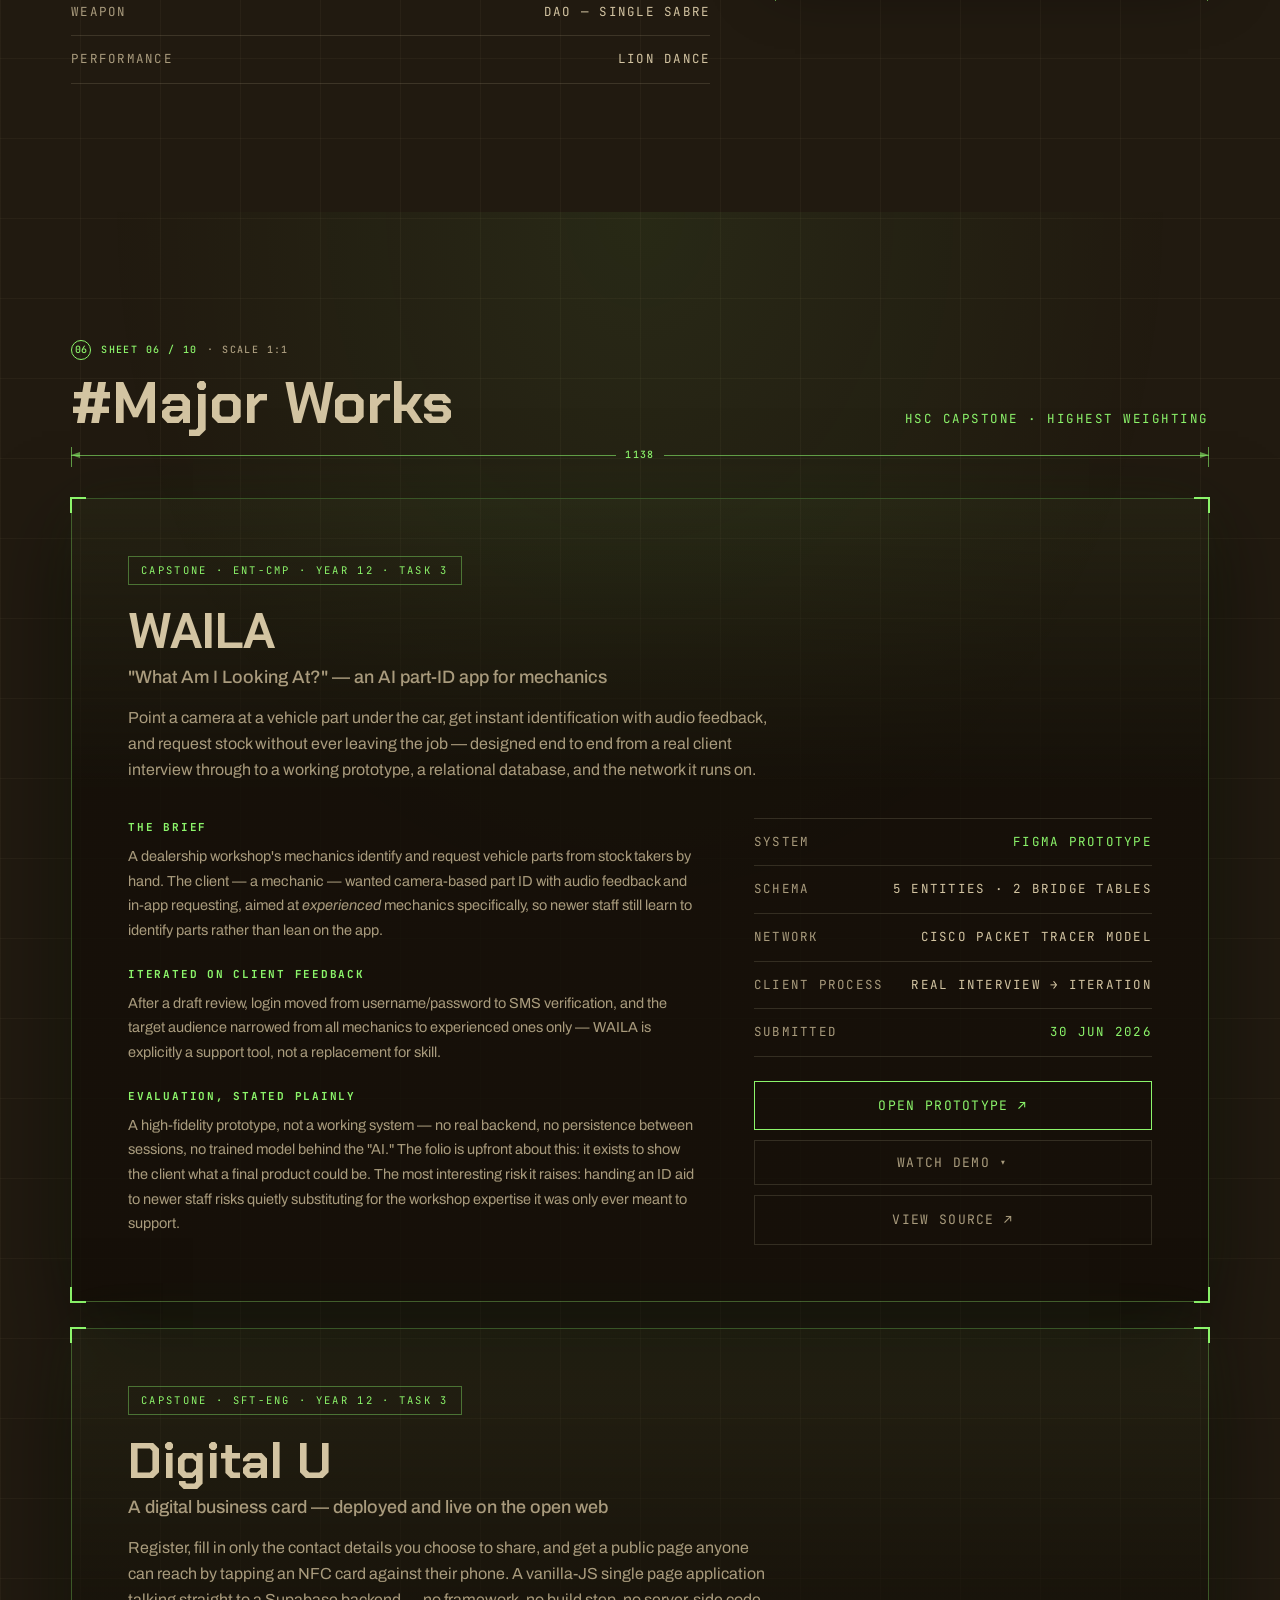
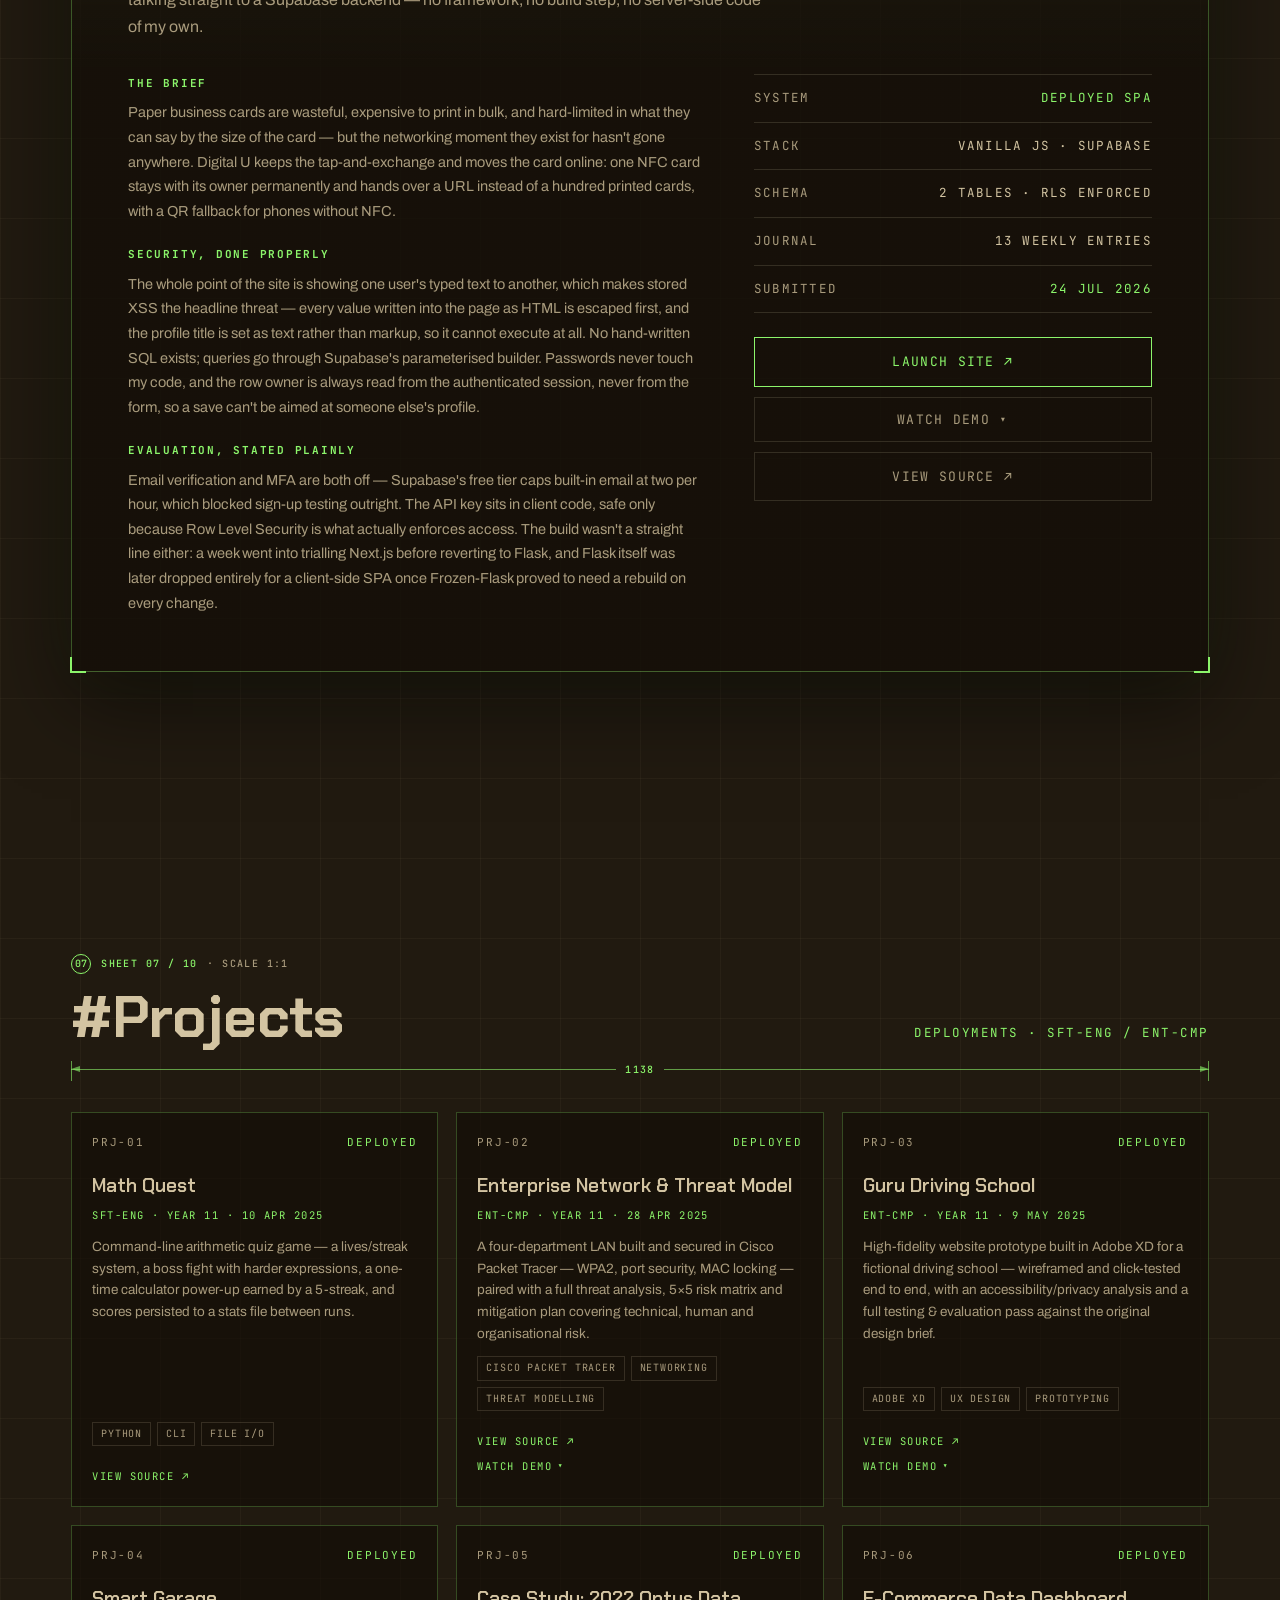
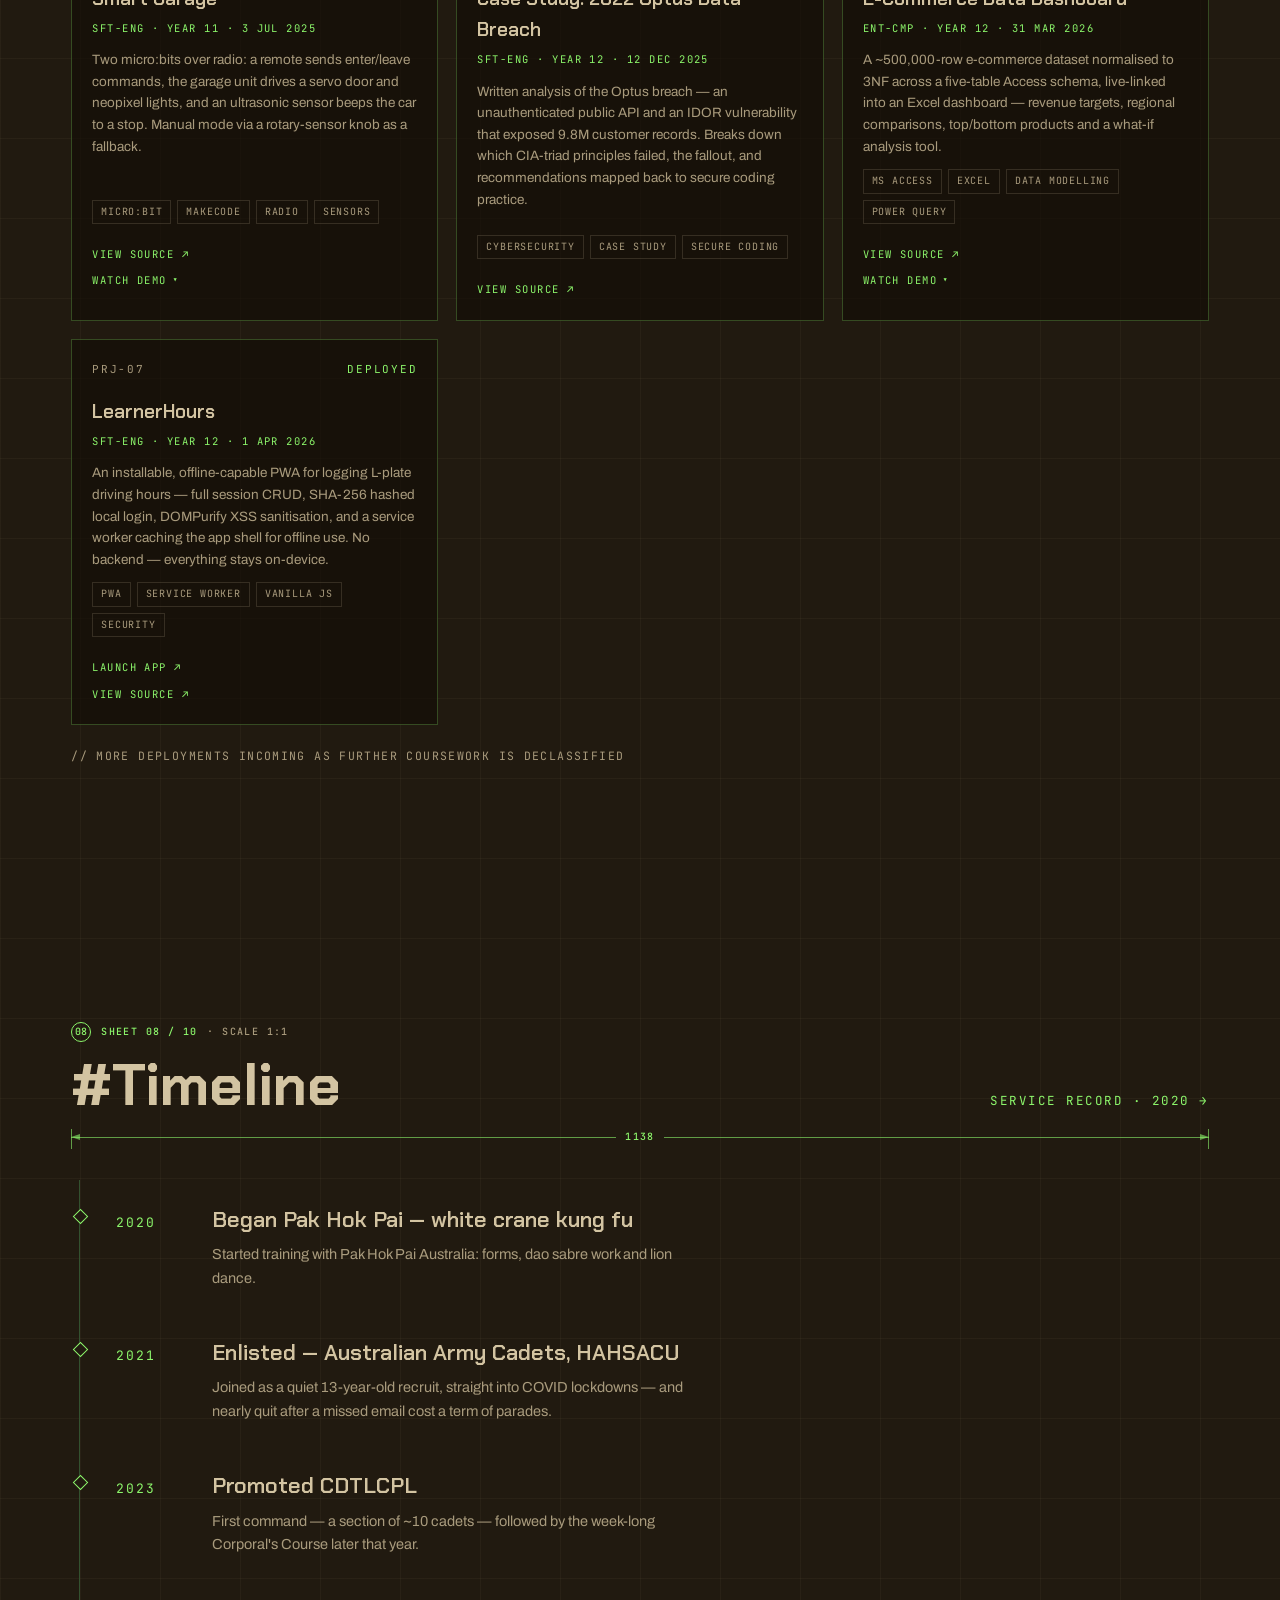
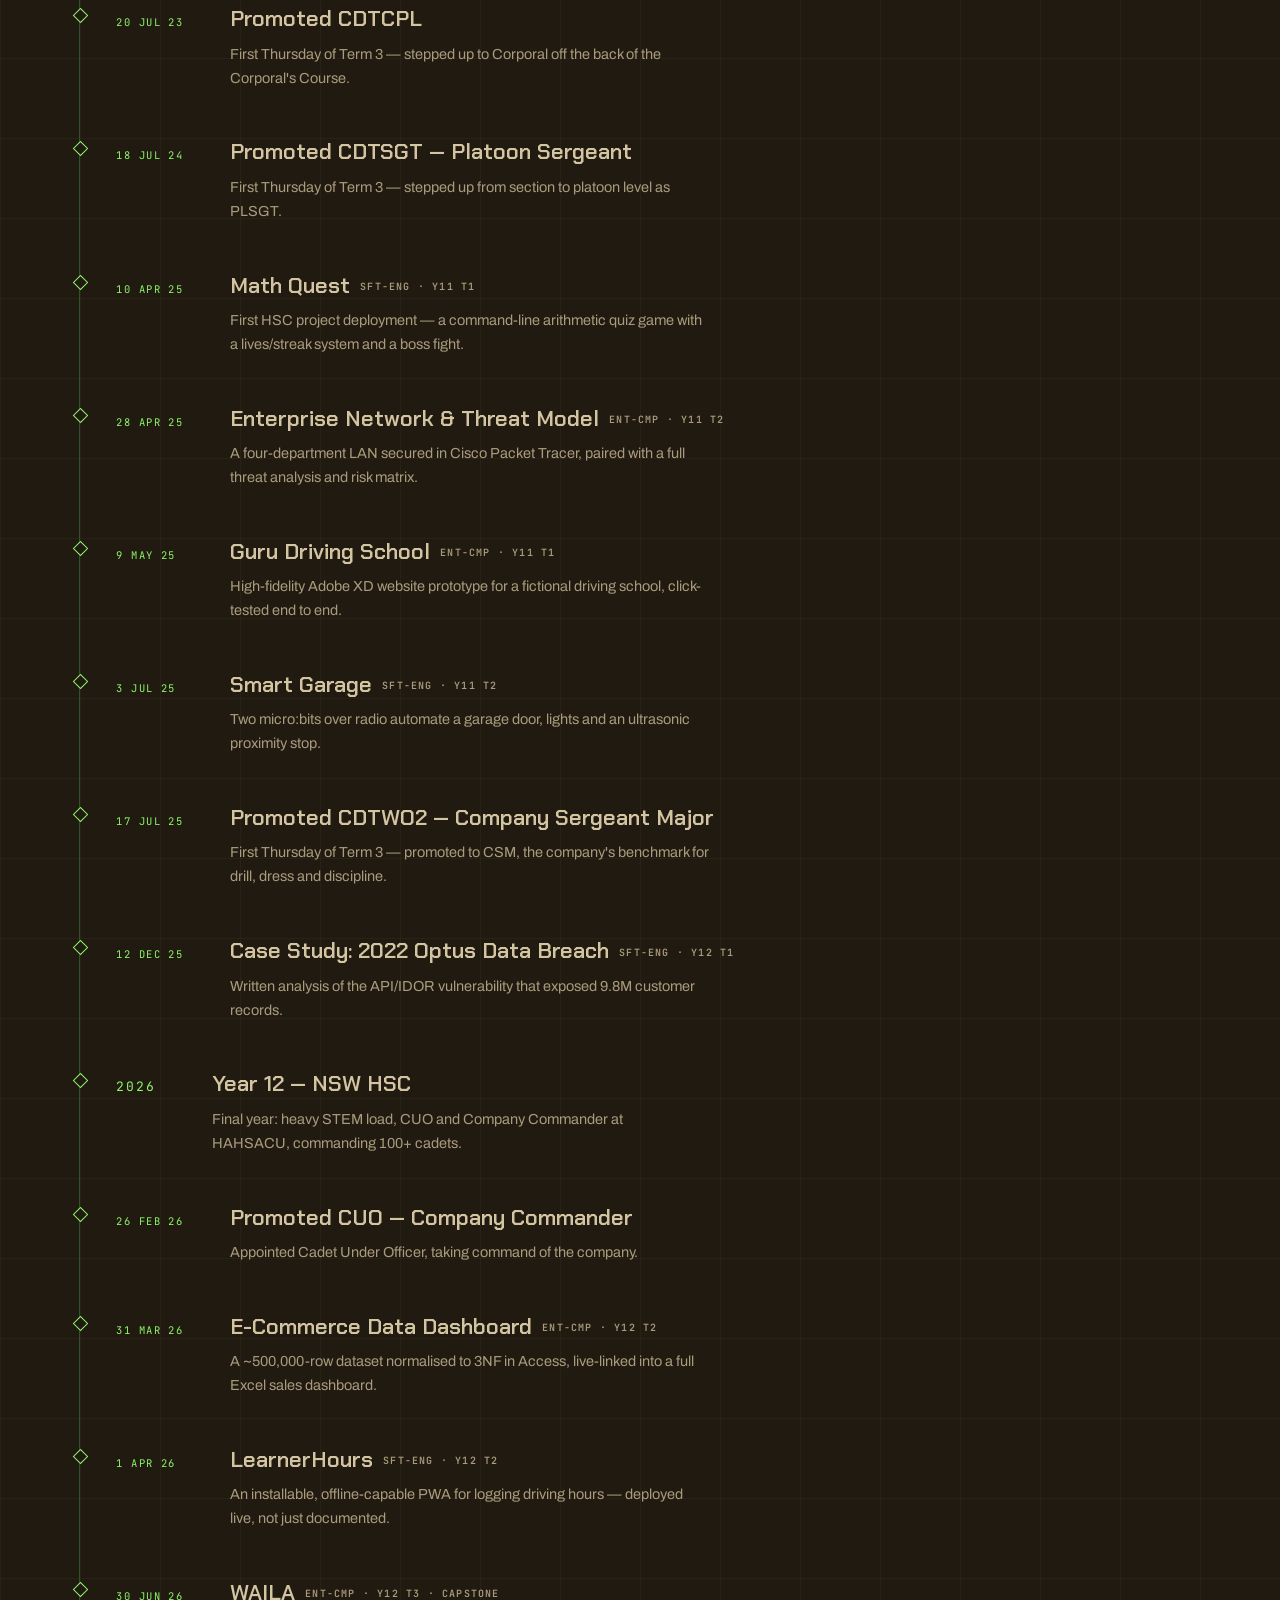
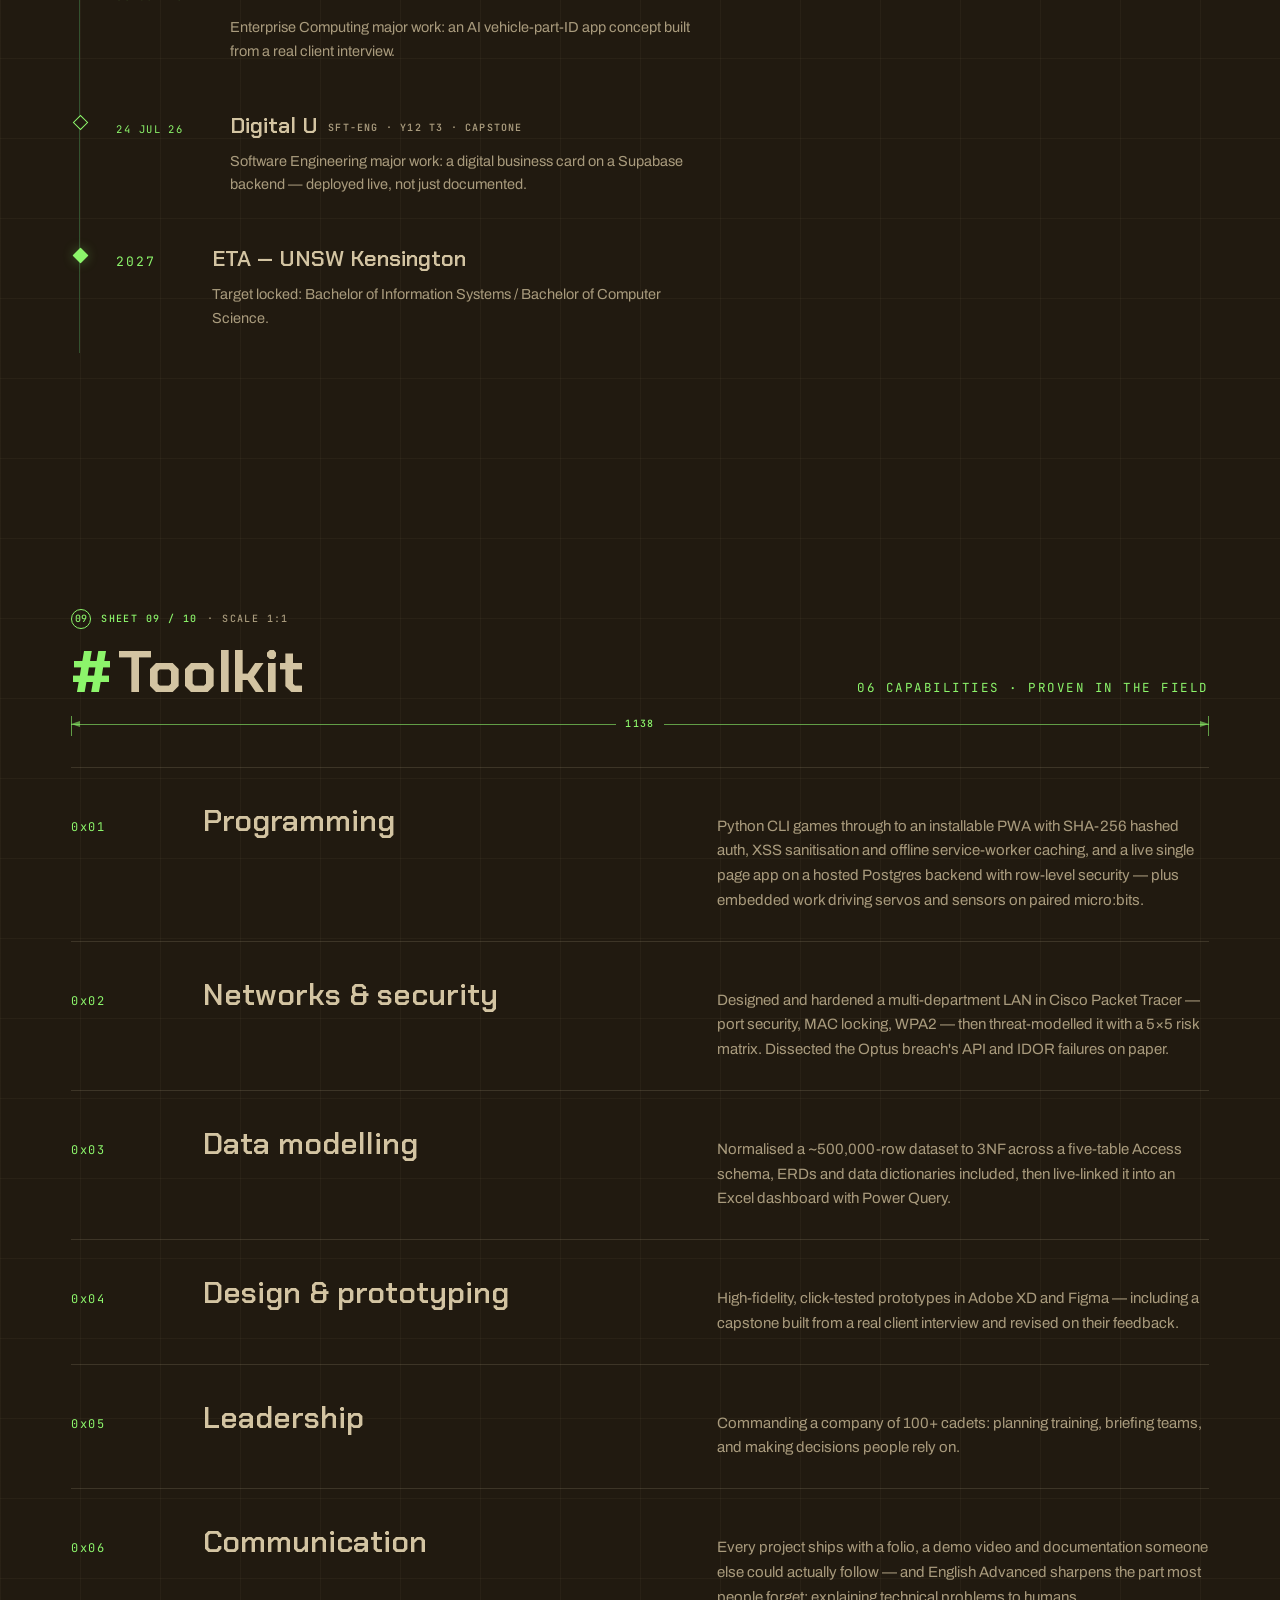
==== commit c5d2f573: "Extend the blueprint language to the rest of the site Carry the hero's plotting-sheet look through e" ====
--- a/index.html
+++ b/index.html
@@ -100,6 +100,11 @@
 html{scroll-behavior:smooth}
 body{
   background:var(--bark);
+  /* the plotting sheet carries on down the page: the hero's 80px squares, fainter */
+  background-image:
+    linear-gradient(rgba(var(--kraft-rgb),.045) 1px,transparent 1px),
+    linear-gradient(90deg,rgba(var(--kraft-rgb),.045) 1px,transparent 1px);
+  background-size:80px 80px;background-position:0 58px;
   color:var(--kraft);
   font-family:var(--body);
   font-size:17px;line-height:1.65;
@@ -226,19 +231,21 @@
 .bp-n{left:5px;top:58px;flex-direction:column;counter-reset:bp-n 87}
 .bp-n i{height:80px;padding-top:66px}
 .bp-n i::before{counter-increment:bp-n -1;content:counter(bp-n)}
-/* bearing ring, centred on the console */
+/* bearing ring, centred on the console. Its parts are styled through the
+   inner <g> so the footer's <use> copy — a shadow tree that never sees the
+   outer svg — picks the same rules up. */
 .bp-ring{
   position:absolute;left:50%;top:50%;width:min(840px,180vw);aspect-ratio:1;
   transform:translate(-50%,-50%);z-index:-1;pointer-events:none;overflow:visible;
 }
-.bp-ring circle,.bp-ring line{fill:none;stroke:rgba(var(--kraft-rgb),.34);stroke-width:1}
-.bp-ring .faint{stroke:rgba(var(--kraft-rgb),.18)}
-.bp-ring .tick{stroke:rgba(var(--kraft-rgb),.5);stroke-width:8}
-.bp-ring .tick.major{stroke-width:16}
-.bp-ring .centre{stroke:rgba(var(--phos-rgb),.4);stroke-dasharray:18 5 3 5}
-.bp-ring .brg{stroke:rgba(var(--phos-rgb),.75)}
-.bp-ring text{font:500 11px var(--mono);letter-spacing:.1em;fill:var(--kraft-dim);text-anchor:middle;dominant-baseline:central}
-.bp-ring text.brg{fill:var(--phos);stroke:none}
+.bp-ring-g circle,.bp-ring-g line{fill:none;stroke:rgba(var(--kraft-rgb),.34);stroke-width:1}
+.bp-ring-g .faint{stroke:rgba(var(--kraft-rgb),.18)}
+.bp-ring-g .tick{stroke:rgba(var(--kraft-rgb),.5);stroke-width:8}
+.bp-ring-g .tick.major{stroke-width:16}
+.bp-ring-g .centre{stroke:rgba(var(--phos-rgb),.4);stroke-dasharray:18 5 3 5}
+.bp-ring-g .brg{stroke:rgba(var(--phos-rgb),.75)}
+.bp-ring-g text{font:500 11px var(--mono);letter-spacing:.1em;fill:var(--kraft-dim);text-anchor:middle;dominant-baseline:central}
+.bp-ring-g text.brg{fill:var(--phos);stroke:none}
 /* dimension lines: <b> line, <i> live px value, <b> line — arrowheads on the
    outer ends, extension lines (::before/::after) reaching back to the part */
 .bp-part{position:relative;width:fit-content}
@@ -270,7 +277,7 @@
 .bp-dim.y::after{bottom:0}
 .bp-part .bp-dim.x{top:-34px;--ext:32px}
 .bp-part .bp-dim.y{right:-46px;--ext:44px}
-.term-slot .bp-dim.x{bottom:-40px;--ext:36px}
+.term-slot>.bp-dim.x,.rank-badge>.bp-dim.x{bottom:-40px;--ext:36px}
 /* console callout: detail tag above, registration corners around */
 .bp-tag{
   position:absolute;left:0;top:-34px;display:flex;align-items:center;gap:10px;pointer-events:none;
@@ -386,7 +393,7 @@
   .term-slot{max-width:560px;margin-top:28px}
   .bp-part .bp-dim.y{right:-38px;--ext:36px}
   /* stacked layout: the ring now crosses the copy, so strip it to faint arcs */
-  .bp-n,.bp-ring text,.bp-ring .centre,.bp-ring .brg{display:none}
+  .bp-n,.bp-ring-g text,.bp-ring-g .centre,.bp-ring-g .brg{display:none}
   .bp-ring{opacity:.55}
 }
 
@@ -399,7 +406,11 @@
 
 /* ---------- sections ---------- */
 section{padding:clamp(80px,10vw,150px) 0;position:relative}
-.sec-head{display:flex;align-items:baseline;justify-content:space-between;gap:20px;margin-bottom:clamp(36px,5vw,60px);flex-wrap:wrap}
+.sec-head{display:flex;align-items:baseline;justify-content:space-between;gap:20px;margin-bottom:clamp(50px,5.5vw,66px);flex-wrap:wrap;position:relative}
+/* every section header is a sheet title: numbered balloon above, a dimension
+   line carrying the header's live width below */
+.sec-head .bp-tag{position:static;flex:0 0 100%;margin-bottom:-6px}
+.sec-head .bp-dim.x{bottom:-30px;--ext:20px}
 .sec-head h2{font-family:var(--disp);font-weight:700;font-size:clamp(32px,4.6vw,58px);line-height:1}
 .sec-head h2 .hash{color:var(--phos);margin-right:6px}
 .sec-head .count{font-family:var(--mono);font-size:12.5px;color:var(--phos);letter-spacing:.12em;text-transform:uppercase}
@@ -475,7 +486,7 @@
 .svc-record a:hover{color:var(--phos);border-color:var(--phos)}
 .big-count{font-family:var(--disp);font-weight:700;font-size:clamp(40px,5vw,64px);color:var(--phos);line-height:1}
 .big-count-lab{font-family:var(--mono);font-size:11px;letter-spacing:.18em;text-transform:uppercase;color:var(--kraft-dim)}
-@media(max-width:820px){.cmd-grid{grid-template-columns:1fr}.rank-badge{max-width:340px}}
+@media(max-width:820px){.cmd-grid{grid-template-columns:1fr}.rank-badge{max-width:340px;margin:30px 0 28px}} /* margin: room for the detail tag and width dimension */
 
 /* rank progression strip */
 .rank-path{margin-top:clamp(40px,6vw,64px);border:1px solid var(--line);background:rgba(var(--deep-rgb),.55);padding:22px clamp(18px,3vw,34px) 26px;position:relative}
@@ -637,6 +648,11 @@
   background-image:url("data:image/svg+xml,%3Csvg xmlns='http://www.w3.org/2000/svg' width='180' height='180'%3E%3Cfilter id='n'%3E%3CfeTurbulence type='fractalNoise' baseFrequency='0.8' numOctaves='2'/%3E%3CfeColorMatrix values='0 0 0 0 0 0 0 0 0 0 0 0 0 0 0 0 0 0 0.06 0'/%3E%3C/filter%3E%3Crect width='180' height='180' filter='url(%23n)'/%3E%3C/svg%3E");
 }
 .mission .sec-head .count,.mission .sec-head h2 .hash{color:#33512F}
+/* sheet annotations on the kraft paper take its ink, like the rest of the brief */
+.mission .bp-tag{color:#33512F}
+.mission .bp-tag em{border-color:#33512F}
+.mission .bp-tag span{color:#4A3F2C}
+.mission .bp-dim{--dl:rgba(51,81,47,.6);color:#33512F}
 .mission-grid{display:grid;grid-template-columns:1.1fr .9fr;gap:clamp(32px,5vw,80px);align-items:start;position:relative}
 .mission .big{
   font-family:var(--disp);font-weight:600;font-size:clamp(23px,3vw,38px);
@@ -691,6 +707,9 @@
   content:"";position:absolute;inset:0;z-index:-1;
   background:radial-gradient(ellipse 800px 500px at 50% 110%,rgba(var(--moss-rgb),.55),transparent 70%);
 }
+/* the last sheet: its own tag, the hero's bearing ring again, the headline dimensioned like the name */
+footer .bp-tag{position:static;margin-bottom:54px}
+footer .bp-ring{left:calc(50% + min(340px,30vw));top:44%;opacity:.8}
 footer .big-link{display:inline-block}
 footer .big-link .huge{
   font-family:var(--disp);font-weight:700;font-size:clamp(44px,9vw,116px);
@@ -871,7 +890,7 @@
       </div>
 
       <div class="term-slot" id="termSlot">
-        <svg class="bp-ring" viewBox="-420 -420 840 840" aria-hidden="true">
+        <svg class="bp-ring" viewBox="-420 -420 840 840" aria-hidden="true"><g id="bpRing" class="bp-ring-g">
           <circle r="310"/>
           <circle class="tick" r="314" stroke-dasharray="1 26.402" stroke-dashoffset=".5"/>
           <circle class="tick major" r="318" stroke-dasharray="1.6 164.904" stroke-dashoffset=".8"/>
@@ -881,7 +900,7 @@
           <line class="brg" x1="0" y1="0" x2="219.2" y2="-219.2"/><circle class="brg" cx="219.2" cy="-219.2" r="4"/>
           <text class="brg" x="247.5" y="-247.5" transform="rotate(45 247.5 -247.5)">BRG 045</text>
           <text x="0" y="-344">000</text><text x="172" y="-297.9">030</text><text x="297.9" y="-172">060</text><text x="344" y="0">090</text><text x="297.9" y="172">120</text><text x="172" y="297.9">150</text><text x="0" y="344">180</text><text x="-172" y="297.9">210</text><text x="-297.9" y="172">240</text><text x="-344" y="0">270</text><text x="-297.9" y="-172">300</text><text x="-172" y="-297.9">330</text>
-        </svg>
+        </g></svg>
         <span class="bp-tag" aria-hidden="true"><em>A</em>Detail A — console <span>· scale 1:1</span></span>
         <i class="bp-corner tl" aria-hidden="true"></i><i class="bp-corner tr" aria-hidden="true"></i><i class="bp-corner bl" aria-hidden="true"></i><i class="bp-corner br" aria-hidden="true"></i>
         <span class="bp-dim x below" aria-hidden="true"><b></b><i data-dim="w"></i><b></b></span>
@@ -937,8 +956,10 @@
 <section class="mission" id="mission">
   <div class="wrap">
     <div class="sec-head reveal">
+      <span class="bp-tag" aria-hidden="true"><em>02</em>Sheet 02 / 10 <span>· scale 1:1</span></span>
       <h2><span class="hash">#</span>Mission</h2>
       <span class="count">02 majors · Combined arms</span>
+      <span class="bp-dim x below" aria-hidden="true"><b></b><i data-dim="w"></i><b></b></span>
     </div>
     <div class="mission-grid">
       <!-- direct child of .mission-grid so its absolute-position anchor is the
@@ -982,8 +1003,10 @@
 <section id="coursework">
   <div class="wrap">
     <div class="sec-head reveal">
+      <span class="bp-tag" aria-hidden="true"><em>03</em>Sheet 03 / 10 <span>· scale 1:1</span></span>
       <h2 data-scramble-scroll><span class="hash">#</span>Coursework</h2>
       <span class="count">06 modules loaded / NSW HSC</span>
+      <span class="bp-dim x below" aria-hidden="true"><b></b><i data-dim="w"></i><b></b></span>
     </div>
 
     <div class="mod-grid">
@@ -1031,12 +1054,16 @@
 <section class="command" id="command">
   <div class="wrap">
     <div class="sec-head reveal">
+      <span class="bp-tag" aria-hidden="true"><em>04</em>Sheet 04 / 10 <span>· scale 1:1</span></span>
       <h2 data-scramble-scroll><span class="hash">#</span>Command</h2>
       <span class="count">Australian Army Cadets · HAHSACU</span>
+      <span class="bp-dim x below" aria-hidden="true"><b></b><i data-dim="w"></i><b></b></span>
     </div>
 
     <div class="cmd-grid">
       <div class="rank-badge reveal" id="rankBadge">
+        <span class="bp-tag" aria-hidden="true"><em>B</em>Detail B — insignia <span>· scale 1:1</span></span>
+        <span class="bp-dim x below" aria-hidden="true"><b></b><i data-dim="w"></i><b></b></span>
         <span class="corner tl"></span><span class="corner tr"></span>
         <span class="corner bl"></span><span class="corner br"></span>
         <div class="chevrons" aria-hidden="true">
@@ -1102,8 +1129,10 @@
 <section id="kungfu">
   <div class="wrap">
     <div class="sec-head reveal">
+      <span class="bp-tag" aria-hidden="true"><em>05</em>Sheet 05 / 10 <span>· scale 1:1</span></span>
       <h2 data-scramble-scroll><span class="hash">#</span>Kung Fu</h2>
       <span class="count">Pak Hok Pai Australia · Est. 2020</span>
+      <span class="bp-dim x below" aria-hidden="true"><b></b><i data-dim="w"></i><b></b></span>
     </div>
 
     <div class="kf-grid">
@@ -1120,6 +1149,8 @@
       </div>
 
       <div class="rank-badge reveal d1">
+        <span class="bp-tag" aria-hidden="true"><em>C</em>Detail C — crest <span>· scale 1:1</span></span>
+        <span class="bp-dim x below" aria-hidden="true"><b></b><i data-dim="w"></i><b></b></span>
         <span class="corner tl"></span><span class="corner tr"></span>
         <span class="corner bl"></span><span class="corner br"></span>
         <div class="rk kf-rk" aria-label="Pak Hok Pai — White Crane school">白鶴派</div>
@@ -1133,8 +1164,10 @@
 <section id="majorworks" class="majorworks">
   <div class="wrap">
     <div class="sec-head reveal">
+      <span class="bp-tag" aria-hidden="true"><em>06</em>Sheet 06 / 10 <span>· scale 1:1</span></span>
       <h2 data-scramble-scroll><span class="hash">#</span>Major Works</h2>
       <span class="count">HSC capstone · Highest weighting</span>
+      <span class="bp-dim x below" aria-hidden="true"><b></b><i data-dim="w"></i><b></b></span>
     </div>
 
     <div class="mw-card reveal" data-mw="1">
@@ -1211,8 +1244,10 @@
 <section id="projects">
   <div class="wrap">
     <div class="sec-head reveal">
+      <span class="bp-tag" aria-hidden="true"><em>07</em>Sheet 07 / 10 <span>· scale 1:1</span></span>
       <h2 data-scramble-scroll><span class="hash">#</span>Projects</h2>
       <span class="count">Deployments · SFT-ENG / ENT-CMP</span>
+      <span class="bp-dim x below" aria-hidden="true"><b></b><i data-dim="w"></i><b></b></span>
     </div>
 
     <div class="proj-grid">
@@ -1308,8 +1343,10 @@
 <section id="timeline">
   <div class="wrap">
     <div class="sec-head reveal">
+      <span class="bp-tag" aria-hidden="true"><em>08</em>Sheet 08 / 10 <span>· scale 1:1</span></span>
       <h2 data-scramble-scroll><span class="hash">#</span>Timeline</h2>
       <span class="count">Service record · 2020 →</span>
+      <span class="bp-dim x below" aria-hidden="true"><b></b><i data-dim="w"></i><b></b></span>
     </div>
 
     <ol class="tl-list">
@@ -1447,8 +1484,10 @@
 <section id="toolkit">
   <div class="wrap">
     <div class="sec-head reveal">
+      <span class="bp-tag" aria-hidden="true"><em>09</em>Sheet 09 / 10 <span>· scale 1:1</span></span>
       <h2><span class="hash">#</span>Toolkit</h2>
       <span class="count">06 capabilities · Proven in the field</span>
+      <span class="bp-dim x below" aria-hidden="true"><b></b><i data-dim="w"></i><b></b></span>
     </div>
     <div class="tool-rows">
       <div class="tool-row reveal">
@@ -1487,9 +1526,12 @@
 
 <!-- ================= FOOTER ================= -->
 <footer id="contact">
+  <svg class="bp-ring" viewBox="-420 -420 840 840" aria-hidden="true"><use href="#bpRing"/></svg>
   <div class="wrap">
-    <span class="big-link">
+    <span class="bp-tag" aria-hidden="true"><em>10</em>Sheet 10 / 10 <span>· scale 1:1</span></span>
+    <span class="big-link bp-part">
       <span class="huge" data-scramble-hover>OPEN A CHANNEL</span>
+      <span class="bp-dim x" aria-hidden="true"><b></b><i data-dim="w"></i><b></b></span>
     </span>
     <p class="sub">Questions, opportunities, or just want to talk security? Send it straight through — it lands in my inbox.</p>
 
@@ -1615,17 +1657,17 @@
 });
 
 /* ================= blueprint dimensions ================= */
-/* The hero's dimension lines carry real measurements: the name block and the
-   console slot report their own size in px, so the figures follow resizes —
-   and flicker along with the name while it decrypts. */
+/* Dimension lines carry real measurements: whatever a .bp-dim hangs off (the
+   name, the console slot, a section header, a badge) reports its own size in
+   px, so the figures follow resizes — and flicker while a headline decrypts. */
 if ('ResizeObserver' in window) {
   const dimRO = new ResizeObserver(entries => entries.forEach(e => {
     const r = e.target.getBoundingClientRect();
-    e.target.querySelectorAll('[data-dim]').forEach(el => {
+    e.target.querySelectorAll(':scope > .bp-dim [data-dim]').forEach(el => {
       el.textContent = Math.round(el.dataset.dim === 'w' ? r.width : r.height);
     });
   }));
-  document.querySelectorAll('.bp-part, .term-slot').forEach(el => dimRO.observe(el));
+  new Set([...document.querySelectorAll('.bp-dim')].map(d => d.parentElement)).forEach(el => dimRO.observe(el));
 }
 document.querySelectorAll('[data-scramble-hover]').forEach(el => {
   let busy = false;
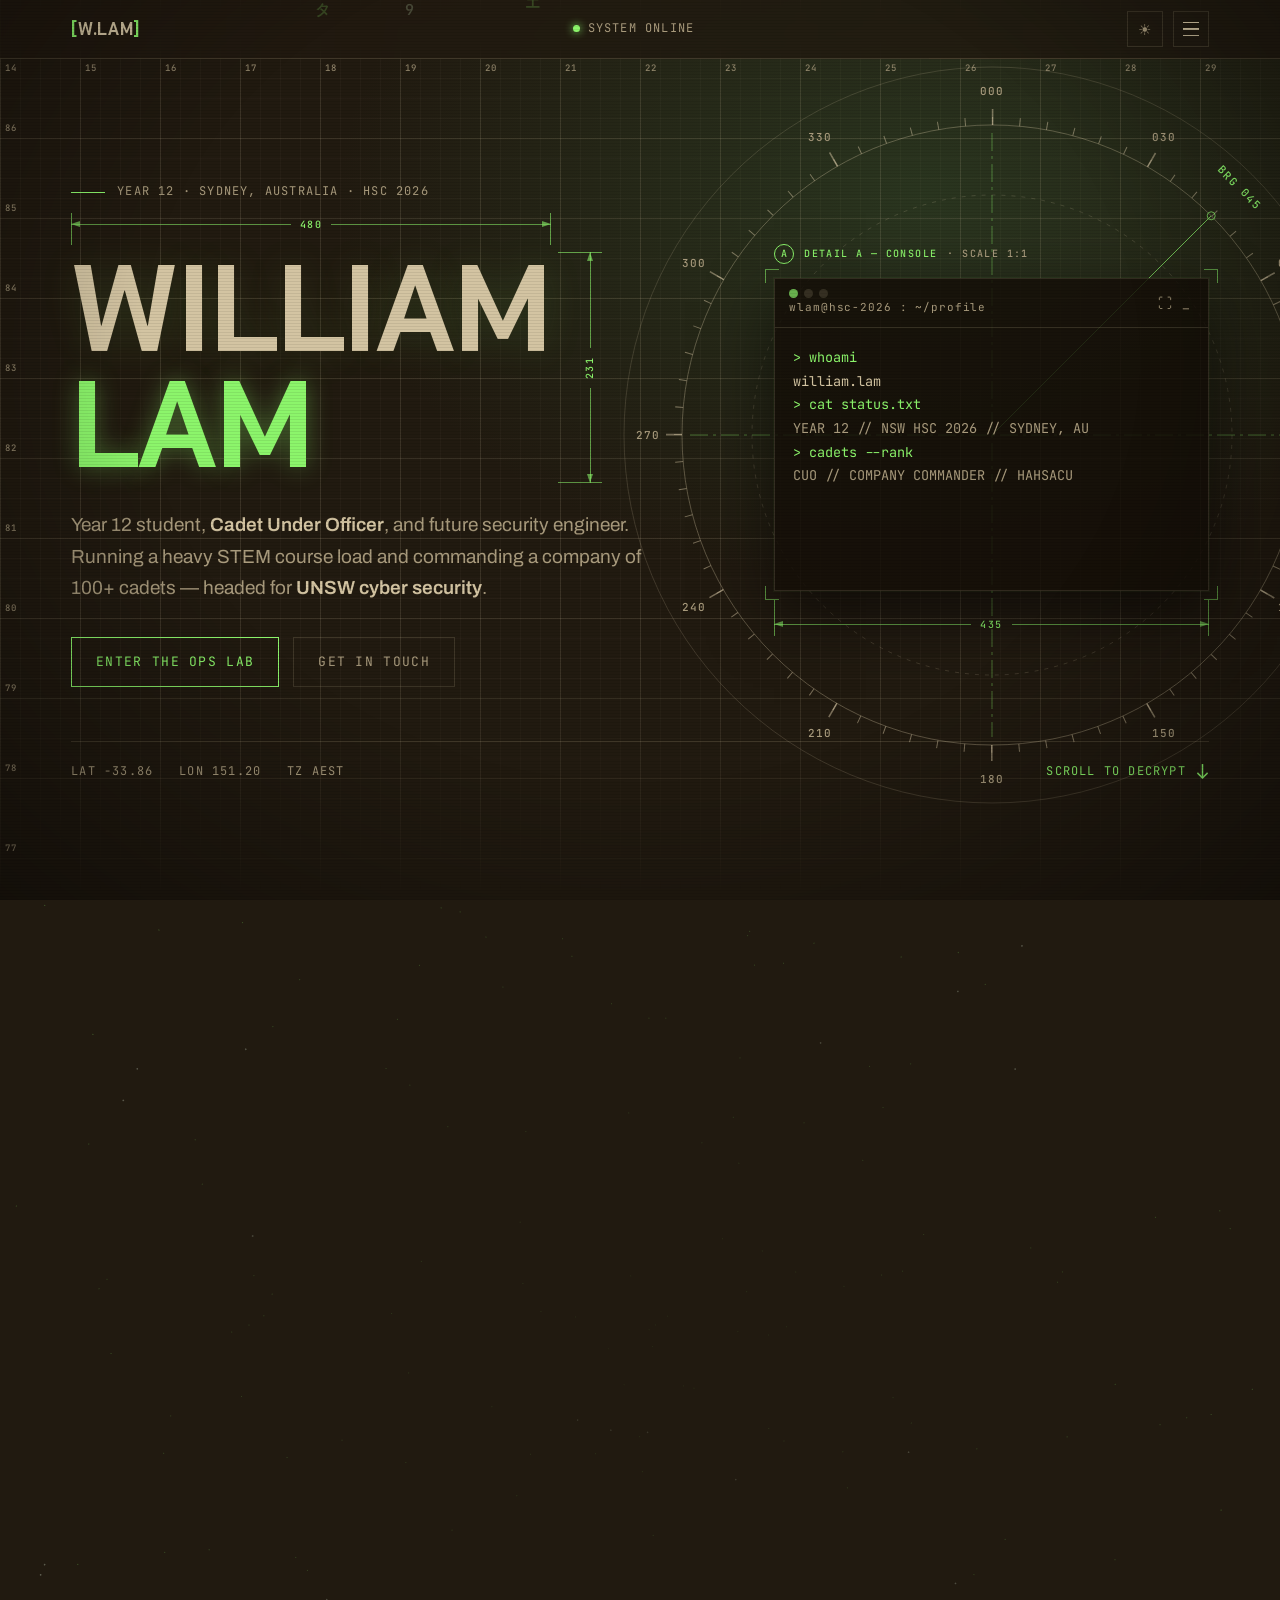
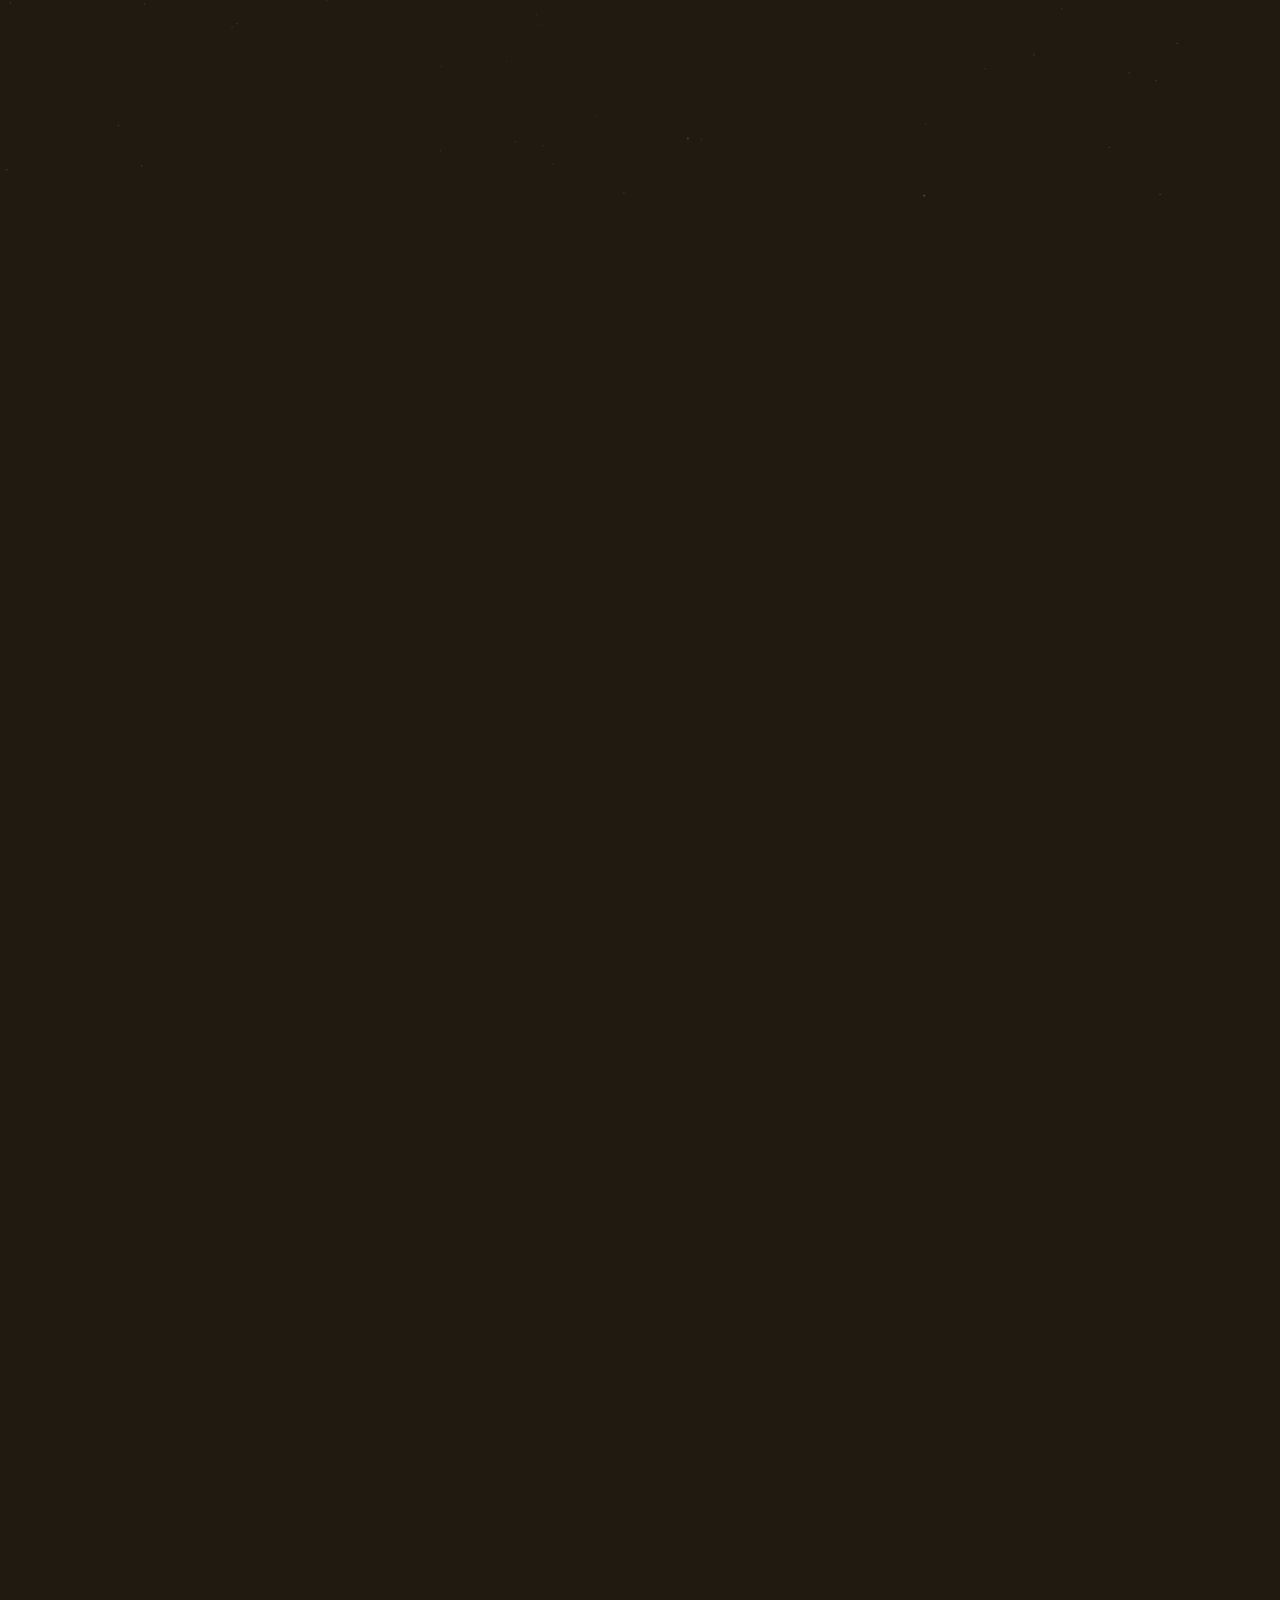
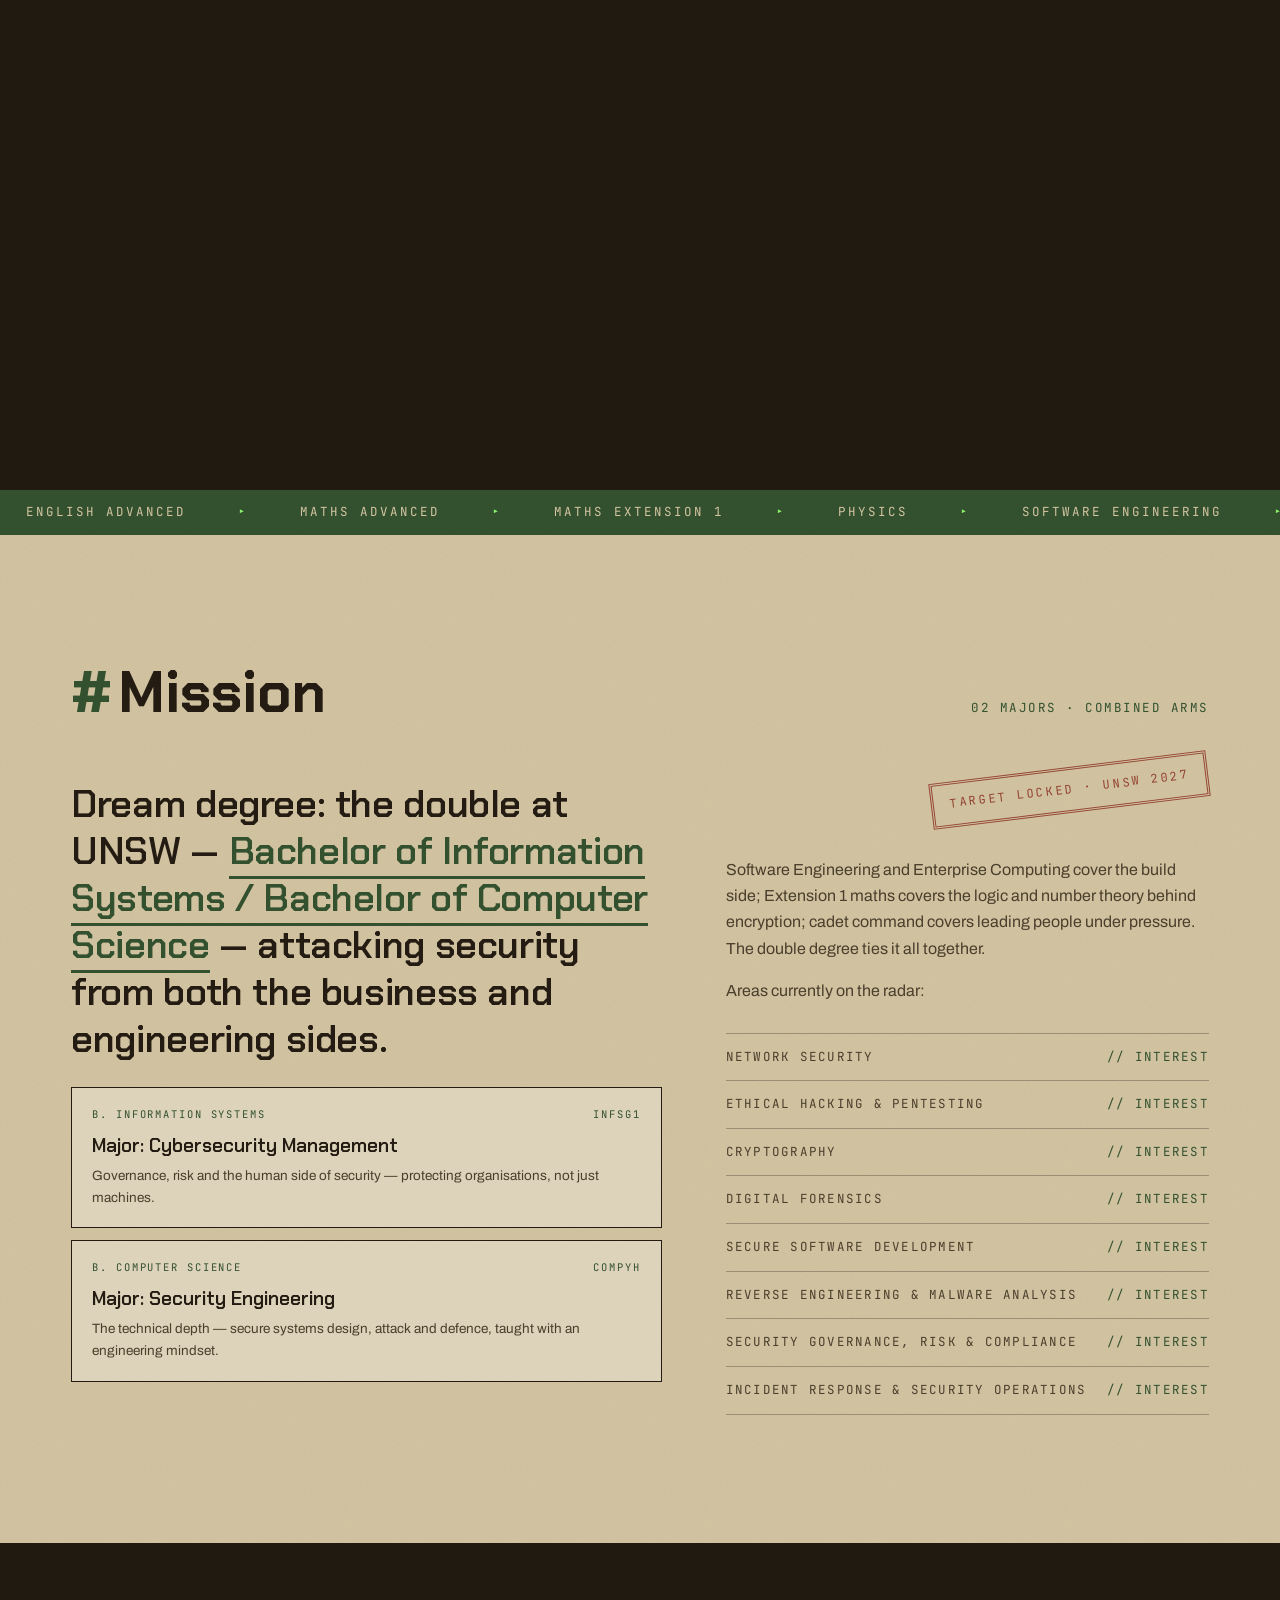
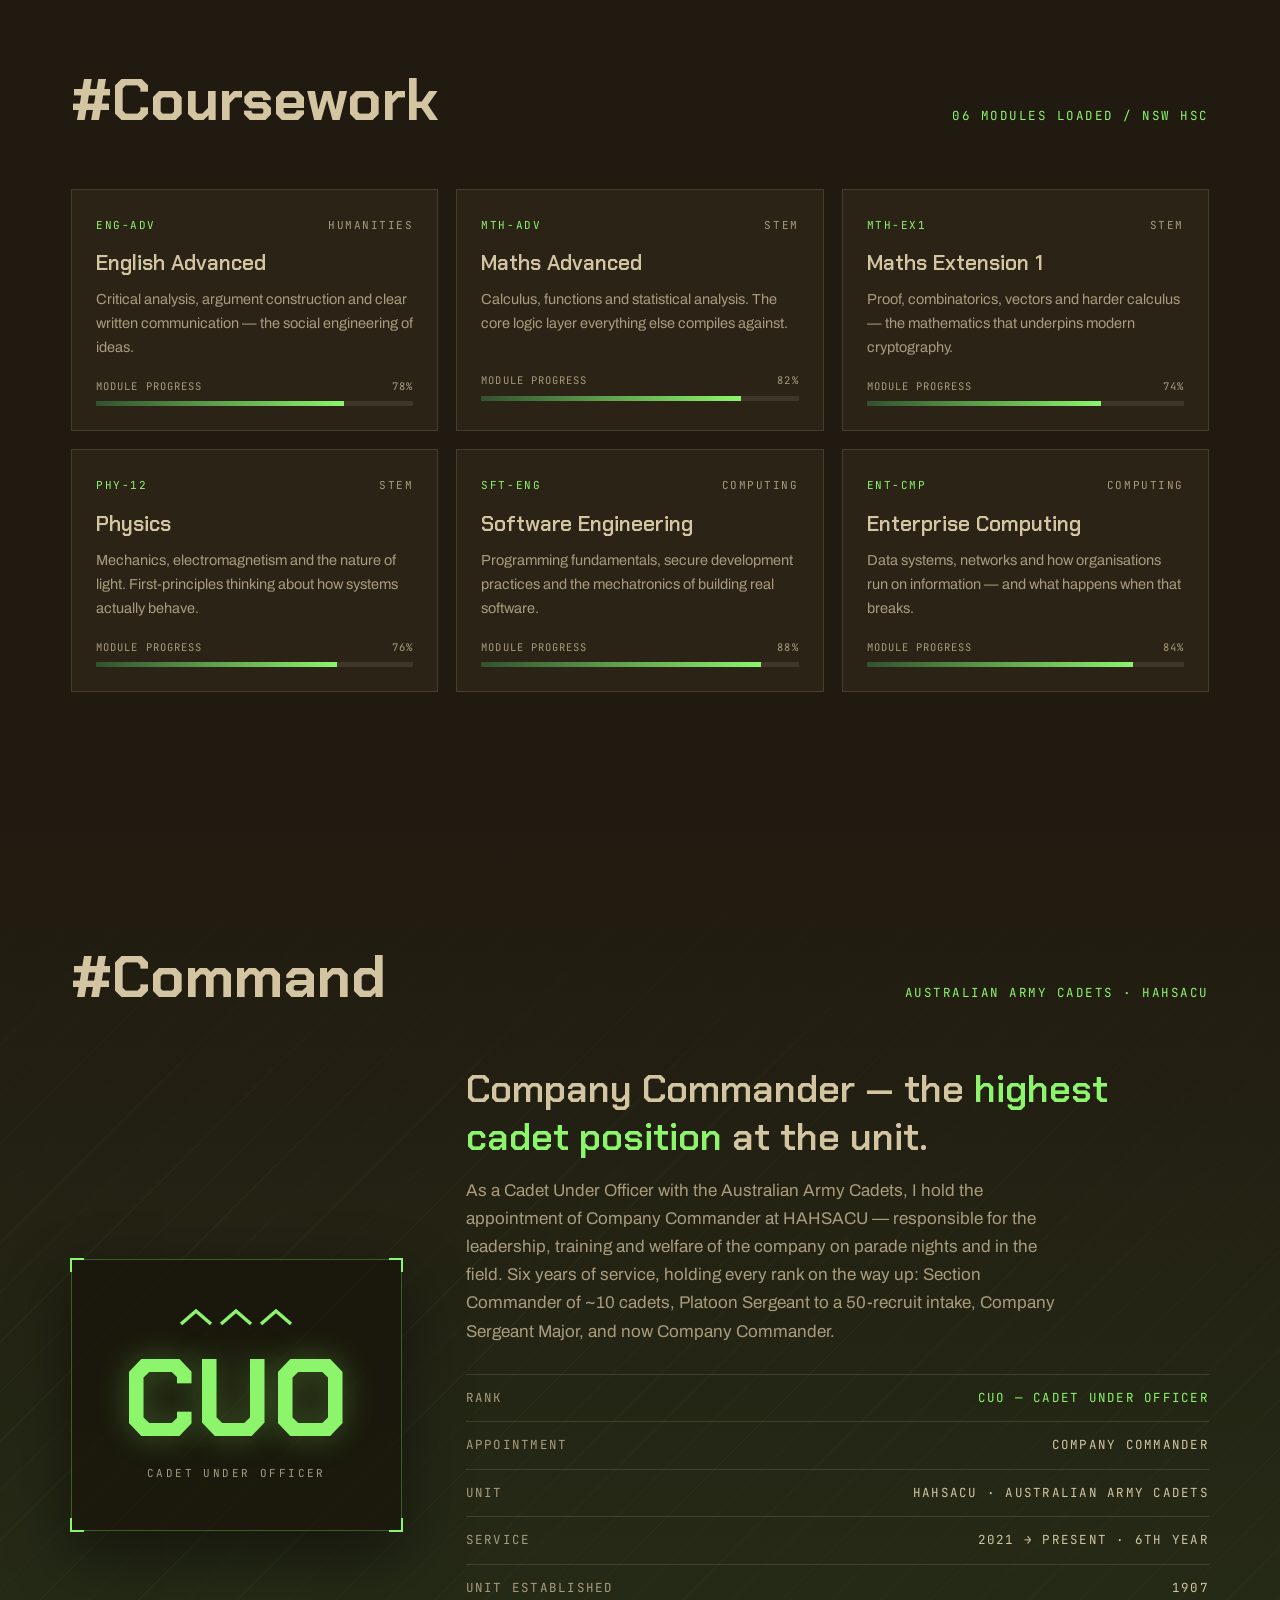
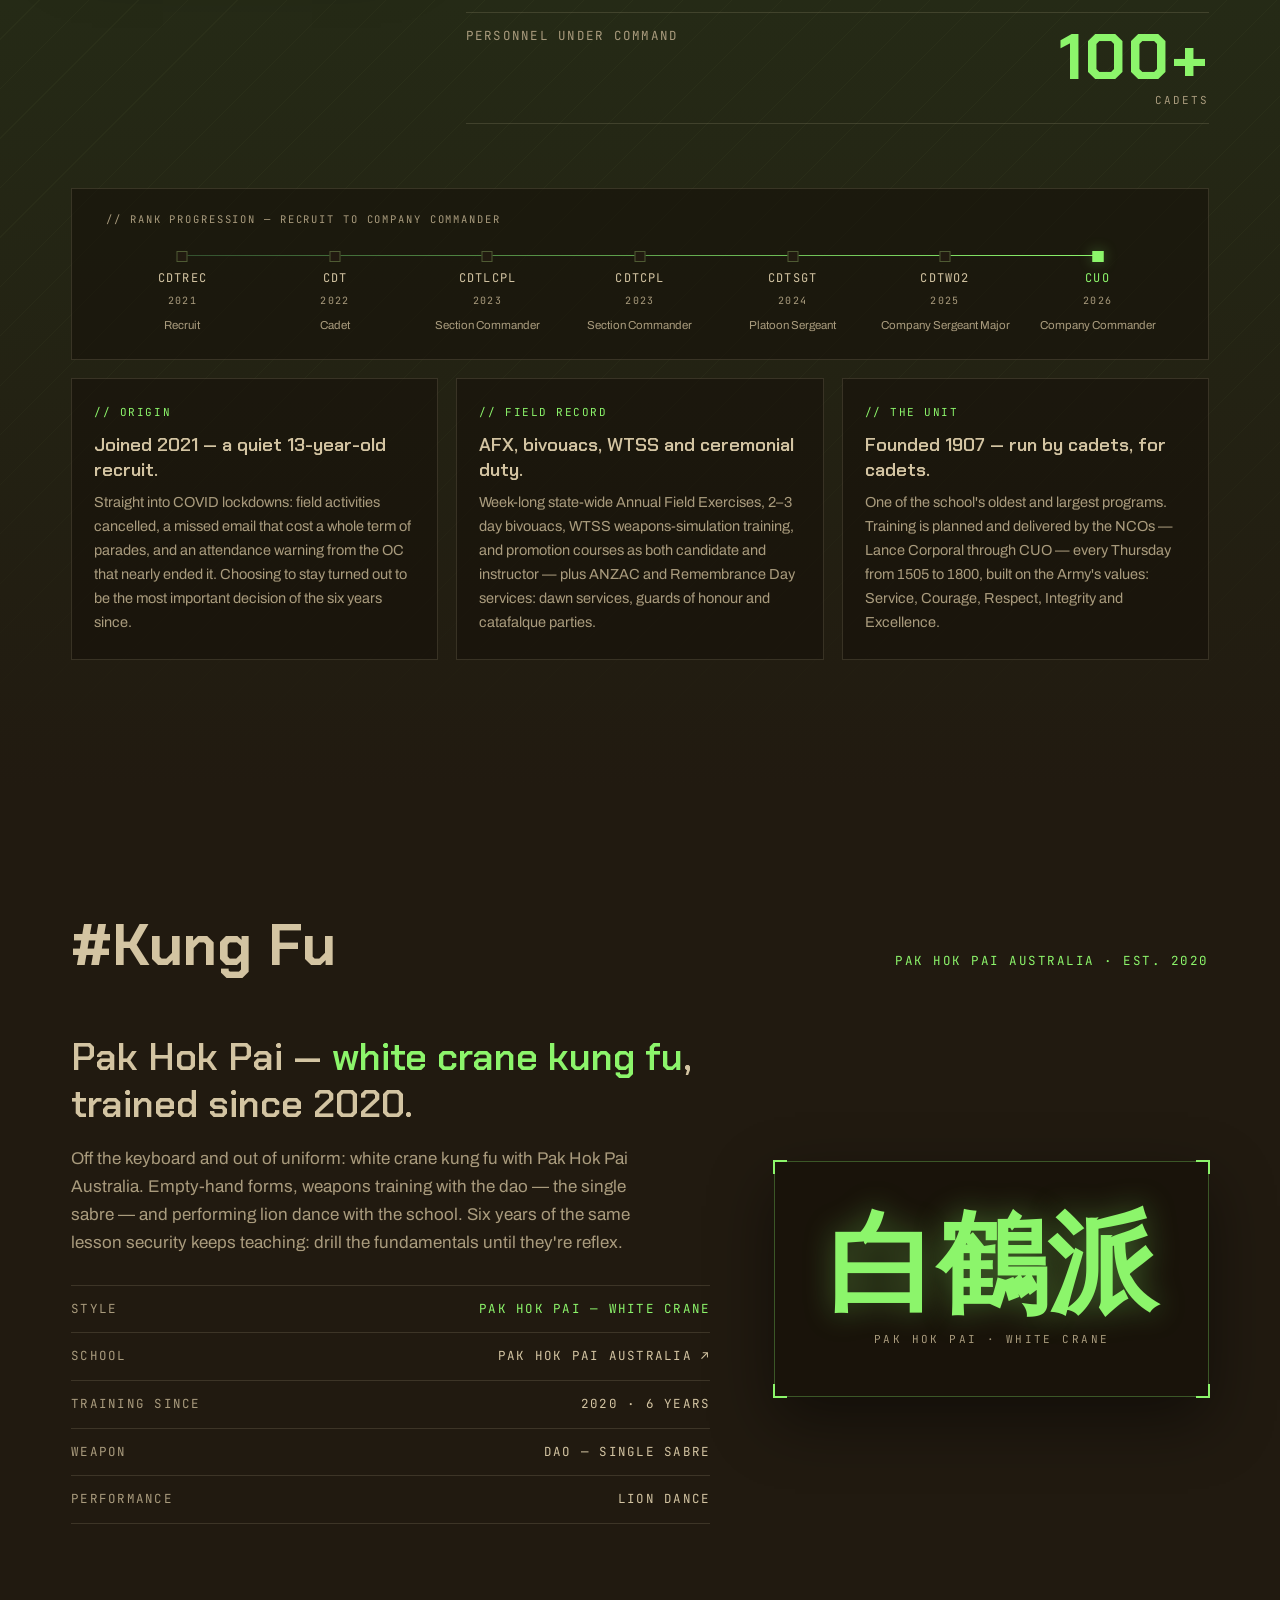
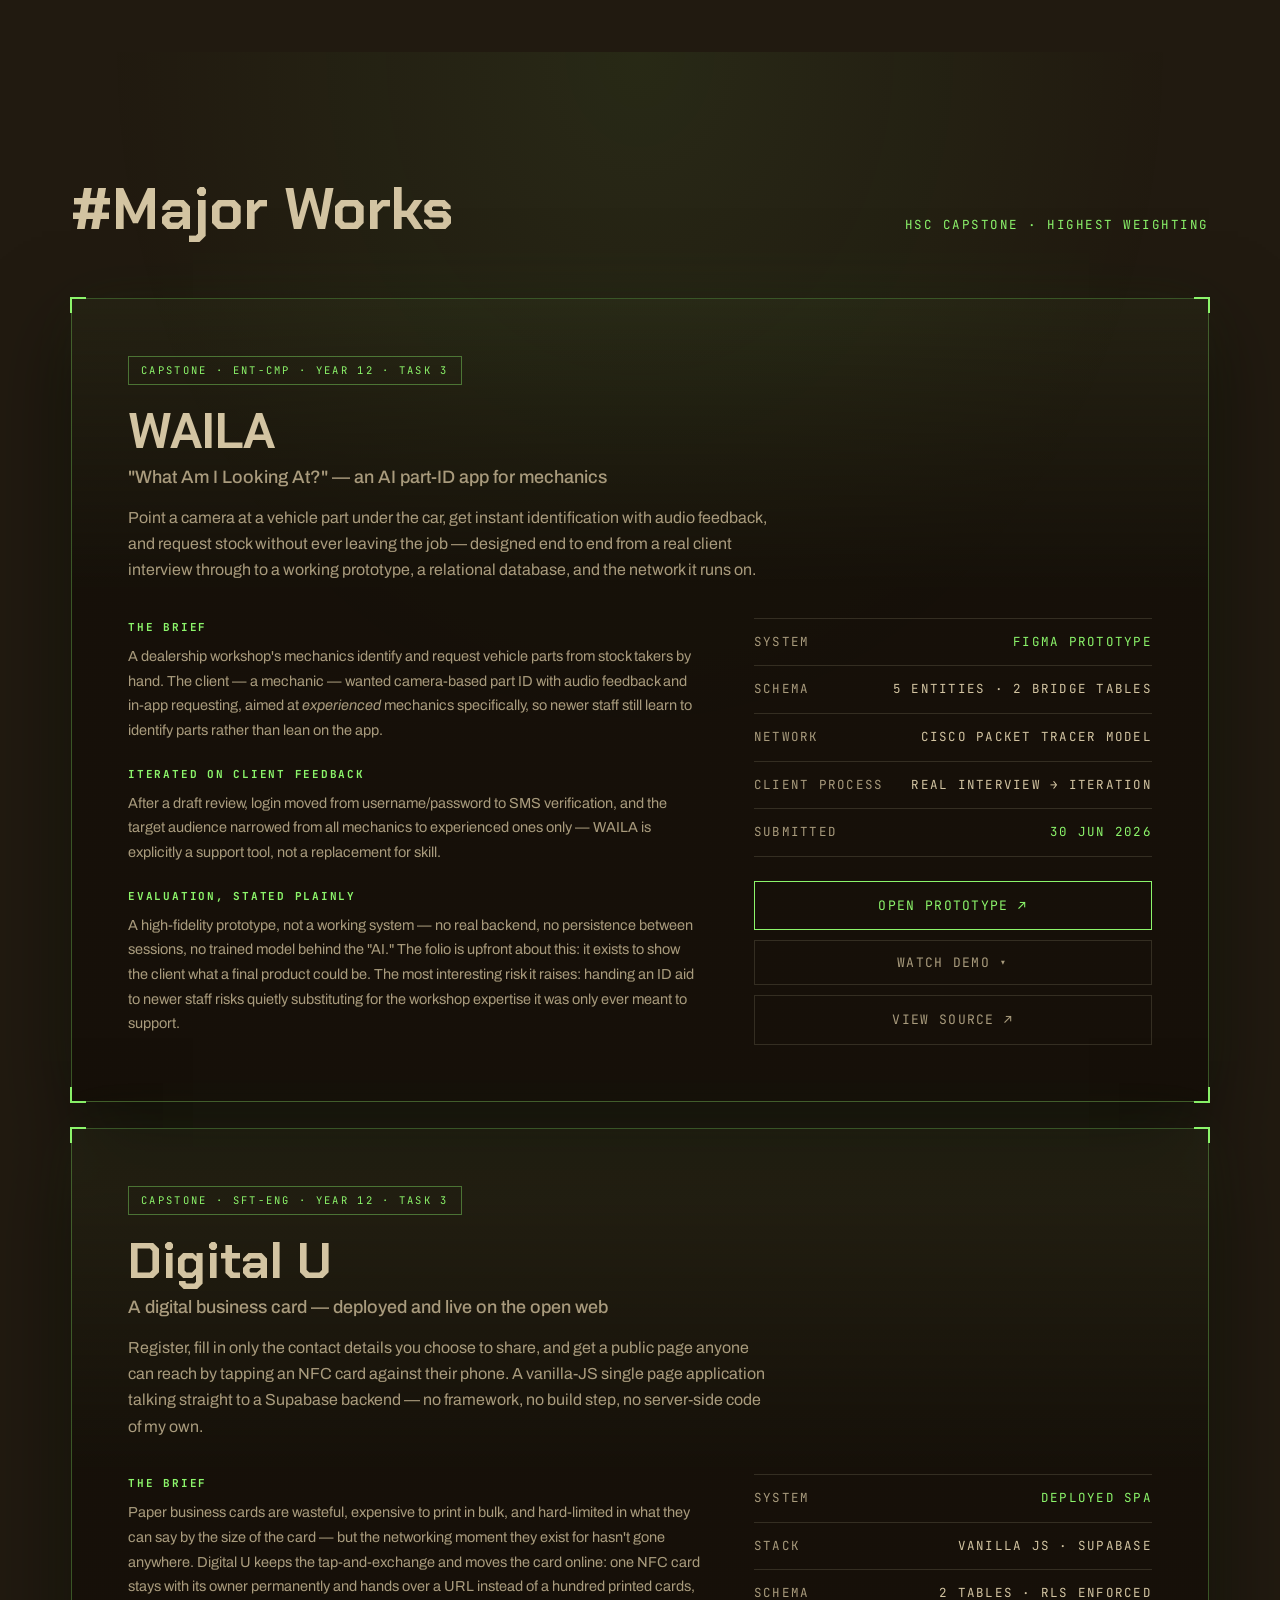
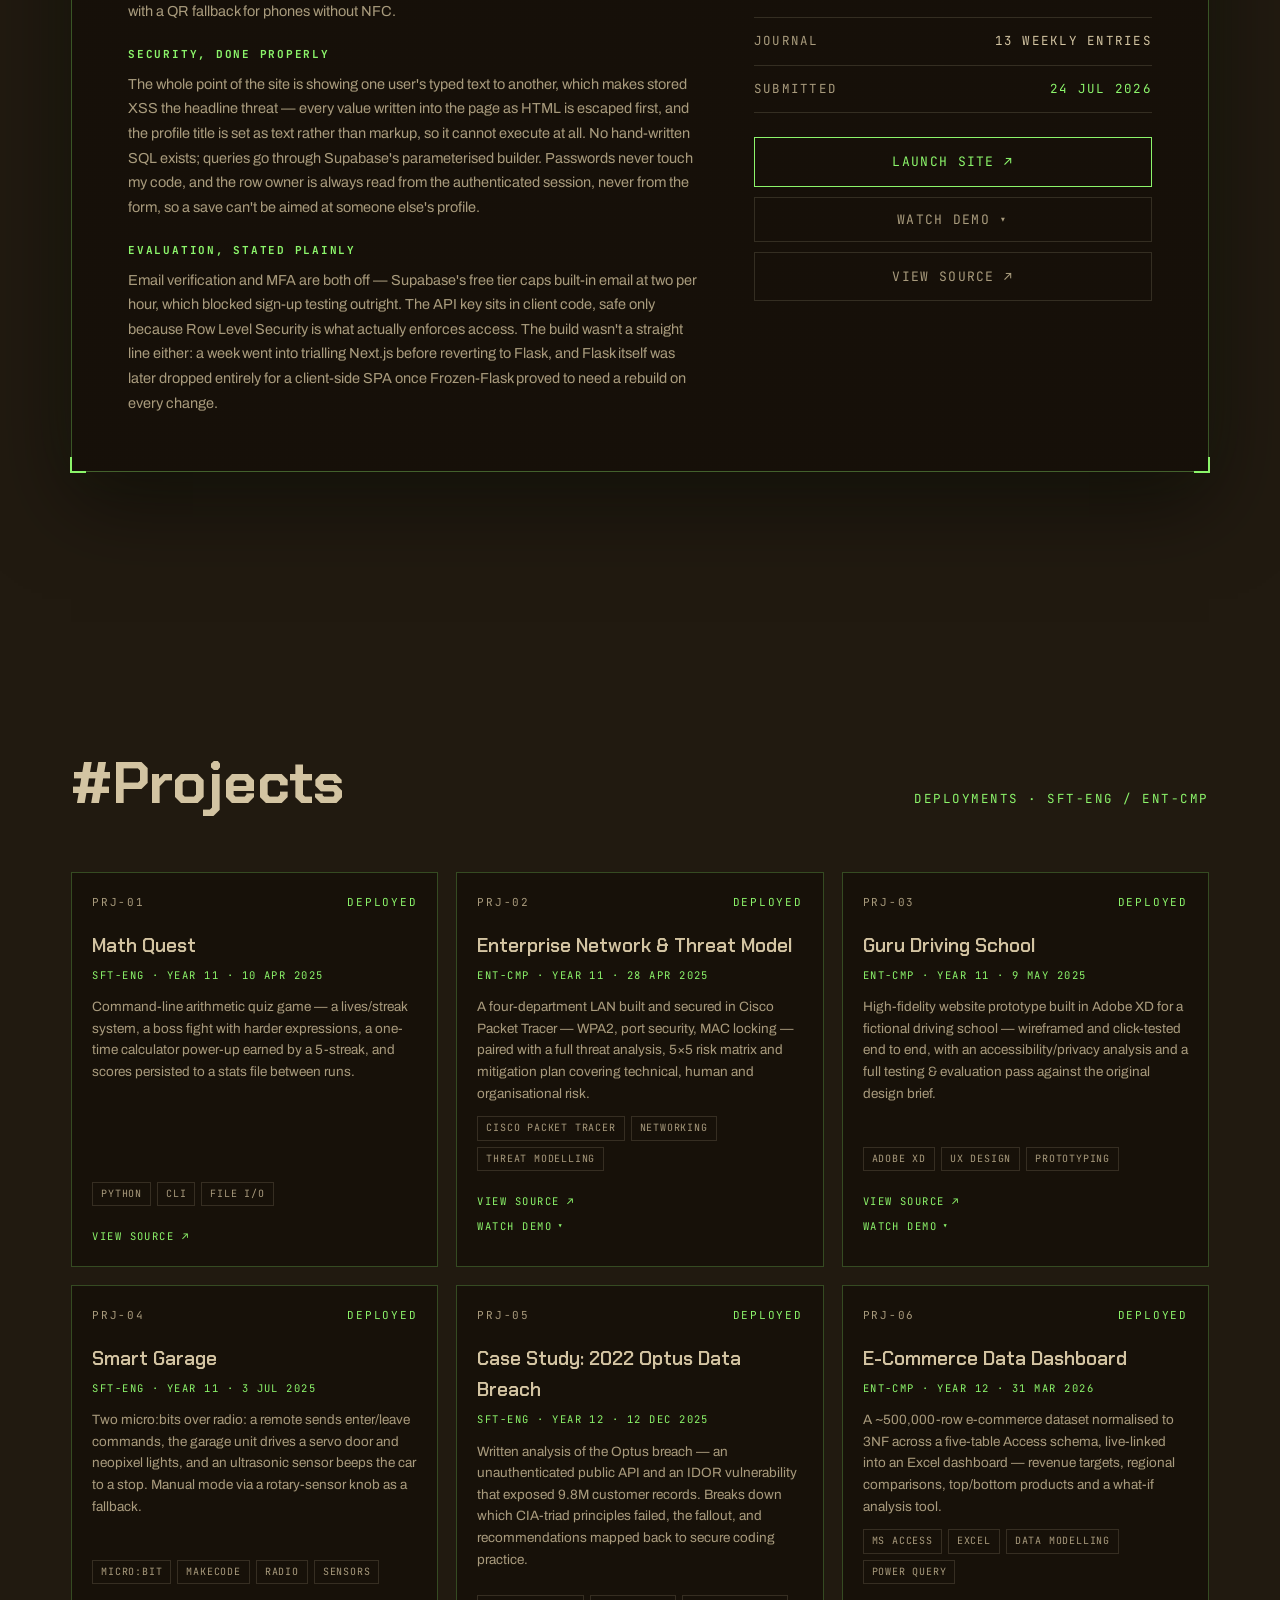
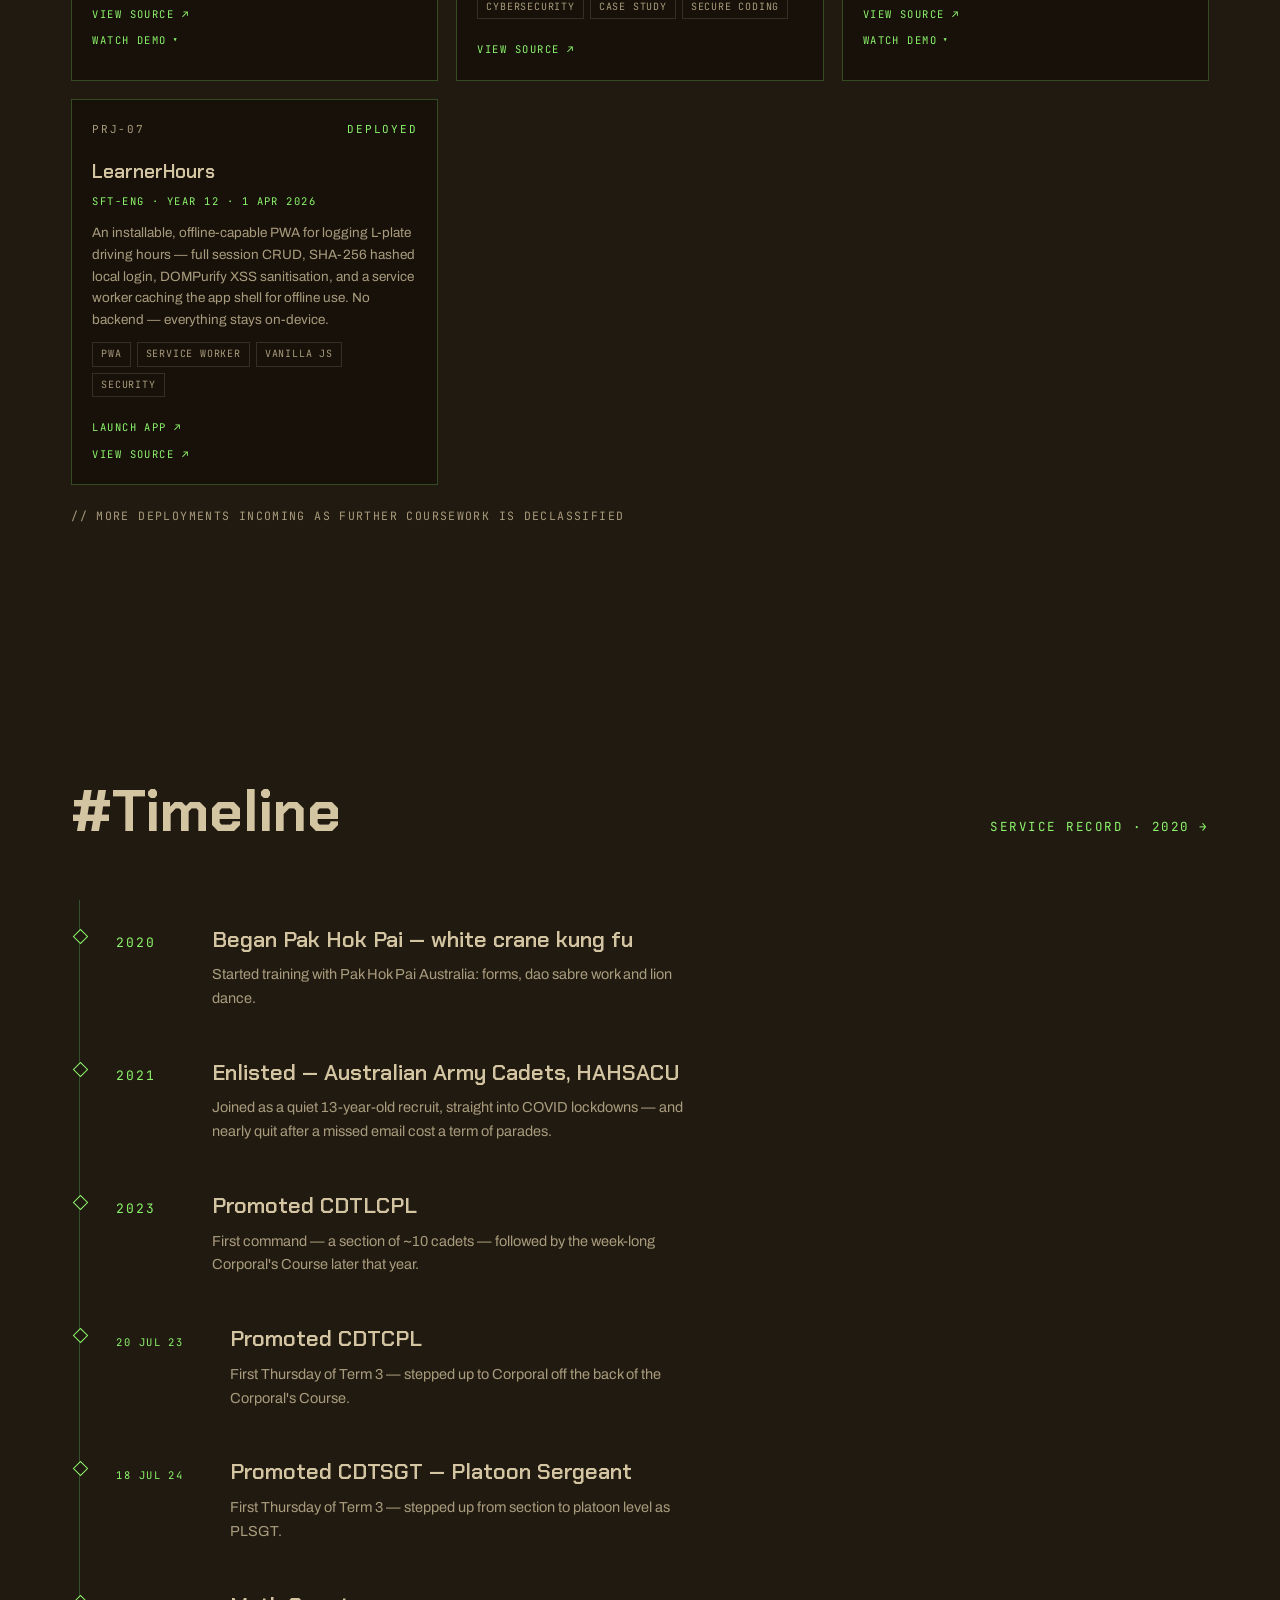
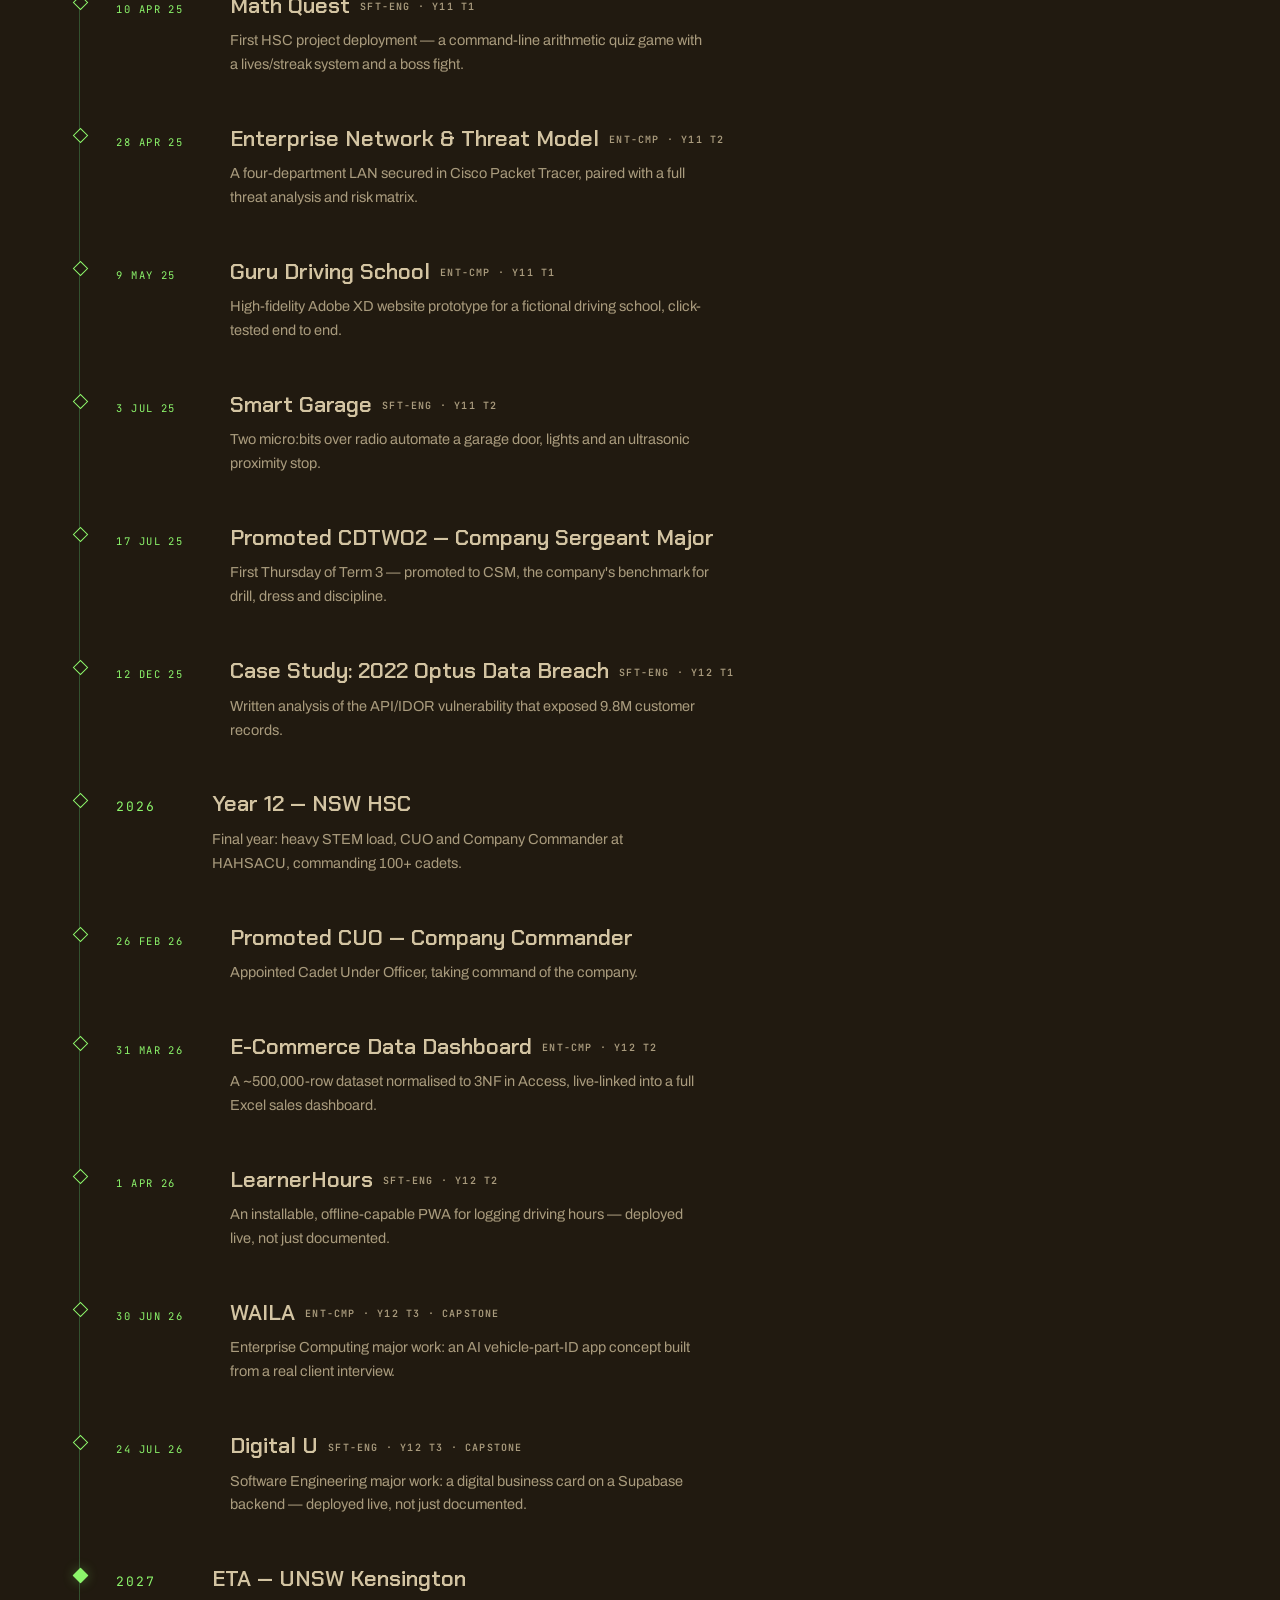
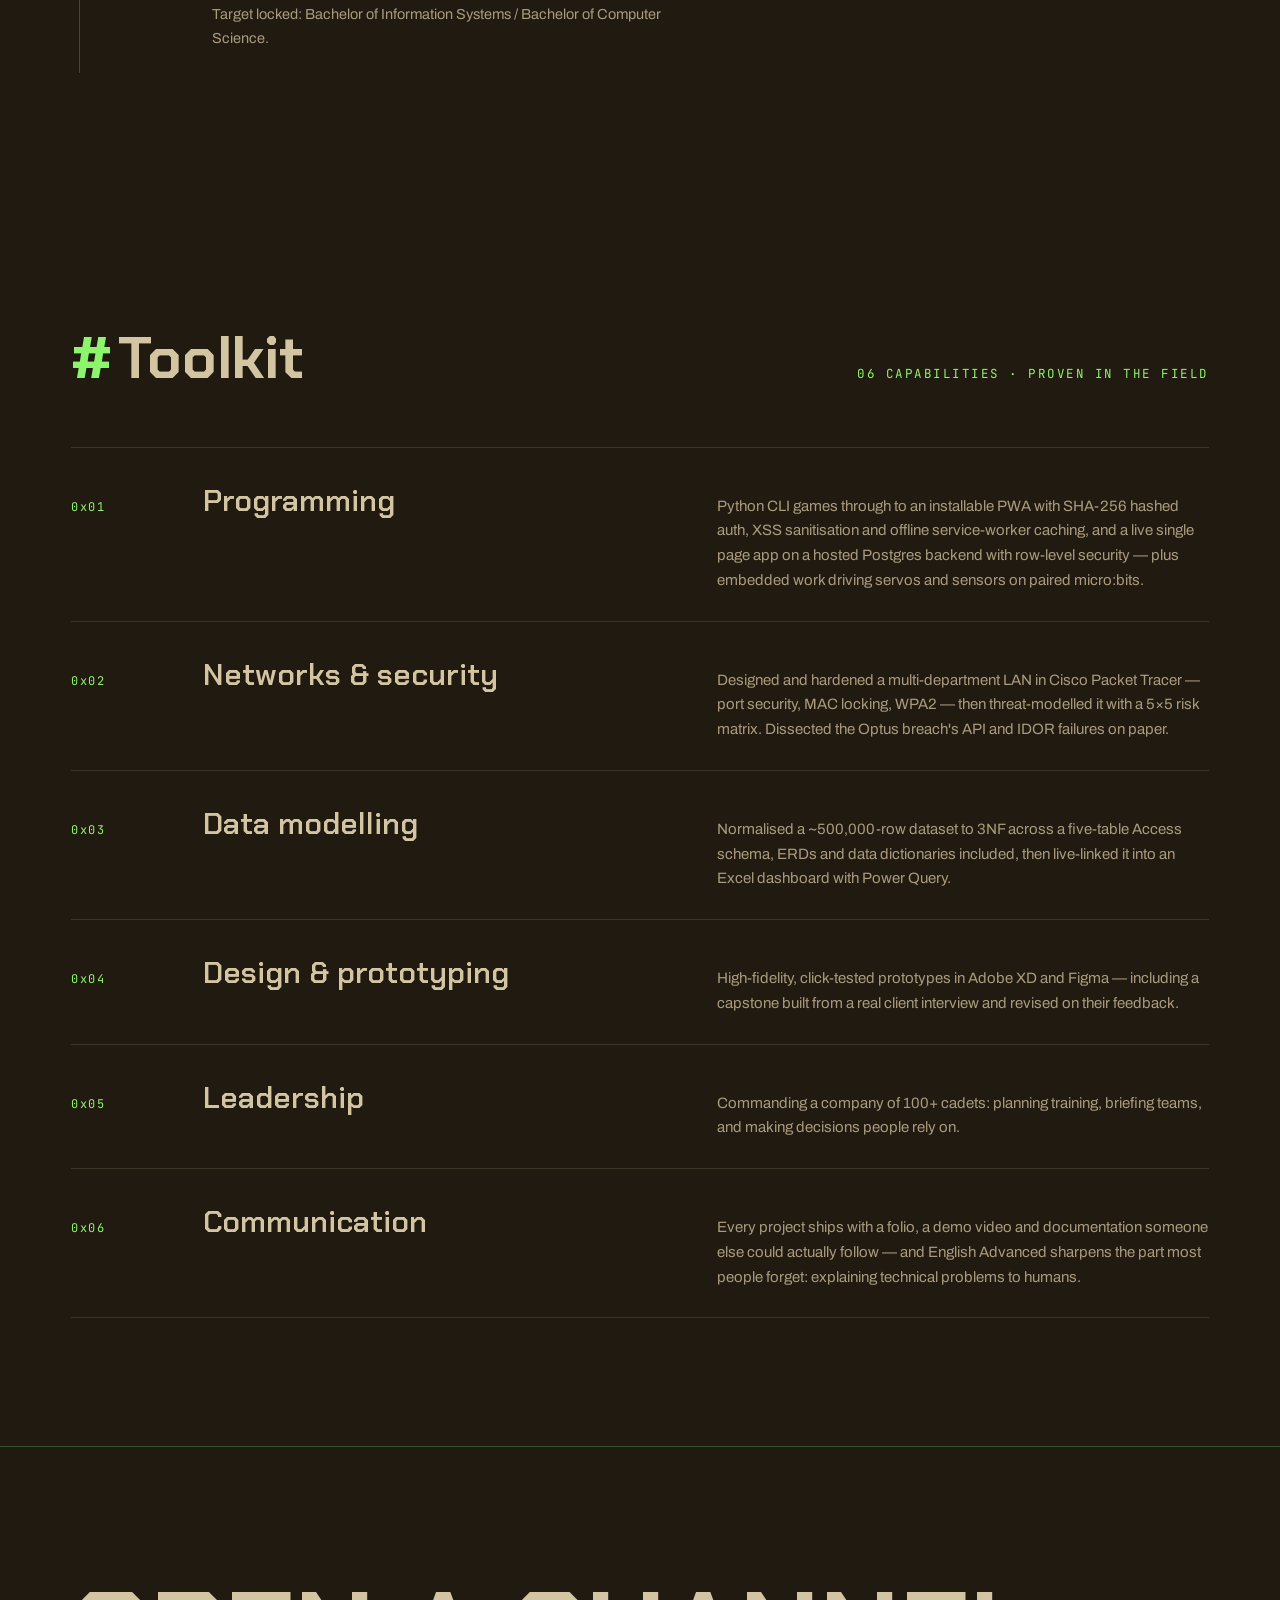
==== commit 2733fa43: "Make the Command section readable in light mode Co-Authored-By: Claude Fable 5.2 <noreply@anthropic." ====
--- a/index.html
+++ b/index.html
@@ -51,6 +51,7 @@
   --bark-2:#2B2316;      /* raised panels */
   --moss:#33512F;        /* deep green */
   --olive:#4E5A33;       /* military olive */
+  --bark-olive:#252A16;  /* base, tinted olive — mid-stop of the command band */
   --kraft:#D3C4A2;       /* kraft paper */
   --kraft-dim:#A99B7D;
   --phos:#8CF56B;        /* phosphor green accent */
@@ -74,6 +75,7 @@
   --bark-2:#E4DAC0;      /* raised panels */
   --moss:#8FA878;        /* sage green */
   --olive:#7A8A5C;
+  --bark-olive:#E4EED2;  /* sage wash, no darker than the paper so ink keeps its contrast */
   --kraft:#2B2316;       /* espresso ink */
   --kraft-dim:#6B5D45;
   --phos:#1E7A10;        /* phosphor, dimmed for paper */
@@ -100,11 +102,6 @@
 html{scroll-behavior:smooth}
 body{
   background:var(--bark);
-  /* the plotting sheet carries on down the page: the hero's 80px squares, fainter */
-  background-image:
-    linear-gradient(rgba(var(--kraft-rgb),.045) 1px,transparent 1px),
-    linear-gradient(90deg,rgba(var(--kraft-rgb),.045) 1px,transparent 1px);
-  background-size:80px 80px;background-position:0 58px;
   color:var(--kraft);
   font-family:var(--body);
   font-size:17px;line-height:1.65;
@@ -231,21 +228,19 @@
 .bp-n{left:5px;top:58px;flex-direction:column;counter-reset:bp-n 87}
 .bp-n i{height:80px;padding-top:66px}
 .bp-n i::before{counter-increment:bp-n -1;content:counter(bp-n)}
-/* bearing ring, centred on the console. Its parts are styled through the
-   inner <g> so the footer's <use> copy — a shadow tree that never sees the
-   outer svg — picks the same rules up. */
+/* bearing ring, centred on the console */
 .bp-ring{
   position:absolute;left:50%;top:50%;width:min(840px,180vw);aspect-ratio:1;
   transform:translate(-50%,-50%);z-index:-1;pointer-events:none;overflow:visible;
 }
-.bp-ring-g circle,.bp-ring-g line{fill:none;stroke:rgba(var(--kraft-rgb),.34);stroke-width:1}
-.bp-ring-g .faint{stroke:rgba(var(--kraft-rgb),.18)}
-.bp-ring-g .tick{stroke:rgba(var(--kraft-rgb),.5);stroke-width:8}
-.bp-ring-g .tick.major{stroke-width:16}
-.bp-ring-g .centre{stroke:rgba(var(--phos-rgb),.4);stroke-dasharray:18 5 3 5}
-.bp-ring-g .brg{stroke:rgba(var(--phos-rgb),.75)}
-.bp-ring-g text{font:500 11px var(--mono);letter-spacing:.1em;fill:var(--kraft-dim);text-anchor:middle;dominant-baseline:central}
-.bp-ring-g text.brg{fill:var(--phos);stroke:none}
+.bp-ring circle,.bp-ring line{fill:none;stroke:rgba(var(--kraft-rgb),.34);stroke-width:1}
+.bp-ring .faint{stroke:rgba(var(--kraft-rgb),.18)}
+.bp-ring .tick{stroke:rgba(var(--kraft-rgb),.5);stroke-width:8}
+.bp-ring .tick.major{stroke-width:16}
+.bp-ring .centre{stroke:rgba(var(--phos-rgb),.4);stroke-dasharray:18 5 3 5}
+.bp-ring .brg{stroke:rgba(var(--phos-rgb),.75)}
+.bp-ring text{font:500 11px var(--mono);letter-spacing:.1em;fill:var(--kraft-dim);text-anchor:middle;dominant-baseline:central}
+.bp-ring text.brg{fill:var(--phos);stroke:none}
 /* dimension lines: <b> line, <i> live px value, <b> line — arrowheads on the
    outer ends, extension lines (::before/::after) reaching back to the part */
 .bp-part{position:relative;width:fit-content}
@@ -277,7 +272,7 @@
 .bp-dim.y::after{bottom:0}
 .bp-part .bp-dim.x{top:-34px;--ext:32px}
 .bp-part .bp-dim.y{right:-46px;--ext:44px}
-.term-slot>.bp-dim.x,.rank-badge>.bp-dim.x{bottom:-40px;--ext:36px}
+.term-slot .bp-dim.x{bottom:-40px;--ext:36px}
 /* console callout: detail tag above, registration corners around */
 .bp-tag{
   position:absolute;left:0;top:-34px;display:flex;align-items:center;gap:10px;pointer-events:none;
@@ -393,7 +388,7 @@
   .term-slot{max-width:560px;margin-top:28px}
   .bp-part .bp-dim.y{right:-38px;--ext:36px}
   /* stacked layout: the ring now crosses the copy, so strip it to faint arcs */
-  .bp-n,.bp-ring-g text,.bp-ring-g .centre,.bp-ring-g .brg{display:none}
+  .bp-n,.bp-ring text,.bp-ring .centre,.bp-ring .brg{display:none}
   .bp-ring{opacity:.55}
 }
 
@@ -406,11 +401,7 @@
 
 /* ---------- sections ---------- */
 section{padding:clamp(80px,10vw,150px) 0;position:relative}
-.sec-head{display:flex;align-items:baseline;justify-content:space-between;gap:20px;margin-bottom:clamp(50px,5.5vw,66px);flex-wrap:wrap;position:relative}
-/* every section header is a sheet title: numbered balloon above, a dimension
-   line carrying the header's live width below */
-.sec-head .bp-tag{position:static;flex:0 0 100%;margin-bottom:-6px}
-.sec-head .bp-dim.x{bottom:-30px;--ext:20px}
+.sec-head{display:flex;align-items:baseline;justify-content:space-between;gap:20px;margin-bottom:clamp(36px,5vw,60px);flex-wrap:wrap}
 .sec-head h2{font-family:var(--disp);font-weight:700;font-size:clamp(32px,4.6vw,58px);line-height:1}
 .sec-head h2 .hash{color:var(--phos);margin-right:6px}
 .sec-head .count{font-family:var(--mono);font-size:12.5px;color:var(--phos);letter-spacing:.12em;text-transform:uppercase}
@@ -441,7 +432,7 @@
 @media(max-width:620px){.mod-grid{grid-template-columns:1fr}.mod p{min-height:0}}
 
 /* ---------- command (cadets) ---------- */
-.command{background:linear-gradient(180deg,var(--bark) 0%,#252A16 50%,var(--bark) 100%)}
+.command{background:linear-gradient(180deg,var(--bark) 0%,var(--bark-olive) 50%,var(--bark) 100%)}
 .command::before{
   content:"";position:absolute;inset:0;pointer-events:none;opacity:.35;
   background-image:repeating-linear-gradient(-45deg,transparent 0 34px,rgba(78,90,51,.35) 34px 35px);
@@ -464,7 +455,7 @@
   color:var(--phos);text-shadow:0 0 30px var(--phos-dim);
 }
 .rank-badge .rk-sub{font-family:var(--mono);font-size:11px;letter-spacing:.22em;text-transform:uppercase;color:var(--kraft-dim);margin-top:10px}
-.chevrons{display:flex;justify-content:center;gap:6px;margin-bottom:18px}
+.chevrons{display:flex;justify-content:center;gap:6px;margin-bottom:18px;color:var(--phos)}
 .chevrons svg{opacity:0;transform:translateY(-8px);transition:opacity .5s,transform .5s}
 .rank-badge.in .chevrons svg{opacity:1;transform:none}
 .rank-badge.in .chevrons svg:nth-child(2){transition-delay:.15s}
@@ -486,7 +477,7 @@
 .svc-record a:hover{color:var(--phos);border-color:var(--phos)}
 .big-count{font-family:var(--disp);font-weight:700;font-size:clamp(40px,5vw,64px);color:var(--phos);line-height:1}
 .big-count-lab{font-family:var(--mono);font-size:11px;letter-spacing:.18em;text-transform:uppercase;color:var(--kraft-dim)}
-@media(max-width:820px){.cmd-grid{grid-template-columns:1fr}.rank-badge{max-width:340px;margin:30px 0 28px}} /* margin: room for the detail tag and width dimension */
+@media(max-width:820px){.cmd-grid{grid-template-columns:1fr}.rank-badge{max-width:340px}}
 
 /* rank progression strip */
 .rank-path{margin-top:clamp(40px,6vw,64px);border:1px solid var(--line);background:rgba(var(--deep-rgb),.55);padding:22px clamp(18px,3vw,34px) 26px;position:relative}
@@ -648,11 +639,6 @@
   background-image:url("data:image/svg+xml,%3Csvg xmlns='http://www.w3.org/2000/svg' width='180' height='180'%3E%3Cfilter id='n'%3E%3CfeTurbulence type='fractalNoise' baseFrequency='0.8' numOctaves='2'/%3E%3CfeColorMatrix values='0 0 0 0 0 0 0 0 0 0 0 0 0 0 0 0 0 0 0.06 0'/%3E%3C/filter%3E%3Crect width='180' height='180' filter='url(%23n)'/%3E%3C/svg%3E");
 }
 .mission .sec-head .count,.mission .sec-head h2 .hash{color:#33512F}
-/* sheet annotations on the kraft paper take its ink, like the rest of the brief */
-.mission .bp-tag{color:#33512F}
-.mission .bp-tag em{border-color:#33512F}
-.mission .bp-tag span{color:#4A3F2C}
-.mission .bp-dim{--dl:rgba(51,81,47,.6);color:#33512F}
 .mission-grid{display:grid;grid-template-columns:1.1fr .9fr;gap:clamp(32px,5vw,80px);align-items:start;position:relative}
 .mission .big{
   font-family:var(--disp);font-weight:600;font-size:clamp(23px,3vw,38px);
@@ -707,9 +693,6 @@
   content:"";position:absolute;inset:0;z-index:-1;
   background:radial-gradient(ellipse 800px 500px at 50% 110%,rgba(var(--moss-rgb),.55),transparent 70%);
 }
-/* the last sheet: its own tag, the hero's bearing ring again, the headline dimensioned like the name */
-footer .bp-tag{position:static;margin-bottom:54px}
-footer .bp-ring{left:calc(50% + min(340px,30vw));top:44%;opacity:.8}
 footer .big-link{display:inline-block}
 footer .big-link .huge{
   font-family:var(--disp);font-weight:700;font-size:clamp(44px,9vw,116px);
@@ -890,7 +873,7 @@
       </div>
 
       <div class="term-slot" id="termSlot">
-        <svg class="bp-ring" viewBox="-420 -420 840 840" aria-hidden="true"><g id="bpRing" class="bp-ring-g">
+        <svg class="bp-ring" viewBox="-420 -420 840 840" aria-hidden="true">
           <circle r="310"/>
           <circle class="tick" r="314" stroke-dasharray="1 26.402" stroke-dashoffset=".5"/>
           <circle class="tick major" r="318" stroke-dasharray="1.6 164.904" stroke-dashoffset=".8"/>
@@ -900,7 +883,7 @@
           <line class="brg" x1="0" y1="0" x2="219.2" y2="-219.2"/><circle class="brg" cx="219.2" cy="-219.2" r="4"/>
           <text class="brg" x="247.5" y="-247.5" transform="rotate(45 247.5 -247.5)">BRG 045</text>
           <text x="0" y="-344">000</text><text x="172" y="-297.9">030</text><text x="297.9" y="-172">060</text><text x="344" y="0">090</text><text x="297.9" y="172">120</text><text x="172" y="297.9">150</text><text x="0" y="344">180</text><text x="-172" y="297.9">210</text><text x="-297.9" y="172">240</text><text x="-344" y="0">270</text><text x="-297.9" y="-172">300</text><text x="-172" y="-297.9">330</text>
-        </g></svg>
+        </svg>
         <span class="bp-tag" aria-hidden="true"><em>A</em>Detail A — console <span>· scale 1:1</span></span>
         <i class="bp-corner tl" aria-hidden="true"></i><i class="bp-corner tr" aria-hidden="true"></i><i class="bp-corner bl" aria-hidden="true"></i><i class="bp-corner br" aria-hidden="true"></i>
         <span class="bp-dim x below" aria-hidden="true"><b></b><i data-dim="w"></i><b></b></span>
@@ -956,10 +939,8 @@
 <section class="mission" id="mission">
   <div class="wrap">
     <div class="sec-head reveal">
-      <span class="bp-tag" aria-hidden="true"><em>02</em>Sheet 02 / 10 <span>· scale 1:1</span></span>
       <h2><span class="hash">#</span>Mission</h2>
       <span class="count">02 majors · Combined arms</span>
-      <span class="bp-dim x below" aria-hidden="true"><b></b><i data-dim="w"></i><b></b></span>
     </div>
     <div class="mission-grid">
       <!-- direct child of .mission-grid so its absolute-position anchor is the
@@ -1003,10 +984,8 @@
 <section id="coursework">
   <div class="wrap">
     <div class="sec-head reveal">
-      <span class="bp-tag" aria-hidden="true"><em>03</em>Sheet 03 / 10 <span>· scale 1:1</span></span>
       <h2 data-scramble-scroll><span class="hash">#</span>Coursework</h2>
       <span class="count">06 modules loaded / NSW HSC</span>
-      <span class="bp-dim x below" aria-hidden="true"><b></b><i data-dim="w"></i><b></b></span>
     </div>
 
     <div class="mod-grid">
@@ -1054,22 +1033,18 @@
 <section class="command" id="command">
   <div class="wrap">
     <div class="sec-head reveal">
-      <span class="bp-tag" aria-hidden="true"><em>04</em>Sheet 04 / 10 <span>· scale 1:1</span></span>
       <h2 data-scramble-scroll><span class="hash">#</span>Command</h2>
       <span class="count">Australian Army Cadets · HAHSACU</span>
-      <span class="bp-dim x below" aria-hidden="true"><b></b><i data-dim="w"></i><b></b></span>
     </div>
 
     <div class="cmd-grid">
       <div class="rank-badge reveal" id="rankBadge">
-        <span class="bp-tag" aria-hidden="true"><em>B</em>Detail B — insignia <span>· scale 1:1</span></span>
-        <span class="bp-dim x below" aria-hidden="true"><b></b><i data-dim="w"></i><b></b></span>
         <span class="corner tl"></span><span class="corner tr"></span>
         <span class="corner bl"></span><span class="corner br"></span>
         <div class="chevrons" aria-hidden="true">
-          <svg width="34" height="18" viewBox="0 0 34 18"><path d="M2 16 L17 3 L32 16" fill="none" stroke="#8CF56B" stroke-width="3.5"/></svg>
-          <svg width="34" height="18" viewBox="0 0 34 18"><path d="M2 16 L17 3 L32 16" fill="none" stroke="#8CF56B" stroke-width="3.5"/></svg>
-          <svg width="34" height="18" viewBox="0 0 34 18"><path d="M2 16 L17 3 L32 16" fill="none" stroke="#8CF56B" stroke-width="3.5"/></svg>
+          <svg width="34" height="18" viewBox="0 0 34 18"><path d="M2 16 L17 3 L32 16" fill="none" stroke="currentColor" stroke-width="3.5"/></svg>
+          <svg width="34" height="18" viewBox="0 0 34 18"><path d="M2 16 L17 3 L32 16" fill="none" stroke="currentColor" stroke-width="3.5"/></svg>
+          <svg width="34" height="18" viewBox="0 0 34 18"><path d="M2 16 L17 3 L32 16" fill="none" stroke="currentColor" stroke-width="3.5"/></svg>
         </div>
         <div class="rk">CUO</div>
         <div class="rk-sub">Cadet Under Officer</div>
@@ -1129,10 +1104,8 @@
 <section id="kungfu">
   <div class="wrap">
     <div class="sec-head reveal">
-      <span class="bp-tag" aria-hidden="true"><em>05</em>Sheet 05 / 10 <span>· scale 1:1</span></span>
       <h2 data-scramble-scroll><span class="hash">#</span>Kung Fu</h2>
       <span class="count">Pak Hok Pai Australia · Est. 2020</span>
-      <span class="bp-dim x below" aria-hidden="true"><b></b><i data-dim="w"></i><b></b></span>
     </div>
 
     <div class="kf-grid">
@@ -1149,8 +1122,6 @@
       </div>
 
       <div class="rank-badge reveal d1">
-        <span class="bp-tag" aria-hidden="true"><em>C</em>Detail C — crest <span>· scale 1:1</span></span>
-        <span class="bp-dim x below" aria-hidden="true"><b></b><i data-dim="w"></i><b></b></span>
         <span class="corner tl"></span><span class="corner tr"></span>
         <span class="corner bl"></span><span class="corner br"></span>
         <div class="rk kf-rk" aria-label="Pak Hok Pai — White Crane school">白鶴派</div>
@@ -1164,10 +1135,8 @@
 <section id="majorworks" class="majorworks">
   <div class="wrap">
     <div class="sec-head reveal">
-      <span class="bp-tag" aria-hidden="true"><em>06</em>Sheet 06 / 10 <span>· scale 1:1</span></span>
       <h2 data-scramble-scroll><span class="hash">#</span>Major Works</h2>
       <span class="count">HSC capstone · Highest weighting</span>
-      <span class="bp-dim x below" aria-hidden="true"><b></b><i data-dim="w"></i><b></b></span>
     </div>
 
     <div class="mw-card reveal" data-mw="1">
@@ -1244,10 +1213,8 @@
 <section id="projects">
   <div class="wrap">
     <div class="sec-head reveal">
-      <span class="bp-tag" aria-hidden="true"><em>07</em>Sheet 07 / 10 <span>· scale 1:1</span></span>
       <h2 data-scramble-scroll><span class="hash">#</span>Projects</h2>
       <span class="count">Deployments · SFT-ENG / ENT-CMP</span>
-      <span class="bp-dim x below" aria-hidden="true"><b></b><i data-dim="w"></i><b></b></span>
     </div>
 
     <div class="proj-grid">
@@ -1343,10 +1310,8 @@
 <section id="timeline">
   <div class="wrap">
     <div class="sec-head reveal">
-      <span class="bp-tag" aria-hidden="true"><em>08</em>Sheet 08 / 10 <span>· scale 1:1</span></span>
       <h2 data-scramble-scroll><span class="hash">#</span>Timeline</h2>
       <span class="count">Service record · 2020 →</span>
-      <span class="bp-dim x below" aria-hidden="true"><b></b><i data-dim="w"></i><b></b></span>
     </div>
 
     <ol class="tl-list">
@@ -1484,10 +1449,8 @@
 <section id="toolkit">
   <div class="wrap">
     <div class="sec-head reveal">
-      <span class="bp-tag" aria-hidden="true"><em>09</em>Sheet 09 / 10 <span>· scale 1:1</span></span>
       <h2><span class="hash">#</span>Toolkit</h2>
       <span class="count">06 capabilities · Proven in the field</span>
-      <span class="bp-dim x below" aria-hidden="true"><b></b><i data-dim="w"></i><b></b></span>
     </div>
     <div class="tool-rows">
       <div class="tool-row reveal">
@@ -1526,12 +1489,9 @@
 
 <!-- ================= FOOTER ================= -->
 <footer id="contact">
-  <svg class="bp-ring" viewBox="-420 -420 840 840" aria-hidden="true"><use href="#bpRing"/></svg>
   <div class="wrap">
-    <span class="bp-tag" aria-hidden="true"><em>10</em>Sheet 10 / 10 <span>· scale 1:1</span></span>
-    <span class="big-link bp-part">
+    <span class="big-link">
       <span class="huge" data-scramble-hover>OPEN A CHANNEL</span>
-      <span class="bp-dim x" aria-hidden="true"><b></b><i data-dim="w"></i><b></b></span>
     </span>
     <p class="sub">Questions, opportunities, or just want to talk security? Send it straight through — it lands in my inbox.</p>
 
@@ -1657,17 +1617,17 @@
 });
 
 /* ================= blueprint dimensions ================= */
-/* Dimension lines carry real measurements: whatever a .bp-dim hangs off (the
-   name, the console slot, a section header, a badge) reports its own size in
-   px, so the figures follow resizes — and flicker while a headline decrypts. */
+/* The hero's dimension lines carry real measurements: the name block and the
+   console slot report their own size in px, so the figures follow resizes —
+   and flicker along with the name while it decrypts. */
 if ('ResizeObserver' in window) {
   const dimRO = new ResizeObserver(entries => entries.forEach(e => {
     const r = e.target.getBoundingClientRect();
-    e.target.querySelectorAll(':scope > .bp-dim [data-dim]').forEach(el => {
+    e.target.querySelectorAll('[data-dim]').forEach(el => {
       el.textContent = Math.round(el.dataset.dim === 'w' ? r.width : r.height);
     });
   }));
-  new Set([...document.querySelectorAll('.bp-dim')].map(d => d.parentElement)).forEach(el => dimRO.observe(el));
+  document.querySelectorAll('.bp-part, .term-slot').forEach(el => dimRO.observe(el));
 }
 document.querySelectorAll('[data-scramble-hover]').forEach(el => {
   let busy = false;
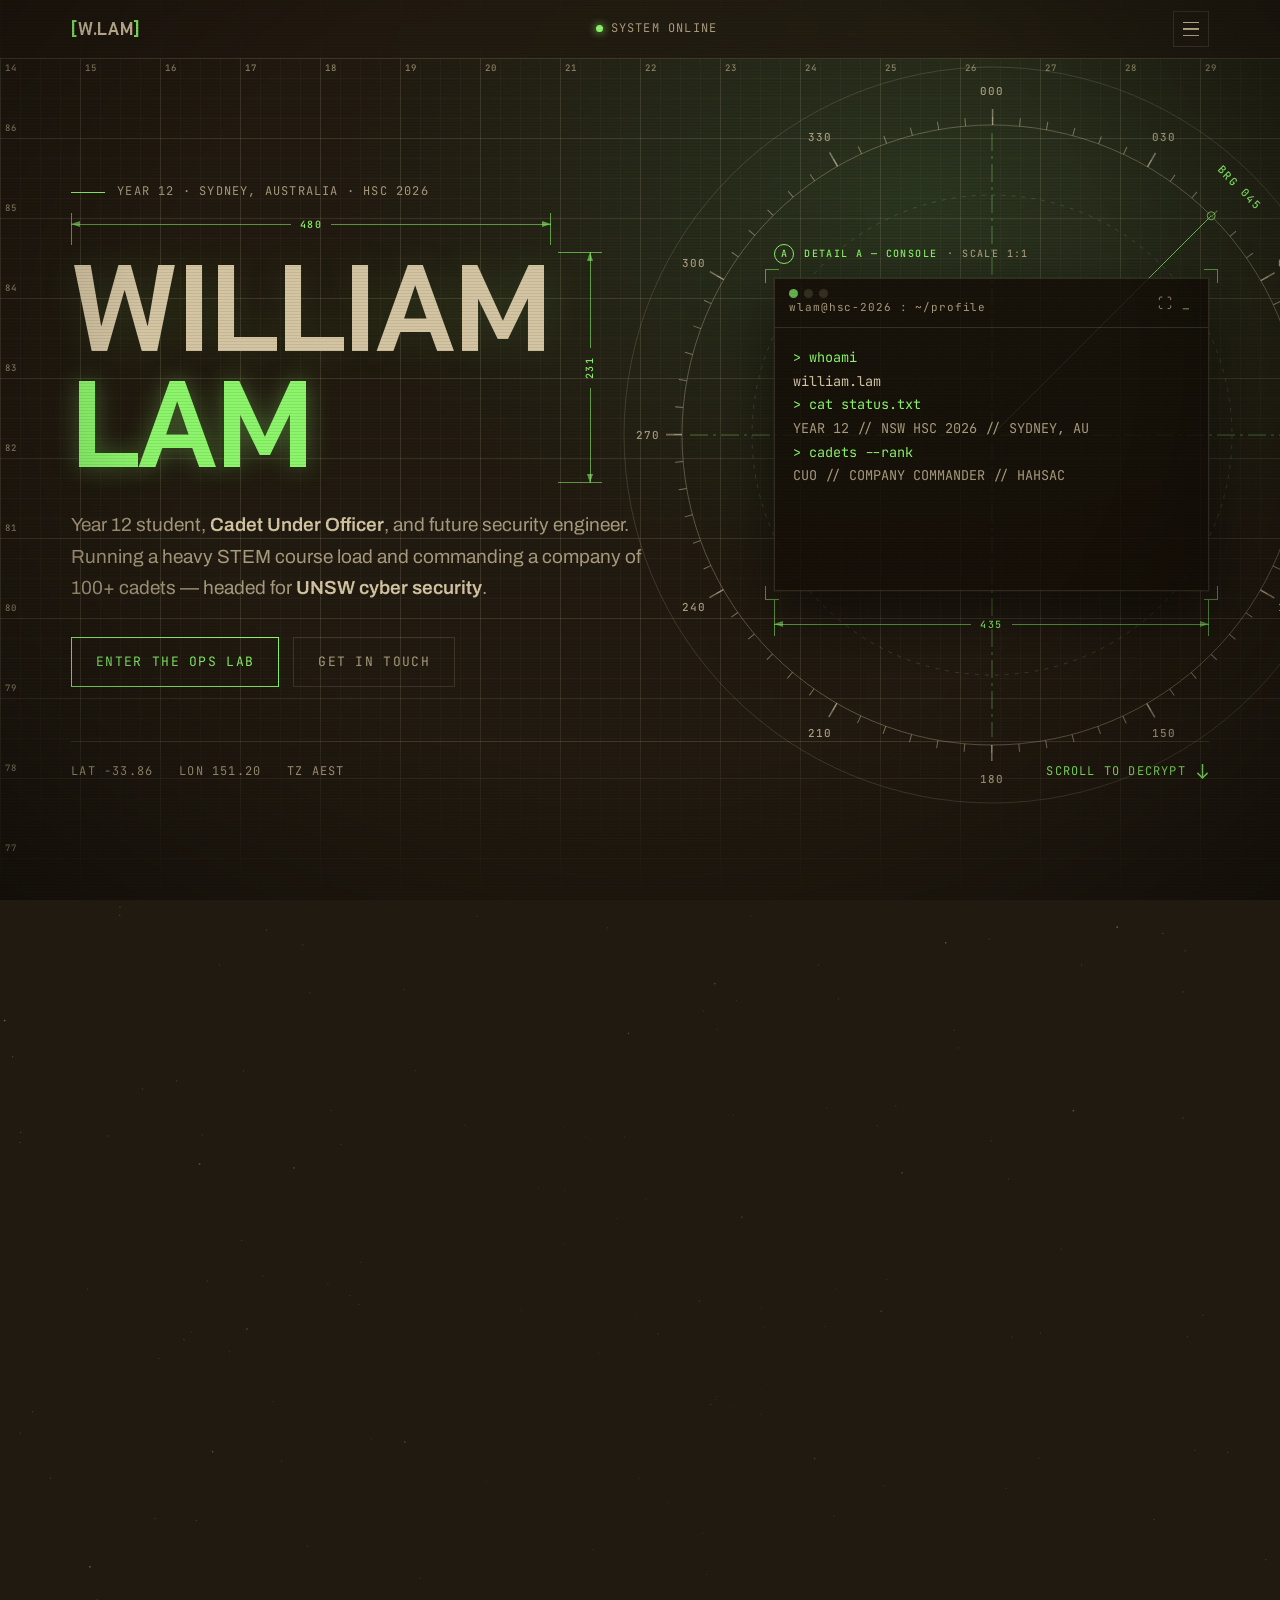
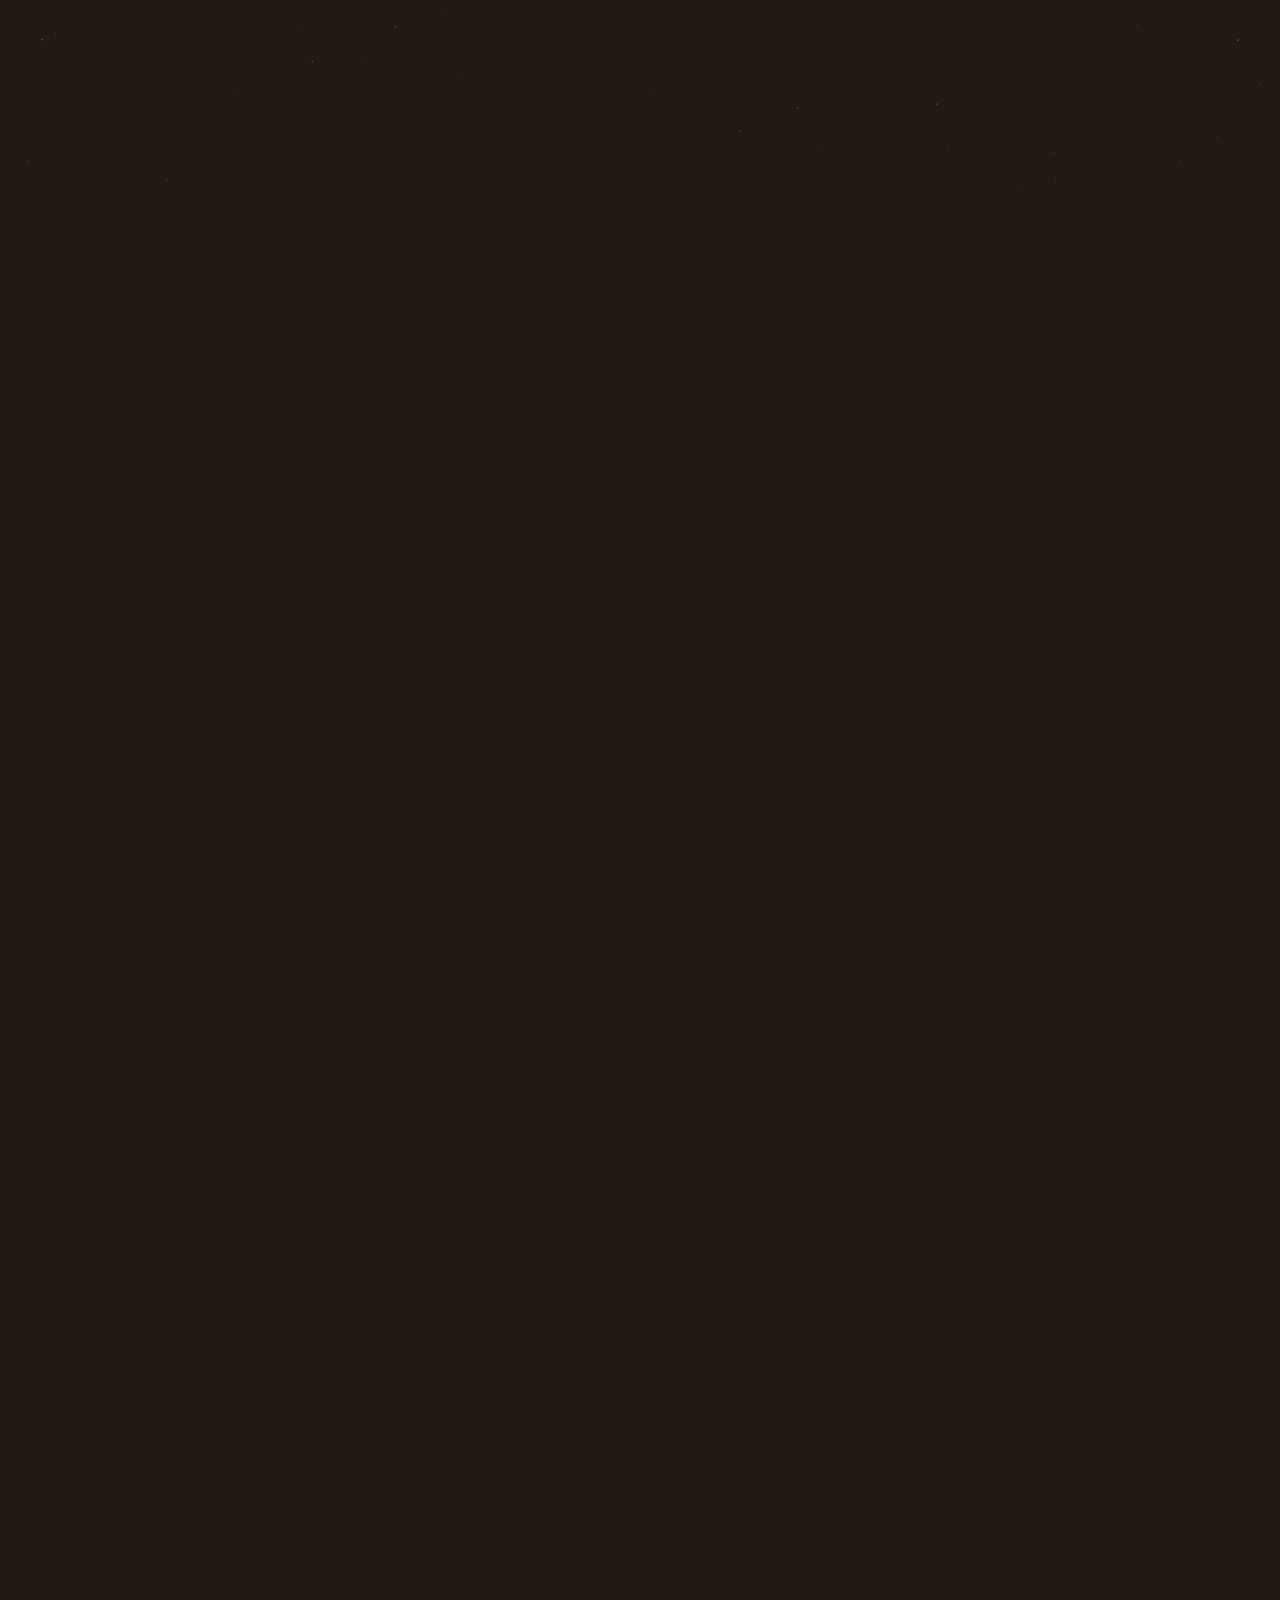
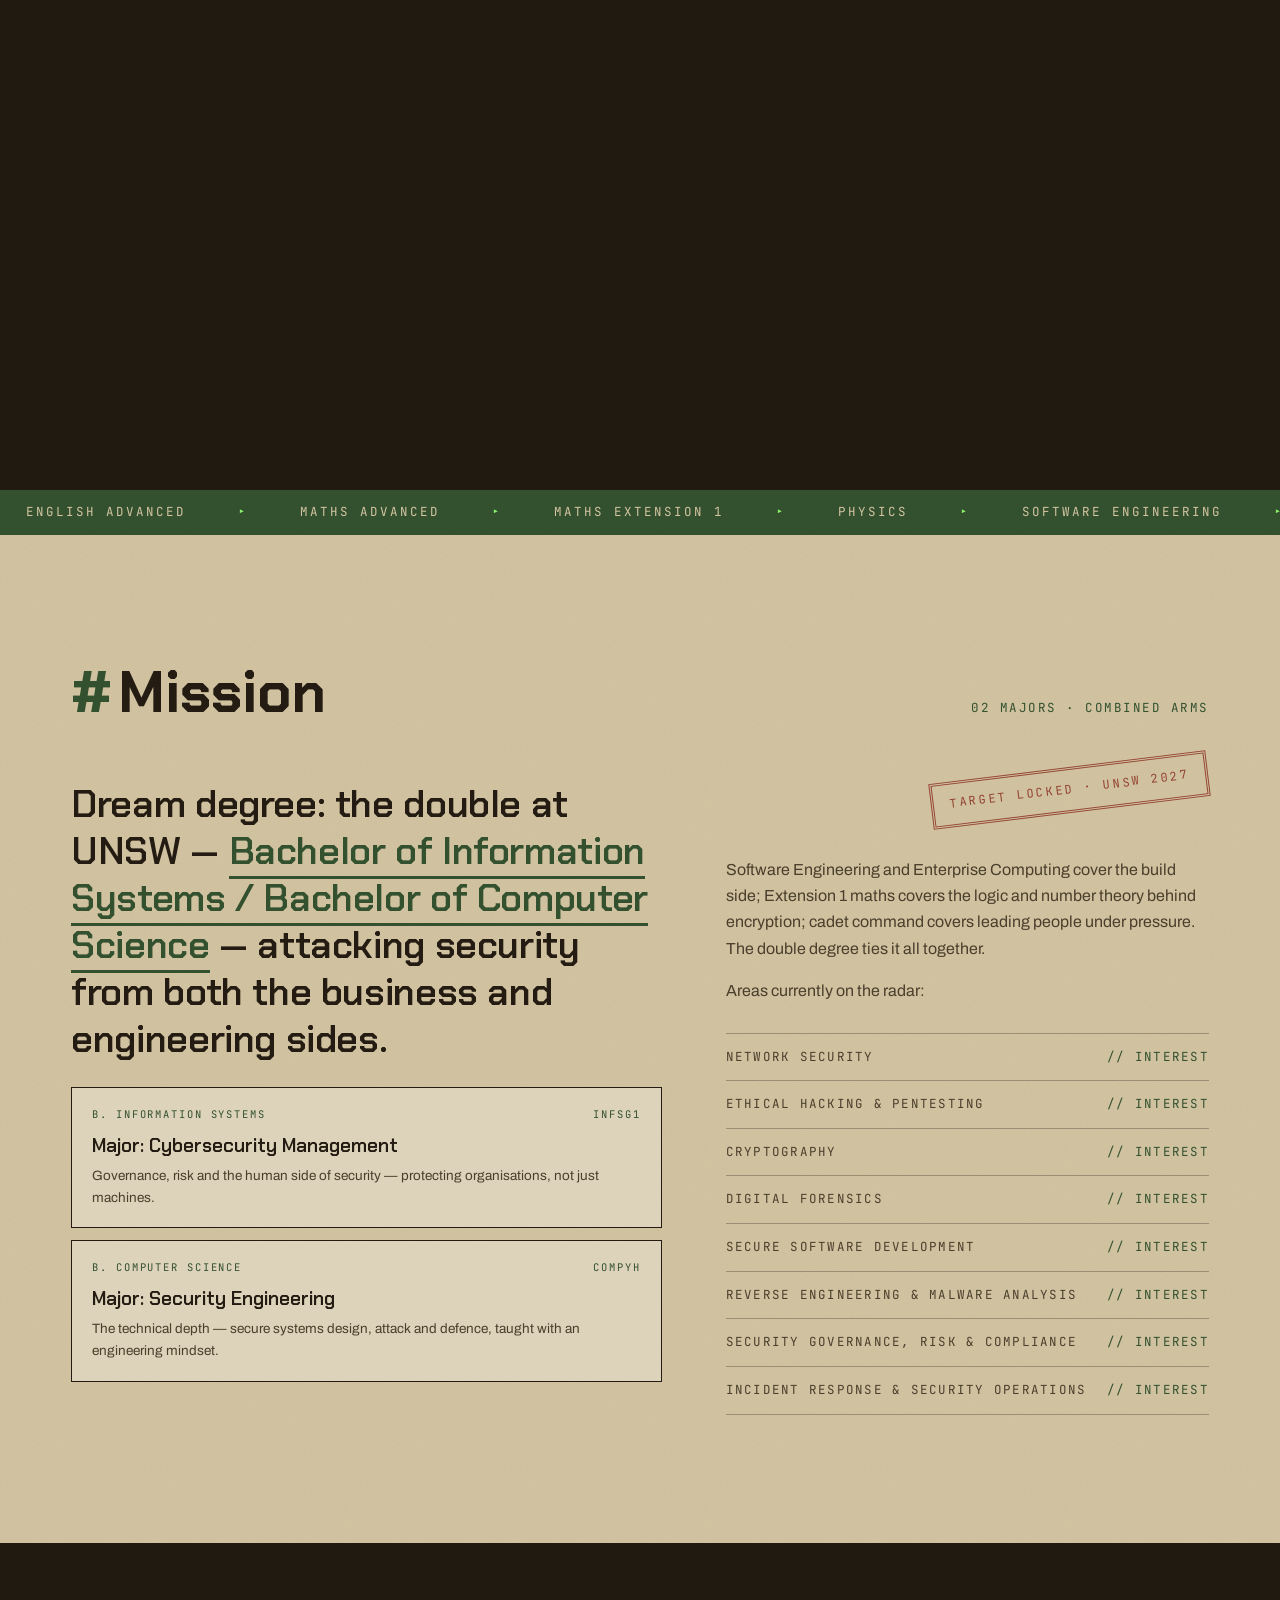
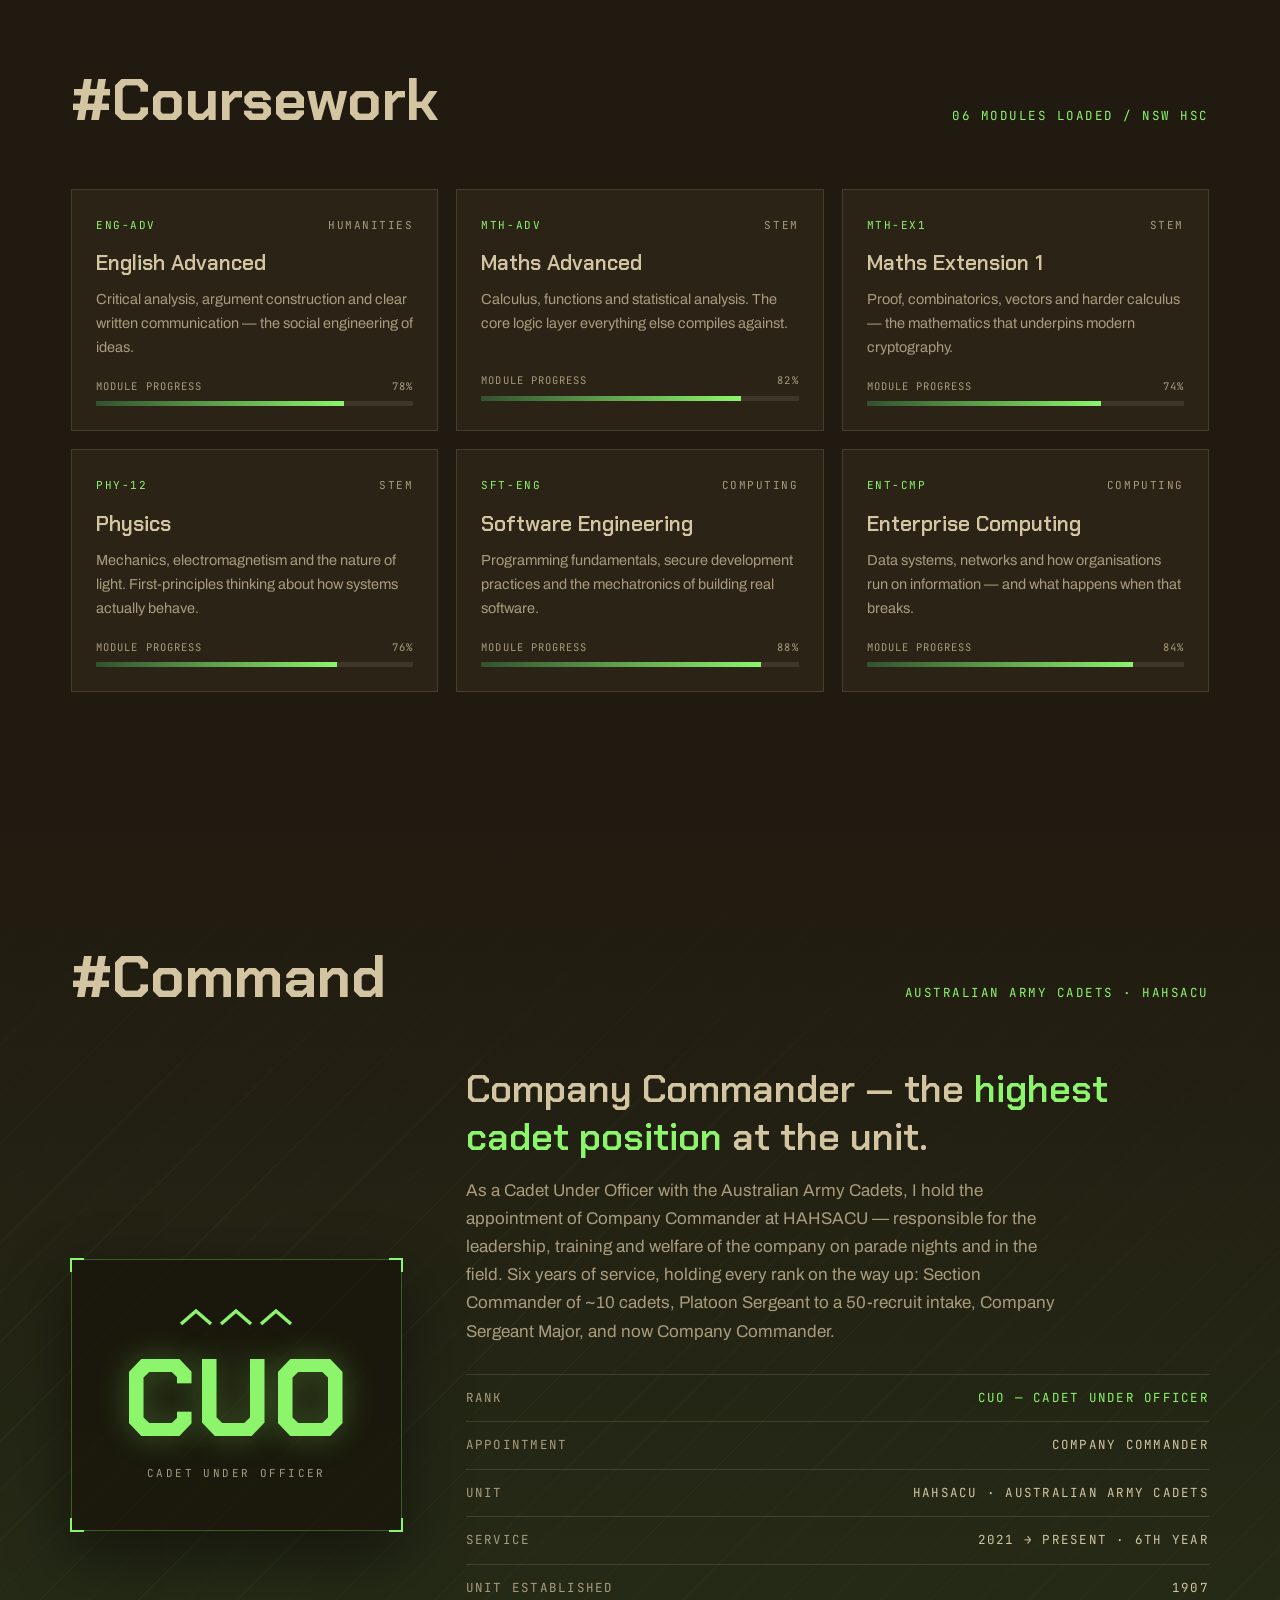
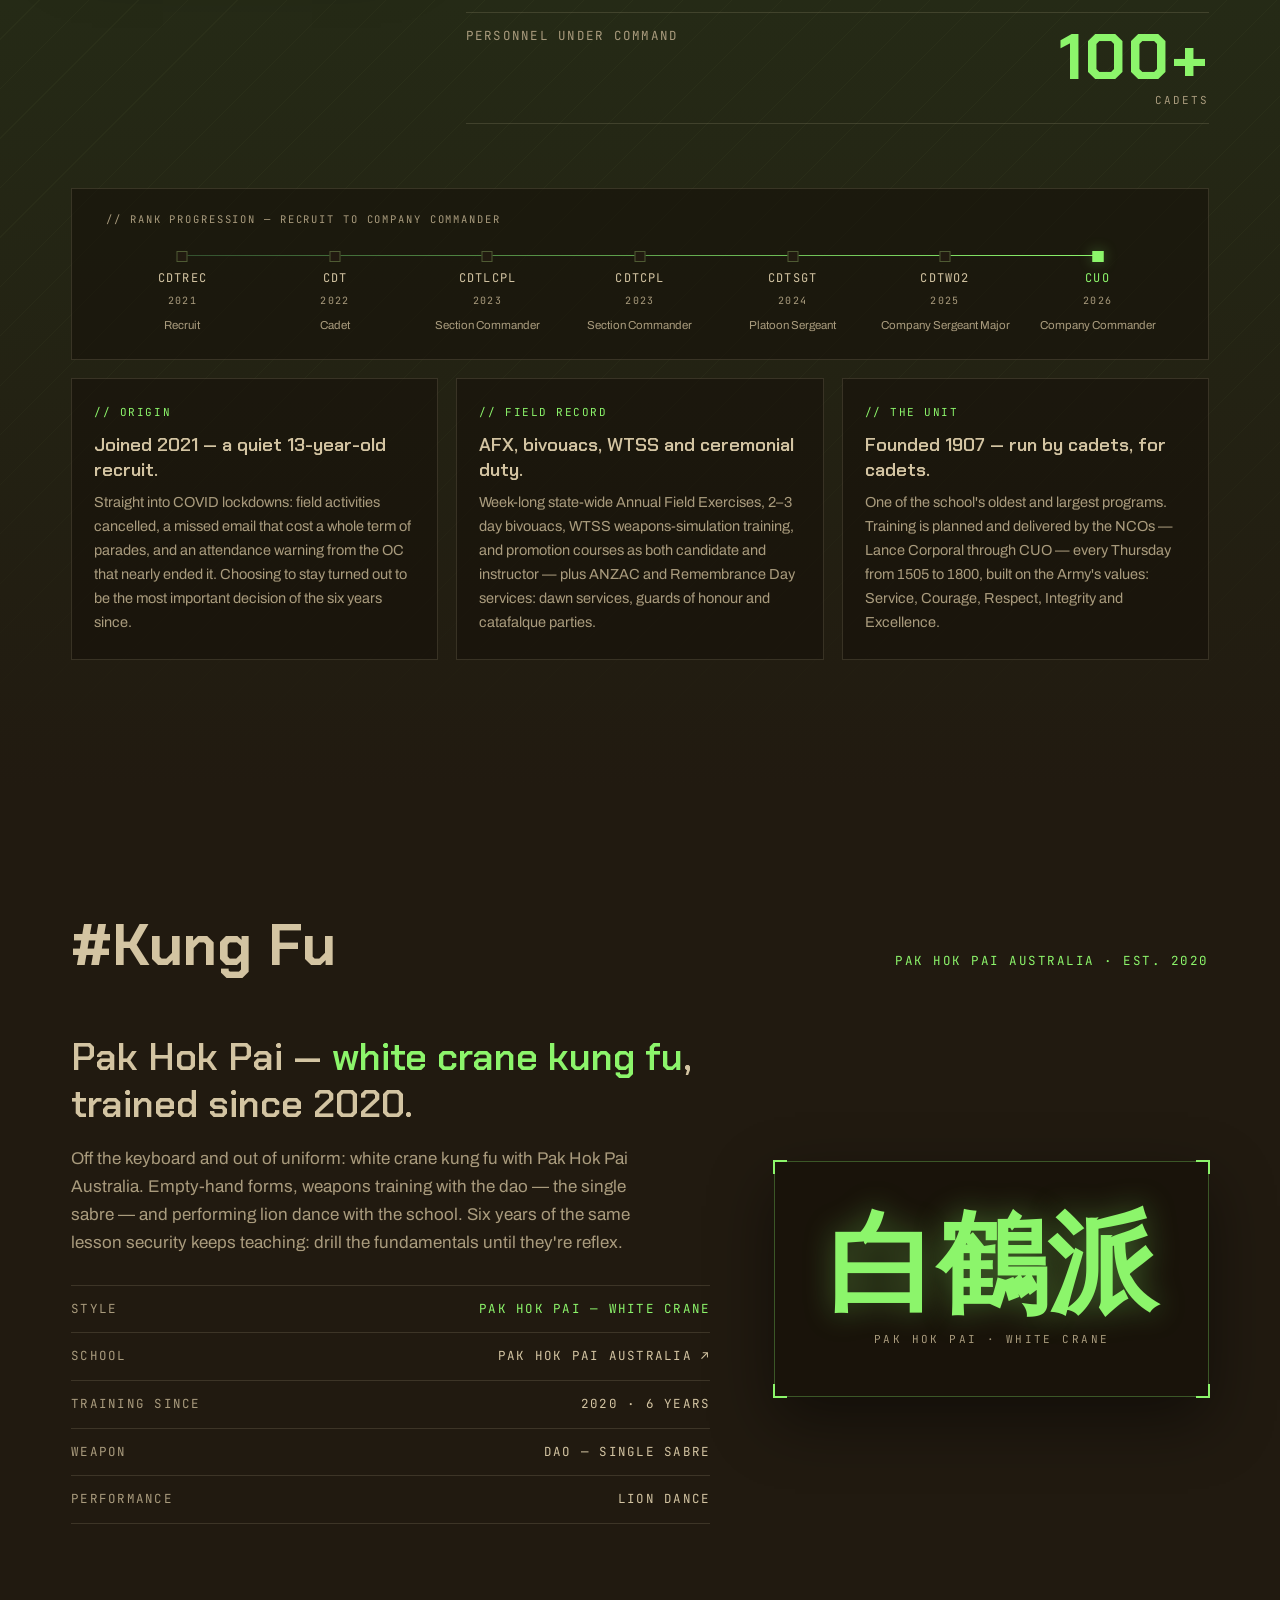
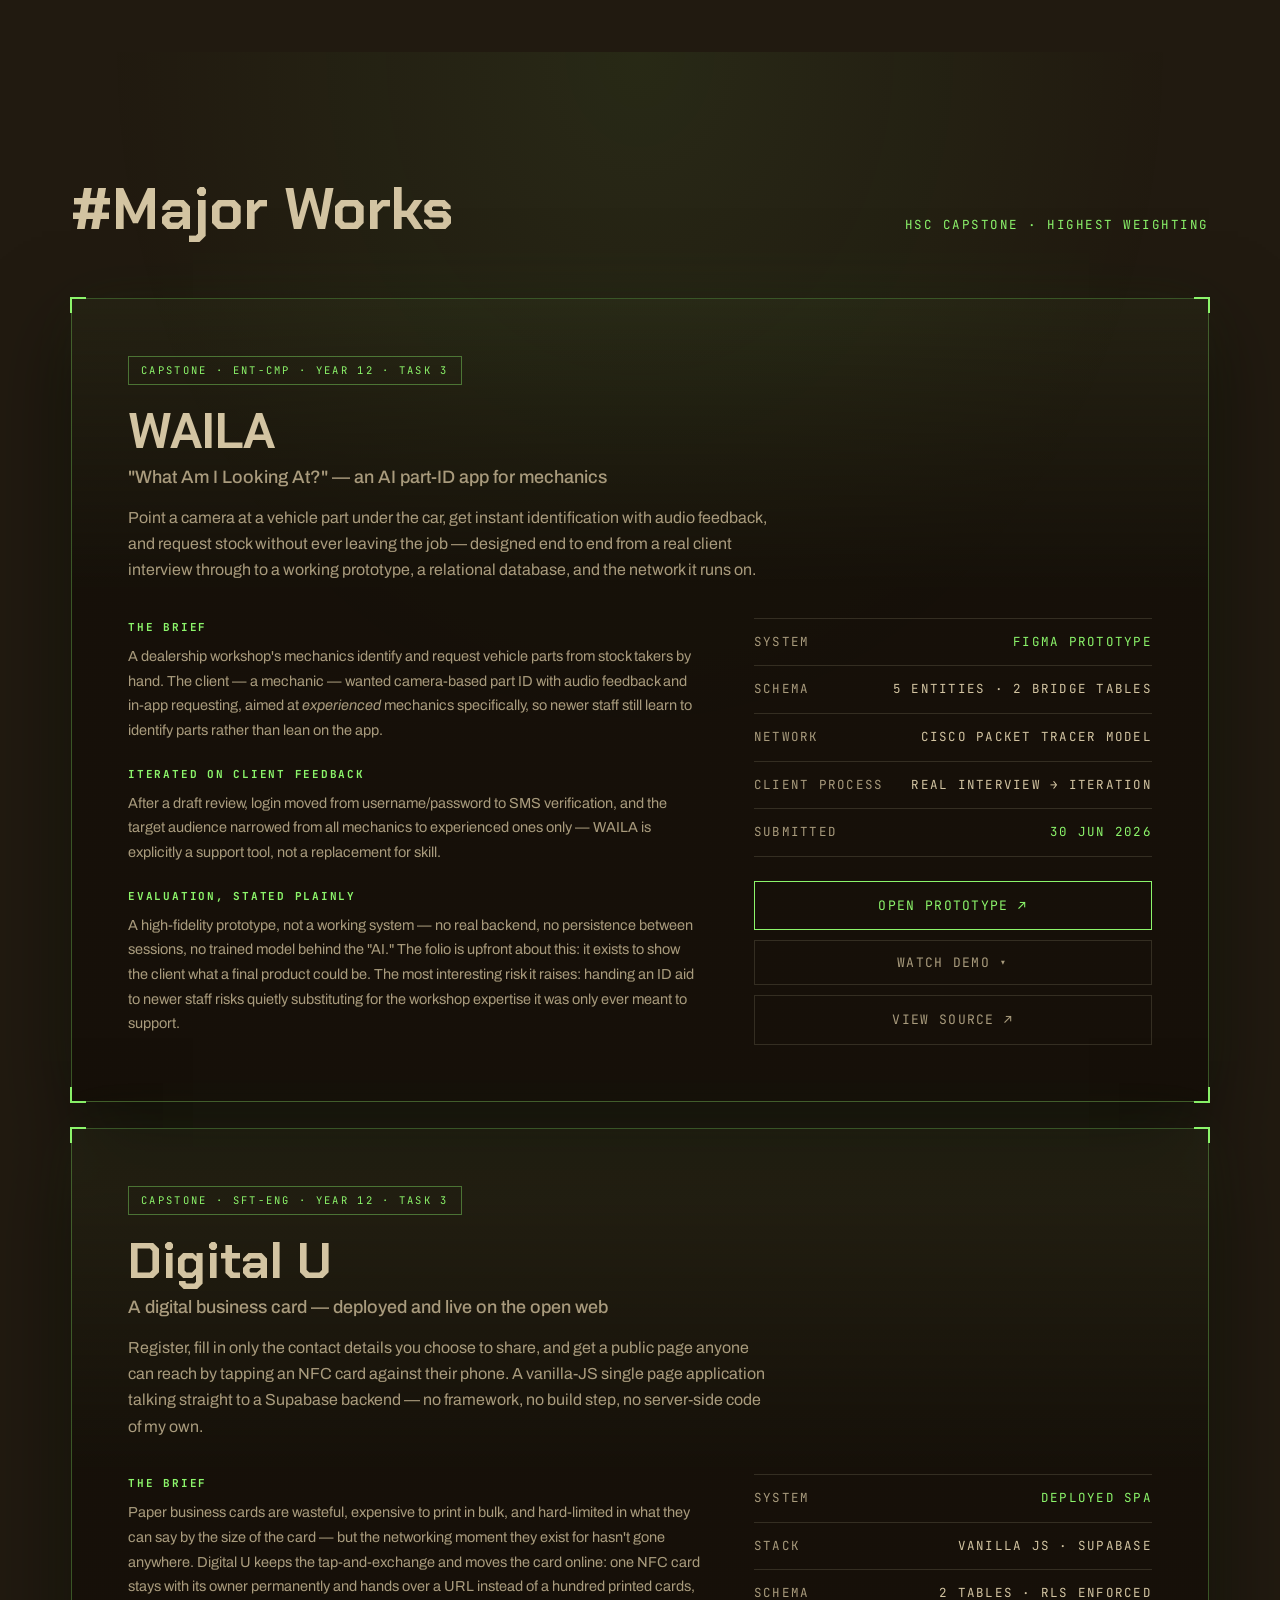
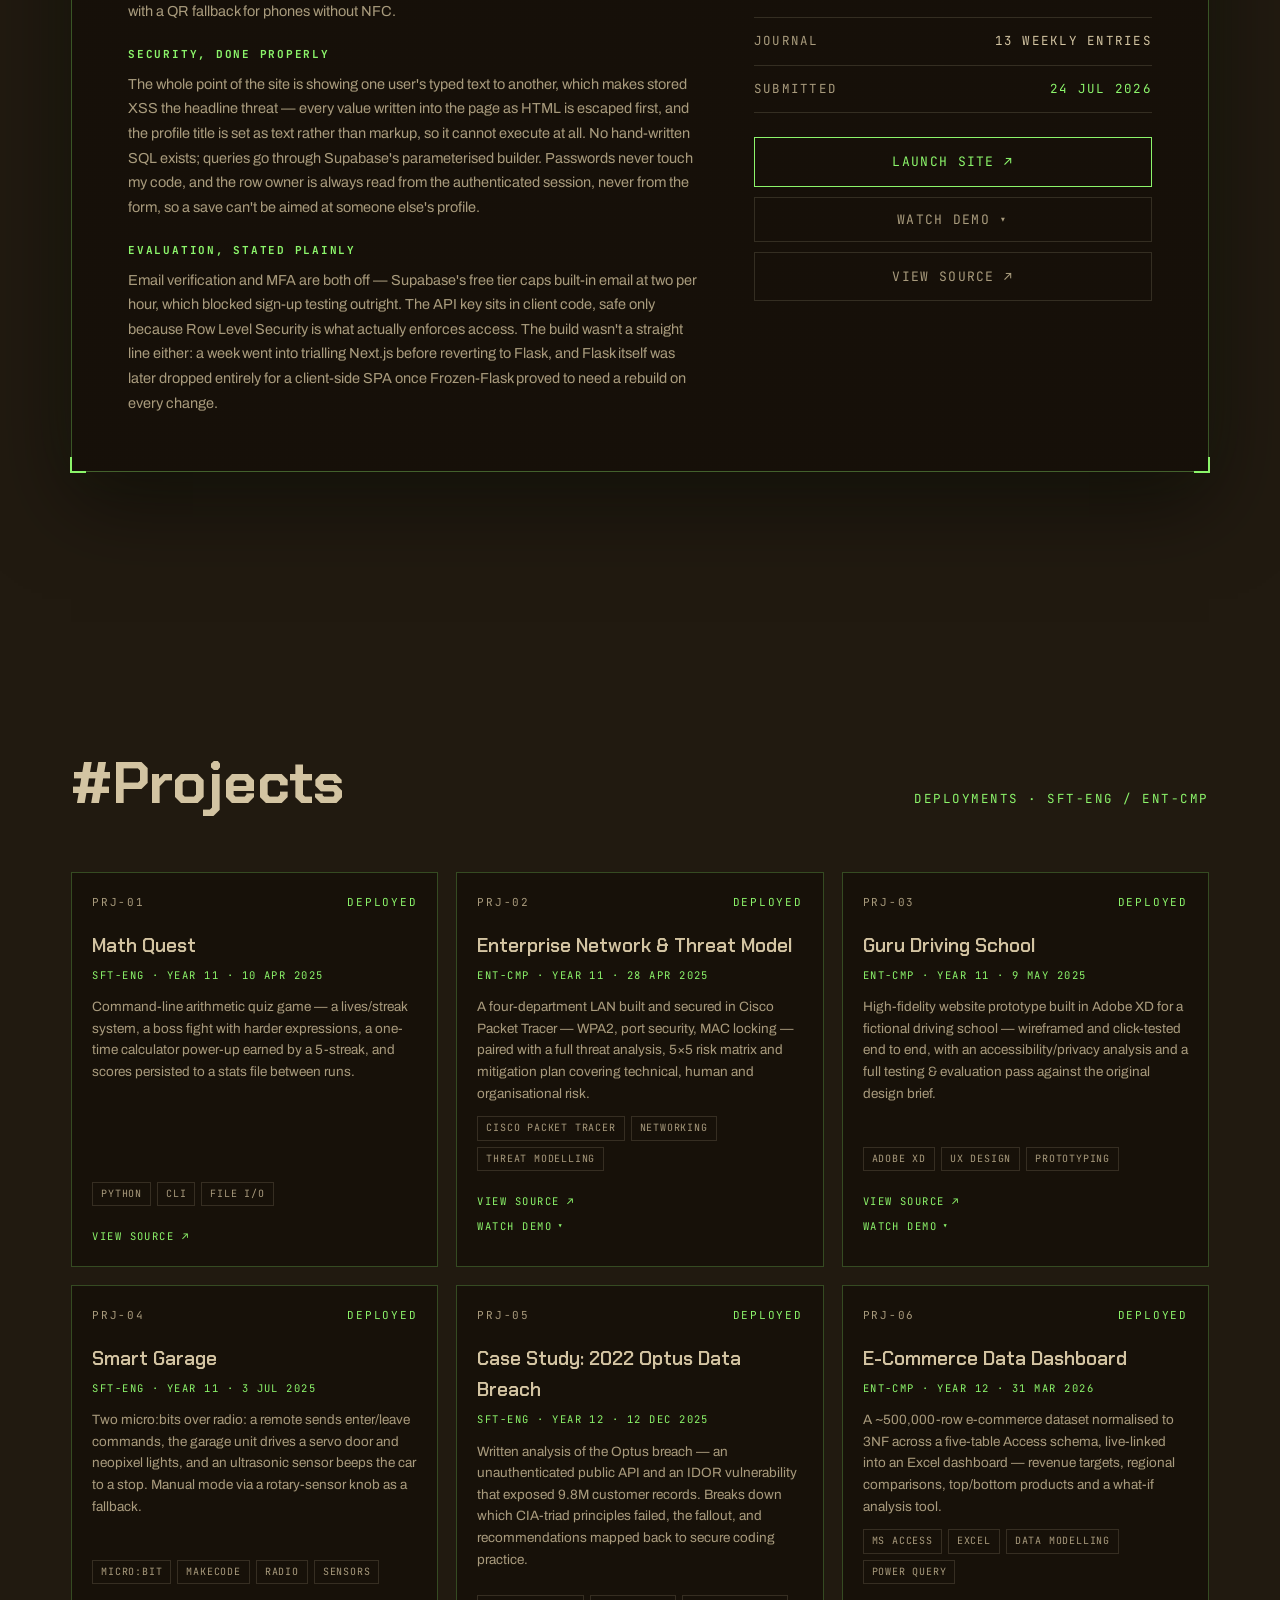
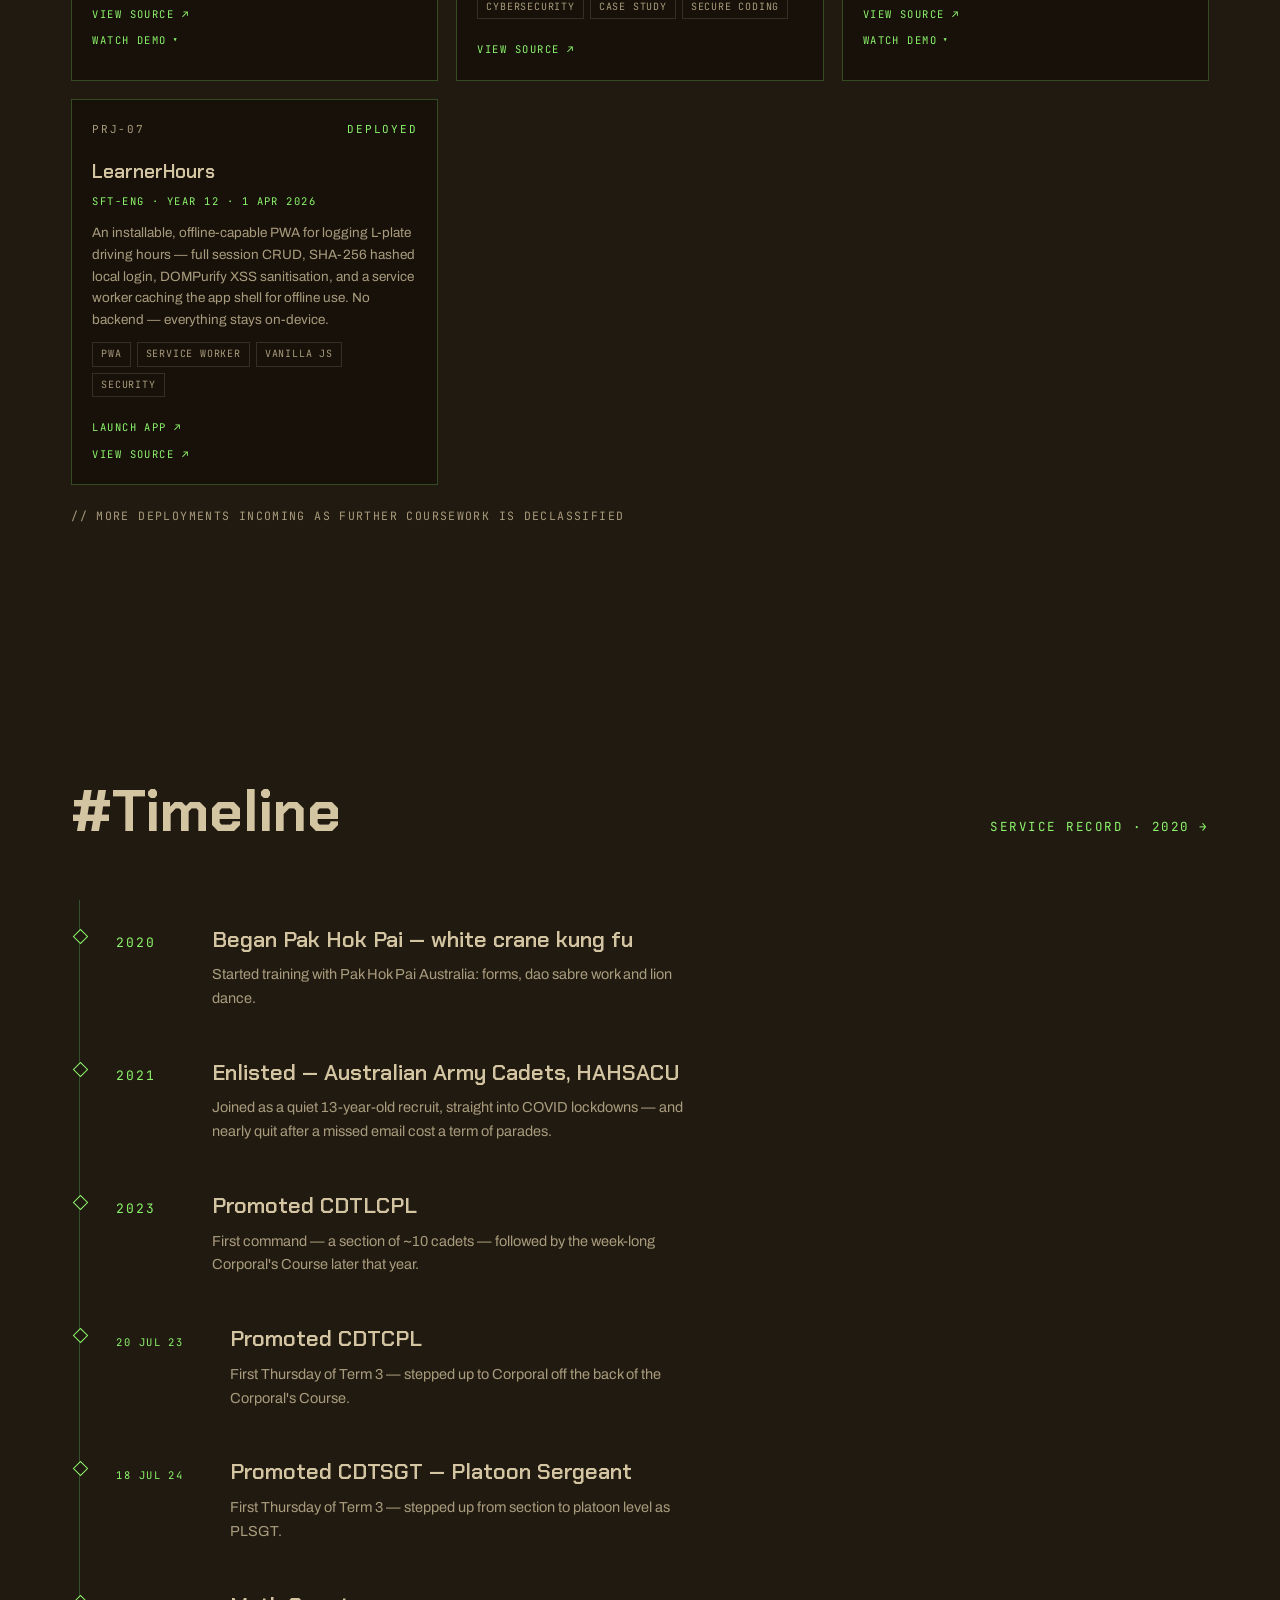
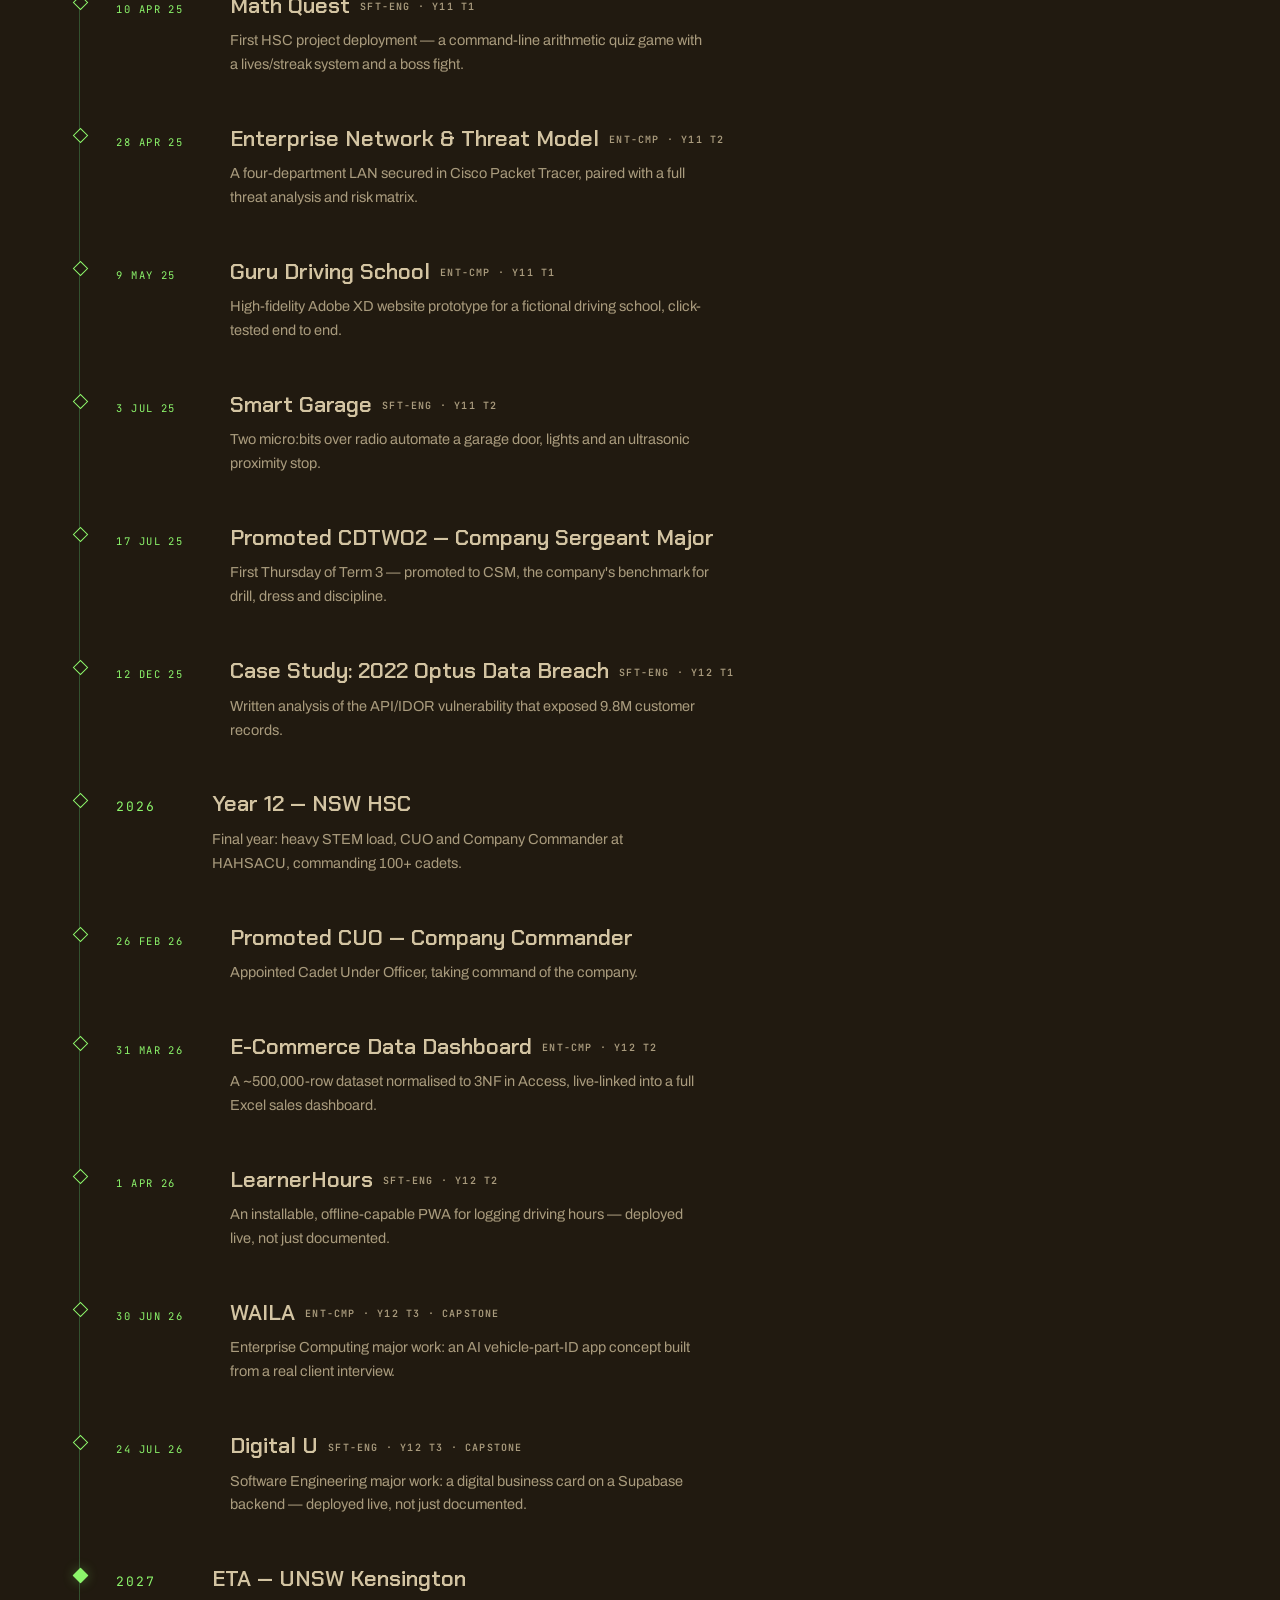
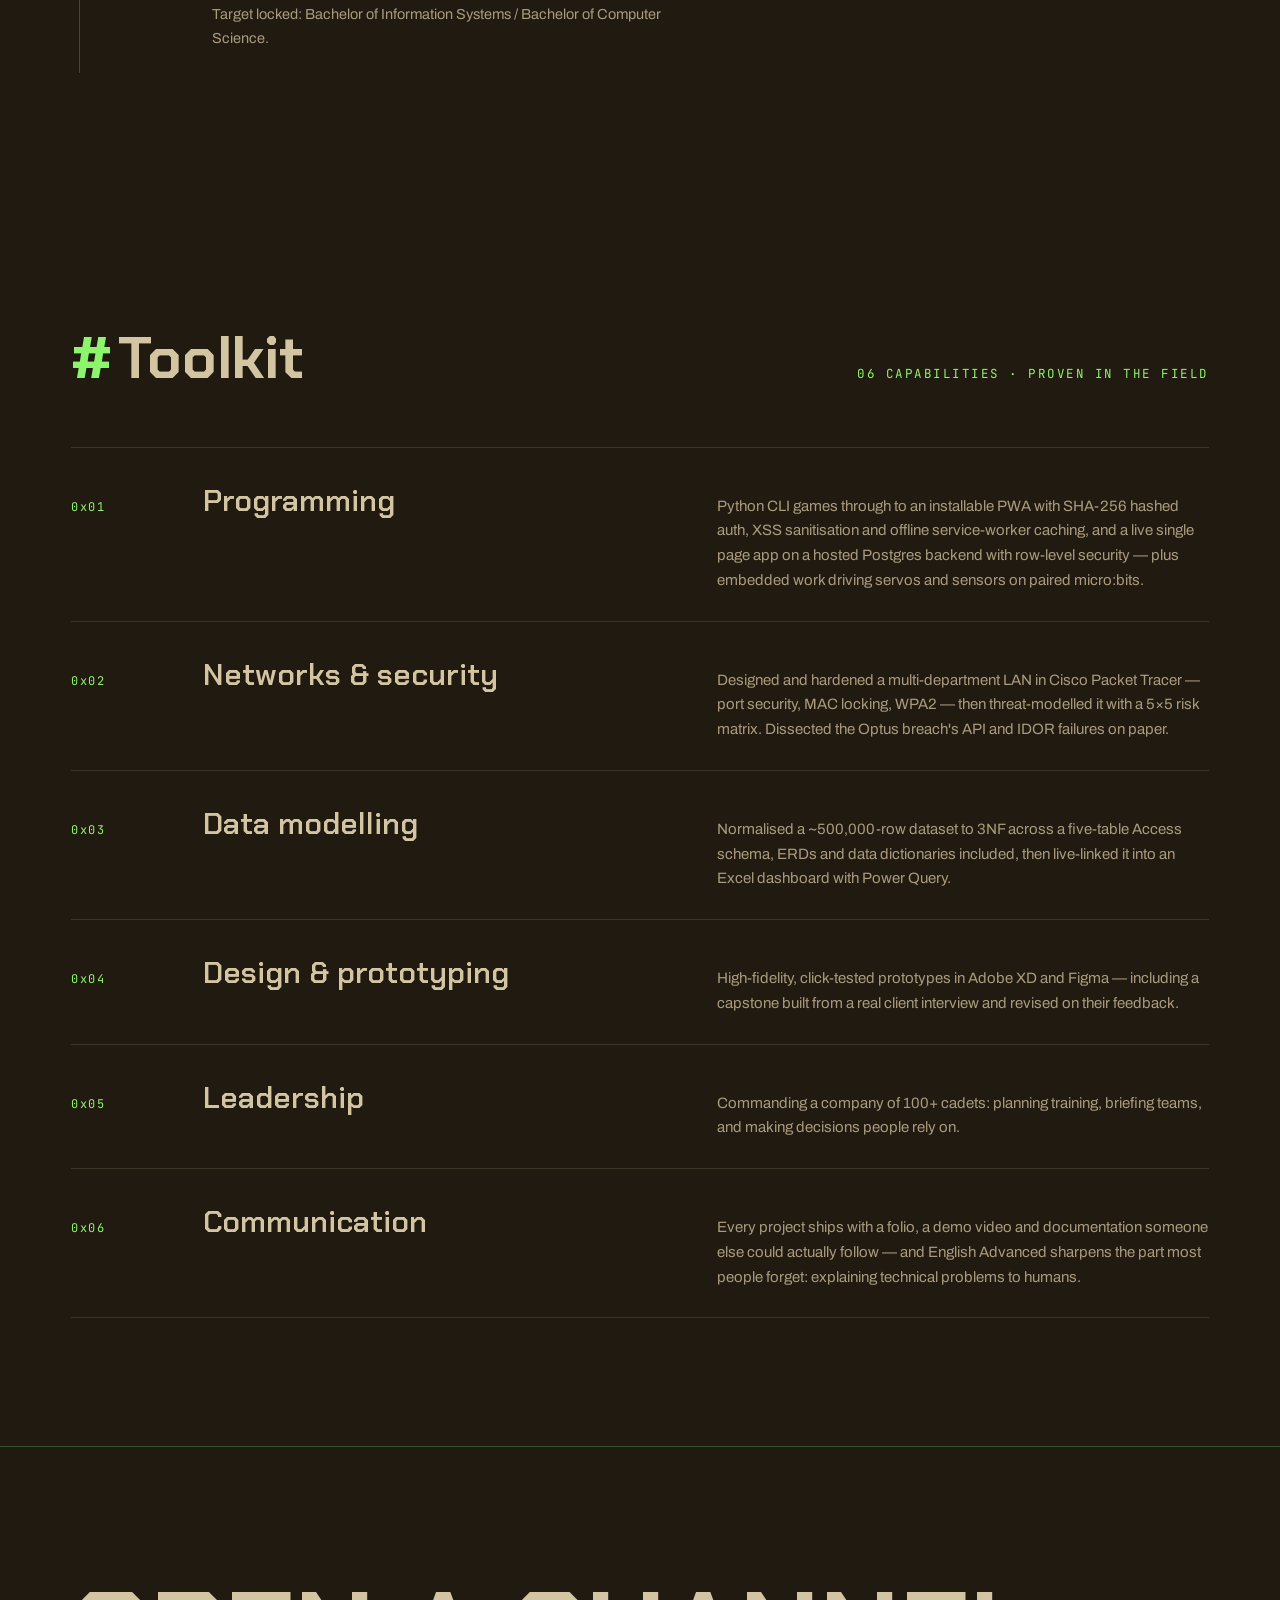
==== commit 4e23999a: "Remove the light mode Co-Authored-By: Claude Fable 5.2 <noreply@anthropic.com> Claude-Session: https" ====
--- a/index.html
+++ b/index.html
@@ -24,8 +24,6 @@
   window.si = window.si || function () { (window.siq = window.siq || []).push(arguments); };
 </script>
 <script defer src="/_vercel/speed-insights/script.js"></script>
-<script>/* apply the saved theme before first paint to avoid a flash; dark is the default */
-(function(){try{if(localStorage.getItem('theme')==='light')document.documentElement.setAttribute('data-theme','light');}catch(e){}})();</script>
 <script type="application/ld+json">
 {
   "@context": "https://schema.org",
@@ -58,7 +56,7 @@
   --phos-dim:rgba(var(--phos-rgb),.35);
   --threat:#E8603F;      /* hostile packets / alerts */
   --line:rgba(var(--kraft-rgb),.16);
-  /* raw channels for the translucent layers, so both themes can reuse the alphas */
+  /* raw channels, so translucent layers can set their own alpha */
   --bark-rgb:33,26,16;
   --deep-rgb:20,15,8;    /* recessed panel wells */
   --kraft-rgb:211,196,162;
@@ -69,35 +67,6 @@
   --body:'Archivo',sans-serif;
   --disp:'Chakra Petch',sans-serif;
 }
-/* ---------- light theme (field-manual paper) — toggled via header button or `theme light` ---------- */
-html[data-theme="light"]{
-  --bark:#EFE8D6;        /* kraft paper base */
-  --bark-2:#E4DAC0;      /* raised panels */
-  --moss:#8FA878;        /* sage green */
-  --olive:#7A8A5C;
-  --bark-olive:#E4EED2;  /* sage wash, no darker than the paper so ink keeps its contrast */
-  --kraft:#2B2316;       /* espresso ink */
-  --kraft-dim:#6B5D45;
-  --phos:#1E7A10;        /* phosphor, dimmed for paper */
-  --threat:#BC4222;
-  --line:rgba(var(--kraft-rgb),.22);
-  --bark-rgb:239,232,214;
-  --deep-rgb:252,249,240;
-  --kraft-rgb:43,35,22;
-  --phos-rgb:30,122,16;
-  --threat-rgb:188,66,34;
-  --moss-rgb:143,168,120;
-}
-html[data-theme="light"] body::before{opacity:.2}
-html[data-theme="light"] body::after{background:radial-gradient(ellipse at 50% 40%,transparent 60%,rgba(64,52,28,.14))}
-/* the slipspace jump stays a dark tunnel in both themes — the starfield needs the void */
-html[data-theme="light"] .slipspace{
-  --bark:#211A10;--bark-2:#2B2316;--kraft:#D3C4A2;--kraft-dim:#A99B7D;--phos:#8CF56B;
-  --kraft-rgb:211,196,162;--phos-rgb:140,245,107;--line:rgba(211,196,162,.16);
-}
-/* the mission brief is printed on kraft paper in both themes — its ink colours
-   are hardcoded for that paper, so pin the paper rather than let --kraft darken it */
-html[data-theme="light"] .mission{background:#D3C4A2}
 *{margin:0;padding:0;box-sizing:border-box}
 html{scroll-behavior:smooth}
 body{
@@ -165,12 +134,6 @@
 }
 .nav-toggle span{width:16px;height:1.5px;background:var(--kraft);transition:transform .25s,opacity .2s}
 .nav-actions{display:flex;align-items:center;gap:10px;flex-shrink:0}
-.theme-toggle{
-  display:flex;align-items:center;justify-content:center;background:none;border:1px solid var(--line);
-  width:36px;height:36px;color:var(--kraft-dim);font-size:15px;line-height:1;cursor:pointer;flex-shrink:0;
-  transition:color .2s,border-color .2s;
-}
-.theme-toggle:hover{color:var(--phos);border-color:var(--phos)}
 .nav-toggle.open span:nth-child(1){transform:translateY(6.5px) rotate(45deg)}
 .nav-toggle.open span:nth-child(2){opacity:0}
 .nav-toggle.open span:nth-child(3){transform:translateY(-6.5px) rotate(-45deg)}
@@ -838,7 +801,6 @@
     </nav>
     <div class="status mono"><span class="dot"></span>System online</div>
     <div class="nav-actions">
-      <button class="theme-toggle" id="themeToggle" type="button" aria-label="Switch to light mode" title="Toggle light / dark theme">☀</button>
       <button class="nav-toggle" id="navToggle" type="button" aria-expanded="false" aria-controls="navLinks" aria-label="Toggle navigation menu">
         <span></span><span></span><span></span>
       </button>
@@ -1530,26 +1492,6 @@
 
 <script>
 const reduceMotion = window.matchMedia('(prefers-reduced-motion: reduce)').matches;
-
-/* ================= theme toggle (dark default / light) ================= */
-const themeBtn = document.getElementById('themeToggle');
-const themeMeta = document.querySelector('meta[name="theme-color"]');
-function currentTheme() {
-  return document.documentElement.getAttribute('data-theme') === 'light' ? 'light' : 'dark';
-}
-function applyTheme(t) {
-  document.documentElement.setAttribute('data-theme', t);
-  const light = t === 'light';
-  themeBtn.textContent = light ? '☾' : '☀';
-  themeBtn.setAttribute('aria-label', light ? 'Switch to dark mode' : 'Switch to light mode');
-  if (themeMeta) themeMeta.setAttribute('content', light ? '#EFE8D6' : '#211A10');
-}
-function setTheme(t) {
-  applyTheme(t);
-  try { localStorage.setItem('theme', t); } catch (e) {}
-}
-applyTheme(currentTheme()); // sync the button with whatever the head script applied
-themeBtn.addEventListener('click', () => setTheme(currentTheme() === 'light' ? 'dark' : 'light'));
 
 /* ================= project video toggle ================= */
 /* Video is hidden by default; the iframe is only created (lazy) the first
@@ -1685,7 +1627,6 @@
     '  whoami   mission     cadets   kungfu   fastfetch',
     '  projects majorworks  contact  ls       clear',
     '  fullscreen / windowed — resize the terminal (or use the ⛶ button; esc exits)',
-    '  theme <light|dark|toggle> — switch the colour scheme (dark is default)',
     "  cd <dir> — jump to a section, e.g. cd kungfu. ls to list.",
     "  cd ops-lab/<stage> — jump to a lab stage. ls ops-lab to list.",
   ],
@@ -1831,27 +1772,6 @@
     if (termShellEl.classList.contains('fullscreen')) { setFullscreen(false); shellPrint('terminal -> windowed', 'dim'); }
     else { shellPrint('already windowed — type `fullscreen` to expand', 'dim'); }
   }
-  else if (cmd === 'theme') {
-    shellPrint('theme: ' + currentTheme() + (currentTheme() === 'dark' ? ' (default)' : ''), 'dim');
-    shellPrint('usage: theme <light|dark|toggle>', 'dim');
-  }
-  else if (cmd === 'theme light' || cmd === 'light' || cmd === 'lightmode') {
-    if (currentTheme() === 'light') { shellPrint('already in light mode — type `theme dark` to go back', 'dim'); }
-    else { setTheme('light'); shellPrint('theme -> light // sunlight protocol engaged', 'ok'); }
-  }
-  else if (cmd === 'theme dark' || cmd === 'dark' || cmd === 'darkmode') {
-    if (currentTheme() === 'dark') { shellPrint('already in dark mode', 'dim'); }
-    else { setTheme('dark'); shellPrint('theme -> dark // returning to the shadows', 'ok'); }
-  }
-  else if (cmd === 'theme toggle') {
-    const next = currentTheme() === 'light' ? 'dark' : 'light';
-    setTheme(next);
-    shellPrint('theme -> ' + next, 'ok');
-  }
-  else if (cmd.startsWith('theme ')) {
-    shellPrint('theme: unknown mode `' + cmd.slice(6).trim() + '`', 'dim');
-    shellPrint('usage: theme <light|dark|toggle>', 'dim');
-  }
   else if (cmd === 'cd' || cmd.startsWith('cd ')) {
     const target = cmd.slice(2).trim().replace(/^~?\/+/, '').replace(/\/+$/, '');
     const stageMatch = target.match(/^(?:ops-lab|ops)\/(.+)$/);
@@ -2009,9 +1929,8 @@
     ctx.globalCompositeOperation = 'source-over';
 
     const density = .2 + intensity * .8;    // more columns rain as you go deeper
-    const light = currentTheme() === 'light'; // darker glyphs so the rain reads on paper
-    const glyphBright = light ? '#123D08' : '#D9FFCC';
-    const glyphBase = light ? '#2E6B1E' : '#8CF56B';
+    const glyphBright = '#D9FFCC';
+    const glyphBase = '#8CF56B';
     for (let i = 0; i < cols; i++) {
       const d = drops[i];
       if (d.gate > density) continue;
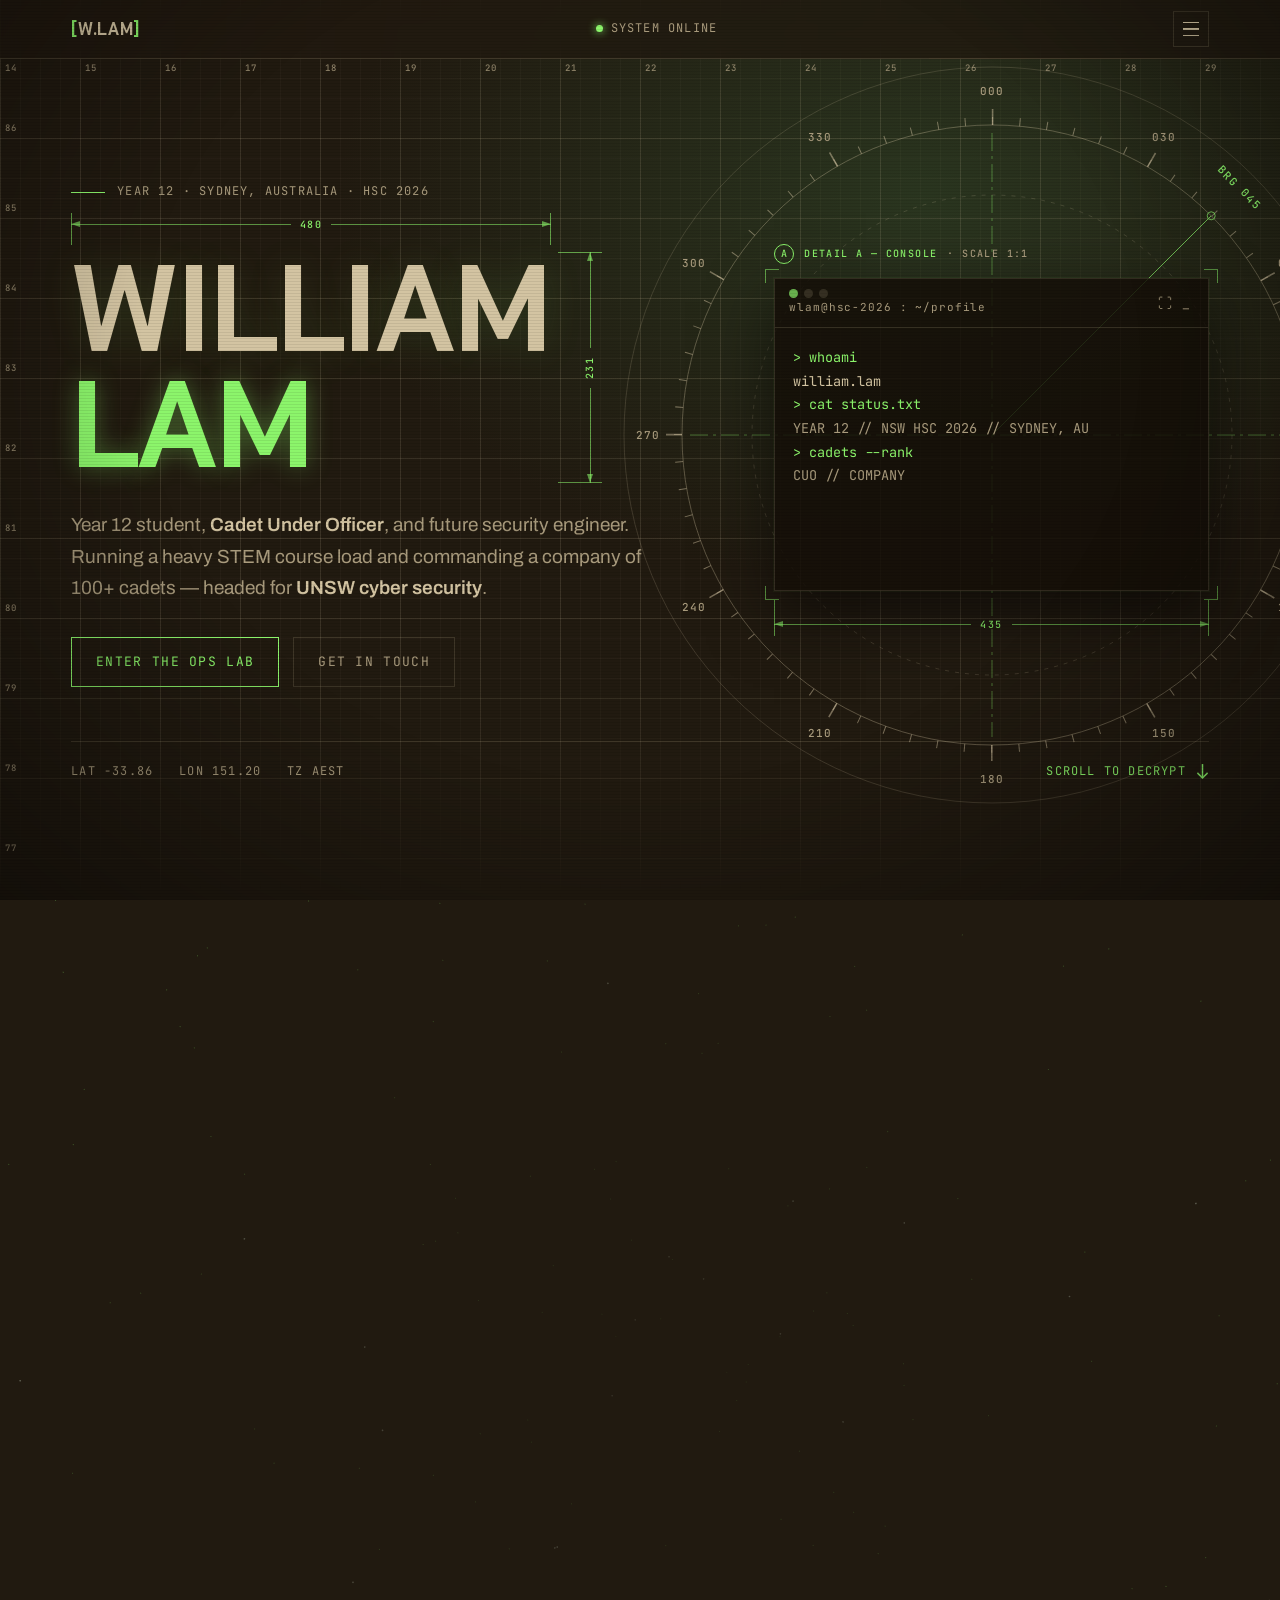
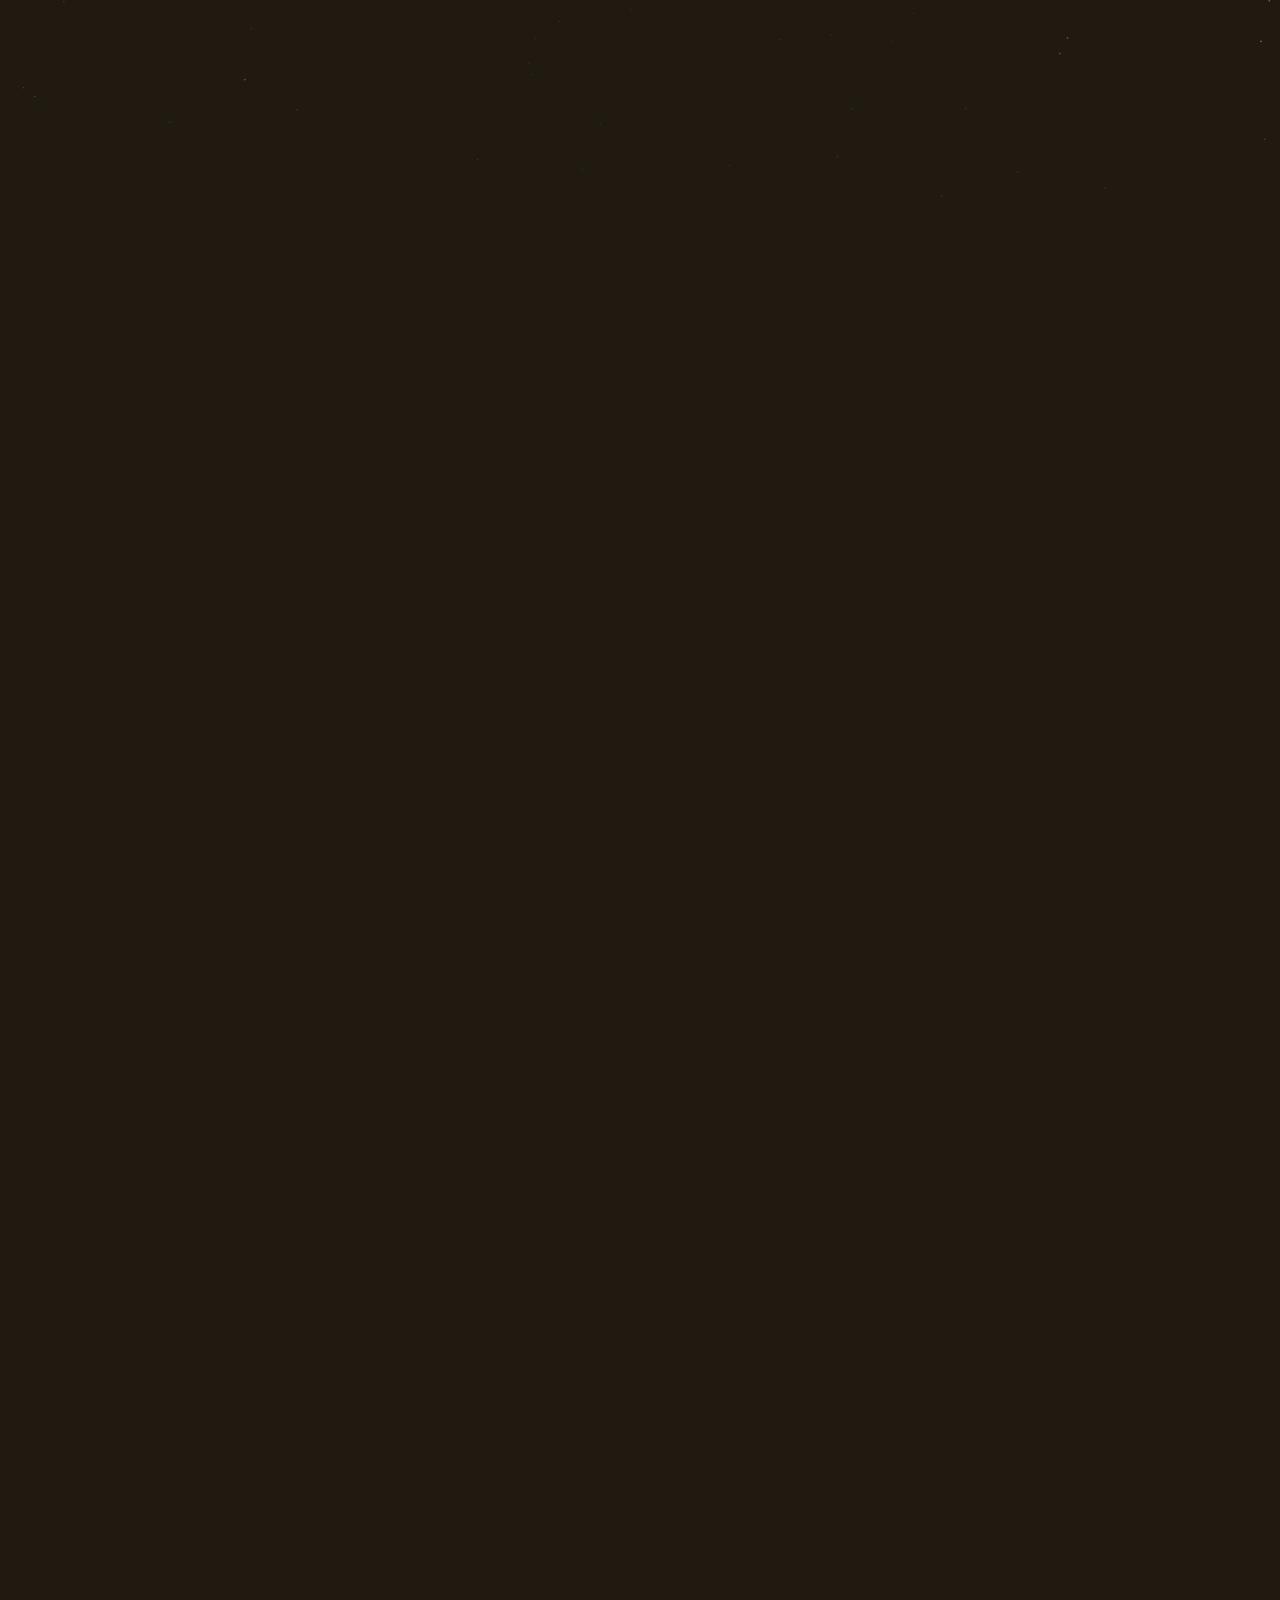
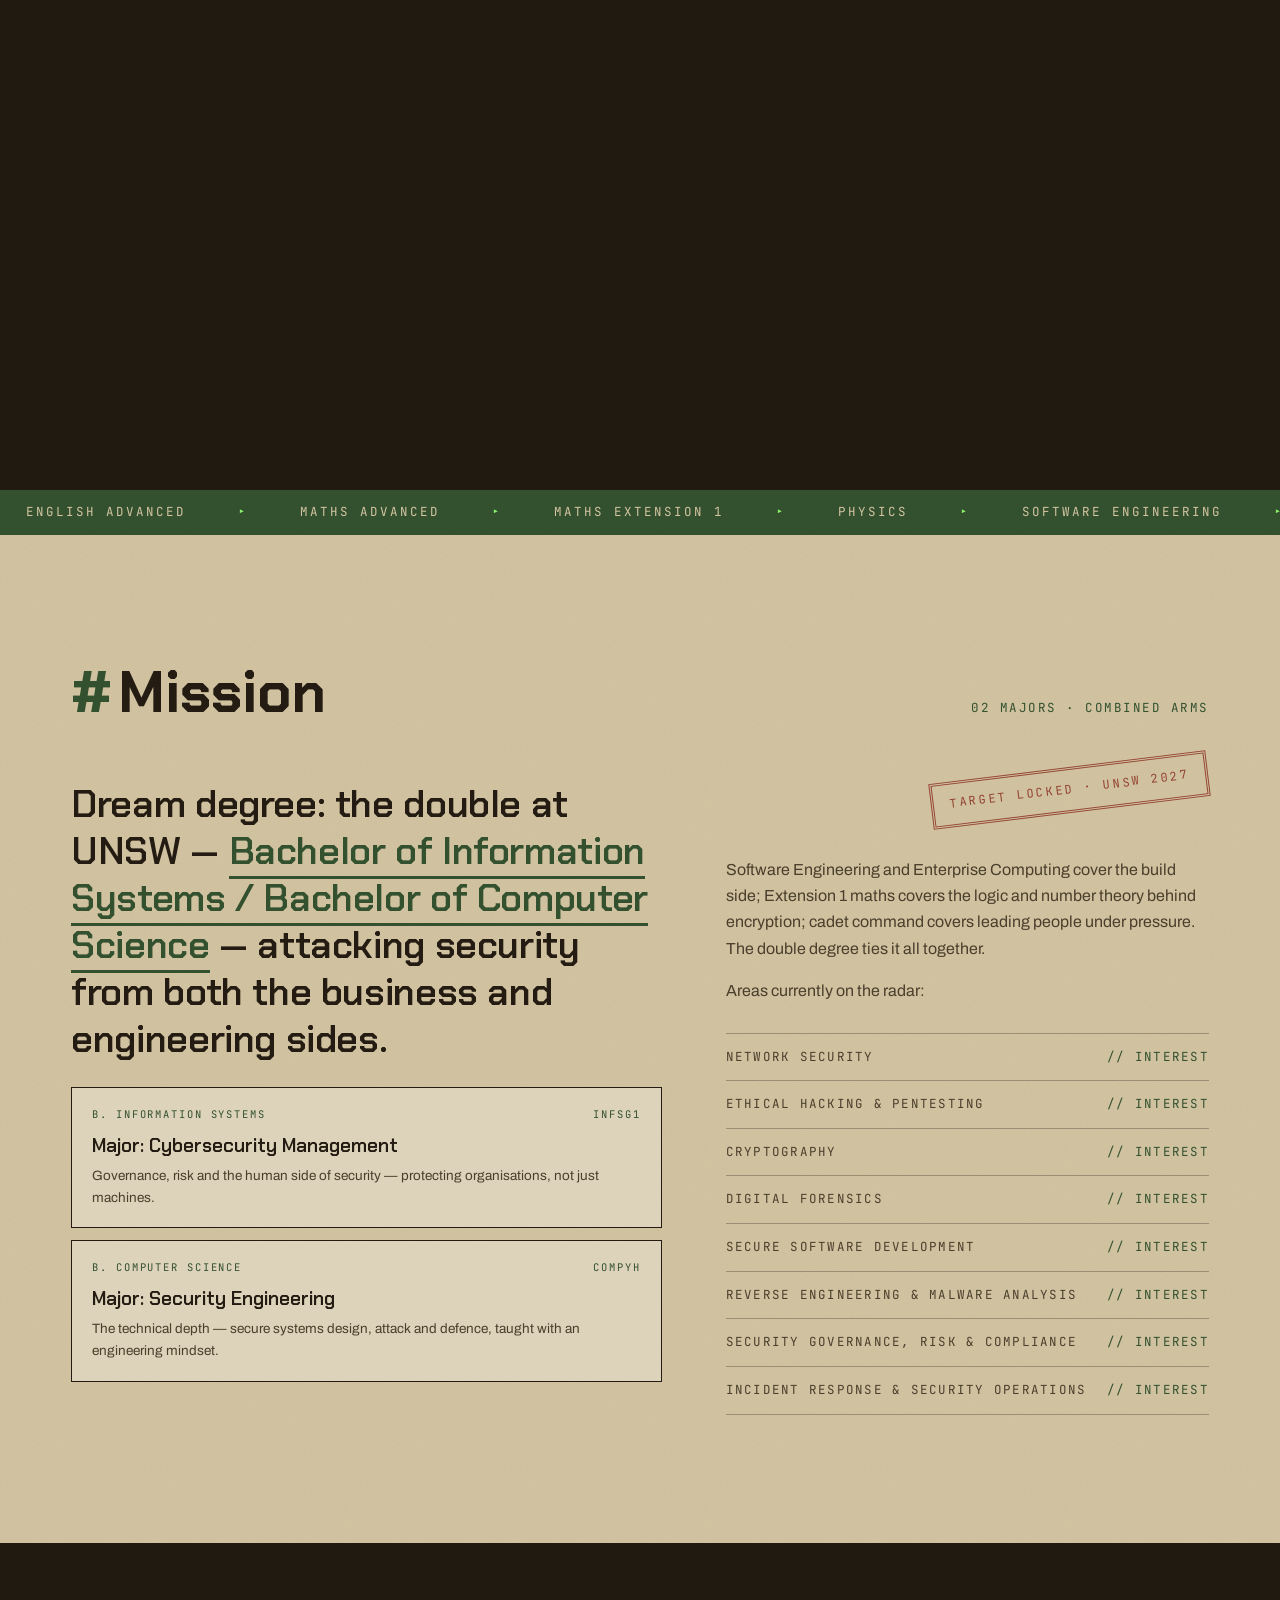
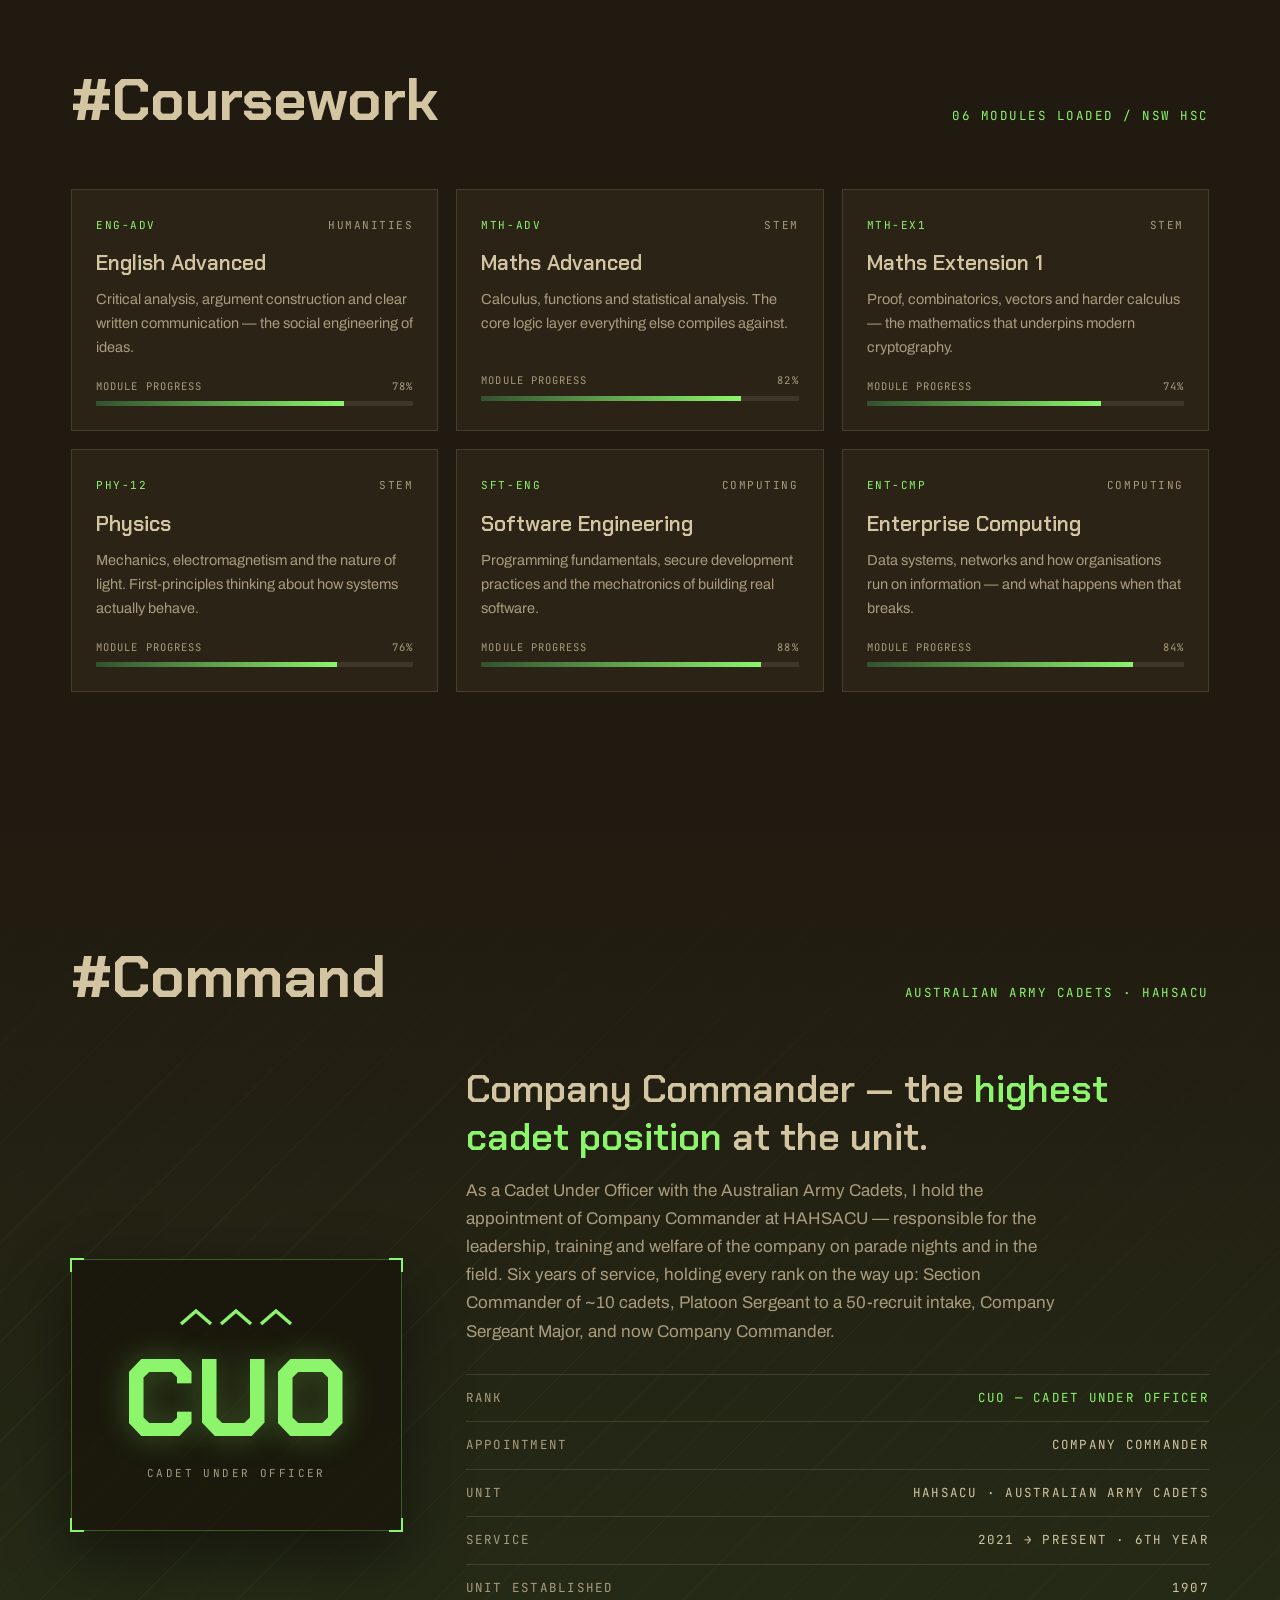
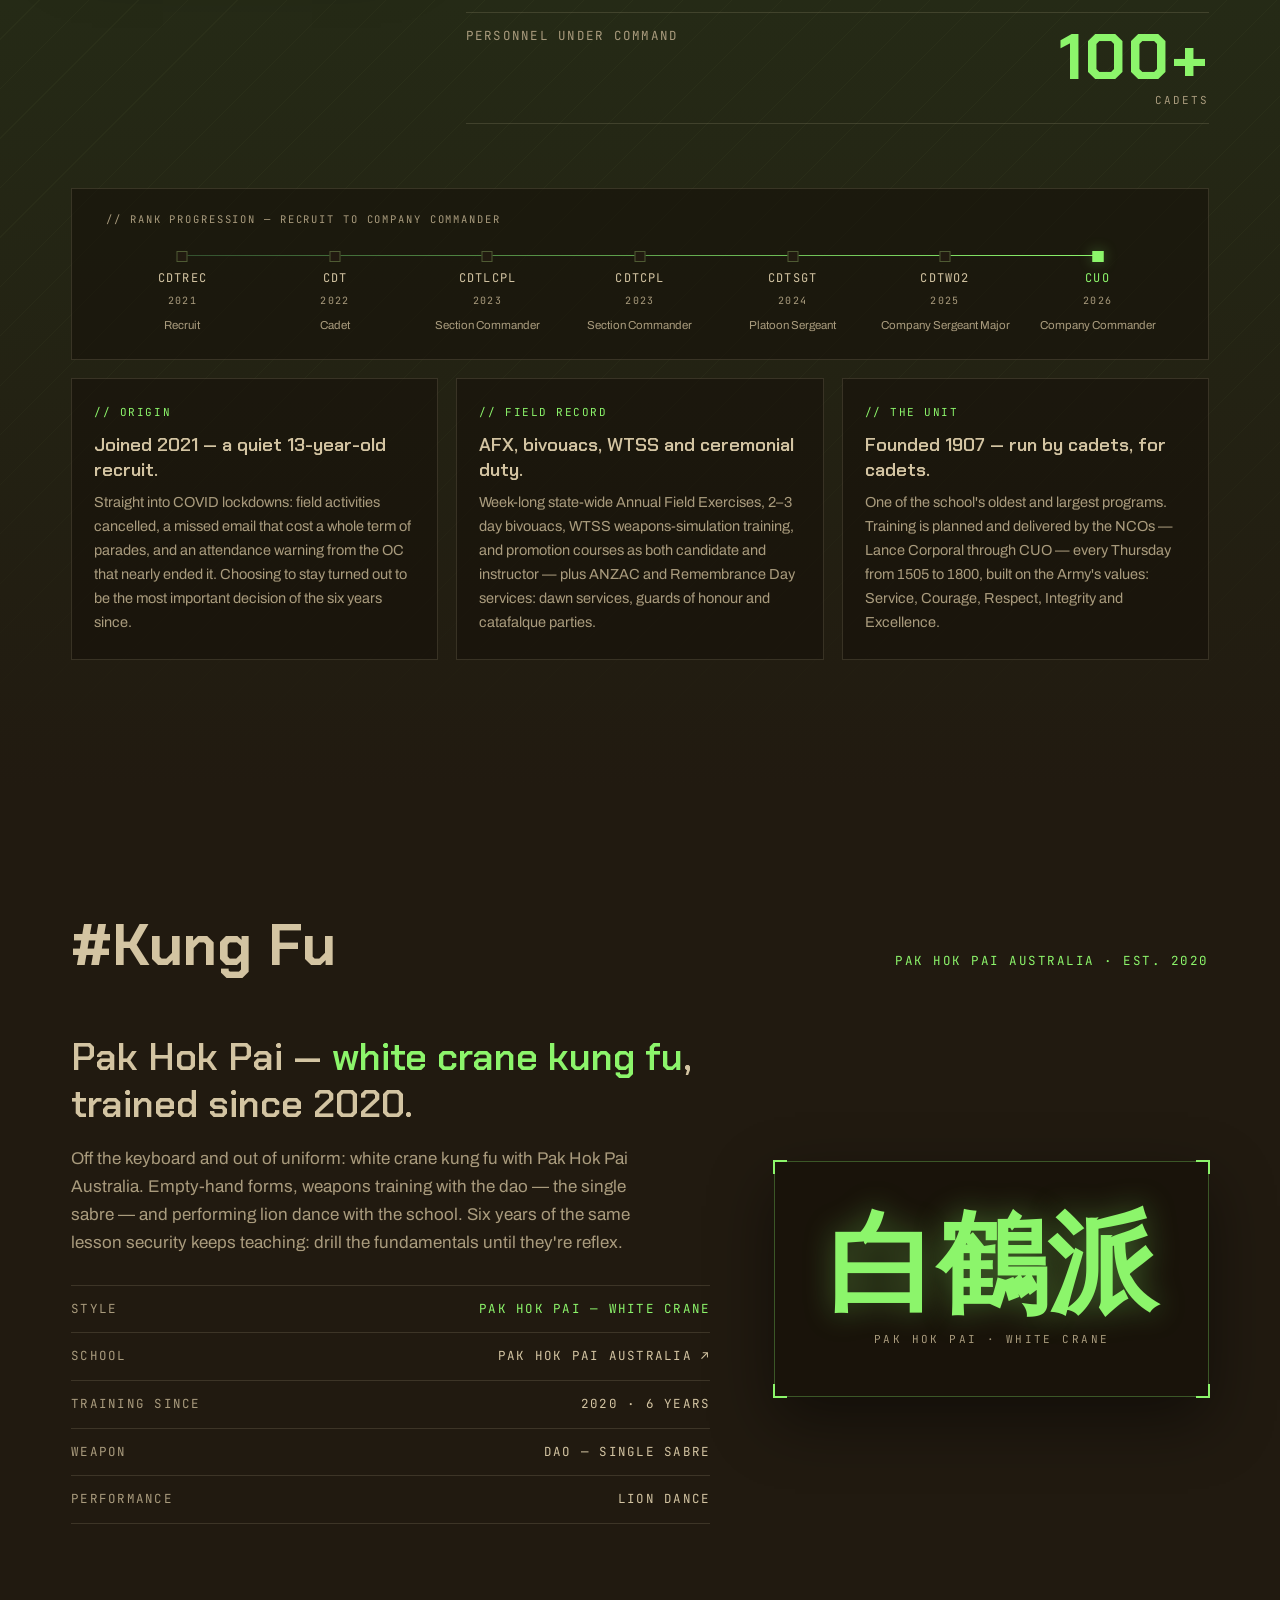
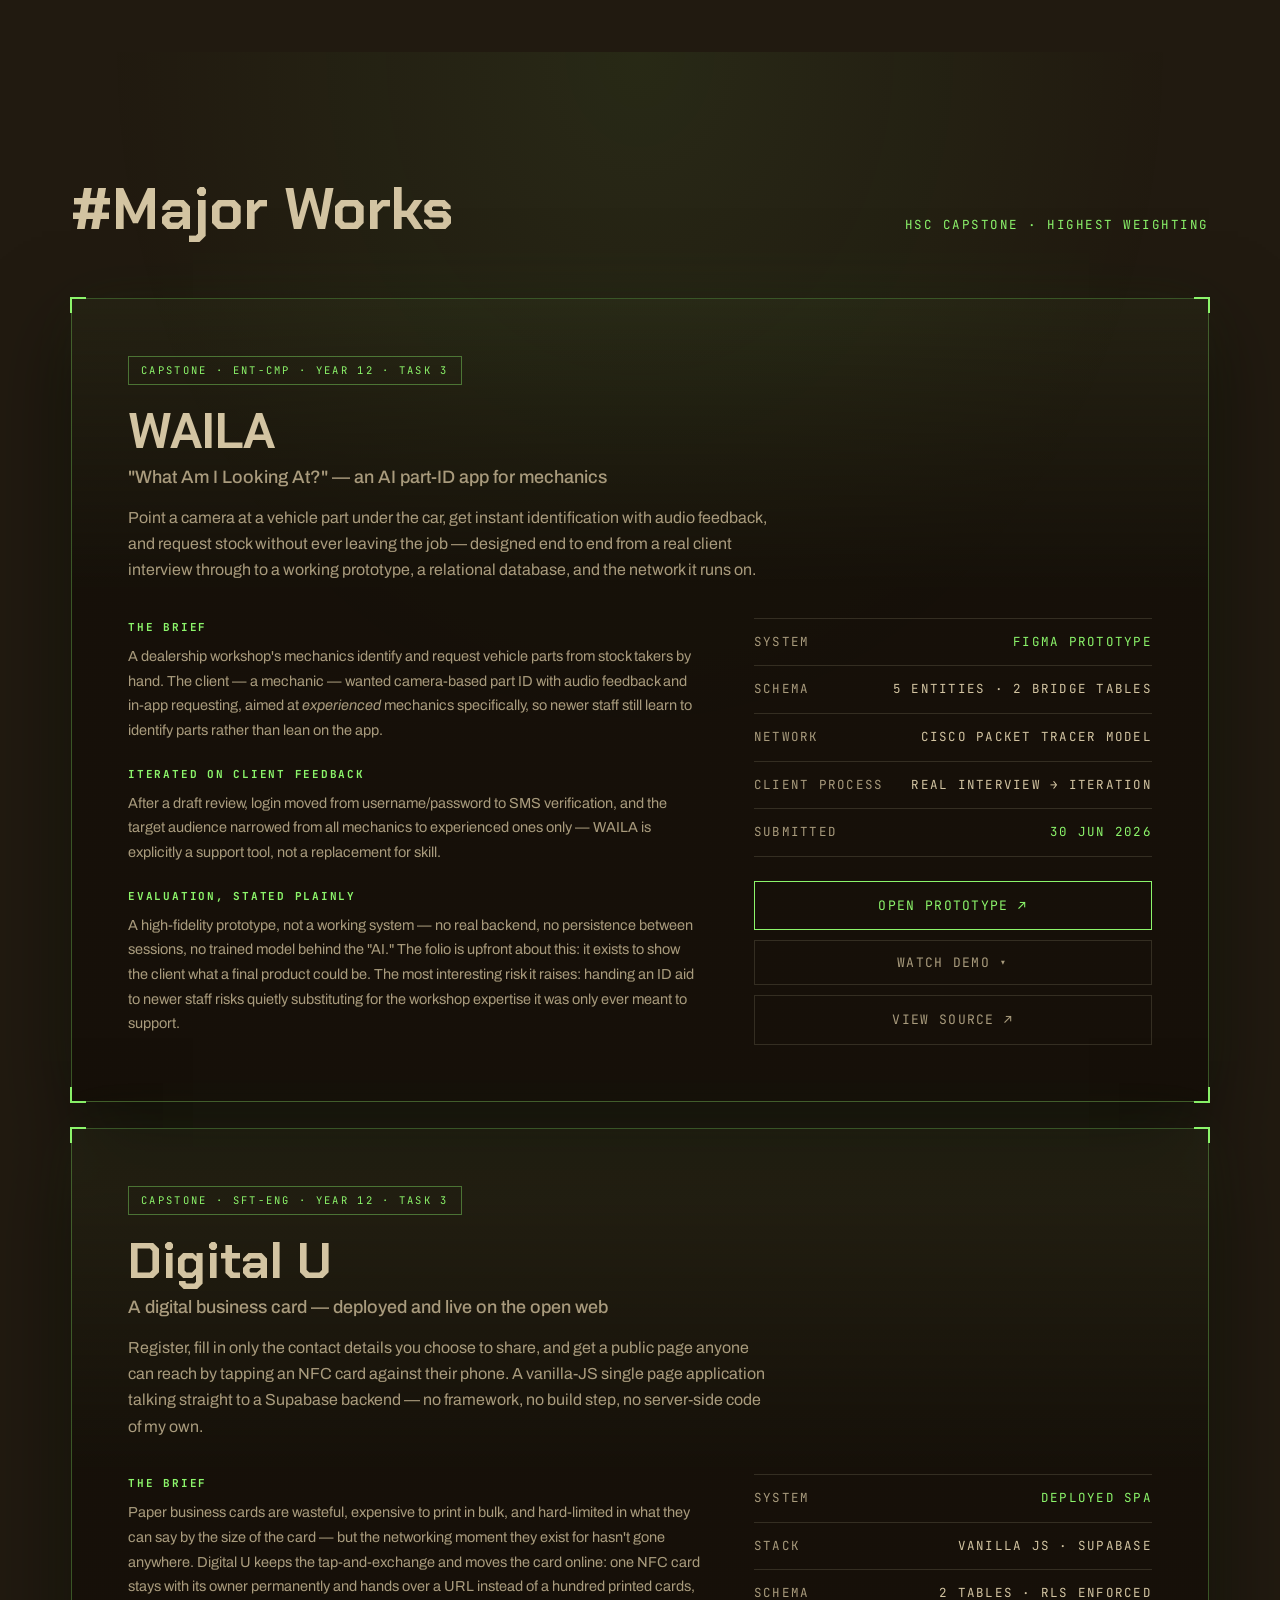
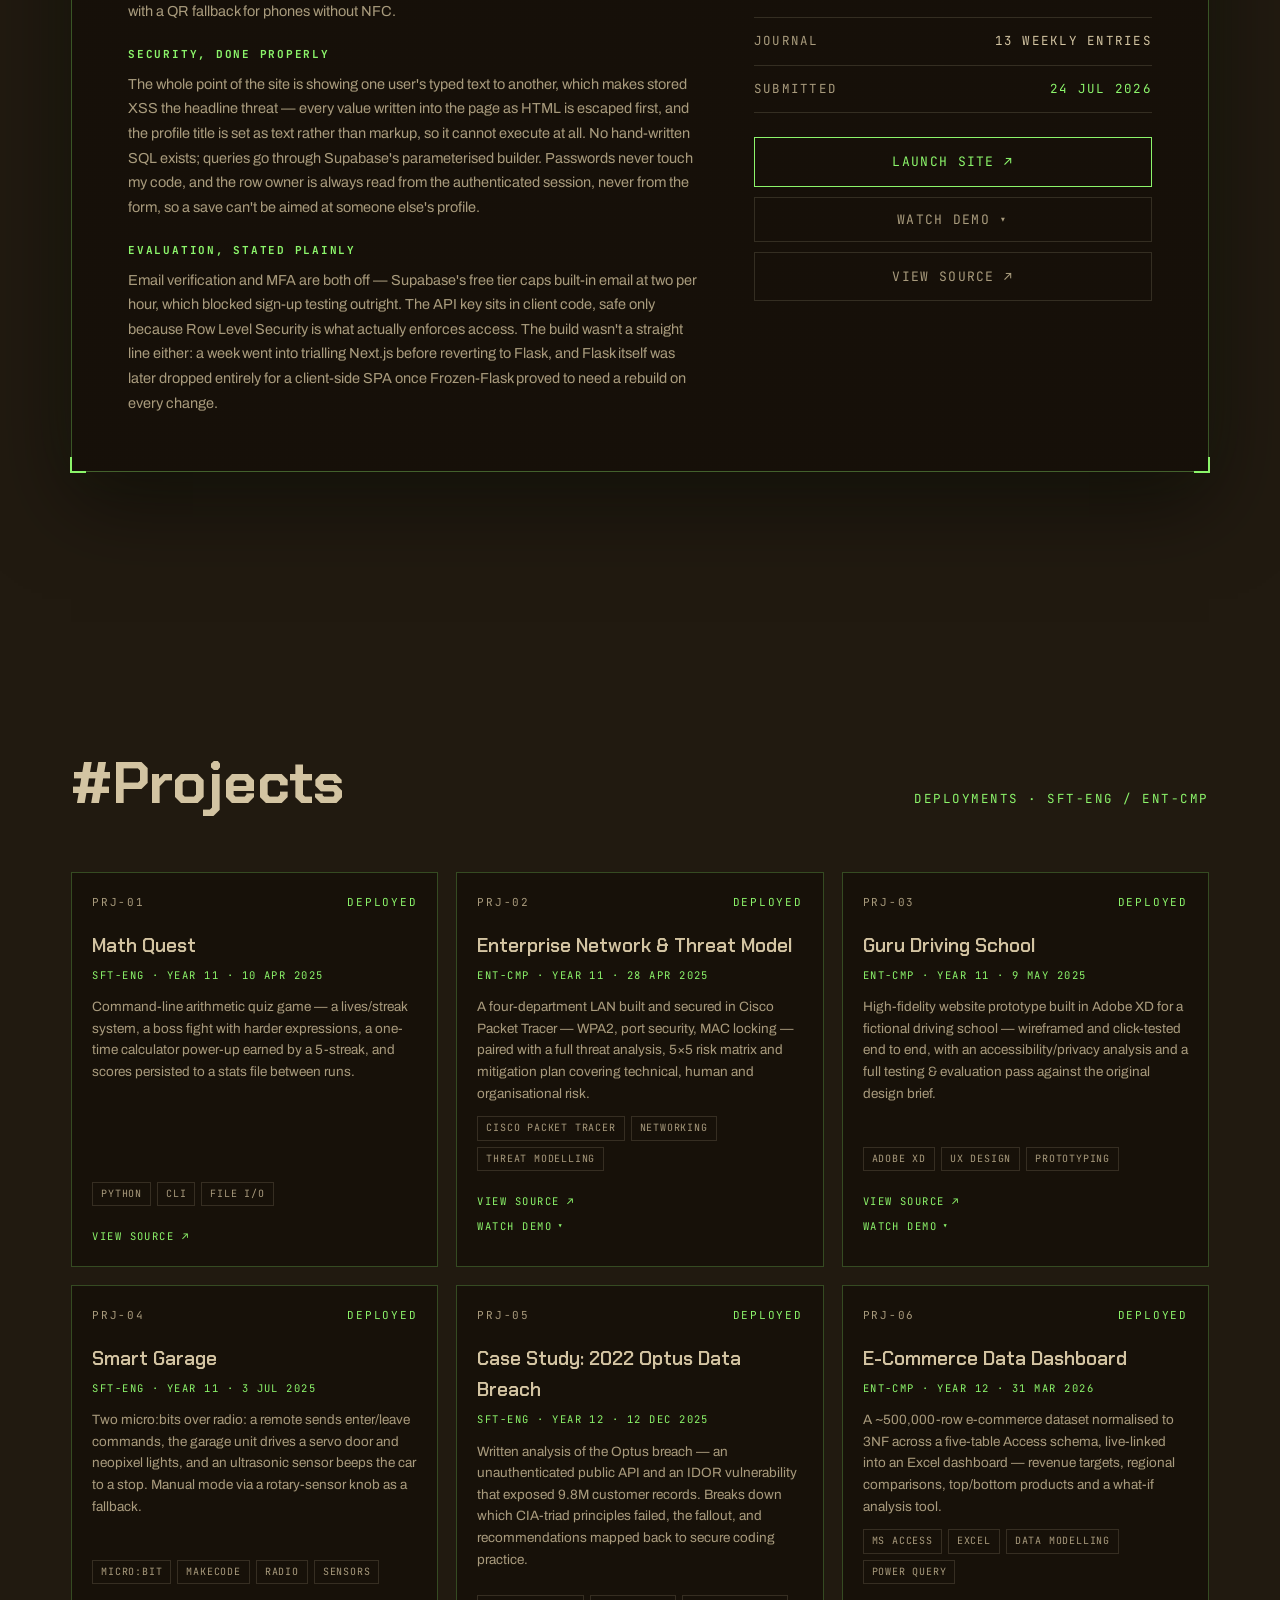
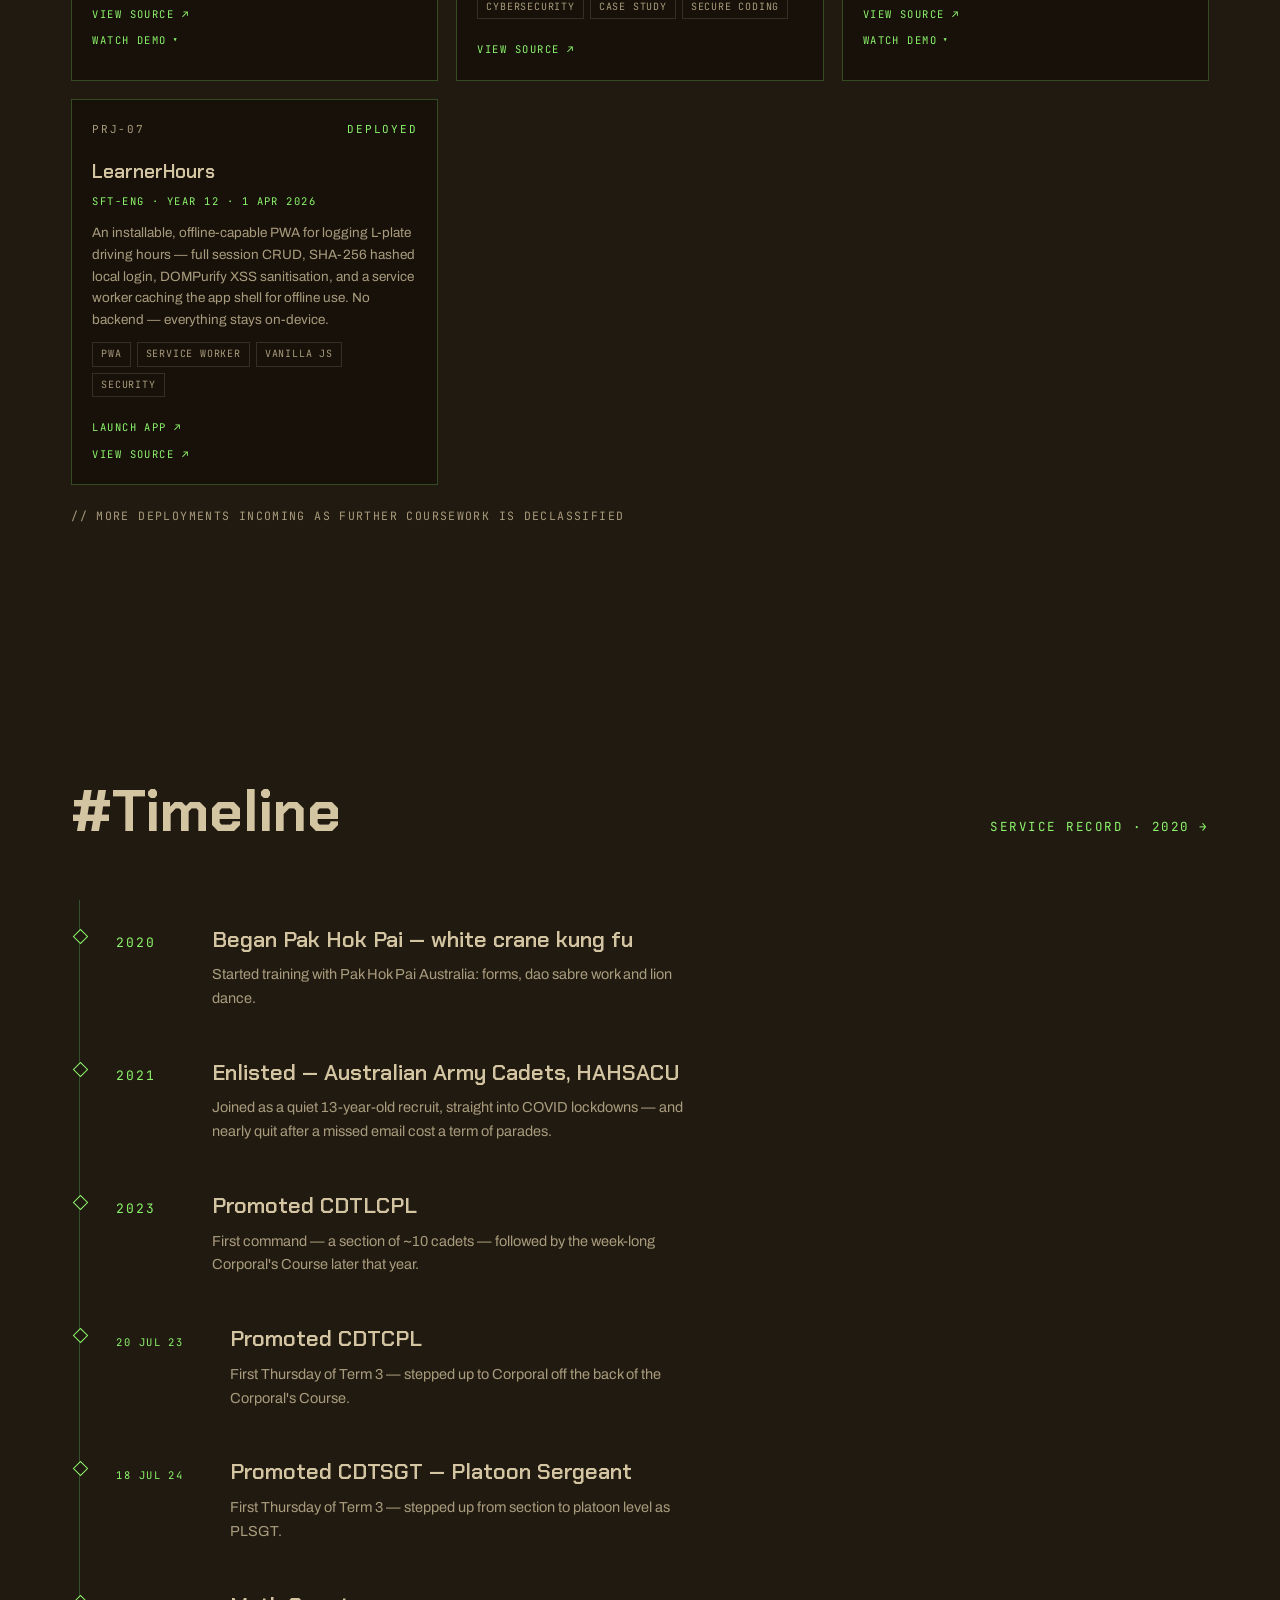
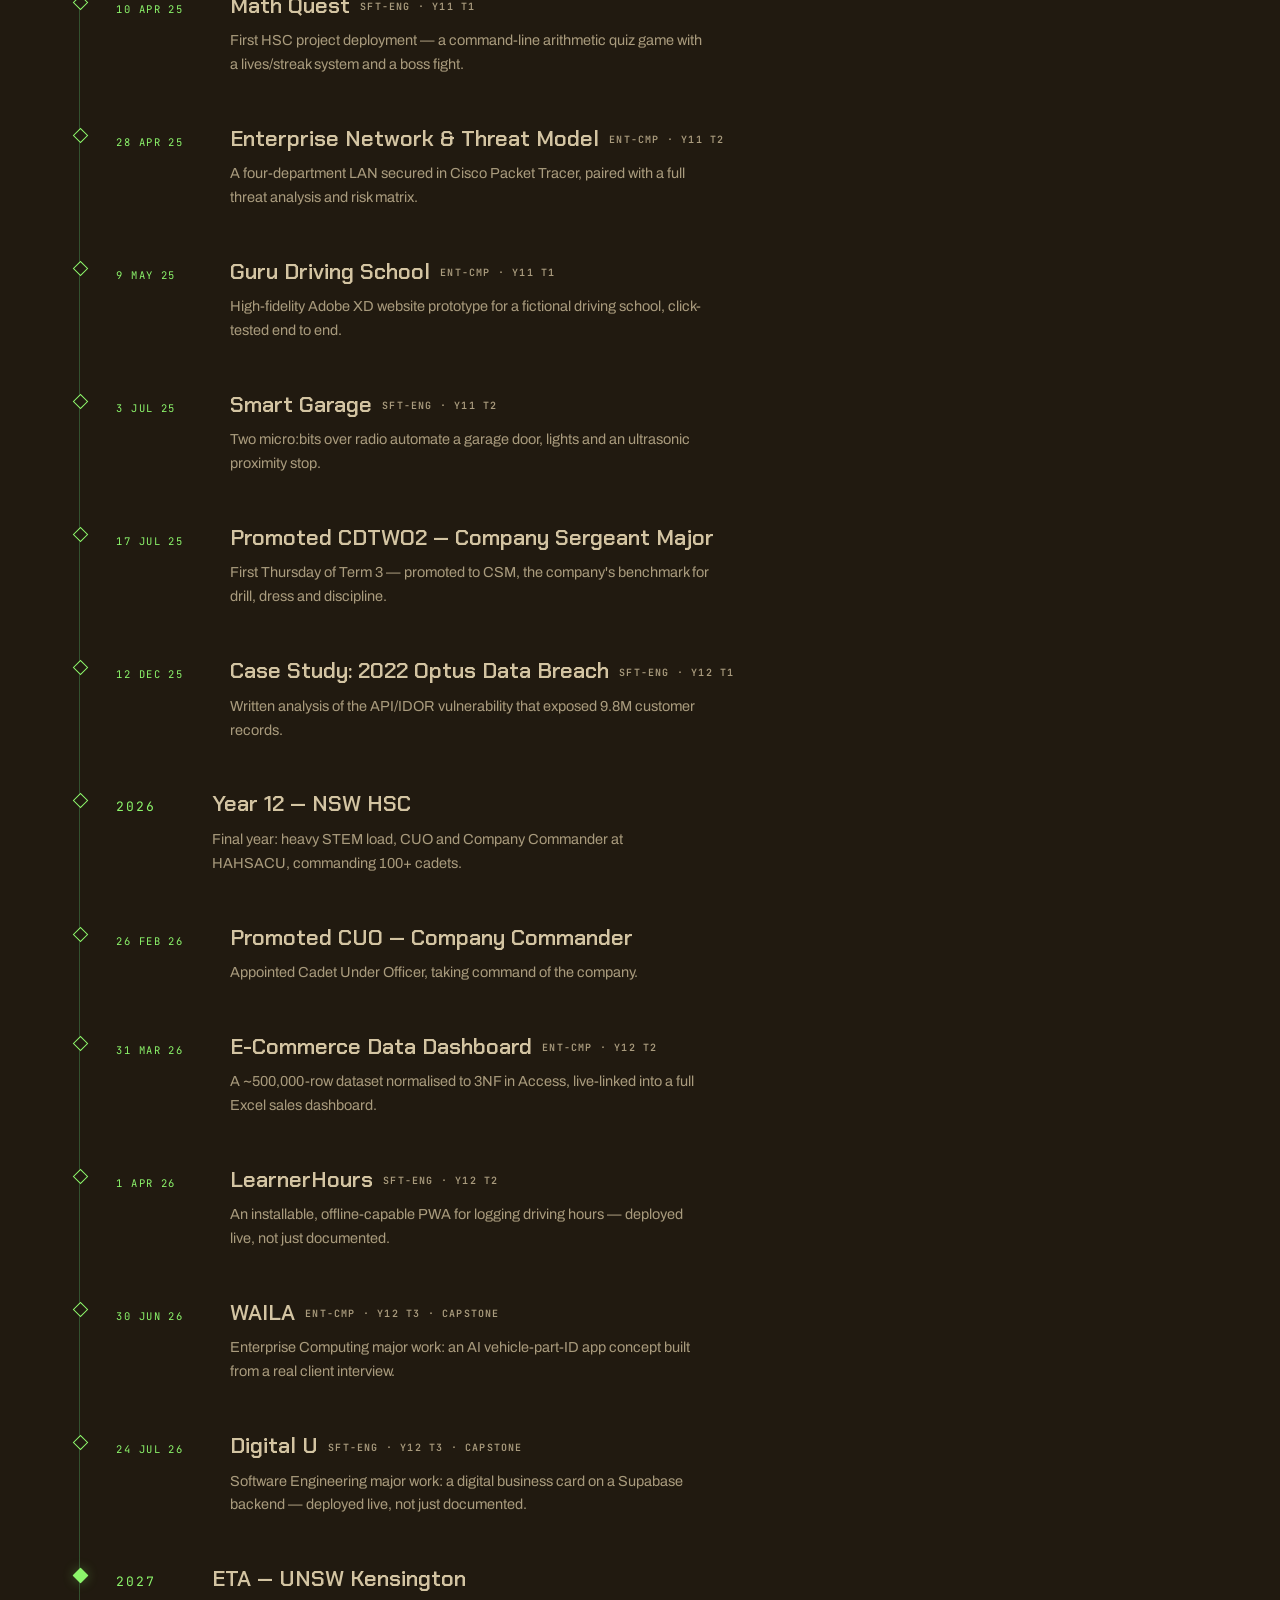
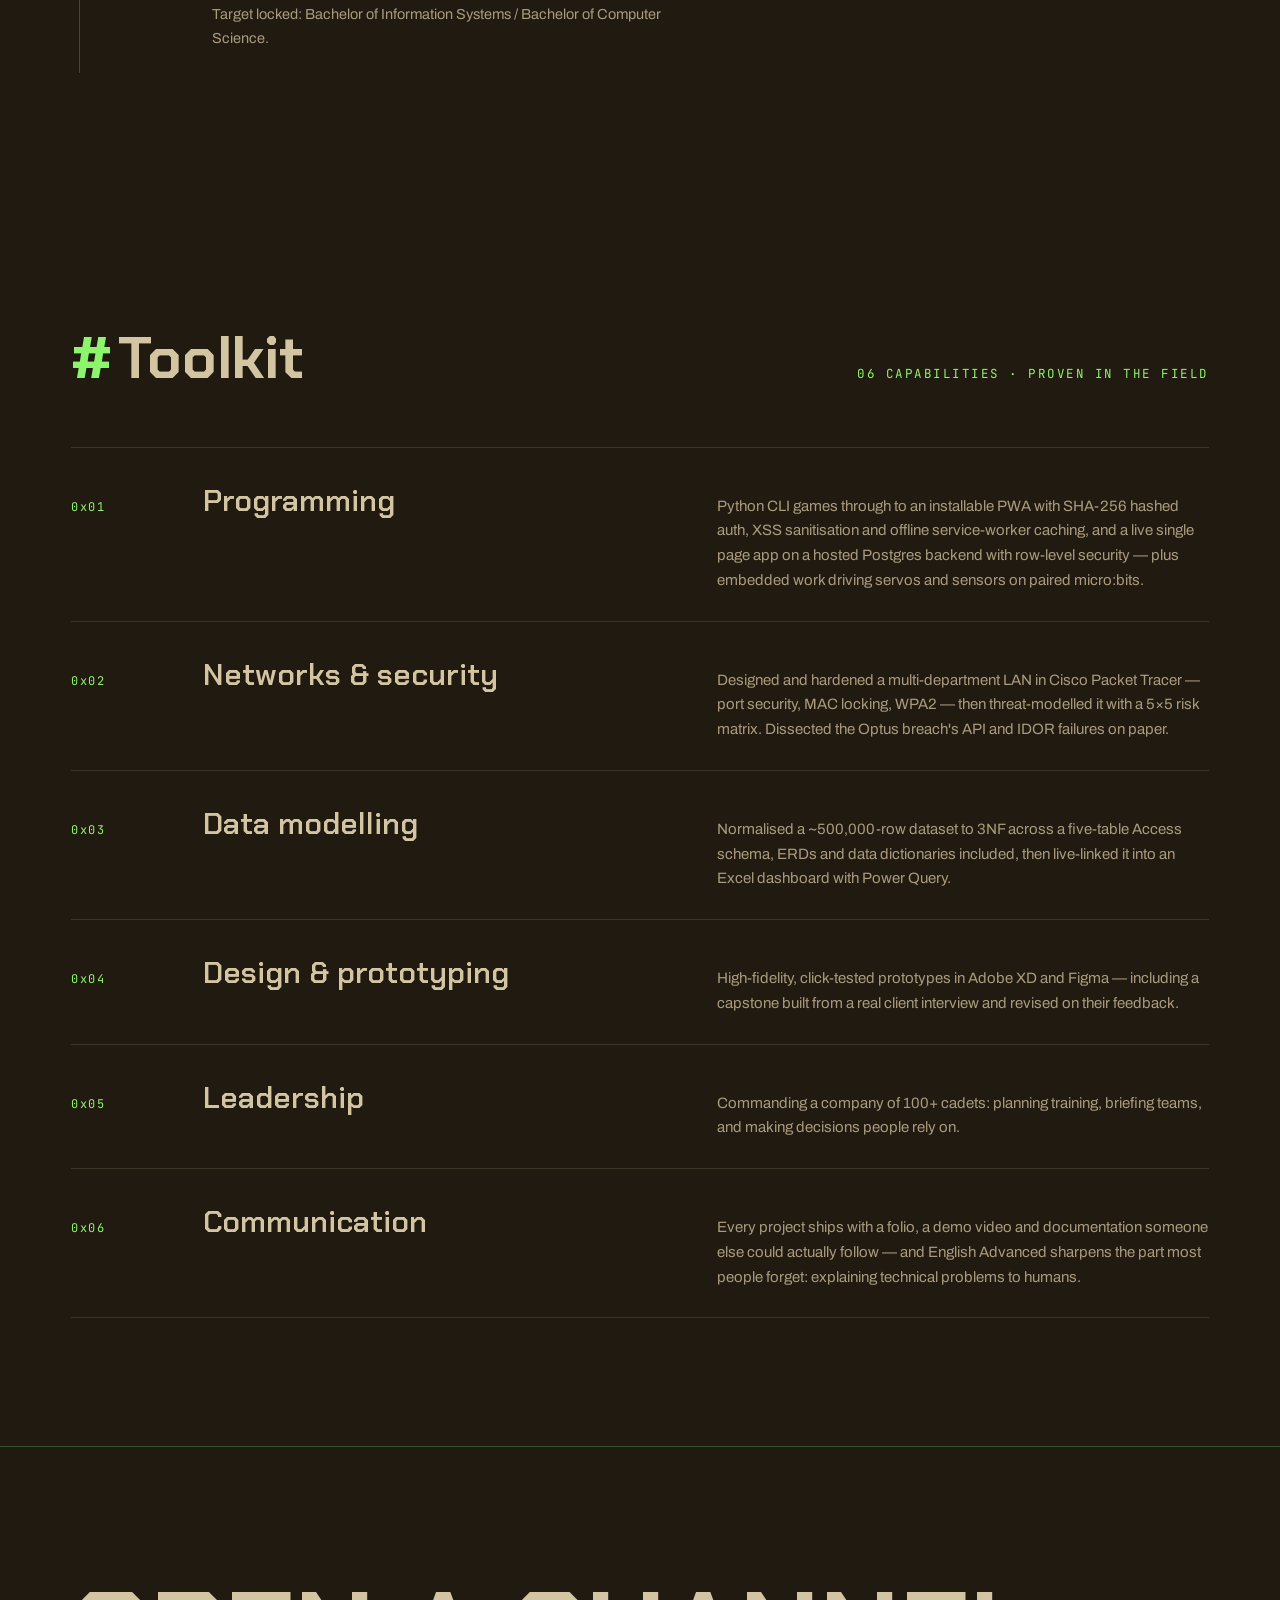
==== commit 7ff2e40b: "Fix the terminal crash, stale counts and contact form edge cases Typing `constructor`, `__proto__` o" ====
--- a/index.html
+++ b/index.html
@@ -773,6 +773,10 @@
   .rank-badge .chevrons svg{opacity:1;transform:none}
   html{scroll-behavior:auto}
 }
+
+/* keyboard users jump past the nav — offscreen until it takes focus */
+.skip{position:fixed;left:12px;top:-80px;z-index:10000;padding:10px 14px;background:var(--bark);color:var(--phos);border:1px solid var(--phos);font-family:var(--mono);font-size:12px;letter-spacing:.14em;text-transform:uppercase;text-decoration:none}
+.skip:focus{top:12px}
 </style>
 <script>
   window.va = window.va || function () { (window.vaq = window.vaq || []).push(arguments); };
@@ -780,6 +784,8 @@
 <script defer src="/_vercel/insights/script.js"></script>
 </head>
 <body>
+
+<a class="skip" href="#content">skip to content</a>
 
 <canvas id="matrixRain" aria-hidden="true"></canvas>
 
@@ -807,6 +813,8 @@
     </div>
   </div>
 </header>
+
+<main id="content">
 
 <!-- ================= HERO ================= -->
 <section class="hero" id="top">
@@ -1449,6 +1457,8 @@
   </div>
 </section>
 
+</main>
+
 <!-- ================= FOOTER ================= -->
 <footer id="contact">
   <div class="wrap">
@@ -1473,8 +1483,8 @@
         <textarea id="cfMessage" name="message" maxlength="5000" placeholder="transmit" required></textarea>
       </div>
       <div class="cf-trap" aria-hidden="true">
-        <label for="cfCompany">Company</label>
-        <input type="text" id="cfCompany" name="company" tabindex="-1" autocomplete="off">
+        <label for="cfRef">Leave this field empty</label>
+        <input type="text" id="cfRef" name="ref_code" tabindex="-1" autocomplete="off">
       </div>
       <button type="submit" class="cf-send" id="cfSend">Transmit</button>
       <p class="cf-status" id="cfStatus" role="status" aria-live="polite"></p>
@@ -1663,7 +1673,7 @@
   ['Host: HAHSACU — Australian Army Cadets', ''],
   ['Kernel: CUO 6.2026 (Company Commander)', ''],
   ['Uptime: 6 yrs (2021 → present)', ''],
-  ['Packages: 6 (HSC modules), 8 (projects), 2 (majorworks)', ''],
+  ['Packages: 6 (HSC modules), 7 (projects), 2 (majorworks)', ''],
   ['Shell: pak-hok-pai — white crane (2020~)', ''],
   ['CPU: Cybersecurity Mgmt + Security Eng (dual major)', ''],
   ['Target: UNSW BIS/BCompSc — ETA 2027', ''],
@@ -1683,6 +1693,9 @@
   toolkit: 'toolkit',
   contact: 'contact',
 };
+/* null prototypes: a typed `constructor` or `__proto__` is then just an unknown
+   command, not an inherited Object member that crashes the shell mid-line */
+[SHELL, STAGES, SECTIONS].forEach(t => Object.setPrototypeOf(t, null));
 const PROJECTS = [
   { title: 'Math Quest', tag: 'CLI arithmetic quiz (Python)', desc: 'Command-line arithmetic quiz game — a lives/streak system, a boss fight with harder expressions, a one-time calculator power-up earned by a 5-streak, and scores persisted to a stats file between runs.' },
   { title: 'Enterprise Network & Threat Model', tag: 'Packet Tracer', desc: 'A four-department LAN built and secured in Cisco Packet Tracer — WPA2, port security, MAC locking — paired with a full threat analysis, 5x5 risk matrix and mitigation plan.' },
